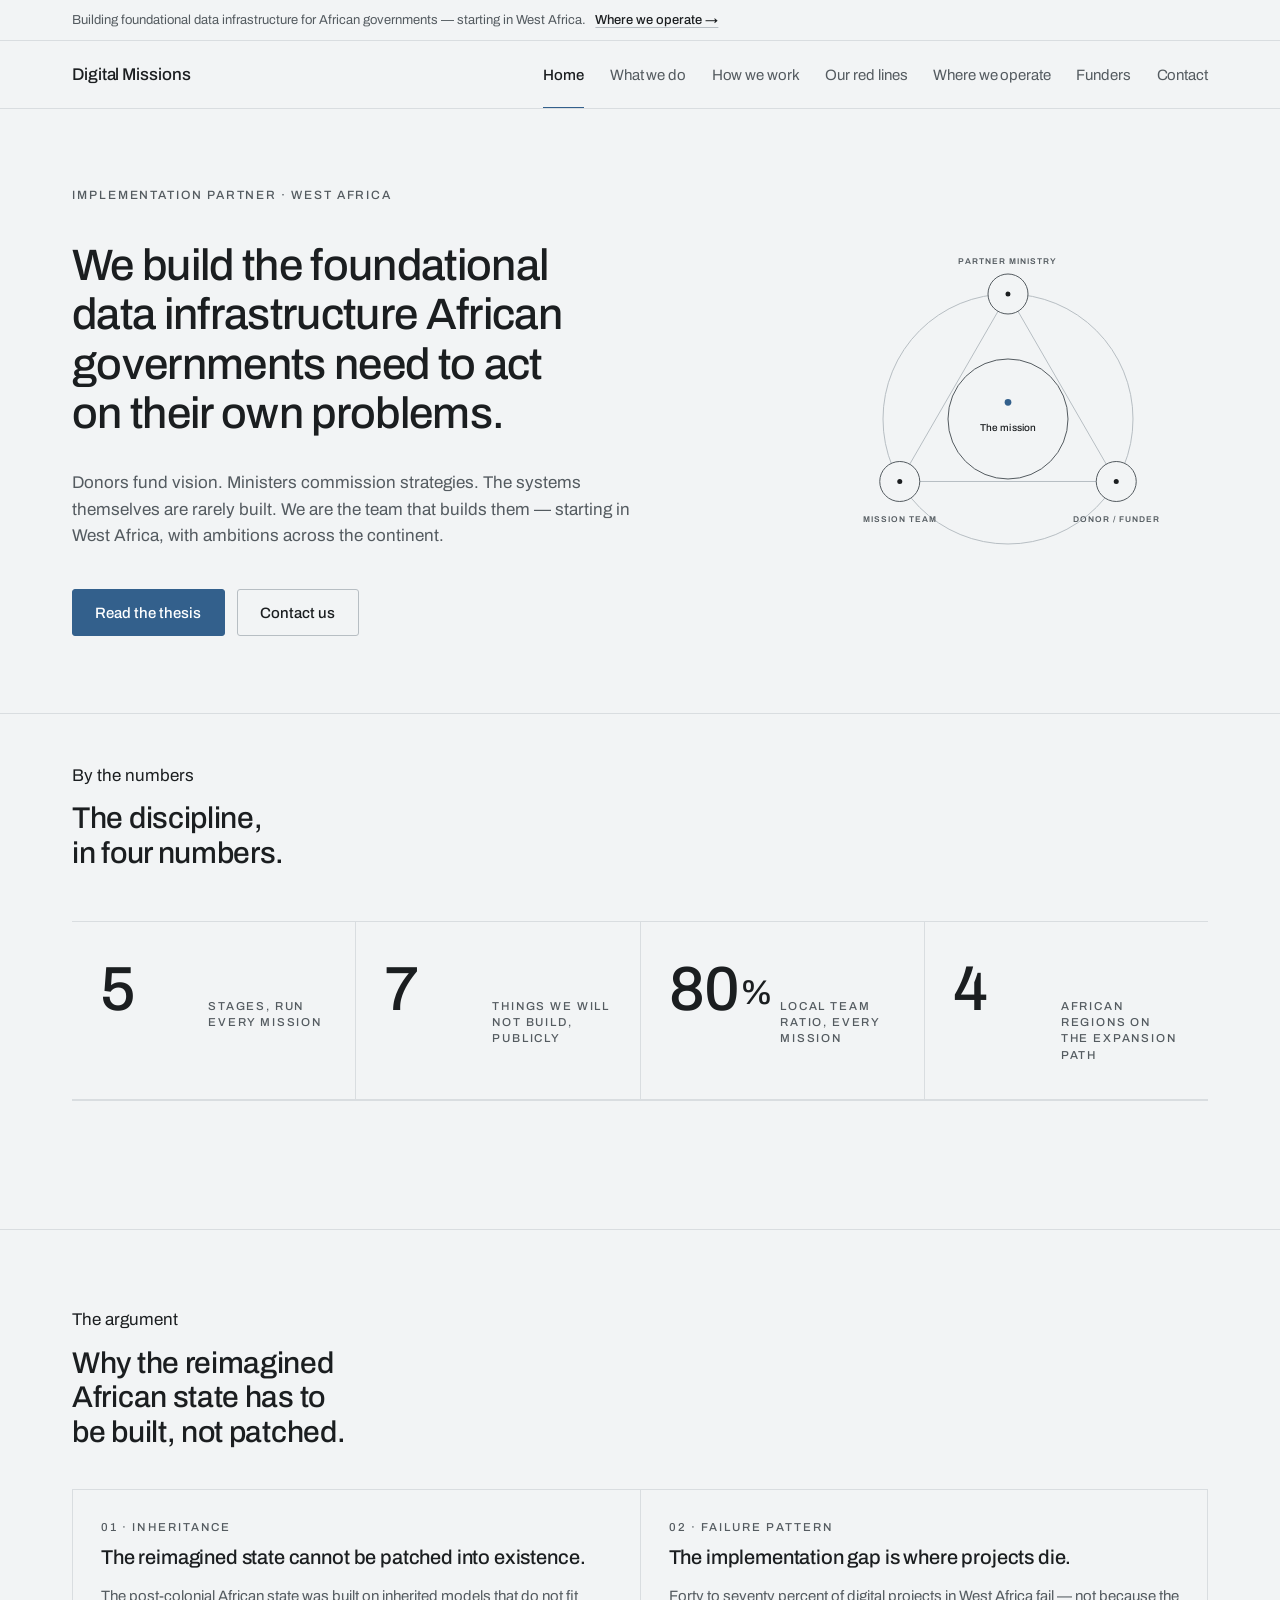
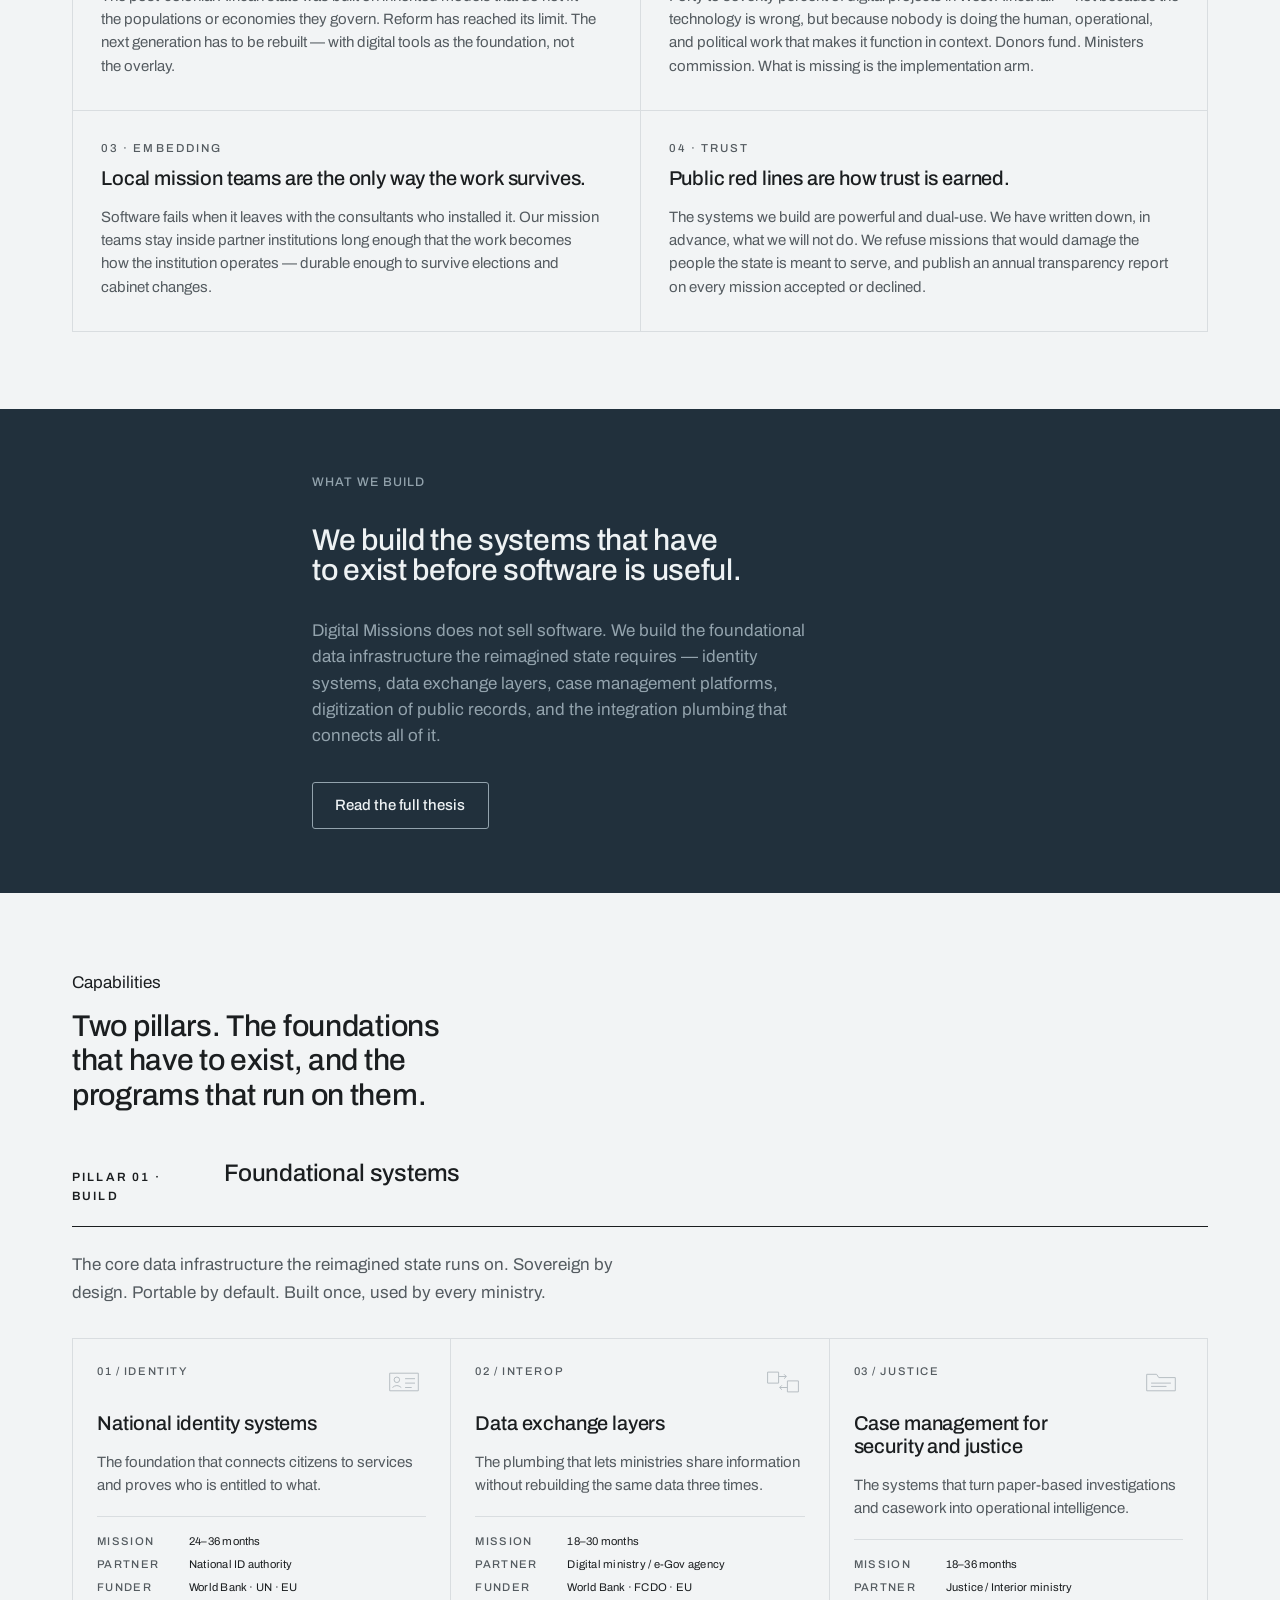
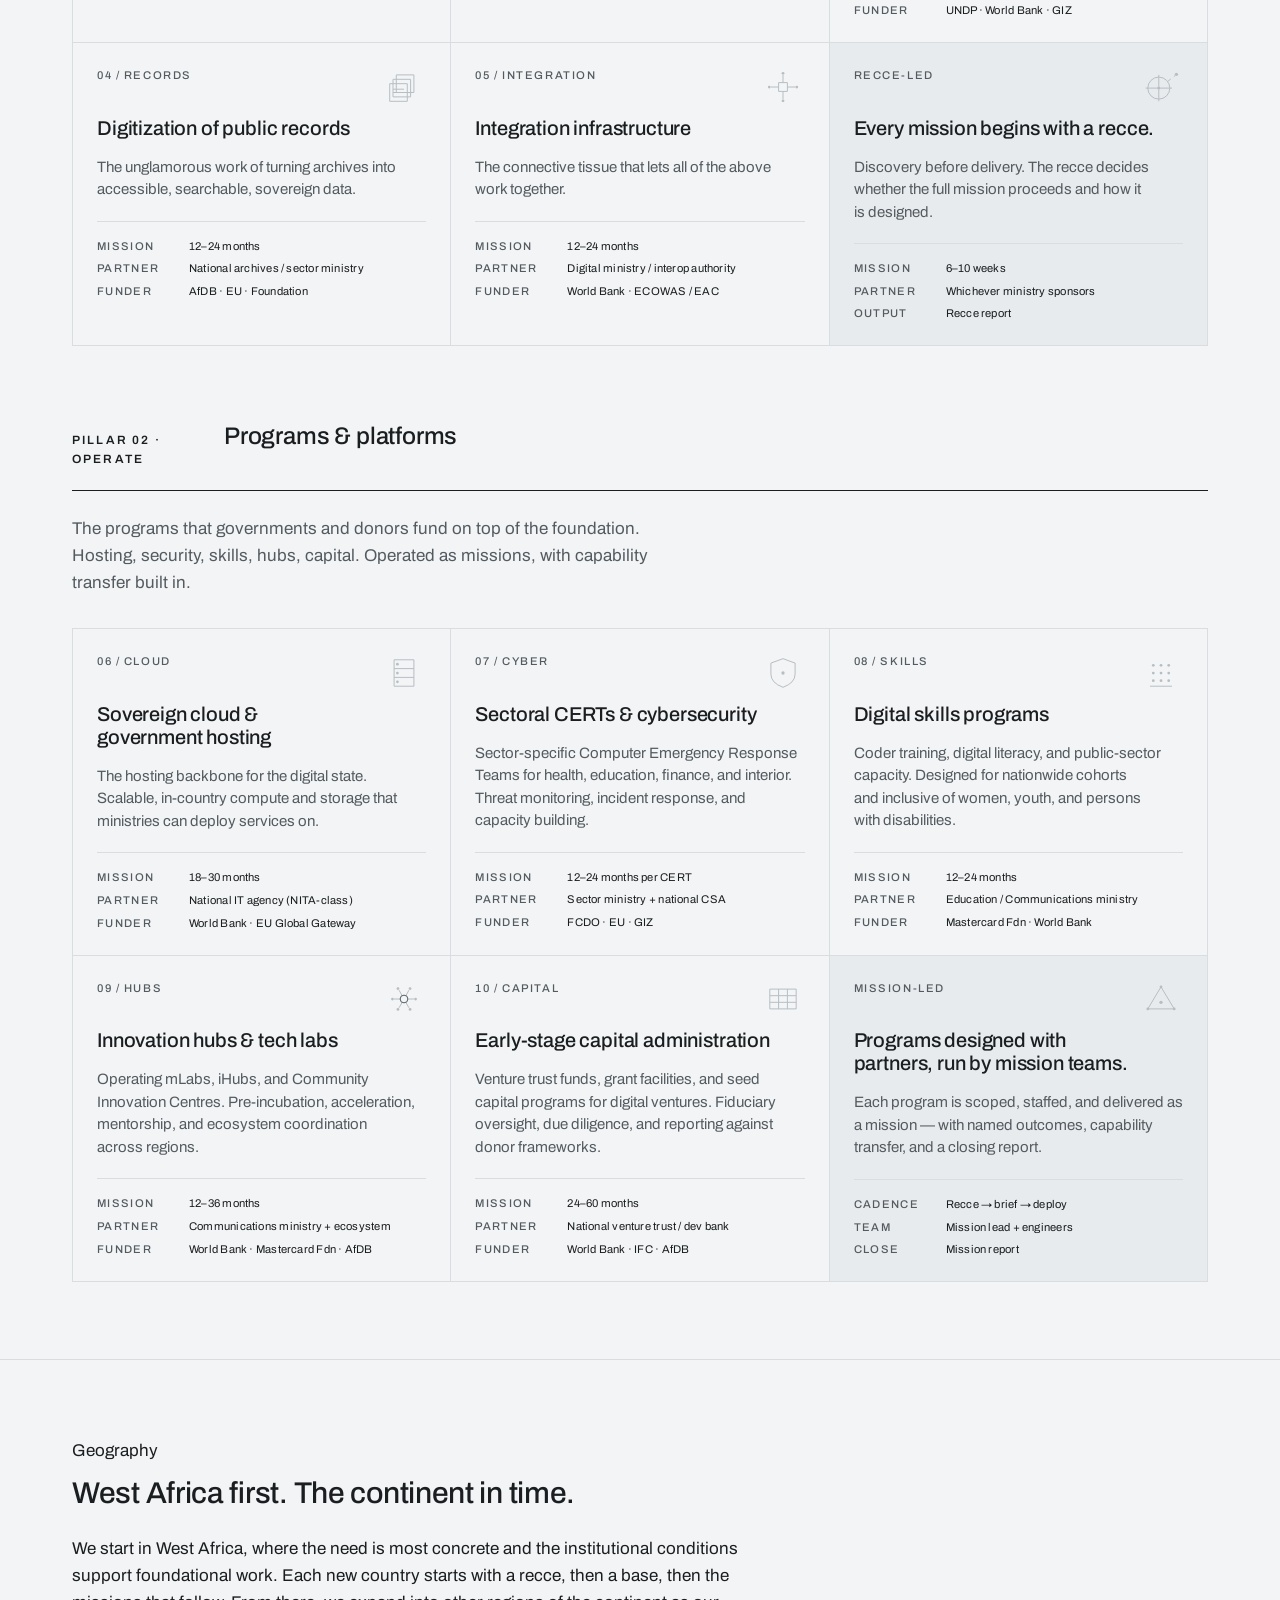
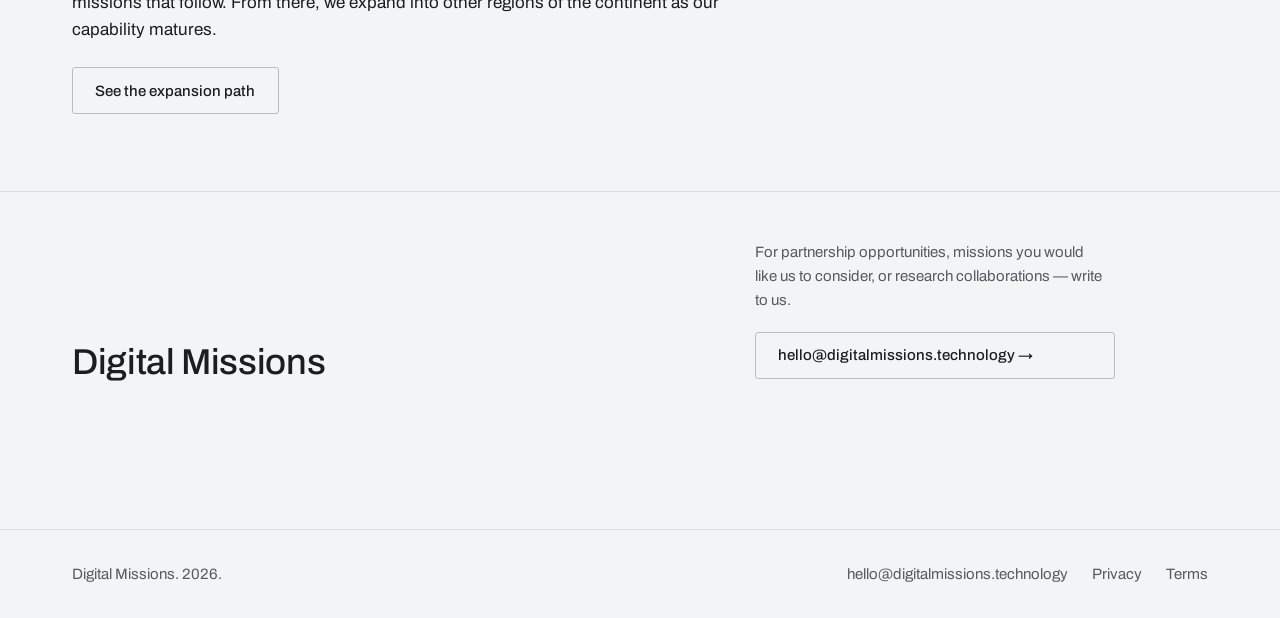
==== index.html @ 61e6947c "Calm blue system: cool field, slate-navy panels, steel-blue accent 'Introduce some calm blue' execut" ====
<!doctype html>
<html lang="en">
<head>
  <meta charset="utf-8">
  <meta name="viewport" content="width=device-width, initial-scale=1">
  <meta name="theme-color" content="#F2F4F5">
  <title>Digital Missions &mdash; Building the foundations of the reimagined African state</title>
  <meta name="description" content="Digital Missions is the implementation partner that builds the foundational data infrastructure African governments need to act on their own problems. We start in West Africa, with ambitions across the continent.">
  <link rel="canonical" href="https://digitalmissions.technology/">
  <link rel="icon" type="image/svg+xml" href="assets/favicon.svg">
  <meta property="og:title" content="Digital Missions">
  <meta property="og:description" content="The implementation partner building the foundational data infrastructure for the reimagined African state, starting in West Africa with ambitions across the continent.">
  <meta property="og:type" content="website">
  <meta property="og:url" content="https://digitalmissions.technology/">
  <meta name="twitter:card" content="summary">
  <link rel="preconnect" href="https://fonts.googleapis.com">
  <link rel="preconnect" href="https://fonts.gstatic.com" crossorigin>
  <link rel="stylesheet" href="assets/styles.css?v=20260628.4">
</head>
<body>

<a class="skip-link" href="#main">Skip to content</a>

<div class="announcement-bar">
  <div class="container">
    Building foundational data infrastructure for African governments &mdash; starting in West Africa.
    <a href="where-we-operate.html">Where we operate &rarr;</a>
  </div>
</div>

<header class="site-header">
  <div class="container header-inner">
    <a class="brand" href="index.html" aria-label="Digital Missions">Digital Missions</a>

    <nav class="primary-nav" aria-label="Primary">
      <ul>
        <li><a href="index.html" aria-current="page">Home</a></li>
        <li><a href="what-we-do.html">What we do</a></li>
        <li><a href="how-we-work.html">How we work</a></li>
        <li><a href="our-red-lines.html">Our red lines</a></li>
        <li><a href="where-we-operate.html">Where we operate</a></li>
        <li><a href="funders.html">Funders</a></li>
        <li><a href="contact.html">Contact</a></li>
      </ul>
    </nav>

    <details class="mobile-nav" aria-label="Primary navigation">
      <summary><span>Toggle navigation</span></summary>
      <div class="mobile-nav-panel">
        <ul>
          <li><a href="index.html" aria-current="page">Home</a></li>
          <li><a href="what-we-do.html">What we do</a></li>
          <li><a href="how-we-work.html">How we work</a></li>
          <li><a href="our-red-lines.html">Our red lines</a></li>
          <li><a href="where-we-operate.html">Where we operate</a></li>
        <li><a href="funders.html">Funders</a></li>
          <li><a href="contact.html">Contact</a></li>
        </ul>
      </div>
    </details>
  </div>
</header>

<main id="main">

  <!-- Hero -->
  <section class="hero-soft">
    <div class="container">
      <span class="hero-tag">Implementation partner &middot; West Africa</span>
      <h1>We build the foundational data infrastructure African governments need to act on their own problems.</h1>
      <p class="hero-summary">Donors fund vision. Ministers commission strategies. The systems themselves are rarely built. We are the team that builds them &mdash; starting in West Africa, with ambitions across the continent.</p>
      <div class="hero-actions">
        <a class="btn btn--filled" href="what-we-do.html">Read the thesis</a>
        <a class="btn" href="contact.html">Contact us</a>
      </div>

      <svg class="plate hero-plate" fill="none" stroke="currentColor" viewBox="0 0 480 400" xmlns="http://www.w3.org/2000/svg" role="img" aria-label="Schematic of the mission system: a mission connects the partner ministry, the mission team, and the donor or funder.">
        <title>The mission system</title>
        <!-- Outer system boundary -->
        <circle class="plate-line" cx="240" cy="210" r="150"/>
        <!-- Relationship triangle -->
        <path class="plate-line" d="M240,60 L110.1,285 L369.9,285 Z"/>
        <!-- The mission, at the centre -->
        <circle class="plate-node" cx="240" cy="210" r="72"/>
        <circle class="plate-dot--accent" fill="currentColor" stroke="none" cx="240" cy="190" r="4"/>
        <text class="plate-text plate-text--center" fill="currentColor" stroke="none" x="240" y="224">The mission</text>
        <!-- Three parties -->
        <circle class="plate-node" cx="240" cy="60" r="24"/>
        <circle class="plate-dot" fill="currentColor" stroke="none" cx="240" cy="60" r="3"/>
        <text class="plate-text" fill="currentColor" stroke="none" x="240" y="24">Partner ministry</text>
        <circle class="plate-node" cx="110.1" cy="285" r="24"/>
        <circle class="plate-dot" fill="currentColor" stroke="none" cx="110.1" cy="285" r="3"/>
        <text class="plate-text" fill="currentColor" stroke="none" x="110" y="334">Mission team</text>
        <circle class="plate-node" cx="369.9" cy="285" r="24"/>
        <circle class="plate-dot" fill="currentColor" stroke="none" cx="369.9" cy="285" r="3"/>
        <text class="plate-text" fill="currentColor" stroke="none" x="370" y="334">Donor / funder</text>
      </svg>
    </div>
  </section>

  <!-- By the numbers -->
  <section class="section" style="padding-top: clamp(2rem, 4vw, 3rem);">
    <div class="container">
      <header style="margin-bottom: 1.5rem; max-width: 720px;">
        <span class="hero-tag" style="display: block; margin-bottom: 0.75rem;">By the numbers</span>
        <h2 style="max-width: 24ch;">The discipline, in four numbers.</h2>
      </header>

      <div class="stats-block" aria-label="Digital Missions in four numbers">
        <article class="stat">
          <span class="stat__num">5</span>
          <span class="stat__label">Stages, run every mission</span>
        </article>
        <article class="stat">
          <span class="stat__num">7</span>
          <span class="stat__label">Things we will not build, publicly</span>
        </article>
        <article class="stat">
          <span class="stat__num">80<span style="font-size: 0.55em; vertical-align: 0.18em;">%</span></span>
          <span class="stat__label">Local team ratio, every mission</span>
        </article>
        <article class="stat">
          <span class="stat__num">4</span>
          <span class="stat__label">African regions on the expansion path</span>
        </article>
      </div>
    </div>
  </section>

  <!-- The argument -->
  <section class="section">
    <div class="container">
      <header style="margin-bottom: 2.5rem; max-width: 720px;">
        <span class="hero-tag" style="display: block; margin-bottom: 0.75rem;">The argument</span>
        <h2 style="max-width: 22ch;">Why the reimagined African state has to be built, not patched.</h2>
      </header>

      <div class="argument-cards">
        <article class="argument-card">
          <span class="argument-card__index">01 &middot; Inheritance</span>
          <a class="argument-card__title" href="what-we-do.html">The reimagined state cannot be patched into existence.</a>
          <p class="argument-card__body">The post-colonial African state was built on inherited models that do not fit the populations or economies they govern. Reform has reached its limit. The next generation has to be rebuilt &mdash; with digital tools as the foundation, not the overlay.</p>
        </article>

        <article class="argument-card">
          <span class="argument-card__index">02 &middot; Failure pattern</span>
          <a class="argument-card__title" href="what-we-do.html">The implementation gap is where projects die.</a>
          <p class="argument-card__body">Forty to seventy percent of digital projects in West Africa fail &mdash; not because the technology is wrong, but because nobody is doing the human, operational, and political work that makes it function in context. Donors fund. Ministers commission. What is missing is the implementation arm.</p>
        </article>

        <article class="argument-card">
          <span class="argument-card__index">03 &middot; Embedding</span>
          <a class="argument-card__title" href="how-we-work.html">Local mission teams are the only way the work survives.</a>
          <p class="argument-card__body">Software fails when it leaves with the consultants who installed it. Our mission teams stay inside partner institutions long enough that the work becomes how the institution operates &mdash; durable enough to survive elections and cabinet changes.</p>
        </article>

        <article class="argument-card">
          <span class="argument-card__index">04 &middot; Trust</span>
          <a class="argument-card__title" href="our-red-lines.html">Public red lines are how trust is earned.</a>
          <p class="argument-card__body">The systems we build are powerful and dual-use. We have written down, in advance, what we will not do. We refuse missions that would damage the people the state is meant to serve, and publish an annual transparency report on every mission accepted or declined.</p>
        </article>
      </div>
    </div>
  </section>

  <!-- Dark feature block — the thesis statement -->
  <section class="dark-block">
    <div class="container">
      <span class="hero-tag eyebrow">What we build</span>
      <h2>We build the systems that have to exist before software is useful.</h2>
      <p>Digital Missions does not sell software. We build the foundational data infrastructure the reimagined state requires &mdash; identity systems, data exchange layers, case management platforms, digitization of public records, and the integration plumbing that connects all of it.</p>
      <div>
        <a class="btn btn--inverse" href="what-we-do.html">Read the full thesis</a>
      </div>
    </div>
  </section>

  <!-- What we build — two pillars, card grids -->
  <section class="section">
    <div class="container">
      <header style="margin-bottom: 3rem;">
        <span class="hero-tag" style="display: block; margin-bottom: 0.75rem;">Capabilities</span>
        <h2 style="max-width: 26ch;">Two pillars. The foundations that have to exist, and the programs that run on them.</h2>
      </header>

      <div class="pillar">
        <header class="pillar-header">
          <span class="pillar-label">Pillar 01 &middot; Build</span>
          <h3 class="pillar-title">Foundational systems</h3>
        </header>
        <p class="pillar-intro">The core data infrastructure the reimagined state runs on. Sovereign by design. Portable by default. Built once, used by every ministry.</p>

        <div class="card-grid">
          <div class="card">
            <div class="glyph-head">
              <span class="card__index">01 / Identity</span>
              <svg class="plate glyph-sm" fill="none" stroke="currentColor" viewBox="0 0 80 80" xmlns="http://www.w3.org/2000/svg" aria-hidden="true">
              <path class="plate-line" vector-effect="non-scaling-stroke" d="M14,24 L66,24 L66,56 L14,56 Z"/>
              <circle class="plate-line" vector-effect="non-scaling-stroke" cx="27" cy="36" r="5"/>
              <path class="plate-line" vector-effect="non-scaling-stroke" d="M19,50 Q27,43 35,50"/>
              <line class="plate-line" vector-effect="non-scaling-stroke" x1="42" y1="34" x2="60" y2="34"/>
              <line class="plate-line" vector-effect="non-scaling-stroke" x1="42" y1="42" x2="60" y2="42"/>
              <line class="plate-line" vector-effect="non-scaling-stroke" x1="42" y1="50" x2="54" y2="50"/>
            </svg>
            </div>
            <h3 class="card__title">National identity systems</h3>
            <p class="card__body">The foundation that connects citizens to services and proves who is entitled to what.</p>
            <dl class="card__meta">
              <div class="card__meta-row"><dt class="card__meta-key">Mission</dt><dd class="card__meta-val">24&ndash;36 months</dd></div>
              <div class="card__meta-row"><dt class="card__meta-key">Partner</dt><dd class="card__meta-val">National ID authority</dd></div>
              <div class="card__meta-row"><dt class="card__meta-key">Funder</dt><dd class="card__meta-val">World Bank &middot; UN &middot; EU</dd></div>
            </dl>
          </div>
          <div class="card">
            <div class="glyph-head">
              <span class="card__index">02 / Interop</span>
              <svg class="plate glyph-sm" fill="none" stroke="currentColor" viewBox="0 0 80 80" xmlns="http://www.w3.org/2000/svg" aria-hidden="true">
              <path class="plate-line" vector-effect="non-scaling-stroke" d="M12,22 L32,22 L32,42 L12,42 Z"/>
              <path class="plate-line" vector-effect="non-scaling-stroke" d="M48,38 L68,38 L68,58 L48,58 Z"/>
              <path class="plate-line" vector-effect="non-scaling-stroke" d="M32,30 L46,30 M42,26 L46,30 L42,34"/>
              <path class="plate-line" vector-effect="non-scaling-stroke" d="M48,50 L34,50 M38,46 L34,50 L38,54"/>
            </svg>
            </div>
            <h3 class="card__title">Data exchange layers</h3>
            <p class="card__body">The plumbing that lets ministries share information without rebuilding the same data three times.</p>
            <dl class="card__meta">
              <div class="card__meta-row"><dt class="card__meta-key">Mission</dt><dd class="card__meta-val">18&ndash;30 months</dd></div>
              <div class="card__meta-row"><dt class="card__meta-key">Partner</dt><dd class="card__meta-val">Digital ministry / e-Gov agency</dd></div>
              <div class="card__meta-row"><dt class="card__meta-key">Funder</dt><dd class="card__meta-val">World Bank &middot; FCDO &middot; EU</dd></div>
            </dl>
          </div>
          <div class="card">
            <div class="glyph-head">
              <span class="card__index">03 / Justice</span>
              <svg class="plate glyph-sm" fill="none" stroke="currentColor" viewBox="0 0 80 80" xmlns="http://www.w3.org/2000/svg" aria-hidden="true">
              <path class="plate-line" vector-effect="non-scaling-stroke" d="M14,26 L32,26 L36,32 L66,32 L66,56 L14,56 Z"/>
              <line class="plate-line" vector-effect="non-scaling-stroke" x1="22" y1="42" x2="58" y2="42"/>
              <line class="plate-line" vector-effect="non-scaling-stroke" x1="22" y1="48" x2="50" y2="48"/>
            </svg>
            </div>
            <h3 class="card__title">Case management for security and justice</h3>
            <p class="card__body">The systems that turn paper-based investigations and casework into operational intelligence.</p>
            <dl class="card__meta">
              <div class="card__meta-row"><dt class="card__meta-key">Mission</dt><dd class="card__meta-val">18&ndash;36 months</dd></div>
              <div class="card__meta-row"><dt class="card__meta-key">Partner</dt><dd class="card__meta-val">Justice / Interior ministry</dd></div>
              <div class="card__meta-row"><dt class="card__meta-key">Funder</dt><dd class="card__meta-val">UNDP &middot; World Bank &middot; GIZ</dd></div>
            </dl>
          </div>
          <div class="card">
            <div class="glyph-head">
              <span class="card__index">04 / Records</span>
              <svg class="plate glyph-sm" fill="none" stroke="currentColor" viewBox="0 0 80 80" xmlns="http://www.w3.org/2000/svg" aria-hidden="true">
              <path class="plate-line" vector-effect="non-scaling-stroke" d="M26,18 L58,18 L58,50 L26,50 Z"/>
              <path class="plate-line" vector-effect="non-scaling-stroke" d="M20,26 L52,26 L52,58 L20,58 Z"/>
              <path class="plate-line" vector-effect="non-scaling-stroke" d="M14,34 L46,34 L46,66 L14,66 Z"/>
              <line class="plate-line" vector-effect="non-scaling-stroke" x1="20" y1="44" x2="40" y2="44"/>
              <line class="plate-line" vector-effect="non-scaling-stroke" x1="20" y1="50" x2="34" y2="50"/>
            </svg>
            </div>
            <h3 class="card__title">Digitization of public records</h3>
            <p class="card__body">The unglamorous work of turning archives into accessible, searchable, sovereign data.</p>
            <dl class="card__meta">
              <div class="card__meta-row"><dt class="card__meta-key">Mission</dt><dd class="card__meta-val">12&ndash;24 months</dd></div>
              <div class="card__meta-row"><dt class="card__meta-key">Partner</dt><dd class="card__meta-val">National archives / sector ministry</dd></div>
              <div class="card__meta-row"><dt class="card__meta-key">Funder</dt><dd class="card__meta-val">AfDB &middot; EU &middot; Foundation</dd></div>
            </dl>
          </div>
          <div class="card">
            <div class="glyph-head">
              <span class="card__index">05 / Integration</span>
              <svg class="plate glyph-sm" fill="none" stroke="currentColor" viewBox="0 0 80 80" xmlns="http://www.w3.org/2000/svg" aria-hidden="true">
              <path class="plate-line" vector-effect="non-scaling-stroke" d="M32,32 L48,32 L48,48 L32,48 Z"/>
              <line class="plate-line" vector-effect="non-scaling-stroke" x1="40" y1="32" x2="40" y2="18"/>
              <line class="plate-line" vector-effect="non-scaling-stroke" x1="40" y1="48" x2="40" y2="62"/>
              <line class="plate-line" vector-effect="non-scaling-stroke" x1="32" y1="40" x2="18" y2="40"/>
              <line class="plate-line" vector-effect="non-scaling-stroke" x1="48" y1="40" x2="62" y2="40"/>
              <circle cx="40" cy="15" r="2.5" fill="currentColor" stroke="none"/>
              <circle cx="40" cy="65" r="2.5" fill="currentColor" stroke="none"/>
              <circle cx="15" cy="40" r="2.5" fill="currentColor" stroke="none"/>
              <circle cx="65" cy="40" r="2.5" fill="currentColor" stroke="none"/>
            </svg>
            </div>
            <h3 class="card__title">Integration infrastructure</h3>
            <p class="card__body">The connective tissue that lets all of the above work together.</p>
            <dl class="card__meta">
              <div class="card__meta-row"><dt class="card__meta-key">Mission</dt><dd class="card__meta-val">12&ndash;24 months</dd></div>
              <div class="card__meta-row"><dt class="card__meta-key">Partner</dt><dd class="card__meta-val">Digital ministry / interop authority</dd></div>
              <div class="card__meta-row"><dt class="card__meta-key">Funder</dt><dd class="card__meta-val">World Bank &middot; ECOWAS / EAC</dd></div>
            </dl>
          </div>
          <div class="card" style="background: var(--color-hero-bg);">
            <div class="glyph-head">
              <span class="card__index">Recce-led</span>
              <svg class="plate glyph-sm" fill="none" stroke="currentColor" viewBox="0 0 80 80" xmlns="http://www.w3.org/2000/svg" aria-hidden="true">
              <circle class="plate-line" vector-effect="non-scaling-stroke" cx="36" cy="42" r="20"/>
              <line class="plate-line" vector-effect="non-scaling-stroke" x1="12" y1="42" x2="60" y2="42"/>
              <line class="plate-line" vector-effect="non-scaling-stroke" x1="36" y1="18" x2="36" y2="66"/>
              <circle cx="36" cy="42" r="2.5" fill="currentColor" stroke="none"/>
              <line class="plate-line" vector-effect="non-scaling-stroke" x1="52" y1="30" x2="66" y2="19" stroke-dasharray="4 4"/>
              <circle cx="68" cy="17" r="3" fill="currentColor" stroke="none"/>
            </svg>
            </div>
            <h3 class="card__title">Every mission begins with a recce.</h3>
            <p class="card__body">Discovery before delivery. The recce decides whether the full mission proceeds and how it is designed.</p>
            <dl class="card__meta">
              <div class="card__meta-row"><dt class="card__meta-key">Mission</dt><dd class="card__meta-val">6&ndash;10 weeks</dd></div>
              <div class="card__meta-row"><dt class="card__meta-key">Partner</dt><dd class="card__meta-val">Whichever ministry sponsors</dd></div>
              <div class="card__meta-row"><dt class="card__meta-key">Output</dt><dd class="card__meta-val">Recce report</dd></div>
            </dl>
          </div>
        </div>
      </div>

      <div class="pillar">
        <header class="pillar-header">
          <span class="pillar-label">Pillar 02 &middot; Operate</span>
          <h3 class="pillar-title">Programs &amp; platforms</h3>
        </header>
        <p class="pillar-intro">The programs that governments and donors fund on top of the foundation. Hosting, security, skills, hubs, capital. Operated as missions, with capability transfer built in.</p>

        <div class="card-grid">
          <div class="card">
            <div class="glyph-head">
              <span class="card__index">06 / Cloud</span>
              <svg class="plate glyph-sm" fill="none" stroke="currentColor" viewBox="0 0 80 80" xmlns="http://www.w3.org/2000/svg" aria-hidden="true">
              <path class="plate-line" vector-effect="non-scaling-stroke" d="M22,16 L58,16 L58,64 L22,64 Z"/>
              <line class="plate-line" vector-effect="non-scaling-stroke" x1="22" y1="32" x2="58" y2="32"/>
              <line class="plate-line" vector-effect="non-scaling-stroke" x1="22" y1="48" x2="58" y2="48"/>
              <circle cx="28" cy="24" r="2.5" fill="currentColor" stroke="none"/>
              <circle cx="28" cy="40" r="2.5" fill="currentColor" stroke="none"/>
              <circle cx="28" cy="56" r="2.5" fill="currentColor" stroke="none"/>
            </svg>
            </div>
            <h3 class="card__title">Sovereign cloud &amp; government hosting</h3>
            <p class="card__body">The hosting backbone for the digital state. Scalable, in-country compute and storage that ministries can deploy services on.</p>
            <dl class="card__meta">
              <div class="card__meta-row"><dt class="card__meta-key">Mission</dt><dd class="card__meta-val">18&ndash;30 months</dd></div>
              <div class="card__meta-row"><dt class="card__meta-key">Partner</dt><dd class="card__meta-val">National IT agency (NITA-class)</dd></div>
              <div class="card__meta-row"><dt class="card__meta-key">Funder</dt><dd class="card__meta-val">World Bank &middot; EU Global Gateway</dd></div>
            </dl>
          </div>
          <div class="card">
            <div class="glyph-head">
              <span class="card__index">07 / Cyber</span>
              <svg class="plate glyph-sm" fill="none" stroke="currentColor" viewBox="0 0 80 80" xmlns="http://www.w3.org/2000/svg" aria-hidden="true">
              <path class="plate-line" vector-effect="non-scaling-stroke" d="M40,14 L62,22 L62,42 Q62,58 40,66 Q18,58 18,42 L18,22 Z"/>
              <circle cx="40" cy="40" r="3" fill="currentColor" stroke="none"/>
            </svg>
            </div>
            <h3 class="card__title">Sectoral CERTs &amp; cybersecurity</h3>
            <p class="card__body">Sector-specific Computer Emergency Response Teams for health, education, finance, and interior. Threat monitoring, incident response, and capacity building.</p>
            <dl class="card__meta">
              <div class="card__meta-row"><dt class="card__meta-key">Mission</dt><dd class="card__meta-val">12&ndash;24 months per CERT</dd></div>
              <div class="card__meta-row"><dt class="card__meta-key">Partner</dt><dd class="card__meta-val">Sector ministry + national CSA</dd></div>
              <div class="card__meta-row"><dt class="card__meta-key">Funder</dt><dd class="card__meta-val">FCDO &middot; EU &middot; GIZ</dd></div>
            </dl>
          </div>
          <div class="card">
            <div class="glyph-head">
              <span class="card__index">08 / Skills</span>
              <svg class="plate glyph-sm" fill="none" stroke="currentColor" viewBox="0 0 80 80" xmlns="http://www.w3.org/2000/svg" aria-hidden="true">
              <circle cx="26" cy="26" r="2.5" fill="currentColor" stroke="none"/>
              <circle cx="40" cy="26" r="2.5" fill="currentColor" stroke="none"/>
              <circle cx="54" cy="26" r="2.5" fill="currentColor" stroke="none"/>
              <circle cx="26" cy="40" r="2.5" fill="currentColor" stroke="none"/>
              <circle cx="40" cy="40" r="2.5" fill="currentColor" stroke="none"/>
              <circle cx="54" cy="40" r="2.5" fill="currentColor" stroke="none"/>
              <circle cx="26" cy="54" r="2.5" fill="currentColor" stroke="none"/>
              <circle cx="40" cy="54" r="2.5" fill="currentColor" stroke="none"/>
              <circle cx="54" cy="54" r="2.5" fill="currentColor" stroke="none"/>
              <line class="plate-line" vector-effect="non-scaling-stroke" x1="20" y1="64" x2="60" y2="64"/>
            </svg>
            </div>
            <h3 class="card__title">Digital skills programs</h3>
            <p class="card__body">Coder training, digital literacy, and public-sector capacity. Designed for nationwide cohorts and inclusive of women, youth, and persons with disabilities.</p>
            <dl class="card__meta">
              <div class="card__meta-row"><dt class="card__meta-key">Mission</dt><dd class="card__meta-val">12&ndash;24 months</dd></div>
              <div class="card__meta-row"><dt class="card__meta-key">Partner</dt><dd class="card__meta-val">Education / Communications ministry</dd></div>
              <div class="card__meta-row"><dt class="card__meta-key">Funder</dt><dd class="card__meta-val">Mastercard Fdn &middot; World Bank</dd></div>
            </dl>
          </div>
          <div class="card">
            <div class="glyph-head">
              <span class="card__index">09 / Hubs</span>
              <svg class="plate glyph-sm" fill="none" stroke="currentColor" viewBox="0 0 80 80" xmlns="http://www.w3.org/2000/svg" aria-hidden="true">
              <line class="plate-line" vector-effect="non-scaling-stroke" x1="40" y1="40" x2="58" y2="40"/>
              <line class="plate-line" vector-effect="non-scaling-stroke" x1="40" y1="40" x2="49" y2="56"/>
              <line class="plate-line" vector-effect="non-scaling-stroke" x1="40" y1="40" x2="31" y2="56"/>
              <line class="plate-line" vector-effect="non-scaling-stroke" x1="40" y1="40" x2="22" y2="40"/>
              <line class="plate-line" vector-effect="non-scaling-stroke" x1="40" y1="40" x2="31" y2="24"/>
              <line class="plate-line" vector-effect="non-scaling-stroke" x1="40" y1="40" x2="49" y2="24"/>
              <circle class="plate-node" cx="40" cy="40" r="7"/>
              <circle cx="61" cy="40" r="2.5" fill="currentColor" stroke="none"/>
              <circle cx="51" cy="59" r="2.5" fill="currentColor" stroke="none"/>
              <circle cx="29" cy="59" r="2.5" fill="currentColor" stroke="none"/>
              <circle cx="19" cy="40" r="2.5" fill="currentColor" stroke="none"/>
              <circle cx="29" cy="21" r="2.5" fill="currentColor" stroke="none"/>
              <circle cx="51" cy="21" r="2.5" fill="currentColor" stroke="none"/>
            </svg>
            </div>
            <h3 class="card__title">Innovation hubs &amp; tech labs</h3>
            <p class="card__body">Operating mLabs, iHubs, and Community Innovation Centres. Pre-incubation, acceleration, mentorship, and ecosystem coordination across regions.</p>
            <dl class="card__meta">
              <div class="card__meta-row"><dt class="card__meta-key">Mission</dt><dd class="card__meta-val">12&ndash;36 months</dd></div>
              <div class="card__meta-row"><dt class="card__meta-key">Partner</dt><dd class="card__meta-val">Communications ministry + ecosystem</dd></div>
              <div class="card__meta-row"><dt class="card__meta-key">Funder</dt><dd class="card__meta-val">World Bank &middot; Mastercard Fdn &middot; AfDB</dd></div>
            </dl>
          </div>
          <div class="card">
            <div class="glyph-head">
              <span class="card__index">10 / Capital</span>
              <svg class="plate glyph-sm" fill="none" stroke="currentColor" viewBox="0 0 80 80" xmlns="http://www.w3.org/2000/svg" aria-hidden="true">
              <path class="plate-line" vector-effect="non-scaling-stroke" d="M16,22 L64,22 L64,58 L16,58 Z"/>
              <line class="plate-line" vector-effect="non-scaling-stroke" x1="32" y1="22" x2="32" y2="58"/>
              <line class="plate-line" vector-effect="non-scaling-stroke" x1="48" y1="22" x2="48" y2="58"/>
              <line class="plate-line" vector-effect="non-scaling-stroke" x1="16" y1="34" x2="64" y2="34"/>
              <line class="plate-line" vector-effect="non-scaling-stroke" x1="16" y1="46" x2="64" y2="46"/>
            </svg>
            </div>
            <h3 class="card__title">Early-stage capital administration</h3>
            <p class="card__body">Venture trust funds, grant facilities, and seed capital programs for digital ventures. Fiduciary oversight, due diligence, and reporting against donor frameworks.</p>
            <dl class="card__meta">
              <div class="card__meta-row"><dt class="card__meta-key">Mission</dt><dd class="card__meta-val">24&ndash;60 months</dd></div>
              <div class="card__meta-row"><dt class="card__meta-key">Partner</dt><dd class="card__meta-val">National venture trust / dev bank</dd></div>
              <div class="card__meta-row"><dt class="card__meta-key">Funder</dt><dd class="card__meta-val">World Bank &middot; IFC &middot; AfDB</dd></div>
            </dl>
          </div>
          <div class="card" style="background: var(--color-hero-bg);">
            <div class="glyph-head">
              <span class="card__index">Mission-led</span>
              <svg class="plate glyph-sm" fill="none" stroke="currentColor" viewBox="0 0 80 80" xmlns="http://www.w3.org/2000/svg" aria-hidden="true">
              <path class="plate-line" vector-effect="non-scaling-stroke" d="M40,18 L64,58 L16,58 Z"/>
              <circle cx="40" cy="18" r="2.5" fill="currentColor" stroke="none"/>
              <circle cx="64" cy="58" r="2.5" fill="currentColor" stroke="none"/>
              <circle cx="16" cy="58" r="2.5" fill="currentColor" stroke="none"/>
              <circle cx="40" cy="46" r="3" fill="currentColor" stroke="none"/>
            </svg>
            </div>
            <h3 class="card__title">Programs designed with partners, run by mission teams.</h3>
            <p class="card__body">Each program is scoped, staffed, and delivered as a mission &mdash; with named outcomes, capability transfer, and a closing report.</p>
            <dl class="card__meta">
              <div class="card__meta-row"><dt class="card__meta-key">Cadence</dt><dd class="card__meta-val">Recce &rarr; brief &rarr; deploy</dd></div>
              <div class="card__meta-row"><dt class="card__meta-key">Team</dt><dd class="card__meta-val">Mission lead + engineers</dd></div>
              <div class="card__meta-row"><dt class="card__meta-key">Close</dt><dd class="card__meta-val">Mission report</dd></div>
            </dl>
          </div>
        </div>
      </div>
    </div>
  </section>

  <!-- Where we start -->
  <section class="section" style="border-top: 1px solid var(--color-border);">
    <div class="container">
      <div class="column">
        <header style="margin-bottom: 1.5rem;">
          <span class="hero-tag" style="display: block; margin-bottom: 0.75rem;">Geography</span>
          <h2>West Africa first. The continent in time.</h2>
        </header>
        <p>We start in West Africa, where the need is most concrete and the institutional conditions support foundational work. Each new country starts with a recce, then a base, then the missions that follow. From there, we expand into other regions of the continent as our capability matures.</p>
        <a class="btn" href="where-we-operate.html" style="margin-top: 1.5rem;">See the expansion path</a>
      </div>
    </div>
  </section>

</main>

<aside class="big-wordmark">
  <div class="container">
    <h2 class="big-wordmark__mark">Digital Missions</h2>
    <div class="big-wordmark__signup">
      <p>For partnership opportunities, missions you would like us to consider, or research collaborations &mdash; write to us.</p>
      <a class="btn big-wordmark__cta" href="contact.html">hello@digitalmissions.technology &rarr;</a>
    </div>
  </div>
  <div class="big-wordmark__dots" aria-hidden="true"></div>
</aside>

<footer class="site-footer">
  <div class="container footer-inner">
    <div>Digital Missions. 2026.</div>
    <ul>
      <li><a href="contact.html">hello@digitalmissions.technology</a></li>
      <li><a href="privacy.html">Privacy</a></li>
      <li><a href="terms.html">Terms</a></li>
    </ul>
  </div>
</footer>

</body>
</html>
---- assets/styles.css ----
/* ==========================================================================
   Digital Missions — Stylesheet · RAMS EDITION
   One typeface. One alignment axis. One functional accent.
   Weniger, aber besser.
   ========================================================================== */

@import url('https://fonts.googleapis.com/css2?family=Archivo:wght@400;500;600&display=swap');

/* ----------------------------------------------------------------- Tokens */

:root {
  /* Cool instrument grays — the field carries a calm blue undertone */
  --color-bg:              #F2F4F5;
  --color-hero-bg:         #E8EBED;
  --color-dark-bg:         #21303C;   /* statement panels: deep calm slate-navy */
  --color-dark-text:       #EEF2F4;
  --color-dark-muted:      #93A3AD;
  --color-text:            #1B1E20;
  --color-text-muted:      #545B60;
  /* The single functional accent — calm steel blue.
     Used ONLY for: current state, primary action, live status, focus. */
  --color-accent:          #33608C;
  --color-accent-hover:    #274B6E;
  --color-border:          #D9DDE0;
  --color-border-strong:   #B7BEC3;
  --color-selection-bg:    #33608C;
  --color-selection-text:  #FFFFFF;

  /* One typeface. Grotesque, in the Akzidenz lineage. */
  --font-sans:  'Archivo', -apple-system, BlinkMacSystemFont, 'Segoe UI', Roboto, system-ui, sans-serif;
  --font-serif: 'Archivo', -apple-system, BlinkMacSystemFont, 'Segoe UI', Roboto, system-ui, sans-serif;
  --font-mono:  'Archivo', -apple-system, BlinkMacSystemFont, 'Segoe UI', Roboto, system-ui, sans-serif;

  --content-width:  720px;
  --wide-width:     960px;
  --max-width:      1200px;
  --gutter:         clamp(1.25rem, 4vw, 2rem);

  /* Quieter scale — instrument, not billboard */
  --text-xs:   0.8125rem;
  --text-sm:   0.9375rem;
  --text-base: 1.0625rem;
  --text-lg:   1.1875rem;
  --text-xl:   1.25rem;
  --text-2xl:  clamp(1.3125rem, 0.6vw + 1.125rem, 1.5rem);
  --text-3xl:  clamp(1.5rem, 1vw + 1.1875rem, 1.875rem);
  --text-4xl:  clamp(1.75rem, 1.5vw + 1.25rem, 2.25rem);
  --text-5xl:  clamp(2rem, 2vw + 1.375rem, 2.75rem);

  --leading-tight:  1.15;
  --leading-snug:   1.3;
  --leading-normal: 1.5;
  --leading-body:   1.6;
}

/* ------------------------------------------------------------------ Reset */

*, *::before, *::after { box-sizing: border-box; }

html, body, h1, h2, h3, h4, h5, h6, p, ol, ul, dl, dt, dd, figure, blockquote {
  margin: 0;
  padding: 0;
}

html {
  -webkit-text-size-adjust: 100%;
  text-size-adjust: 100%;
  scroll-behavior: smooth;
}

@media (prefers-reduced-motion: reduce) {
  html { scroll-behavior: auto; }
  *, *::before, *::after { transition: none !important; animation: none !important; }
}

body {
  font-family: var(--font-sans);
  font-size: var(--text-base);
  line-height: var(--leading-body);
  color: var(--color-text);
  background-color: var(--color-bg);
  -webkit-font-smoothing: antialiased;
  -moz-osx-font-smoothing: grayscale;
  text-rendering: optimizeLegibility;
  font-feature-settings: 'kern' 1, 'liga' 1, 'calt' 1, 'ss01' 1;
  min-height: 100vh;
  display: flex;
  flex-direction: column;
}

img, svg { display: block; max-width: 100%; }
ul, ol { list-style: none; }
button { font: inherit; cursor: pointer; }

::selection {
  background: var(--color-selection-bg);
  color: var(--color-selection-text);
}

::-moz-selection {
  background: var(--color-selection-bg);
  color: var(--color-selection-text);
}

:focus-visible {
  outline: 2px solid var(--color-accent);
  outline-offset: 3px;
  border-radius: 1px;
}

/* ------------------------------------------------------------ Typography */

h1, h2, h3, h4 {
  color: var(--color-text);
  text-wrap: balance;
}

/* One grotesque, medium weight. The hierarchy is size and space, not voice. */
h1 {
  font-family: var(--font-sans);
  font-weight: 500;
  font-size: var(--text-5xl);
  line-height: 1.1;
  letter-spacing: -0.015em;
}

h2 {
  font-family: var(--font-sans);
  font-weight: 500;
  font-size: var(--text-3xl);
  line-height: 1.15;
  letter-spacing: -0.01em;
}

h3 {
  font-family: var(--font-sans);
  font-weight: 500;
  font-size: var(--text-xl);
  line-height: var(--leading-snug);
  letter-spacing: -0.008em;
}

h4 {
  font-family: var(--font-sans);
  font-weight: 500;
  font-size: var(--text-lg);
  line-height: var(--leading-snug);
}

p {
  max-width: 68ch;
  text-wrap: pretty;
  hyphens: auto;
  -webkit-hyphens: auto;
}

p + p { margin-top: 1em; }

a {
  color: inherit;
  text-decoration: underline;
  text-decoration-color: var(--color-border-strong);
  text-decoration-thickness: 1px;
  text-underline-offset: 0.22em;
  transition: color 120ms ease, text-decoration-color 120ms ease;
}

a:hover {
  color: var(--color-accent);
  text-decoration-color: var(--color-accent);
}

strong, b { font-weight: 600; }
em, i { font-style: italic; }

/* Eyebrow / kicker — now mono */
.eyebrow {
  font-family: var(--font-mono);
  font-size: 0.78rem;
  font-weight: 500;
  letter-spacing: 0.08em;
  text-transform: uppercase;
  color: var(--color-text-muted);
  display: inline-block;
  font-feature-settings: 'kern' 1, 'liga' 0;
}

/* Generic monospace utility */
.mono {
  font-family: var(--font-mono);
  font-feature-settings: 'kern' 1, 'liga' 0;
  letter-spacing: 0;
}

/* Section index marker —  §01 / THE ARGUMENT —————— */
.section-index {
  display: flex;
  align-items: center;
  gap: 0.75rem;
  font-family: var(--font-mono);
  font-size: 0.75rem;
  font-weight: 500;
  letter-spacing: 0.14em;
  text-transform: uppercase;
  color: var(--color-text-muted);
  margin-bottom: 1.75rem;
}

.section-index__num {
  color: var(--color-accent);
  font-weight: 600;
}

.section-index__rule {
  flex: 1;
  height: 1px;
  background: var(--color-border-strong);
  display: block;
}

/* Live status dot (●) */
.status-dot {
  display: inline-block;
  width: 0.5rem;
  height: 0.5rem;
  border-radius: 50%;
  background: var(--color-accent);
  vertical-align: 0.04em;
  margin-right: 0.45rem;
  position: relative;
}

.status-dot--live::after {
  content: '';
  position: absolute;
  inset: -3px;
  border-radius: 50%;
  border: 1px solid var(--color-accent);
  opacity: 0.45;
  animation: pulse-ring 2.4s cubic-bezier(0.2, 0, 0.4, 1) infinite;
}

.status-dot--idle {
  background: transparent;
  border: 1px solid var(--color-border-strong);
}

@keyframes pulse-ring {
  0%   { transform: scale(0.85); opacity: 0.55; }
  70%  { transform: scale(1.45); opacity: 0; }
  100% { transform: scale(1.45); opacity: 0; }
}

@media (prefers-reduced-motion: reduce) {
  .status-dot--live::after { animation: none; opacity: 0; }
}

/* Mono key-value rows  (COORD / BASE / STATUS) */
.kv {
  display: grid;
  grid-template-columns: max-content 1fr;
  column-gap: 1.25rem;
  row-gap: 0.5rem;
  font-family: var(--font-mono);
  font-size: 0.8125rem;
  letter-spacing: 0.02em;
  margin-top: 1rem;
}

.kv dt {
  color: var(--color-text-muted);
  text-transform: uppercase;
  font-weight: 500;
  letter-spacing: 0.1em;
}

.kv dd {
  color: var(--color-text);
  margin: 0;
}

.kv dd .ok { color: var(--color-accent); font-weight: 500; }

/* Pull quote — serif */
.pullquote {
  font-family: var(--font-serif);
  font-style: italic;
  font-weight: 400;
  font-size: var(--text-3xl);
  line-height: 1.25;
  color: var(--color-accent);
  letter-spacing: -0.01em;
  max-width: 24ch;
  text-wrap: balance;
  border-left: 2px solid var(--color-accent);
  padding-left: clamp(1rem, 2vw, 1.5rem);
  margin: clamp(2.5rem, 5vw, 4rem) 0;
}

.pullquote::before { content: '\201C'; }
.pullquote::after  { content: '\201D'; }

/* Subhead — serif, used in hero */
.subhead {
  font-family: var(--font-serif);
  font-weight: 400;
  font-size: var(--text-3xl);
  line-height: 1.3;
  letter-spacing: -0.01em;
  color: var(--color-text);
  max-width: 22ch;
  text-wrap: balance;
}

/* Generic muted helper */
.muted { color: var(--color-text-muted); }

/* ----------------------------------------------------- Layout primitives */

.container {
  width: 100%;
  max-width: var(--max-width);
  margin-inline: auto;
  padding-inline: var(--gutter);
}

.column {
  width: 100%;
  max-width: var(--content-width);
  margin-inline: auto;
}

.column--wide {
  max-width: var(--wide-width);
}

.skip-link {
  position: absolute;
  top: -100px;
  left: var(--gutter);
  background: var(--color-text);
  color: var(--color-bg);
  padding: 0.75rem 1rem;
  z-index: 100;
  text-decoration: none;
  font-size: var(--text-sm);
  font-weight: 500;
}

.skip-link:focus { top: 1rem; }

/* ------------------------------------------------------- Site header/nav */

.site-header {
  position: relative;
  border-bottom: 1px solid var(--color-border);
  background: var(--color-bg);
  z-index: 10;
}

.header-inner {
  display: flex;
  align-items: center;
  justify-content: space-between;
  gap: 2rem;
  padding-block: 1.25rem;
}

.brand {
  display: inline-flex;
  align-items: center;
  gap: 0.7rem;
  font-family: var(--font-sans);
  font-weight: 600;
  font-size: 1.0625rem;
  letter-spacing: -0.01em;
  color: var(--color-text);
  text-decoration: none;
  white-space: nowrap;
}

.brand:hover { color: var(--color-accent); }

.brand-mark {
  display: block;
  width: 44px;
  height: auto;
  flex-shrink: 0;
  color: var(--color-text);
  transition: transform 200ms ease;
}

.brand:hover .brand-mark {
  transform: translateX(1px);
}

.brand-mark path,
.brand-mark polygon,
.brand-mark polyline,
.brand-mark line {
  stroke: currentColor;
}

.brand-mark circle {
  stroke: currentColor;
}

.brand-mark circle[fill] {
  fill: currentColor;
}

.brand-name__abbr {
  display: block;
  font-family: var(--font-mono);
  font-size: 0.66rem;
  font-weight: 500;
  letter-spacing: 0.18em;
  color: var(--color-text-muted);
  text-transform: uppercase;
  margin-top: 0.1rem;
}

.brand-stack {
  display: inline-flex;
  flex-direction: column;
  align-items: flex-start;
  line-height: 1.05;
}

.primary-nav { display: none; }

.primary-nav ul {
  display: flex;
  align-items: center;
  gap: clamp(1rem, 2vw, 1.75rem);
}

.primary-nav a {
  font-size: var(--text-sm);
  text-decoration: none;
  color: var(--color-text-muted);
  letter-spacing: -0.005em;
  padding-block: 0.25rem;
  position: relative;
  transition: color 120ms ease;
}

.primary-nav a:hover {
  color: var(--color-text);
}

.primary-nav a[aria-current="page"] {
  color: var(--color-text);
  font-weight: 500;
}

.primary-nav a[aria-current="page"]::after {
  content: '';
  position: absolute;
  left: 0;
  right: 0;
  bottom: -1.3rem;
  height: 1px;
  background: var(--color-accent);
}

@media (min-width: 880px) {
  .primary-nav { display: block; }
  .mobile-nav-toggle { display: none; }
}

/* Mobile disclosure nav (uses <details>) */
.mobile-nav {
  display: block;
}

@media (min-width: 880px) {
  .mobile-nav { display: none; }
}

.mobile-nav summary {
  list-style: none;
  font-size: var(--text-sm);
  font-weight: 500;
  letter-spacing: 0.04em;
  text-transform: uppercase;
  cursor: pointer;
  color: var(--color-text);
  padding: 0.4rem 0;
  user-select: none;
}

.mobile-nav summary::-webkit-details-marker { display: none; }
.mobile-nav summary::marker { content: ''; }

.mobile-nav summary::after {
  content: 'Menu';
}

.mobile-nav[open] summary::after {
  content: 'Close';
}

.mobile-nav summary span { display: none; }

.mobile-nav-panel {
  position: absolute;
  top: 100%;
  left: 0;
  right: 0;
  background: var(--color-bg);
  border-bottom: 1px solid var(--color-border);
  padding: 1rem var(--gutter) 2rem;
  z-index: 50;
  box-shadow: 0 8px 24px -16px rgba(26, 26, 26, 0.18);
}

.mobile-nav-panel ul { display: grid; gap: 0.25rem; }

.mobile-nav-panel a {
  display: block;
  font-size: var(--text-lg);
  text-decoration: none;
  padding: 0.75rem 0;
  border-bottom: 1px solid var(--color-border);
  color: var(--color-text);
}

.mobile-nav-panel a[aria-current="page"] {
  color: var(--color-accent);
  font-weight: 500;
}

/* -------------------------------------------------------------- Sections */

main { flex: 1; }

.section {
  padding-block: clamp(3rem, 6vw, 5.5rem);
}

.section--hero {
  padding-block: clamp(4rem, 9vw, 8rem) clamp(3rem, 6vw, 5rem);
}

.section--tight {
  padding-block: clamp(2rem, 4vw, 3.5rem);
}

.section + .section {
  border-top: 1px solid var(--color-border);
}

.section-eyebrow {
  margin-bottom: 1.25rem;
}

.section-heading {
  margin-bottom: 1.5rem;
}

/* --------------------------------------------------------------- Hero    */

.hero {
  display: grid;
  gap: clamp(1.5rem, 3vw, 2.5rem);
}

.hero h1 {
  font-size: var(--text-5xl);
  line-height: 1.05;
  letter-spacing: -0.03em;
  font-weight: 600;
  margin-top: 0.25rem;
}

.hero .subhead {
  max-width: 28ch;
}

.hero-lede {
  font-size: var(--text-lg);
  color: var(--color-text-muted);
  max-width: 60ch;
  margin-top: 0.5rem;
}

/* ------------------------------------------------------- Argument blocks */

.argument-stack {
  display: grid;
  gap: clamp(2.5rem, 5vw, 4rem);
}

.argument {
  display: grid;
  gap: 0.75rem;
  padding-top: 2rem;
  border-top: 1px solid var(--color-border);
}

.argument:first-child {
  border-top: 0;
  padding-top: 0;
}

.argument h3 {
  font-size: var(--text-2xl);
  line-height: 1.25;
  letter-spacing: -0.02em;
  font-weight: 600;
  max-width: 28ch;
  text-wrap: balance;
}

.argument p {
  color: var(--color-text);
}

.argument-number {
  display: inline-flex;
  align-items: center;
  gap: 0.5rem;
  font-family: var(--font-mono);
  font-size: 0.75rem;
  font-weight: 500;
  letter-spacing: 0.12em;
  color: var(--color-accent);
  margin-bottom: 0.6rem;
  text-transform: uppercase;
}

.argument-number::before {
  content: '';
  display: inline-block;
  width: 1.25rem;
  height: 1px;
  background: var(--color-accent);
}

/* ------------------------------------------------------- Capabilities    */

.capability-list {
  display: grid;
  gap: 0;
  border-top: 1px solid var(--color-border-strong);
}

.capability {
  display: grid;
  grid-template-columns: auto 1fr;
  gap: 1rem;
  padding-block: 1.5rem;
  border-bottom: 1px solid var(--color-border);
  align-items: baseline;
}

.capability__index {
  font-family: var(--font-mono);
  font-size: 0.75rem;
  font-weight: 500;
  letter-spacing: 0.06em;
  color: var(--color-accent);
  align-self: start;
  padding-top: 0.4rem;
  white-space: nowrap;
}

.capability__title {
  font-size: var(--text-lg);
  font-weight: 600;
  letter-spacing: -0.01em;
  color: var(--color-text);
  margin: 0;
}

.capability__body {
  color: var(--color-text-muted);
  font-size: 1.0625rem;
  margin-top: 0.35rem;
}

.capability__title-wrap {
  display: contents;
}

@media (min-width: 760px) {
  .capability {
    grid-template-columns: 4rem minmax(0, 0.95fr) minmax(0, 1.55fr);
    gap: 1.5rem;
    align-items: baseline;
  }
  .capability__title { padding-right: 1rem; }
  .capability__body { margin-top: 0; }
}

/* ----------------------------------------------------- Lifecycle diagram
   A strict five-column table in the site's hairline-grid system.
   Sequence is carried by the numbers; no arrows, no decoration.
   All rows top-aligned so labels, titles, and bodies share baselines. */

.lifecycle {
  display: grid;
  grid-template-columns: 1fr;
  gap: 1px;
  background: var(--color-border);
  border: 1px solid var(--color-border);
  margin-block: clamp(2rem, 4vw, 3rem);
}

.lifecycle-stage {
  background: var(--color-bg);
  padding: 1.5rem;
  display: grid;
  gap: 0.6rem;
  align-content: start;
}

.lifecycle-stage__num {
  font-family: var(--font-mono);
  font-size: 0.72rem;
  font-weight: 500;
  color: var(--color-text-muted);
  letter-spacing: 0.18em;
  text-transform: uppercase;
}

.lifecycle-stage__title {
  font-family: var(--font-sans);
  font-size: var(--text-lg);
  font-weight: 500;
  letter-spacing: -0.008em;
  color: var(--color-text);
  line-height: 1.2;
}

.lifecycle-stage__body {
  font-size: 0.9375rem;
  line-height: 1.55;
  color: var(--color-text-muted);
  margin-top: 0.35rem;
}

@media (min-width: 880px) {
  .lifecycle {
    grid-template-columns: repeat(5, 1fr);
  }
  .lifecycle-stage {
    padding: 1.25rem;
  }
  .lifecycle-stage__title {
    font-size: var(--text-base);
  }
  .lifecycle-stage__body {
    font-size: 0.875rem;
  }
}

@media (min-width: 1100px) {
  .lifecycle-stage { padding: 1.5rem; }
}

/* ---------------------------------------------------------- Glossary     */

.glossary {
  display: grid;
  gap: 0;
}

.glossary-term {
  display: grid;
  gap: 0.5rem;
  padding-block: 1.75rem;
  border-bottom: 1px solid var(--color-border);
}

.glossary-term:last-child { border-bottom: 0; }

.glossary-term dt {
  font-family: var(--font-serif);
  font-size: var(--text-xl);
  font-weight: 500;
  letter-spacing: -0.01em;
  color: var(--color-accent);
  font-style: italic;
}

.glossary-term dd {
  margin-left: 0;
  color: var(--color-text);
  max-width: 64ch;
}

@media (min-width: 720px) {
  .glossary-term {
    grid-template-columns: minmax(180px, 1fr) minmax(0, 2.4fr);
    gap: 2.25rem;
    align-items: baseline;
  }
  .glossary-term dt { font-size: var(--text-lg); }
}

/* ----------------------------------------------------- Geographies stack */

.geo-list {
  display: grid;
  gap: 0;
  border-top: 1px solid var(--color-border-strong);
}

.geo-item {
  padding-block: 2rem;
  border-bottom: 1px solid var(--color-border);
  display: grid;
  gap: 0.65rem;
  position: relative;
}

.geo-item:last-child { border-bottom: 0; }

.geo-item__head {
  display: flex;
  flex-wrap: wrap;
  align-items: baseline;
  gap: 0.75rem 1.25rem;
  font-family: var(--font-mono);
  font-size: 0.75rem;
  font-weight: 500;
  letter-spacing: 0.1em;
  text-transform: uppercase;
  color: var(--color-text-muted);
}

.geo-item__id {
  color: var(--color-accent);
  font-weight: 600;
}

.geo-item__status {
  display: inline-flex;
  align-items: center;
  margin-left: auto;
}

.geo-item h3 {
  font-size: var(--text-2xl);
  font-weight: 600;
  letter-spacing: -0.02em;
  font-family: var(--font-sans);
  margin-top: 0.25rem;
}

.geo-item h3 small {
  display: block;
  font-family: var(--font-mono);
  font-weight: 400;
  font-size: 0.5em;
  color: var(--color-text-muted);
  letter-spacing: 0.06em;
  text-transform: uppercase;
  margin-top: 0.55rem;
}

.geo-item p {
  color: var(--color-text);
  max-width: 60ch;
}

/* ----------------------------------------------------------- Long form   */

.longform p,
.longform li {
  font-size: var(--text-base);
  line-height: var(--leading-body);
  color: var(--color-text);
}

.longform > * + * { margin-top: 1.25em; }

.longform h2 {
  font-size: var(--text-2xl);
  font-weight: 600;
  margin-top: 3rem;
  margin-bottom: 0.75rem;
  letter-spacing: -0.02em;
  scroll-margin-top: 4rem;
}

.longform h3 {
  font-size: var(--text-xl);
  font-weight: 600;
  margin-top: 2rem;
  margin-bottom: 0.5rem;
}

.longform h2:first-child { margin-top: 0; }

.longform .lead {
  font-family: var(--font-serif);
  font-size: var(--text-xl);
  line-height: 1.45;
  font-weight: 400;
  color: var(--color-text);
  margin-bottom: 2rem;
  font-style: italic;
}

.longform ul {
  padding-left: 1.25rem;
}

.longform ul li {
  list-style: disc;
  margin-top: 0.5rem;
}

.longform hr {
  border: 0;
  height: 1px;
  background: var(--color-border);
  margin: 3rem 0;
}

/* ------------------------------------------------------- Inline footnote */

.footnote {
  font-family: var(--font-serif);
  font-style: italic;
  font-size: var(--text-sm);
  color: var(--color-text-muted);
  border-top: 1px solid var(--color-border);
  padding-top: 1.25rem;
  margin-top: 2rem;
  display: block;
}

/* ----------------------------------------------------- Inline next link  */

.next-link {
  display: inline-flex;
  align-items: baseline;
  gap: 0.45rem;
  font-size: var(--text-sm);
  letter-spacing: 0.02em;
  text-decoration: none;
  color: var(--color-accent);
  font-weight: 500;
  text-transform: uppercase;
  letter-spacing: 0.12em;
  margin-top: 1.5rem;
}

.next-link::after {
  content: '\2192';
  transition: transform 140ms ease;
  display: inline-block;
}

.next-link:hover { color: var(--color-accent-hover); }
.next-link:hover::after { transform: translateX(3px); }

/* ------------------------------------------------------- Contact email   */

.contact-email {
  font-family: var(--font-serif);
  font-style: italic;
  font-size: var(--text-3xl);
  letter-spacing: -0.01em;
  color: var(--color-accent);
  text-decoration: none;
  display: inline-block;
  border-bottom: 1px solid var(--color-border-strong);
  padding-bottom: 0.25rem;
  transition: border-color 140ms ease, color 140ms ease;
  word-break: break-word;
}

.contact-email:hover {
  color: var(--color-accent-hover);
  border-bottom-color: var(--color-accent);
}

/* --------------------------------------------------------- Site footer   */

.site-footer {
  border-top: 1px solid var(--color-border);
  padding-block: 2rem;
  font-size: var(--text-sm);
  color: var(--color-text-muted);
  margin-top: clamp(4rem, 8vw, 7rem);
}

.footer-inner {
  display: flex;
  flex-direction: column;
  gap: 1rem;
  align-items: flex-start;
  justify-content: space-between;
}

.footer-inner ul {
  display: flex;
  flex-wrap: wrap;
  gap: 1.5rem;
}

.footer-inner a {
  text-decoration: none;
  color: var(--color-text-muted);
}

.footer-inner a:hover {
  color: var(--color-accent);
}

@media (min-width: 720px) {
  .footer-inner {
    flex-direction: row;
    align-items: center;
  }
}

/* -------------------------------------------------- Page-specific bits   */

.thesis-frame {
  border-left: 2px solid var(--color-accent);
  padding-left: clamp(1rem, 2.5vw, 1.5rem);
  margin: 2.5rem 0;
}

.thesis-frame p {
  font-family: var(--font-serif);
  font-size: var(--text-xl);
  line-height: 1.5;
  font-style: italic;
  max-width: 32ch;
}

.stat-row {
  display: grid;
  gap: 0;
  margin-block: 2rem;
  border-top: 1px solid var(--color-border);
}

.stat {
  border-bottom: 1px solid var(--color-border);
  padding-block: 1.25rem;
  display: grid;
  grid-template-columns: minmax(100px, auto) 1fr;
  gap: 1.5rem;
  align-items: baseline;
}

.stat dt {
  font-family: var(--font-serif);
  font-style: italic;
  font-size: var(--text-2xl);
  color: var(--color-accent);
  letter-spacing: -0.01em;
}

.stat dd {
  margin: 0;
  color: var(--color-text-muted);
  font-size: var(--text-sm);
  max-width: 38ch;
}

/* ============================================================
   ECOWAS interactive map (pure SVG, hover-to-highlight)
   ============================================================ */

.ecowas-map-wrap {
  display: grid;
  gap: 1.5rem;
}

.ecowas-map {
  width: 100%;
  height: auto;
  max-width: 760px;
  margin: 0 auto;
  display: block;
  font-family: var(--font-mono);
}

.ecowas-map .country path {
  fill: var(--color-hero-bg);
  stroke: var(--color-border-strong);
  stroke-width: 0.8;
  stroke-linejoin: round;
  transition: fill 160ms ease, stroke 160ms ease;
}

.ecowas-map .country:hover path,
.ecowas-map .country:focus path {
  fill: var(--color-text);
  stroke: var(--color-text);
}

.ecowas-map .country text {
  font-family: var(--font-mono);
  font-size: 11px;
  font-weight: 500;
  letter-spacing: 0.06em;
  fill: var(--color-text-muted);
  text-anchor: middle;
  pointer-events: none;
  user-select: none;
  transition: fill 160ms ease;
  dominant-baseline: middle;
}

.ecowas-map .country:hover text,
.ecowas-map .country:focus text {
  fill: var(--color-bg);
}

.ecowas-map .country {
  cursor: default;
  outline: none;
}

.ecowas-map__caption {
  font-family: var(--font-mono);
  font-size: 0.7rem;
  letter-spacing: 0.12em;
  text-transform: uppercase;
  color: var(--color-text-muted);
  text-align: center;
  max-width: 60ch;
  margin: 0 auto;
}

.ecowas-map__inset rect {
  fill: var(--color-hero-bg);
  stroke: var(--color-border-strong);
  stroke-width: 0.8;
}

.ecowas-map__inset circle {
  fill: var(--color-hero-bg);
  stroke: var(--color-border-strong);
  stroke-width: 0.6;
  transition: fill 160ms ease;
}

.ecowas-map__inset:hover circle,
.ecowas-map__inset:focus circle {
  fill: var(--color-text);
}

.ecowas-map__inset text {
  font-family: var(--font-mono);
  font-size: 9px;
  letter-spacing: 0.06em;
  fill: var(--color-text-muted);
  text-anchor: middle;
  pointer-events: none;
}

/* ============================================================
   Stats block — Tresmares-style raw numbers + mono labels
   ============================================================ */

.stats-block {
  display: grid;
  grid-template-columns: 1fr;
  gap: 1px;
  background: var(--color-border);
  border-block: 1px solid var(--color-border);
  margin-block: clamp(2rem, 4vw, 3.5rem);
}

.stat {
  background: var(--color-bg);
  padding: 2rem 1.5rem;
  display: grid;
  gap: 0.5rem;
  align-content: start;
}

.stat__num {
  display: block;
  font-family: var(--font-serif);
  font-size: clamp(2.5rem, 3vw + 1.5rem, 4rem);
  font-weight: 400;
  line-height: 1;
  letter-spacing: -0.02em;
  color: var(--color-text);
  font-optical-sizing: auto;
}

.stat__label {
  display: block;
  font-family: var(--font-mono);
  font-size: 0.72rem;
  font-weight: 500;
  letter-spacing: 0.16em;
  text-transform: uppercase;
  color: var(--color-text-muted);
  margin-top: 0.5rem;
  max-width: 24ch;
  line-height: 1.4;
}

@media (min-width: 640px) {
  .stats-block {
    grid-template-columns: repeat(2, 1fr);
  }
}

@media (min-width: 900px) {
  .stats-block {
    grid-template-columns: repeat(4, 1fr);
  }
  .stat {
    padding: 2.25rem 1.75rem;
  }
}

/* ============================================================
   Capability card metadata rows (Tresmares-style consistent fields)
   ============================================================ */

.card__meta {
  margin: 0.75rem 0 0;
  padding-top: 1rem;
  border-top: 1px solid var(--color-border);
  display: grid;
  gap: 0.4rem;
}

.card__meta-row {
  display: grid;
  grid-template-columns: 5rem 1fr;
  gap: 0.75rem;
  font-family: var(--font-mono);
  font-size: 0.7rem;
  line-height: 1.45;
}

.card__meta-key {
  margin: 0;
  text-transform: uppercase;
  letter-spacing: 0.12em;
  font-weight: 500;
  color: var(--color-text-muted);
}

.card__meta-val {
  margin: 0;
  color: var(--color-text);
  letter-spacing: 0.02em;
}

/* Bump card min-height to accommodate metadata cleanly */
.card-grid > .card {
  min-height: 240px;
}

@media (min-width: 960px) {
  .card-grid > .card {
    min-height: 260px;
  }
}

/* ============================================================
   Argument cards — bordered grid, mirrors the capabilities .card-grid
   ============================================================ */

.argument-cards {
  display: grid;
  grid-template-columns: 1fr;
  gap: 1px;
  background: var(--color-border);
  border: 1px solid var(--color-border);
}

.argument-card {
  background: var(--color-bg);
  padding: 1.5rem;
  display: grid;
  gap: 0.6rem;
  align-content: start;
  min-height: 200px;
}

.argument-card__index {
  display: block;
  font-family: var(--font-mono);
  font-size: 0.72rem;
  font-weight: 500;
  letter-spacing: 0.18em;
  text-transform: uppercase;
  color: var(--color-text-muted);
}

.argument-card__title {
  display: block;
  margin: 0;
  font-family: var(--font-serif);
  font-size: var(--text-xl);
  font-weight: 400;
  line-height: 1.18;
  letter-spacing: -0.008em;
  color: var(--color-text);
  text-decoration: none;
  text-wrap: balance;
}

a.argument-card__title:hover {
  text-decoration: underline;
  text-decoration-color: var(--color-text);
  text-decoration-thickness: 1px;
  text-underline-offset: 0.22em;
}

.argument-card__body {
  display: block;
  margin: 0.35rem 0 0;
  color: var(--color-text-muted);
  font-size: 0.9375rem;
  line-height: 1.55;
}

@media (min-width: 640px) {
  .argument-cards {
    grid-template-columns: repeat(2, 1fr);
  }
  .argument-card {
    padding: 1.75rem;
    min-height: 220px;
  }
}

/* ============================================================
   Pillar — labeled section wrapping a card grid (BUILD / OPERATE / ADVISE)
   ============================================================ */

.pillar {
  margin-bottom: clamp(3rem, 6vw, 5rem);
}

.pillar:last-child { margin-bottom: 0; }

.pillar-header {
  display: grid;
  grid-template-columns: 1fr;
  gap: 0.5rem;
  margin-bottom: 1.5rem;
  padding-bottom: 1.25rem;
  border-bottom: 1px solid var(--color-text);
}

.pillar-label {
  font-family: var(--font-mono);
  font-size: 0.75rem;
  font-weight: 600;
  letter-spacing: 0.18em;
  text-transform: uppercase;
  color: var(--color-text);
}

.pillar-title {
  font-family: var(--font-serif);
  font-size: var(--text-2xl);
  font-weight: 400;
  line-height: 1.15;
  letter-spacing: -0.012em;
  margin: 0;
}

.pillar-intro {
  max-width: 60ch;
  color: var(--color-text-muted);
  margin-bottom: 2rem;
}

@media (min-width: 720px) {
  .pillar-header {
    grid-template-columns: 8rem 1fr;
    gap: 1.5rem;
    align-items: baseline;
  }
}

/* ============================================================
   Funder grid + Audience list (used on Funders + Contact pages)
   ============================================================ */

.funder-grid {
  display: grid;
  gap: 0;
  border-top: 1px solid var(--color-border);
}

.funder-row {
  display: grid;
  grid-template-columns: 1fr;
  gap: 0.4rem;
  padding-block: 1.5rem;
  border-bottom: 1px solid var(--color-border);
}

.funder-row__name {
  font-family: var(--font-serif);
  font-size: var(--text-xl);
  font-weight: 400;
  line-height: 1.18;
  letter-spacing: -0.008em;
  color: var(--color-text);
  margin: 0;
}

.funder-row__programs {
  color: var(--color-text-muted);
  font-size: 1rem;
  line-height: 1.55;
  margin: 0;
}

.funder-row__tag {
  font-family: var(--font-mono);
  font-size: 0.7rem;
  font-weight: 500;
  letter-spacing: 0.14em;
  text-transform: uppercase;
  color: var(--color-text-muted);
}

@media (min-width: 760px) {
  .funder-row {
    grid-template-columns: minmax(0, 0.85fr) minmax(0, 1.65fr);
    gap: 2rem;
    align-items: baseline;
  }
}

/* Audience block — used on Contact + Engage flow */
.audience-list {
  display: grid;
  gap: 0;
  border-top: 1px solid var(--color-border);
}

.audience {
  display: grid;
  grid-template-columns: 1fr;
  gap: 0.6rem;
  padding-block: 2.25rem;
  border-bottom: 1px solid var(--color-border);
}

.audience:last-child { border-bottom: 0; }

.audience__label {
  font-family: var(--font-mono);
  font-size: 0.72rem;
  font-weight: 500;
  letter-spacing: 0.14em;
  text-transform: uppercase;
  color: var(--color-text-muted);
}

.audience__title {
  font-family: var(--font-serif);
  font-size: var(--text-2xl);
  font-weight: 400;
  line-height: 1.15;
  letter-spacing: -0.008em;
  color: var(--color-text);
  margin: 0;
}

.audience__body {
  color: var(--color-text);
  max-width: 60ch;
  margin: 0;
}

.audience__cta {
  margin-top: 0.5rem;
}

@media (min-width: 760px) {
  .audience {
    grid-template-columns: minmax(0, 0.85fr) minmax(0, 1.65fr);
    gap: 2.5rem;
    align-items: baseline;
  }
}

/* ============================================================
   Bullet summary + Read-more (details/summary disclosure)
   ============================================================ */

.summary-block {
  display: grid;
  gap: 2rem;
  margin-bottom: 1rem;
}

.summary-list {
  display: grid;
  grid-template-columns: 1fr;
  gap: 1px;
  background: var(--color-border);
  border: 1px solid var(--color-border);
  list-style: none;
  padding: 0;
  margin: 0;
}

.summary-card {
  background: var(--color-bg);
  padding: 1.5rem;
  display: grid;
  gap: 0.6rem;
  align-content: start;
  min-height: 220px;
}

.summary-card__index {
  display: block;
  font-family: var(--font-mono);
  font-size: 0.72rem;
  font-weight: 500;
  letter-spacing: 0.18em;
  text-transform: uppercase;
  color: var(--color-text-muted);
}

.summary-card__title {
  display: block;
  margin: 0;
  font-family: var(--font-serif);
  font-size: var(--text-xl);
  font-weight: 400;
  line-height: 1.18;
  letter-spacing: -0.008em;
  color: var(--color-text);
  text-wrap: balance;
}

.summary-card__body {
  display: block;
  margin: 0.35rem 0 0;
  color: var(--color-text-muted);
  font-size: 0.9375rem;
  line-height: 1.55;
}

/* Read more / Show less disclosure */
details.read-more {
  margin-top: 2.5rem;
}

details.read-more > summary {
  list-style: none;
  cursor: pointer;
  display: inline-flex;
  align-items: center;
  gap: 0.5rem;
  font-family: var(--font-sans);
  font-size: 0.9375rem;
  font-weight: 500;
  color: var(--color-text);
  background: var(--color-bg);
  border: 1px solid var(--color-text);
  border-radius: 999px;
  padding: 0.65rem 1.4rem;
  user-select: none;
  transition: background-color 140ms ease, color 140ms ease;
  width: -moz-fit-content;
  width: fit-content;
}

details.read-more > summary:hover {
  background: var(--color-text);
  color: var(--color-bg);
}

details.read-more > summary::-webkit-details-marker { display: none; }
details.read-more > summary::marker { content: ''; }

details.read-more > summary .summary-label {
  display: inline-block;
}

details.read-more > summary .summary-label::before {
  content: 'Read full text';
}

details.read-more[open] > summary .summary-label::before {
  content: 'Show less';
}

details.read-more > summary::after {
  content: '\2193';
  display: inline-block;
  transition: transform 200ms ease;
  font-size: 0.95em;
}

details.read-more[open] > summary::after {
  transform: rotate(180deg);
}

details.read-more > .read-more__body {
  margin-top: 2rem;
  padding-top: 2.5rem;
  border-top: 1px solid var(--color-border);
  animation: fade-in 240ms ease;
}

@keyframes fade-in {
  from { opacity: 0; transform: translateY(4px); }
  to   { opacity: 1; transform: translateY(0); }
}

@media (prefers-reduced-motion: reduce) {
  details.read-more > .read-more__body { animation: none; }
}

@media (min-width: 640px) {
  .summary-list {
    grid-template-columns: repeat(2, 1fr);
  }
  .summary-card {
    padding: 1.75rem;
    min-height: 240px;
  }
  /* Last card spans full width when total is odd (5, 7, ...) */
  .summary-card:last-child:nth-child(odd) {
    grid-column: 1 / -1;
    min-height: auto;
  }
}

/* ============================================================
   Coefficient-style components (monochrome)
   ============================================================ */

/* Top announcement banner — small mono strip at very top of page */
.announcement-bar {
  background: var(--color-bg);
  border-bottom: 1px solid var(--color-border);
  text-align: center;
  font-size: 0.8125rem;
  color: var(--color-text-muted);
  padding-block: 0.6rem;
}

.announcement-bar a {
  color: var(--color-text);
  text-decoration: underline;
  text-decoration-color: var(--color-border-strong);
  text-decoration-thickness: 1px;
  text-underline-offset: 0.2em;
  font-weight: 500;
  margin-left: 0.4rem;
}

.announcement-bar a:hover {
  text-decoration-color: var(--color-text);
}

/* Sub-nav strip on inner pages */
.sub-nav {
  border-bottom: 1px solid var(--color-border);
  background: var(--color-bg);
  padding-block: 0.85rem;
}

.sub-nav-inner {
  display: flex;
  flex-wrap: wrap;
  align-items: center;
  justify-content: center;
  gap: 0.75rem 2.25rem;
  font-size: 0.875rem;
}

.sub-nav-inner a {
  color: var(--color-text-muted);
  text-decoration: none;
  padding-block: 0.25rem;
}

.sub-nav-inner a:hover { color: var(--color-text); }

.sub-nav-inner a[aria-current="page"] {
  color: var(--color-text);
  font-weight: 500;
  border-bottom: 1px solid var(--color-text);
  padding-bottom: 0.2rem;
}

/* Soft tinted hero panel — Coefficient's signature mint, in monochrome */
.hero-soft {
  background: var(--color-hero-bg);
  padding-block: clamp(4.5rem, 9vw, 8rem);
  text-align: center;
}

.hero-soft .container {
  display: grid;
  justify-items: center;
  gap: clamp(1.5rem, 3vw, 2rem);
}

.hero-soft h1 {
  max-width: 22ch;
  text-wrap: balance;
  font-size: clamp(2.5rem, 4vw + 1rem, 4.5rem);
  line-height: 1.02;
  letter-spacing: -0.018em;
  font-style: italic;
  font-weight: 300;
  margin: 0 auto;
}

.hero-soft .hero-tag {
  font-family: var(--font-mono);
  font-size: 0.75rem;
  font-weight: 500;
  letter-spacing: 0.16em;
  text-transform: uppercase;
  color: var(--color-text-muted);
  margin-bottom: 0.25rem;
}

.hero-soft .hero-summary {
  max-width: 56ch;
  font-size: var(--text-lg);
  line-height: 1.55;
  color: var(--color-text);
  margin-inline: auto;
}

.hero-soft .hero-actions {
  display: flex;
  flex-wrap: wrap;
  gap: 0.75rem;
  justify-content: center;
  margin-top: 0.5rem;
}

/* Pill-style buttons — outlined for primary contexts */
.btn {
  display: inline-flex;
  align-items: center;
  gap: 0.5rem;
  font-family: var(--font-sans);
  font-size: 0.9375rem;
  font-weight: 500;
  letter-spacing: 0;
  color: var(--color-text);
  background: var(--color-bg);
  border: 1px solid var(--color-text);
  border-radius: 999px;
  padding: 0.65rem 1.4rem;
  text-decoration: none;
  transition: background-color 140ms ease, color 140ms ease;
  cursor: pointer;
}

.btn:hover {
  background: var(--color-text);
  color: var(--color-bg);
}

.btn--filled {
  background: var(--color-text);
  color: var(--color-bg);
}

.btn--filled:hover {
  background: var(--color-bg);
  color: var(--color-text);
}

.btn--inverse {
  border-color: var(--color-dark-text);
  color: var(--color-dark-text);
  background: transparent;
}

.btn--inverse:hover {
  background: var(--color-dark-text);
  color: var(--color-dark-bg);
}

/* Dark full-bleed feature block — Coefficient's "Strategic Cause Selection" */
.dark-block {
  background: var(--color-dark-bg);
  color: var(--color-dark-text);
  padding-block: clamp(4rem, 8vw, 7rem);
  position: relative;
  overflow: hidden;
}

.dark-block .container {
  display: grid;
  gap: clamp(1.5rem, 3vw, 2rem);
  max-width: 720px;
}

.dark-block h2 {
  font-size: clamp(2.25rem, 3vw + 1rem, 3.25rem);
  font-weight: 300;
  font-style: italic;
  font-family: var(--font-serif);
  color: var(--color-dark-text);
  line-height: 1.02;
  letter-spacing: -0.018em;
  max-width: 14ch;
}

.dark-block p {
  color: var(--color-dark-muted);
  max-width: 50ch;
  font-size: var(--text-base);
  line-height: 1.55;
}

.dark-block .eyebrow {
  color: var(--color-dark-muted);
  margin-bottom: 0;
}

/* Dark block: subtle dot grid in the corner */
.dark-block::after {
  content: '';
  position: absolute;
  right: 2rem;
  bottom: 2rem;
  width: 200px;
  height: 200px;
  background-image:
    radial-gradient(circle at 1px 1px, rgba(242, 239, 231, 0.12) 0.8px, transparent 0.8px);
  background-size: 14px 14px;
  -webkit-mask-image: radial-gradient(ellipse at bottom right, rgba(0,0,0,0.85) 0%, transparent 70%);
          mask-image: radial-gradient(ellipse at bottom right, rgba(0,0,0,0.85) 0%, transparent 70%);
  pointer-events: none;
}

/* Two-column post / news grid */
.post-grid {
  display: grid;
  gap: 0;
  border-top: 1px solid var(--color-border);
}

.post-row {
  display: grid;
  grid-template-columns: 1fr;
  gap: 0.75rem;
  padding-block: 2rem;
  border-bottom: 1px solid var(--color-border);
}

.post-row__title {
  font-family: var(--font-serif);
  font-size: var(--text-2xl);
  font-weight: 400;
  line-height: 1.18;
  letter-spacing: -0.008em;
  color: var(--color-text);
  text-decoration: none;
  display: block;
  max-width: 28ch;
}

a.post-row__title:hover {
  text-decoration: underline;
  text-decoration-color: var(--color-text);
  text-decoration-thickness: 1px;
  text-underline-offset: 0.2em;
}

.post-row__body {
  color: var(--color-text-muted);
  font-size: 1.0625rem;
  line-height: 1.55;
  max-width: 60ch;
}

.post-row__meta {
  font-family: var(--font-mono);
  font-size: 0.75rem;
  font-weight: 500;
  letter-spacing: 0.1em;
  text-transform: uppercase;
  color: var(--color-text-muted);
}

@media (min-width: 760px) {
  .post-row {
    grid-template-columns: minmax(0, 0.95fr) minmax(0, 1.55fr);
    gap: 2.5rem;
    align-items: baseline;
  }
}

/* Card grid for cause / capability cards (replaces the multicolor grid) */
.card-grid {
  display: grid;
  grid-template-columns: 1fr;
  gap: 1px;
  background: var(--color-border);
  border: 1px solid var(--color-border);
}

.card-grid > .card {
  background: var(--color-bg);
  padding: 1.5rem;
  display: grid;
  gap: 0.5rem;
  align-content: start;
  min-height: 180px;
}

.card__index {
  font-family: var(--font-mono);
  font-size: 0.7rem;
  font-weight: 500;
  letter-spacing: 0.14em;
  text-transform: uppercase;
  color: var(--color-text-muted);
}

.card__title {
  font-family: var(--font-serif);
  font-size: var(--text-xl);
  font-weight: 400;
  line-height: 1.15;
  color: var(--color-text);
  margin: 0;
  letter-spacing: -0.008em;
}

.card__body {
  color: var(--color-text-muted);
  font-size: 0.9375rem;
  line-height: 1.5;
  margin-top: 0.5rem;
}

@media (min-width: 640px) { .card-grid { grid-template-columns: repeat(2, 1fr); } }
@media (min-width: 960px) { .card-grid { grid-template-columns: repeat(3, 1fr); } }

/* Big serif wordmark — Coefficient's massive footer treatment */
.big-wordmark {
  border-top: 1px solid var(--color-border);
  padding-block: clamp(3rem, 6vw, 5rem);
  position: relative;
  overflow: hidden;
}

.big-wordmark .container {
  display: grid;
  gap: clamp(2rem, 4vw, 3rem);
  grid-template-columns: 1fr;
}

.big-wordmark__mark {
  font-family: var(--font-serif);
  font-weight: 300;
  font-style: italic;
  font-size: clamp(3.5rem, 9vw, 8rem);
  line-height: 0.95;
  letter-spacing: -0.022em;
  color: var(--color-text);
  margin: 0;
}

.big-wordmark__signup {
  display: grid;
  gap: 0.75rem;
  align-self: end;
  max-width: 360px;
}

.big-wordmark__signup p {
  font-size: 0.9375rem;
  color: var(--color-text-muted);
  margin: 0;
}

.big-wordmark__cta {
  display: inline-flex;
  align-items: center;
  gap: 0.4rem;
  margin-top: 0.5rem;
}

.big-wordmark__dots {
  position: absolute;
  bottom: 0;
  right: 0;
  width: 220px;
  height: 220px;
  background-image:
    radial-gradient(circle at 1px 1px, var(--color-border-strong) 0.7px, transparent 0.7px);
  background-size: 14px 14px;
  -webkit-mask-image: radial-gradient(ellipse at bottom right, rgba(0,0,0,0.85) 0%, transparent 70%);
          mask-image: radial-gradient(ellipse at bottom right, rgba(0,0,0,0.85) 0%, transparent 70%);
  pointer-events: none;
  z-index: 0;
}

.big-wordmark > * { position: relative; z-index: 1; }

@media (min-width: 880px) {
  .big-wordmark .container {
    grid-template-columns: minmax(0, 1.4fr) minmax(0, 1fr);
    align-items: end;
  }
}

/* ----------------------------------------------- Schematic hero frame   */

.hero-frame {
  position: relative;
  padding: clamp(1.75rem, 4vw, 3rem) clamp(1.25rem, 3vw, 2.5rem);
  isolation: isolate;
}

/* Dot grid background, isolated to a pseudo-element so masking
   only affects the grid, not the foreground content. */
.hero-frame > .grid-bg {
  position: absolute;
  inset: 0;
  z-index: -1;
  background-image:
    radial-gradient(circle at 1px 1px, rgba(31, 68, 56, 0.16) 0.7px, transparent 0.7px);
  background-size: 22px 22px;
  -webkit-mask-image: linear-gradient(to bottom, rgba(0,0,0,1) 0%, rgba(0,0,0,0.55) 60%, transparent 100%);
          mask-image: linear-gradient(to bottom, rgba(0,0,0,1) 0%, rgba(0,0,0,0.55) 60%, transparent 100%);
  pointer-events: none;
}

.hero-frame::before,
.hero-frame::after,
.hero-frame > .corner-bl,
.hero-frame > .corner-br {
  content: '';
  position: absolute;
  width: 0.85rem;
  height: 0.85rem;
  pointer-events: none;
}

.hero-frame::before {
  top: 0; left: 0;
  border-top: 1px solid var(--color-accent);
  border-left: 1px solid var(--color-accent);
}

.hero-frame::after {
  top: 0; right: 0;
  border-top: 1px solid var(--color-accent);
  border-right: 1px solid var(--color-accent);
}

.hero-frame > .corner-bl {
  bottom: 0; left: 0;
  border-bottom: 1px solid var(--color-accent);
  border-left: 1px solid var(--color-accent);
}

.hero-frame > .corner-br {
  bottom: 0; right: 0;
  border-bottom: 1px solid var(--color-accent);
  border-right: 1px solid var(--color-accent);
}

/* Mono metadata strip — used above hero H1 */
.meta-strip {
  display: flex;
  flex-wrap: wrap;
  align-items: center;
  gap: 0.5rem 1.25rem;
  font-family: var(--font-mono);
  font-size: 0.7rem;
  font-weight: 500;
  letter-spacing: 0.12em;
  text-transform: uppercase;
  color: var(--color-text-muted);
  margin-bottom: 1.25rem;
}

.meta-strip__sep {
  width: 1px;
  height: 0.65rem;
  background: var(--color-border-strong);
  display: inline-block;
}

.meta-strip__live {
  color: var(--color-accent);
  display: inline-flex;
  align-items: center;
}

/* Section ruler — full-bleed thin rule with a centered mono label */
.ruler {
  display: grid;
  grid-template-columns: 1fr auto 1fr;
  align-items: center;
  gap: 1rem;
  margin-block: clamp(2.5rem, 5vw, 4rem);
}

.ruler::before, .ruler::after {
  content: '';
  height: 1px;
  background: var(--color-border-strong);
}

.ruler__label {
  font-family: var(--font-mono);
  font-size: 0.7rem;
  font-weight: 500;
  letter-spacing: 0.18em;
  text-transform: uppercase;
  color: var(--color-text-muted);
}

/* System status bar — sits above the regular footer */
.system-bar {
  border-top: 1px solid var(--color-border);
  border-bottom: 1px solid var(--color-border);
  background: var(--color-bg);
  padding-block: 0.85rem;
}

.system-bar__inner {
  display: flex;
  flex-wrap: wrap;
  align-items: center;
  gap: 0.5rem 1.5rem;
  font-family: var(--font-mono);
  font-size: 0.7rem;
  font-weight: 500;
  letter-spacing: 0.1em;
  text-transform: uppercase;
  color: var(--color-text-muted);
}

.system-bar__item { white-space: nowrap; }
.system-bar__item--accent { color: var(--color-accent); }
.system-bar__sep {
  width: 0.25rem; height: 0.25rem;
  border-radius: 50%;
  background: var(--color-border-strong);
  display: inline-block;
}

/* Coordinate readout */
.coord {
  font-family: var(--font-mono);
  font-size: 0.78rem;
  letter-spacing: 0.04em;
  color: var(--color-text-muted);
  font-feature-settings: 'tnum' 1, 'kern' 1;
}

/* Brand: optional mono caption */
.brand-stack {
  display: inline-flex;
  flex-direction: column;
  align-items: flex-start;
  line-height: 1.1;
}

.brand-tag {
  font-family: var(--font-mono);
  font-size: 0.6rem;
  font-weight: 500;
  letter-spacing: 0.18em;
  text-transform: uppercase;
  color: var(--color-text-muted);
  margin-top: 0.25rem;
}

/* Schematic ASCII flow (used inline as a textual lifecycle hint) */
.flow {
  font-family: var(--font-mono);
  font-size: 0.78rem;
  letter-spacing: 0.04em;
  color: var(--color-text-muted);
  white-space: nowrap;
  overflow-x: auto;
  -webkit-overflow-scrolling: touch;
  padding-block: 0.5rem;
}

.flow b {
  color: var(--color-accent);
  font-weight: 600;
}

/* ------------------------------------------------- Print (basic safety)  */

@media print {
  .site-header, .site-footer, .next-link, .skip-link, .mobile-nav { display: none; }
  body { background: white; color: black; font-size: 11pt; }
  a { color: black; text-decoration: underline; }
  .pullquote, .lifecycle-stage__title, .glossary-term dt, .stat dt, .contact-email {
    color: black;
  }
  .section + .section, .argument, .capability, .geo-item, .glossary-term {
    border-color: #999 !important;
  }
}

/* ==========================================================================
   RAMS OVERRIDES
   Systematic corrections applied over the editorial base:
   1. One alignment axis — flush left, ragged right, everywhere
   2. One voice — no italics, medium-weight titles
   3. Panels, not drama — dark blocks flattened, decoration removed
   4. Green only as function — action, state, position
   5. As little motion as possible
   ========================================================================== */

/* --- 1. One alignment axis ------------------------------------------- */

/* Reading columns sit on the container's left rail, not centered */
.column,
.column--wide {
  margin-inline: 0;
}

/* Heroes: flush left, same rail as everything else */
.hero-soft {
  background: var(--color-bg);
  border-bottom: 1px solid var(--color-border);
  text-align: left;
  padding-block: clamp(3rem, 6vw, 5rem);
}

.hero-soft .container {
  justify-items: start;
}

.hero-soft h1 {
  margin: 0;
  max-width: 26ch;
  font-size: var(--text-5xl);
  line-height: 1.12;
}

.hero-soft .hero-summary {
  margin-inline: 0;
  font-size: var(--text-base);
  color: var(--color-text-muted);
}

.hero-soft .hero-actions {
  justify-content: flex-start;
}

.announcement-bar {
  text-align: left;
}

.ecowas-map {
  margin-inline: 0;
}

.ecowas-map__caption {
  text-align: left;
  margin-inline: 0;
}

/* --- 2. One voice ------------------------------------------------------ */

.card__title,
.argument-card__title,
.summary-card__title,
.funder-row__name,
.audience__title,
.post-row__title,
.pillar-title,
.glossary-term dt,
.lifecycle-stage__title,
.lead,
.pullquote,
.big-wordmark__mark,
.stat__num {
  font-style: normal;
  font-weight: 500;
  letter-spacing: -0.008em;
}

.glossary-term dt {
  color: var(--color-text);
}

.pullquote {
  color: var(--color-text);
  border-left: 2px solid var(--color-accent);
  font-size: var(--text-2xl);
  line-height: 1.3;
}

.pullquote::before,
.pullquote::after {
  content: '';
}

/* --- 3. Statement panels — deep calm slate-navy ------------------------- */

.dark-block {
  border-block: 0;
  padding-block: clamp(3rem, 5vw, 4.5rem);
}

.dark-block::after {
  display: none;
}

.big-wordmark {
  padding-block: clamp(2rem, 4vw, 3rem);
}

.big-wordmark__mark {
  font-size: clamp(1.5rem, 2vw + 0.75rem, 2.25rem);
  letter-spacing: -0.01em;
}

.big-wordmark__dots {
  display: none;
}

/* --- 4. Green only as function ------------------------------------------ */

.btn {
  border-radius: 3px;
  border-color: var(--color-border-strong);
  color: var(--color-text);
  background: transparent;
}

.btn:hover {
  background: transparent;
  color: var(--color-accent);
  border-color: var(--color-accent);
}

.btn--filled {
  background: var(--color-accent);
  border-color: var(--color-accent);
  color: #FFFFFF;
}

.btn--filled:hover {
  background: var(--color-accent-hover);
  border-color: var(--color-accent-hover);
  color: #FFFFFF;
}

.btn--inverse {
  border-color: var(--color-dark-muted);
  color: var(--color-dark-text);
}

.btn--inverse:hover {
  background: transparent;
  border-color: var(--color-dark-text);
  color: var(--color-dark-text);
}

details.read-more > summary {
  border-radius: 3px;
  border-color: var(--color-border-strong);
}

details.read-more > summary:hover {
  background: transparent;
  color: var(--color-accent);
  border-color: var(--color-accent);
}

.ecowas-map .country:hover path,
.ecowas-map .country:focus path {
  fill: var(--color-accent);
  stroke: var(--color-accent);
}

.brand {
  font-weight: 500;
  letter-spacing: -0.005em;
  font-size: 1.0625rem;
}

/* --- 5. As little motion as possible ------------------------------------ */

.status-dot--live::after {
  display: none;
}

/* --- 6. No italics, no light weights — Archivo carries no italic and the
       system carries no voice tricks. Headlines are medium, upright. ------ */

h1, h2, h3, h4,
.hero-soft h1,
.dark-block h2,
.footnote,
.thesis-frame p,
.stat dt,
.contact-email {
  font-style: normal;
  font-weight: 500;
}

.hero-soft h1 {
  letter-spacing: -0.015em;
  line-height: 1.12;
  font-size: var(--text-5xl);
}

.dark-block h2 {
  font-size: var(--text-3xl);
  letter-spacing: -0.01em;
  max-width: 28ch;
}

/* Sub-nav joins the single left rail */
.sub-nav-inner {
  justify-content: flex-start;
}

/* ==========================================================================
   TECHNICAL PLATES
   Concepts drawn as engineering documentation — wireframe, schematic,
   thin uniform strokes, one functional green element per plate at most.
   The visual language of people who build infrastructure.
   ========================================================================== */

.plate {
  display: block;
  width: 100%;
  height: auto;
  color: var(--color-border-strong);
}

.plate-line {
  fill: none;
  stroke: currentColor;
  stroke-width: 1;
  vector-effect: non-scaling-stroke;
}

.plate-line--strong {
  stroke: var(--color-text-muted);
}

.plate-node {
  fill: var(--color-bg);
  stroke: var(--color-text-muted);
  stroke-width: 1;
  vector-effect: non-scaling-stroke;
}

.plate-dot {
  fill: var(--color-text);
  stroke: none;
}

.plate-dot--accent {
  fill: var(--color-accent);
  stroke: none;
}

.plate-text {
  fill: var(--color-text-muted);
  font-family: var(--font-sans);
  font-size: 10px;
  font-weight: 600;
  letter-spacing: 0.12em;
  text-transform: uppercase;
  text-anchor: middle;
}

.plate-text--center {
  fill: var(--color-text);
  font-size: 12px;
  font-weight: 500;
  letter-spacing: 0.01em;
  text-transform: none;
}

/* Hero plate — two-column hero at desktop, Renaissance-style */
.hero-plate {
  width: min(320px, 100%);
  margin-top: 2rem;
}

@media (min-width: 1100px) {
  .hero-soft .container {
    grid-template-columns: minmax(0, 1fr) 400px;
    column-gap: 5rem;
    align-items: center;
  }
  .hero-soft .hero-tag,
  .hero-soft h1,
  .hero-soft .hero-summary,
  .hero-soft .hero-actions {
    grid-column: 1;
  }
  .hero-plate {
    grid-column: 2;
    grid-row: 1 / span 4;
    width: 100%;
    margin: 0;
    justify-self: end;
  }
}

/* Pillar plates — what-we-do verbs, text left / drawing right */
.pillar--plated {
  display: grid;
  grid-template-columns: 1fr;
}

.pillar--plated .pillar-plate {
  width: min(200px, 60%);
  margin-top: 1.5rem;
}

@media (min-width: 880px) {
  .pillar--plated {
    grid-template-columns: minmax(0, 1fr) 220px;
    column-gap: 4rem;
  }
  .pillar--plated .pillar-header,
  .pillar--plated .pillar-intro {
    grid-column: 1;
  }
  .pillar--plated .pillar-plate {
    grid-column: 2;
    grid-row: 1 / span 2;
    align-self: center;
    width: 100%;
    margin: 0;
  }
}

/* Plates: text and dots never inherit the root stroke */
.plate text {
  stroke: none;
}

/* Red-line glyphs — the thing refused, struck through on the drawing board */
.summary-card__head {
  display: flex;
  align-items: flex-start;
  justify-content: space-between;
  gap: 1rem;
}

.redline-glyph {
  width: 52px;
  height: auto;
  flex-shrink: 0;
  color: var(--color-border-strong);
  margin-top: -0.25rem;
}

.redline-glyph .glyph-strike {
  stroke: var(--color-text-muted);
}

/* Small glyphs — generic head-row placement (index left, drawing right) */
.glyph-head {
  display: flex;
  align-items: flex-start;
  justify-content: space-between;
  gap: 1rem;
}

.glyph-sm {
  width: 44px;
  height: auto;
  flex-shrink: 0;
  color: var(--color-border-strong);
  margin-top: -0.15rem;
}
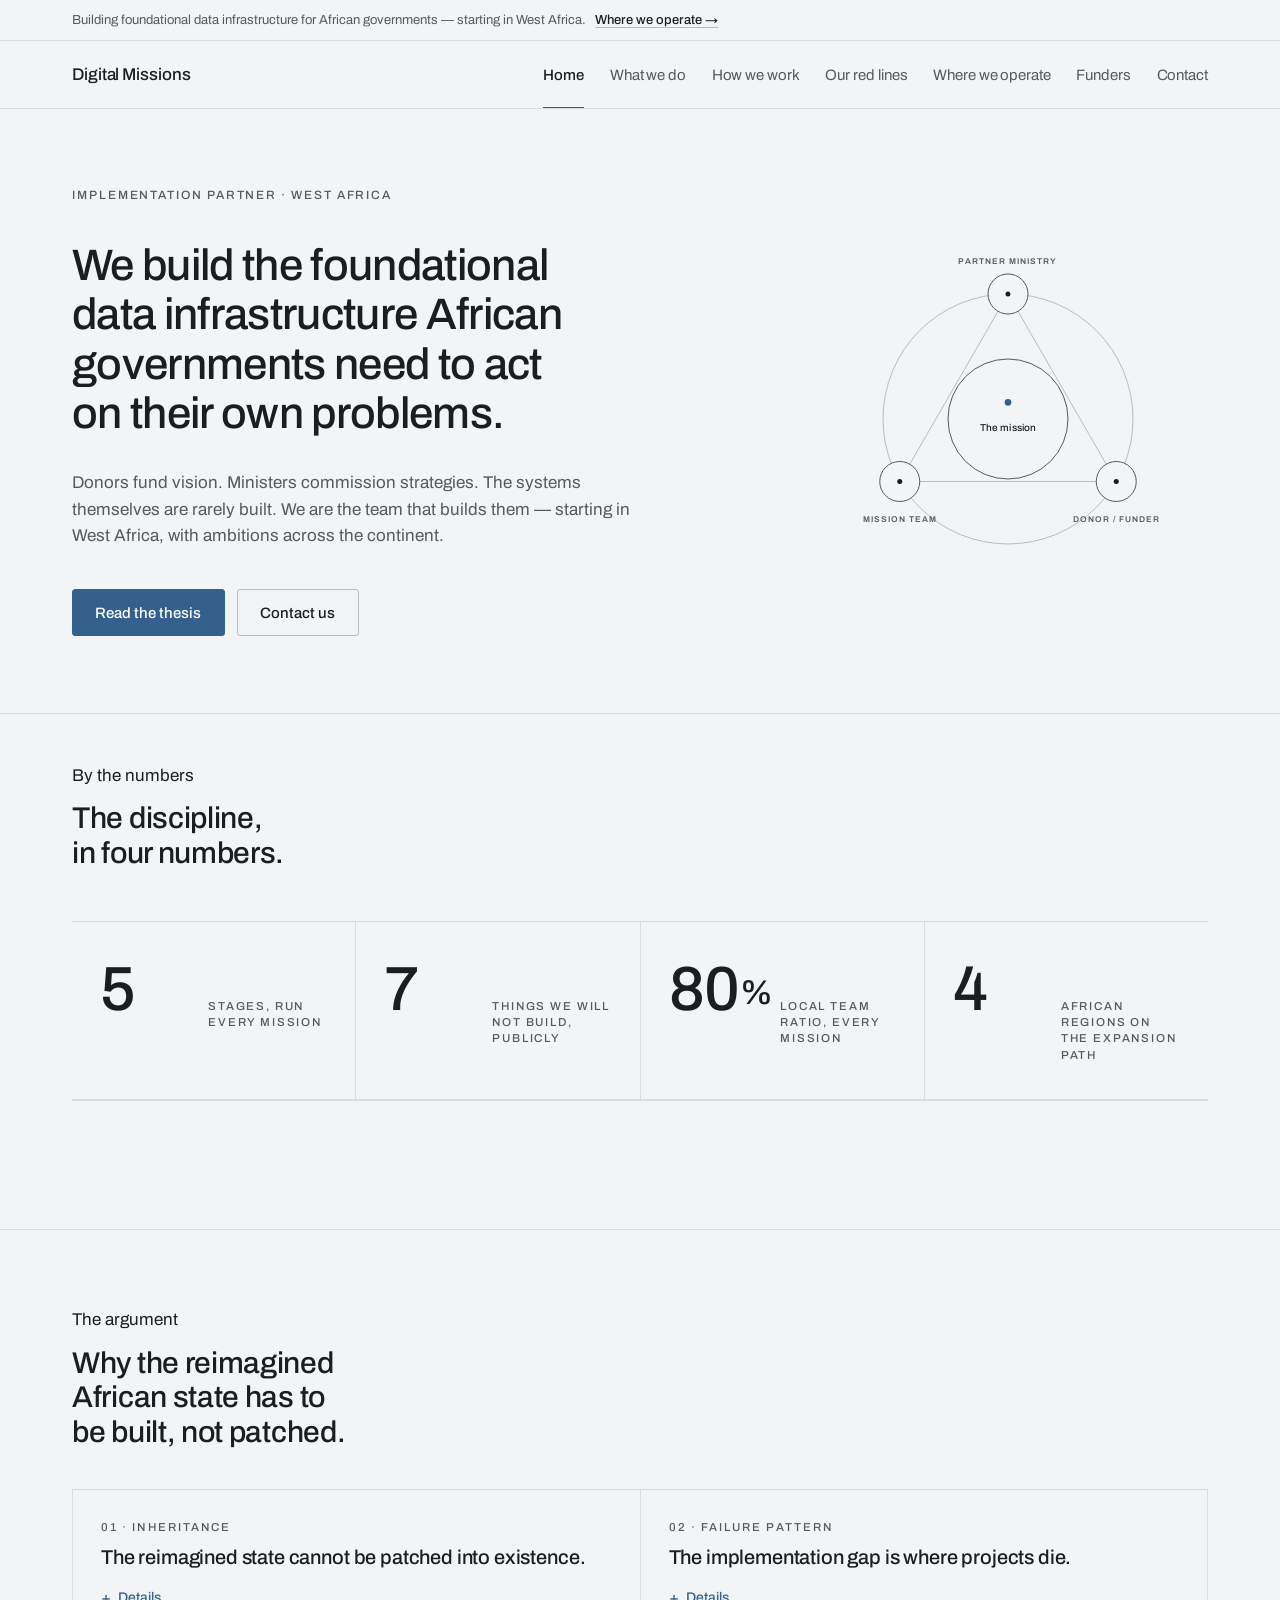
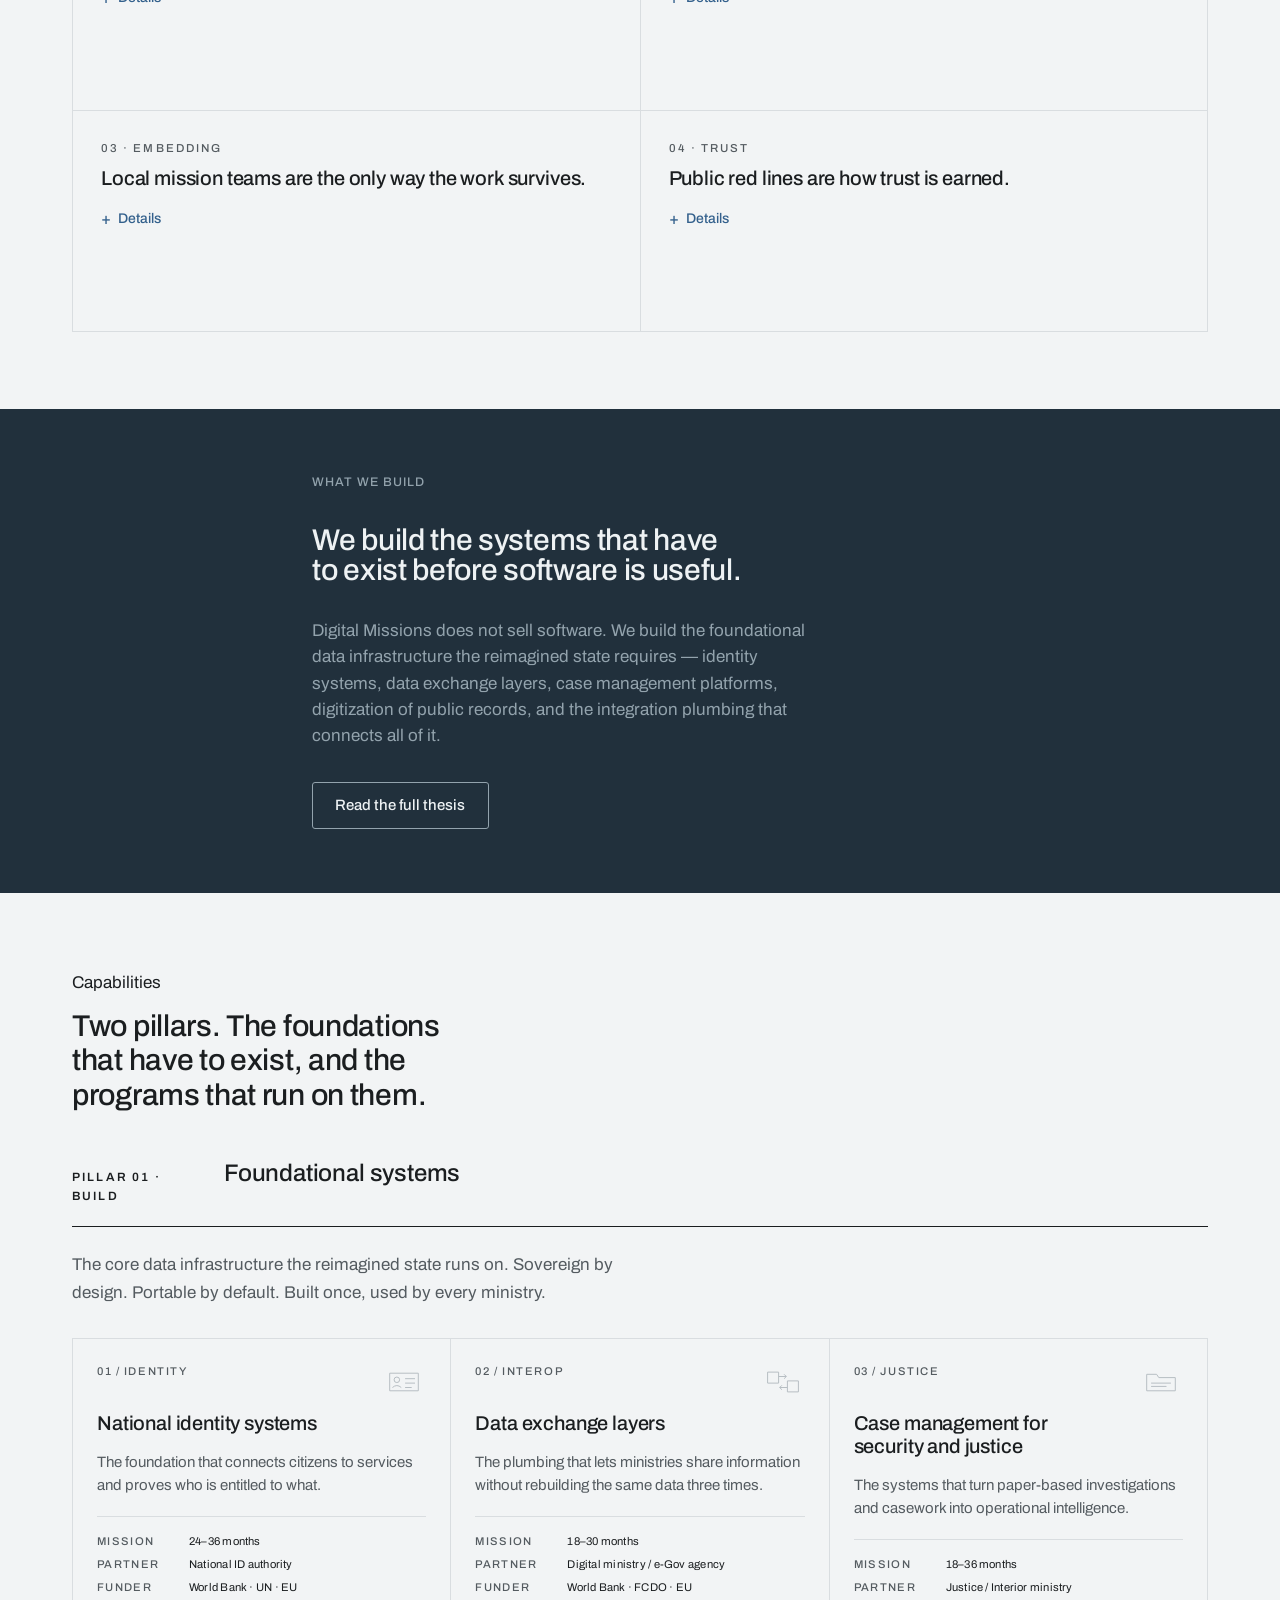
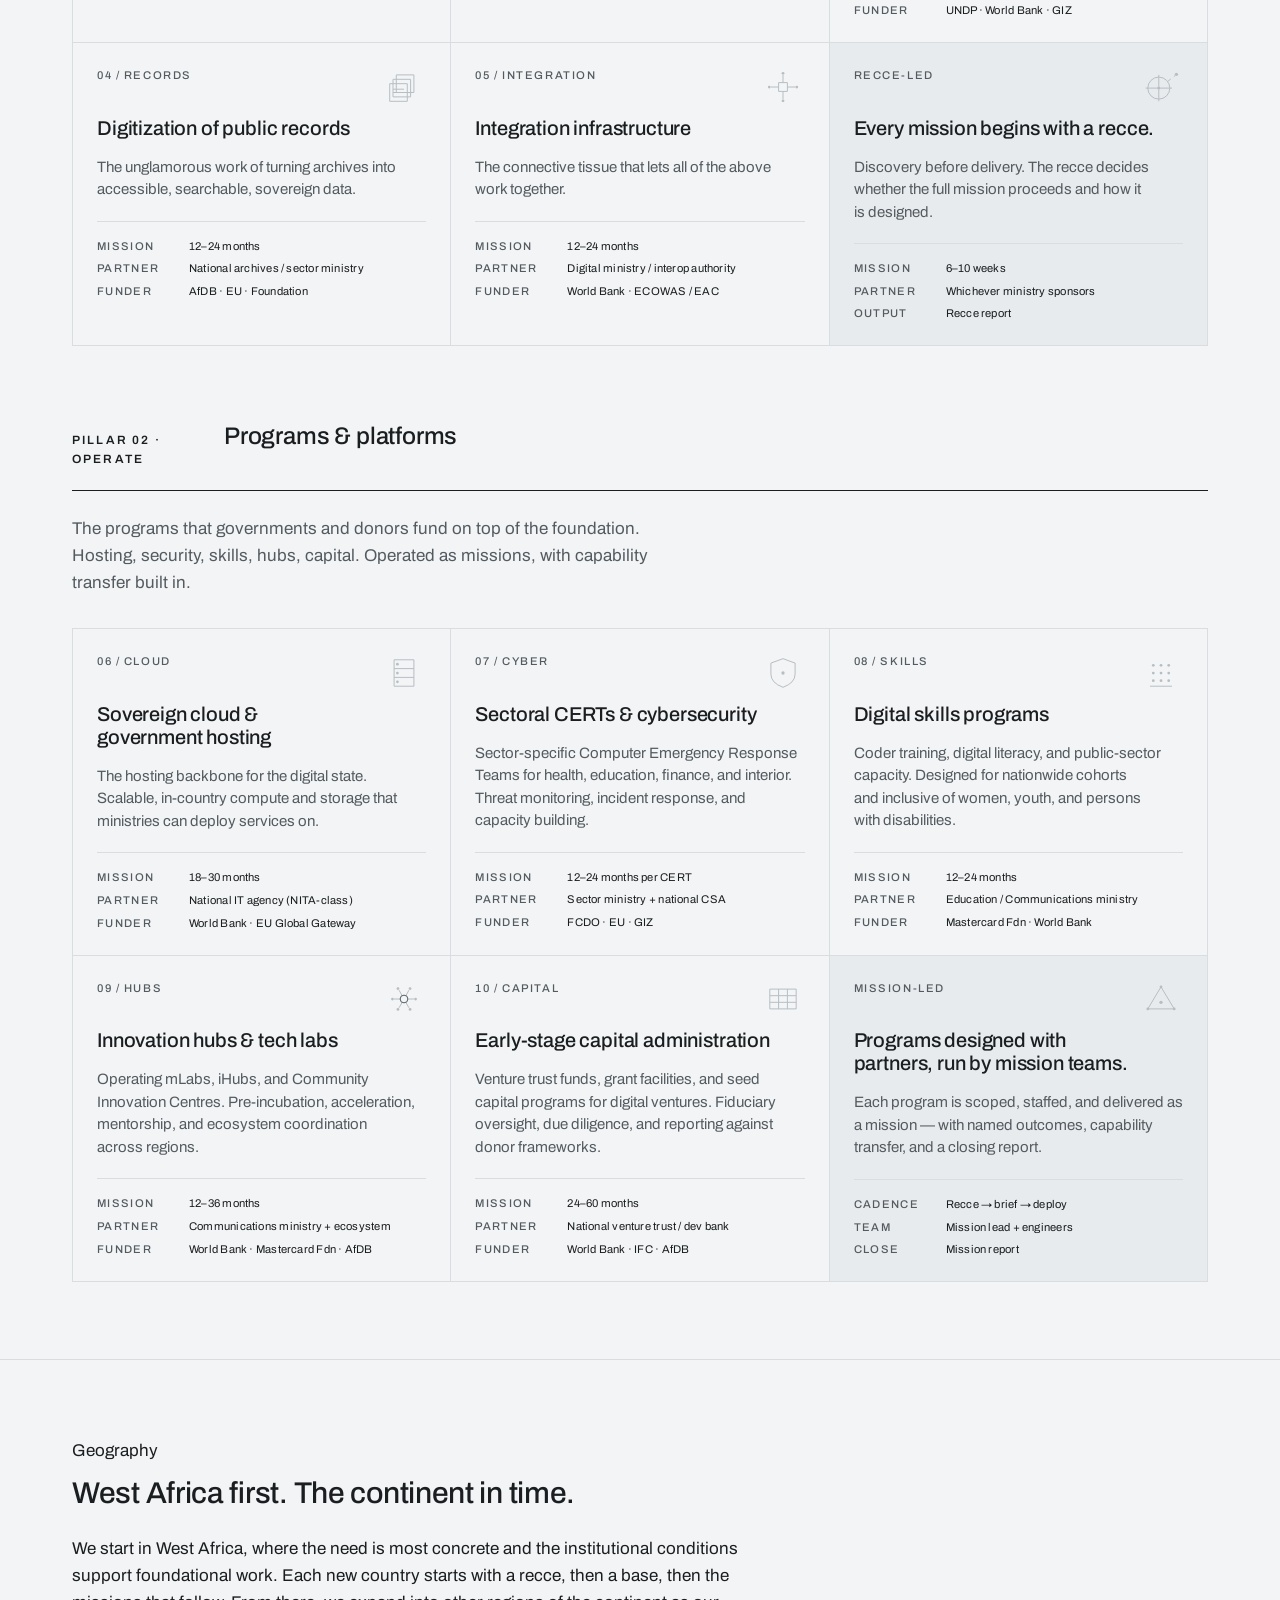
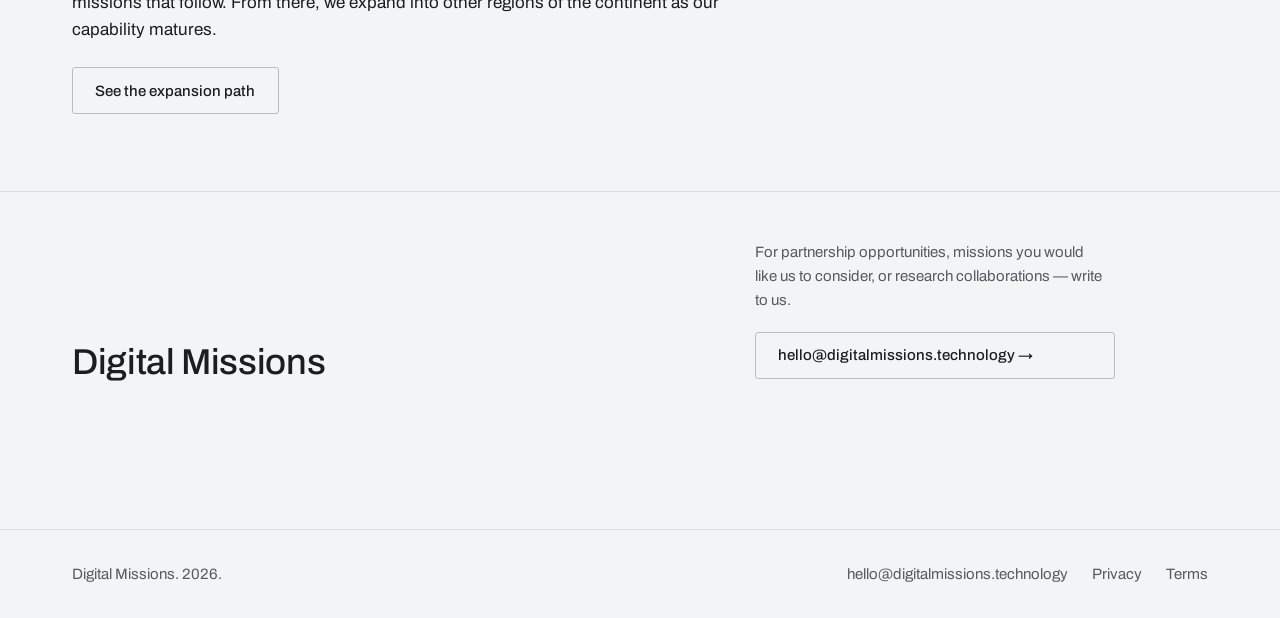
==== commit 9ddefc31: "Tuck secondary copy behind quiet disclosures Response to reader feedback: too much visible text. Tit" ====
--- a/index.html
+++ b/index.html
@@ -139,25 +139,37 @@
         <article class="argument-card">
           <span class="argument-card__index">01 &middot; Inheritance</span>
           <a class="argument-card__title" href="what-we-do.html">The reimagined state cannot be patched into existence.</a>
-          <p class="argument-card__body">The post-colonial African state was built on inherited models that do not fit the populations or economies they govern. Reform has reached its limit. The next generation has to be rebuilt &mdash; with digital tools as the foundation, not the overlay.</p>
+          <details class="more">
+            <summary><span class="more-label"></span></summary>
+            <p class="argument-card__body">The post-colonial African state was built on inherited models that do not fit the populations or economies they govern. Reform has reached its limit. The next generation has to be rebuilt &mdash; with digital tools as the foundation, not the overlay.</p>
+          </details>
         </article>
 
         <article class="argument-card">
           <span class="argument-card__index">02 &middot; Failure pattern</span>
           <a class="argument-card__title" href="what-we-do.html">The implementation gap is where projects die.</a>
-          <p class="argument-card__body">Forty to seventy percent of digital projects in West Africa fail &mdash; not because the technology is wrong, but because nobody is doing the human, operational, and political work that makes it function in context. Donors fund. Ministers commission. What is missing is the implementation arm.</p>
+          <details class="more">
+            <summary><span class="more-label"></span></summary>
+            <p class="argument-card__body">Forty to seventy percent of digital projects in West Africa fail &mdash; not because the technology is wrong, but because nobody is doing the human, operational, and political work that makes it function in context. Donors fund. Ministers commission. What is missing is the implementation arm.</p>
+          </details>
         </article>
 
         <article class="argument-card">
           <span class="argument-card__index">03 &middot; Embedding</span>
           <a class="argument-card__title" href="how-we-work.html">Local mission teams are the only way the work survives.</a>
-          <p class="argument-card__body">Software fails when it leaves with the consultants who installed it. Our mission teams stay inside partner institutions long enough that the work becomes how the institution operates &mdash; durable enough to survive elections and cabinet changes.</p>
+          <details class="more">
+            <summary><span class="more-label"></span></summary>
+            <p class="argument-card__body">Software fails when it leaves with the consultants who installed it. Our mission teams stay inside partner institutions long enough that the work becomes how the institution operates &mdash; durable enough to survive elections and cabinet changes.</p>
+          </details>
         </article>
 
         <article class="argument-card">
           <span class="argument-card__index">04 &middot; Trust</span>
           <a class="argument-card__title" href="our-red-lines.html">Public red lines are how trust is earned.</a>
-          <p class="argument-card__body">The systems we build are powerful and dual-use. We have written down, in advance, what we will not do. We refuse missions that would damage the people the state is meant to serve, and publish an annual transparency report on every mission accepted or declined.</p>
+          <details class="more">
+            <summary><span class="more-label"></span></summary>
+            <p class="argument-card__body">The systems we build are powerful and dual-use. We have written down, in advance, what we will not do. We refuse missions that would damage the people the state is meant to serve, and publish an annual transparency report on every mission accepted or declined.</p>
+          </details>
         </article>
       </div>
     </div>
--- a/assets/styles.css
+++ b/assets/styles.css
@@ -2592,3 +2592,80 @@
   color: var(--color-border-strong);
   margin-top: -0.15rem;
 }
+
+/* ==========================================================================
+   TUCKED TEXT
+   Secondary copy folds behind quiet native disclosures. Titles carry the
+   scan; detail is one click away. No JavaScript.
+   ========================================================================== */
+
+details.more {
+  margin-top: 0.25rem;
+}
+
+details.more > summary {
+  list-style: none;
+  cursor: pointer;
+  display: inline-flex;
+  align-items: center;
+  gap: 0.45rem;
+  font-family: var(--font-sans);
+  font-size: 0.875rem;
+  font-weight: 500;
+  color: var(--color-accent);
+  padding: 0.2rem 0;
+  user-select: none;
+}
+
+details.more > summary::-webkit-details-marker { display: none; }
+details.more > summary::marker { content: ''; }
+
+details.more > summary::before {
+  content: '+';
+  font-size: 1rem;
+  line-height: 1;
+}
+
+details.more[open] > summary::before { content: '\2212'; }
+
+details.more > summary .more-label::after { content: 'Details'; }
+details.more[open] > summary .more-label::after { content: 'Less'; }
+
+details.more > :not(summary) { margin-top: 0.6rem; }
+
+/* Funders: the whole row is a disclosure — name visible, programs tucked */
+.funder-grid details.funder-row {
+  display: block;
+}
+
+details.funder-row > summary {
+  list-style: none;
+  cursor: pointer;
+  display: flex;
+  align-items: baseline;
+  justify-content: space-between;
+  gap: 1.5rem;
+  user-select: none;
+}
+
+details.funder-row > summary::-webkit-details-marker { display: none; }
+details.funder-row > summary::marker { content: ''; }
+
+details.funder-row .funder-row__toggle {
+  font-size: 1.125rem;
+  line-height: 1;
+  color: var(--color-accent);
+  flex-shrink: 0;
+}
+
+details.funder-row .funder-row__toggle::before { content: '+'; }
+details.funder-row[open] .funder-row__toggle::before { content: '\2212'; }
+
+details.funder-row > summary:hover .funder-row__name {
+  color: var(--color-accent);
+}
+
+details.funder-row > .funder-row__programs {
+  margin-top: 0.85rem;
+  max-width: 60ch;
+}
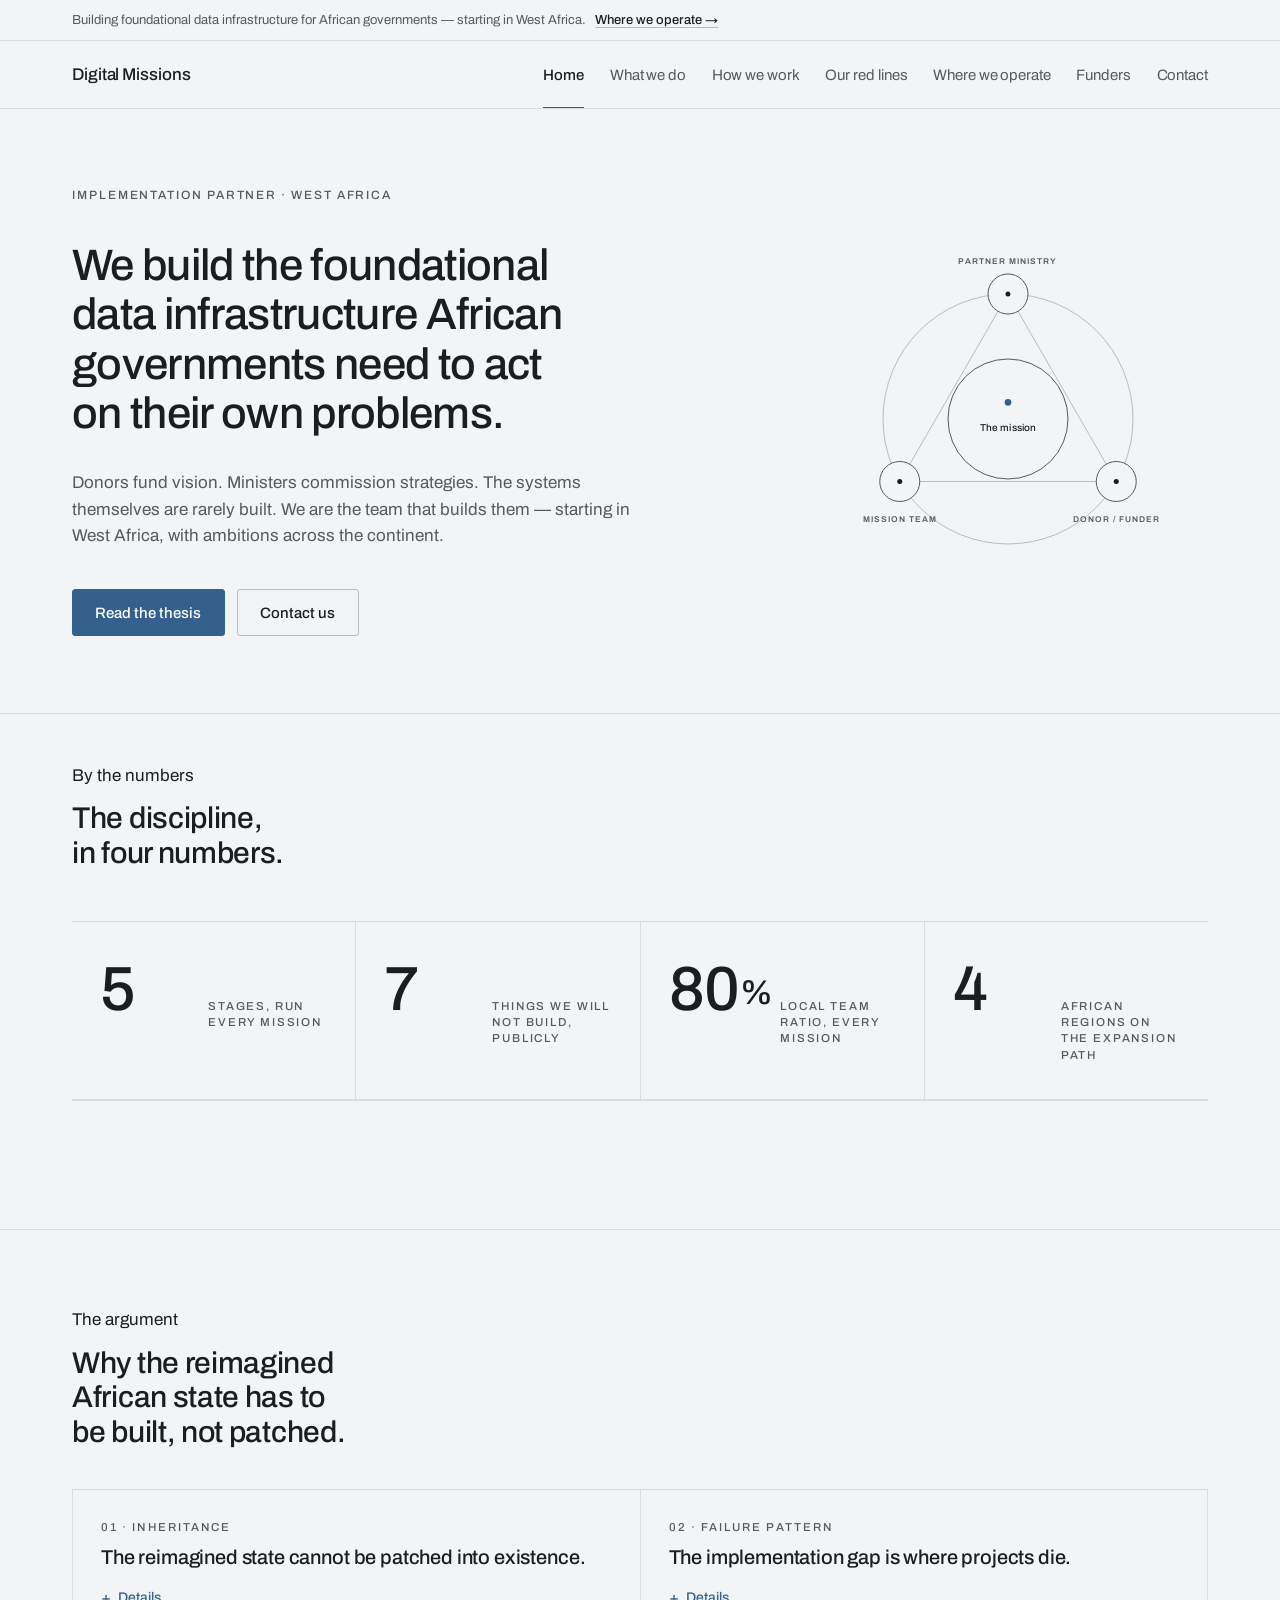
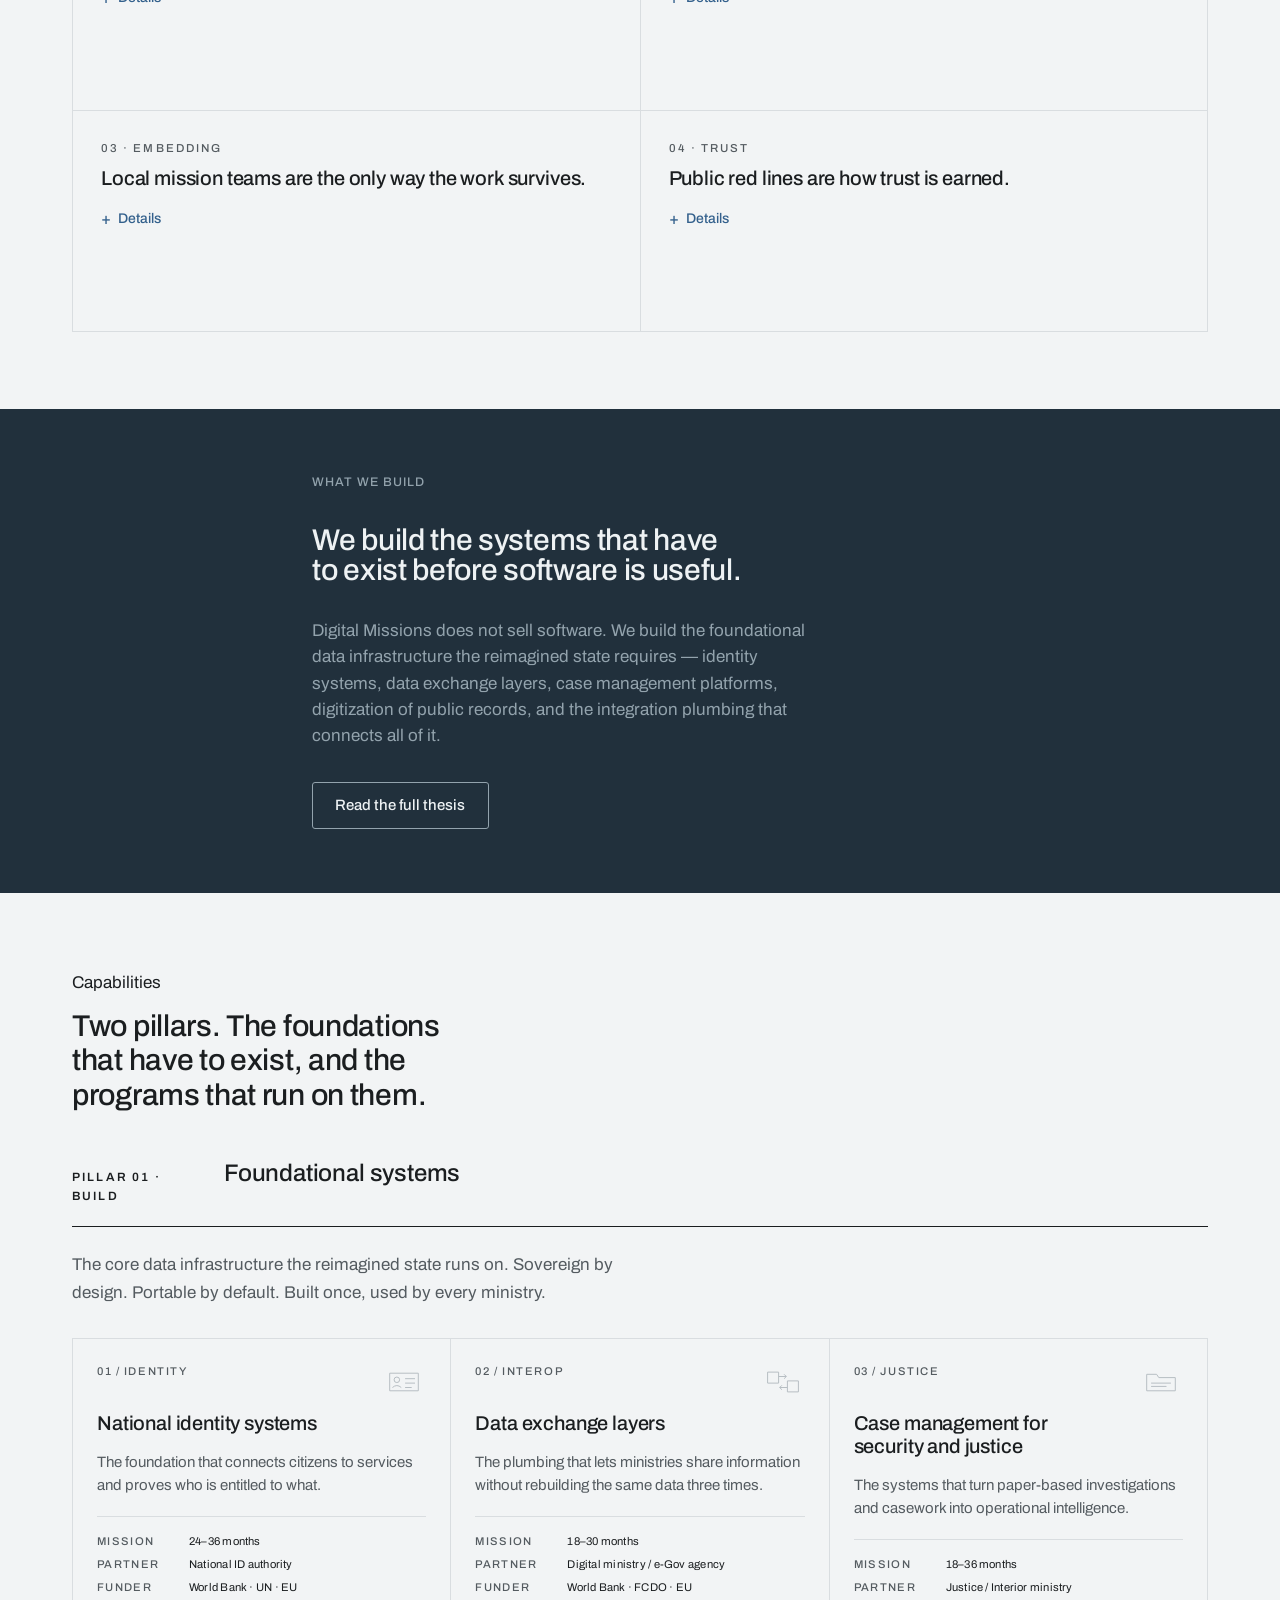
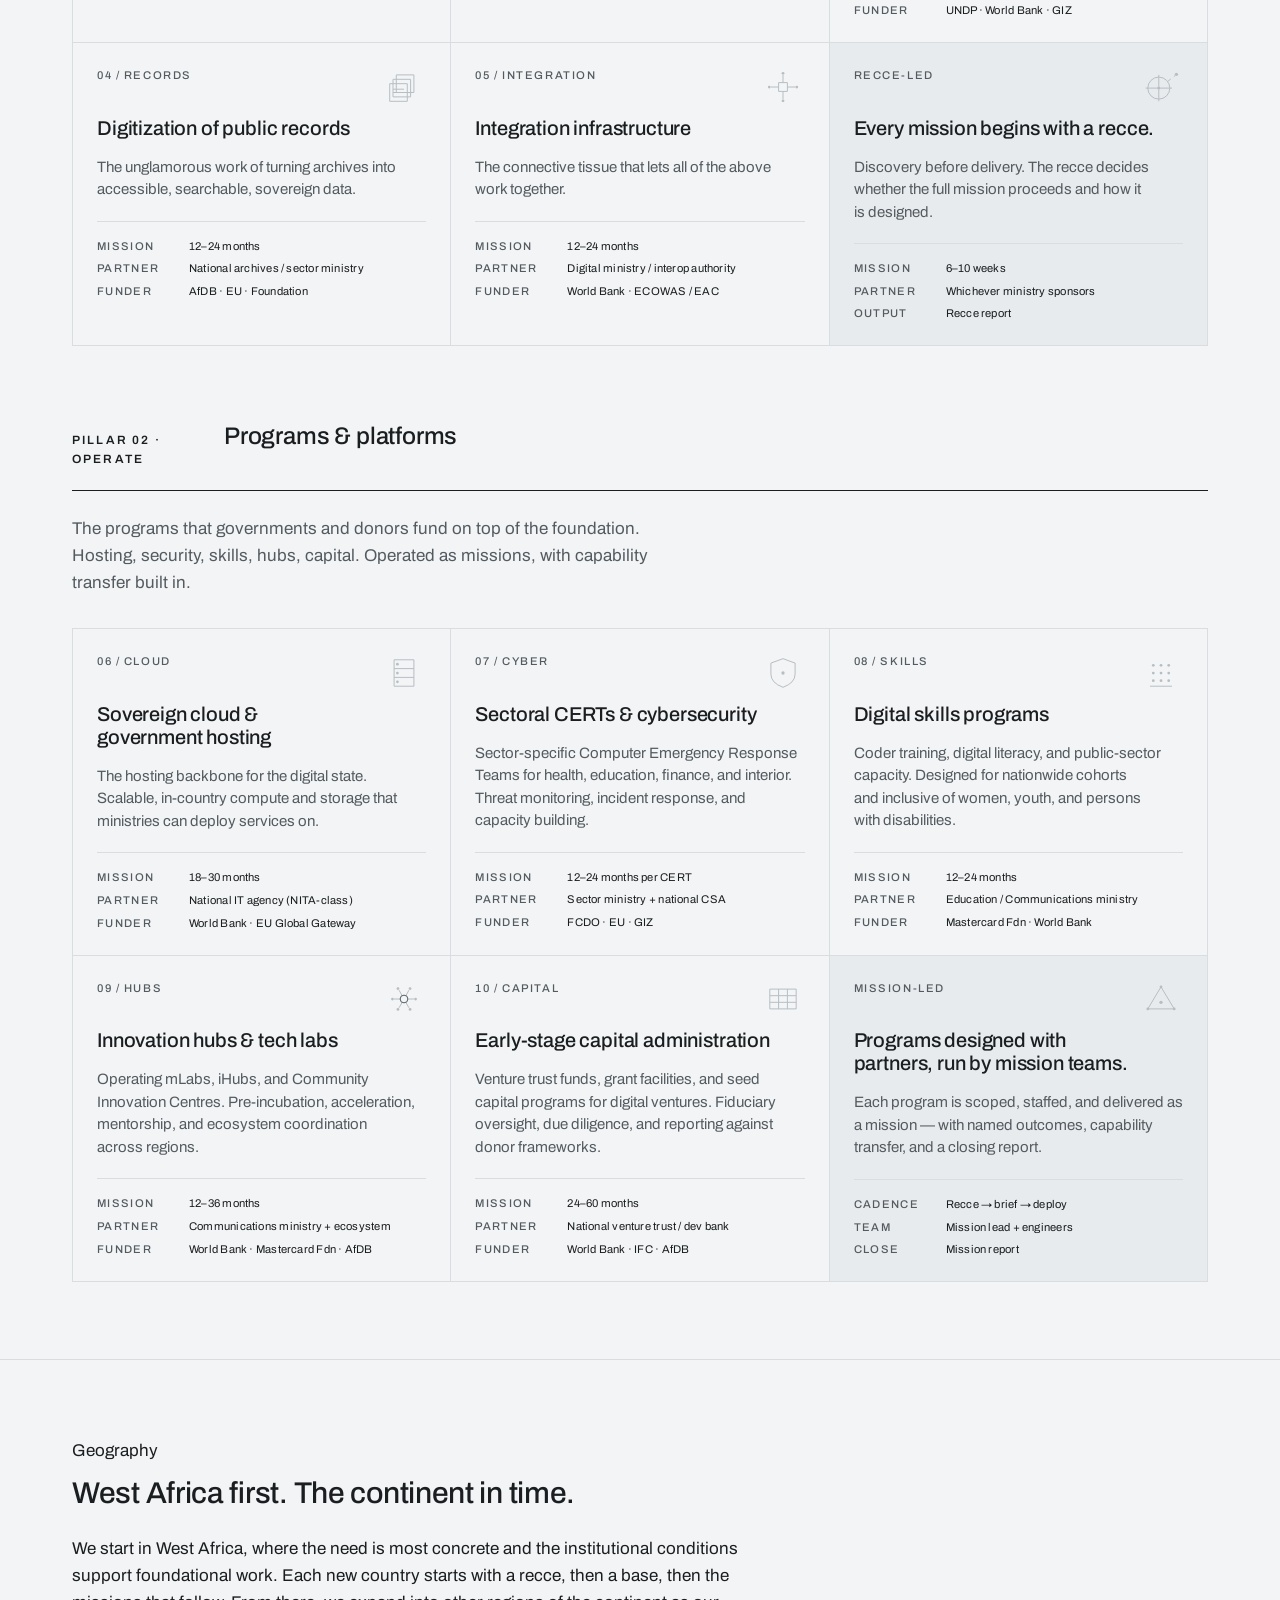
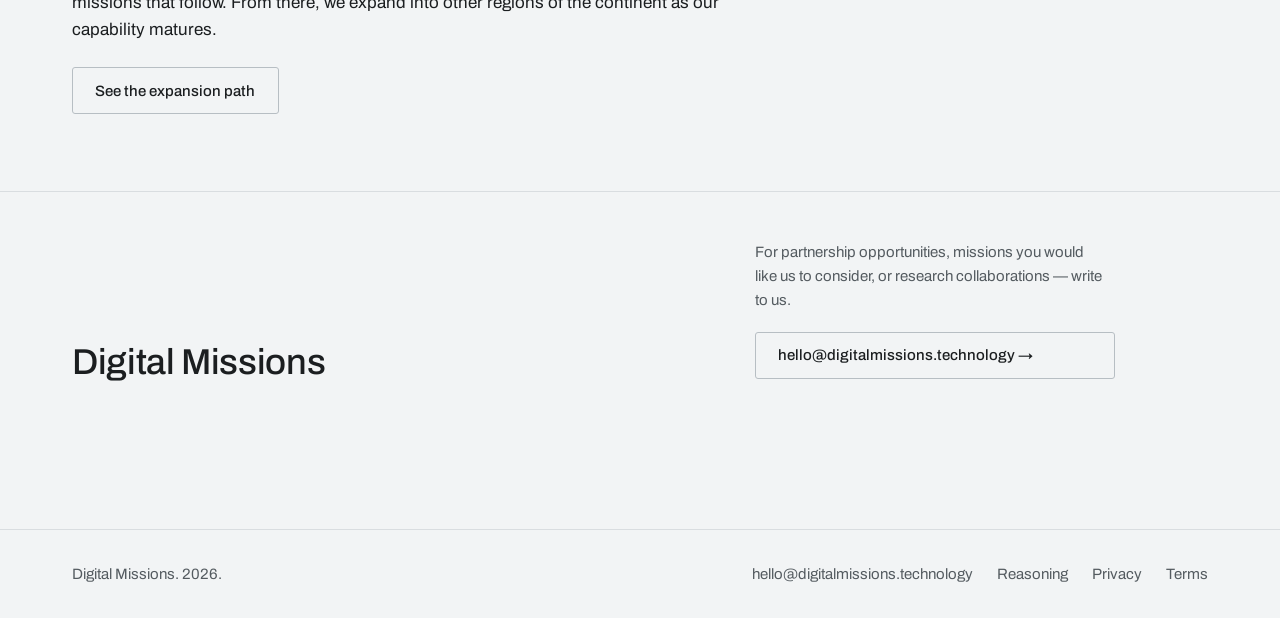
==== commit 2cb8ef7d: "Add 'Our reasoning' page; rewrite the thesis gap section with evidence New page: reasoning.html - th" ====
--- a/index.html
+++ b/index.html
@@ -150,7 +150,7 @@
           <a class="argument-card__title" href="what-we-do.html">The implementation gap is where projects die.</a>
           <details class="more">
             <summary><span class="more-label"></span></summary>
-            <p class="argument-card__body">Forty to seventy percent of digital projects in West Africa fail &mdash; not because the technology is wrong, but because nobody is doing the human, operational, and political work that makes it function in context. Donors fund. Ministers commission. What is missing is the implementation arm.</p>
+            <p class="argument-card__body">Most e-government projects in developing countries fail in whole or in part; by Richard Heeks&rsquo;s widely cited estimate, only around one in seven fully succeeds. They fail not because the technology is wrong but because nobody is doing the human, operational, and political work that makes it function in context. Donors fund. Ministers commission. What is missing is an implementation arm built to stay.</p>
           </details>
         </article>
 
@@ -493,6 +493,7 @@
     <div>Digital Missions. 2026.</div>
     <ul>
       <li><a href="contact.html">hello@digitalmissions.technology</a></li>
+      <li><a href="reasoning.html">Reasoning</a></li>
       <li><a href="privacy.html">Privacy</a></li>
       <li><a href="terms.html">Terms</a></li>
     </ul>
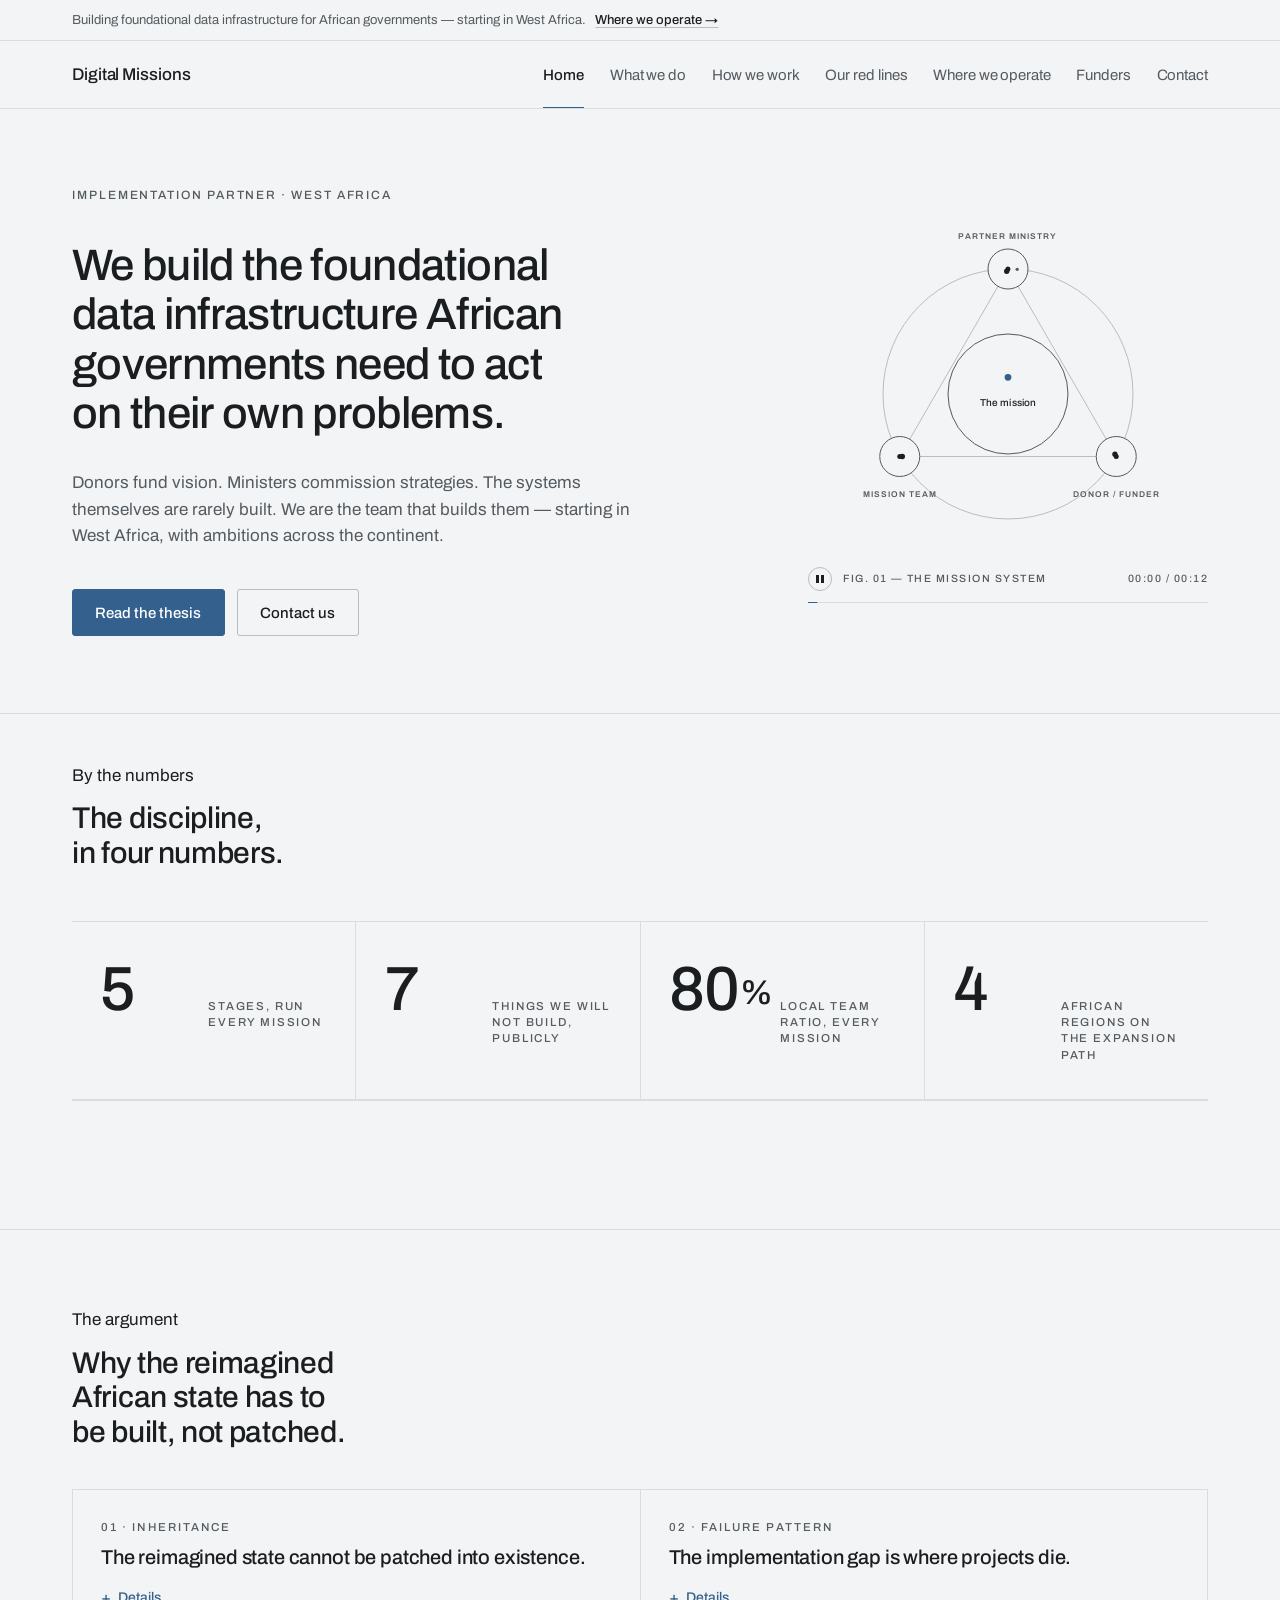
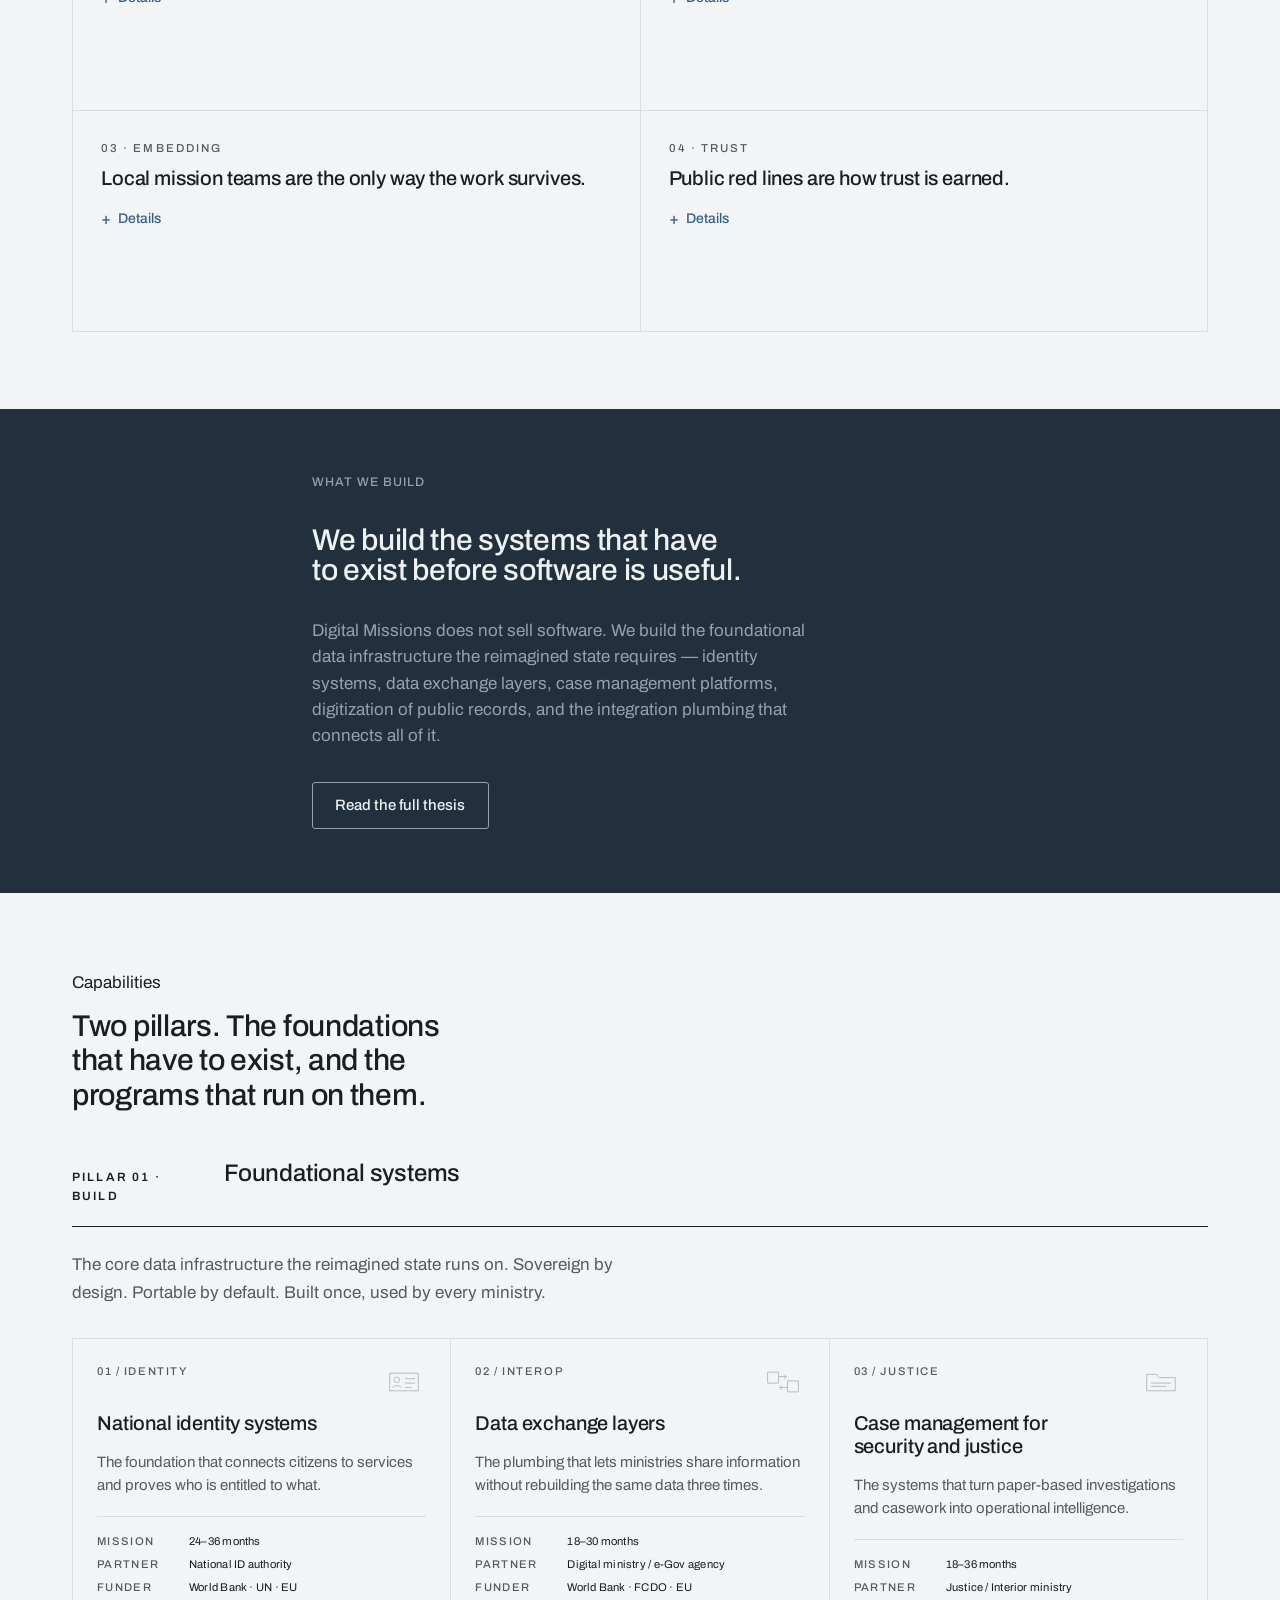
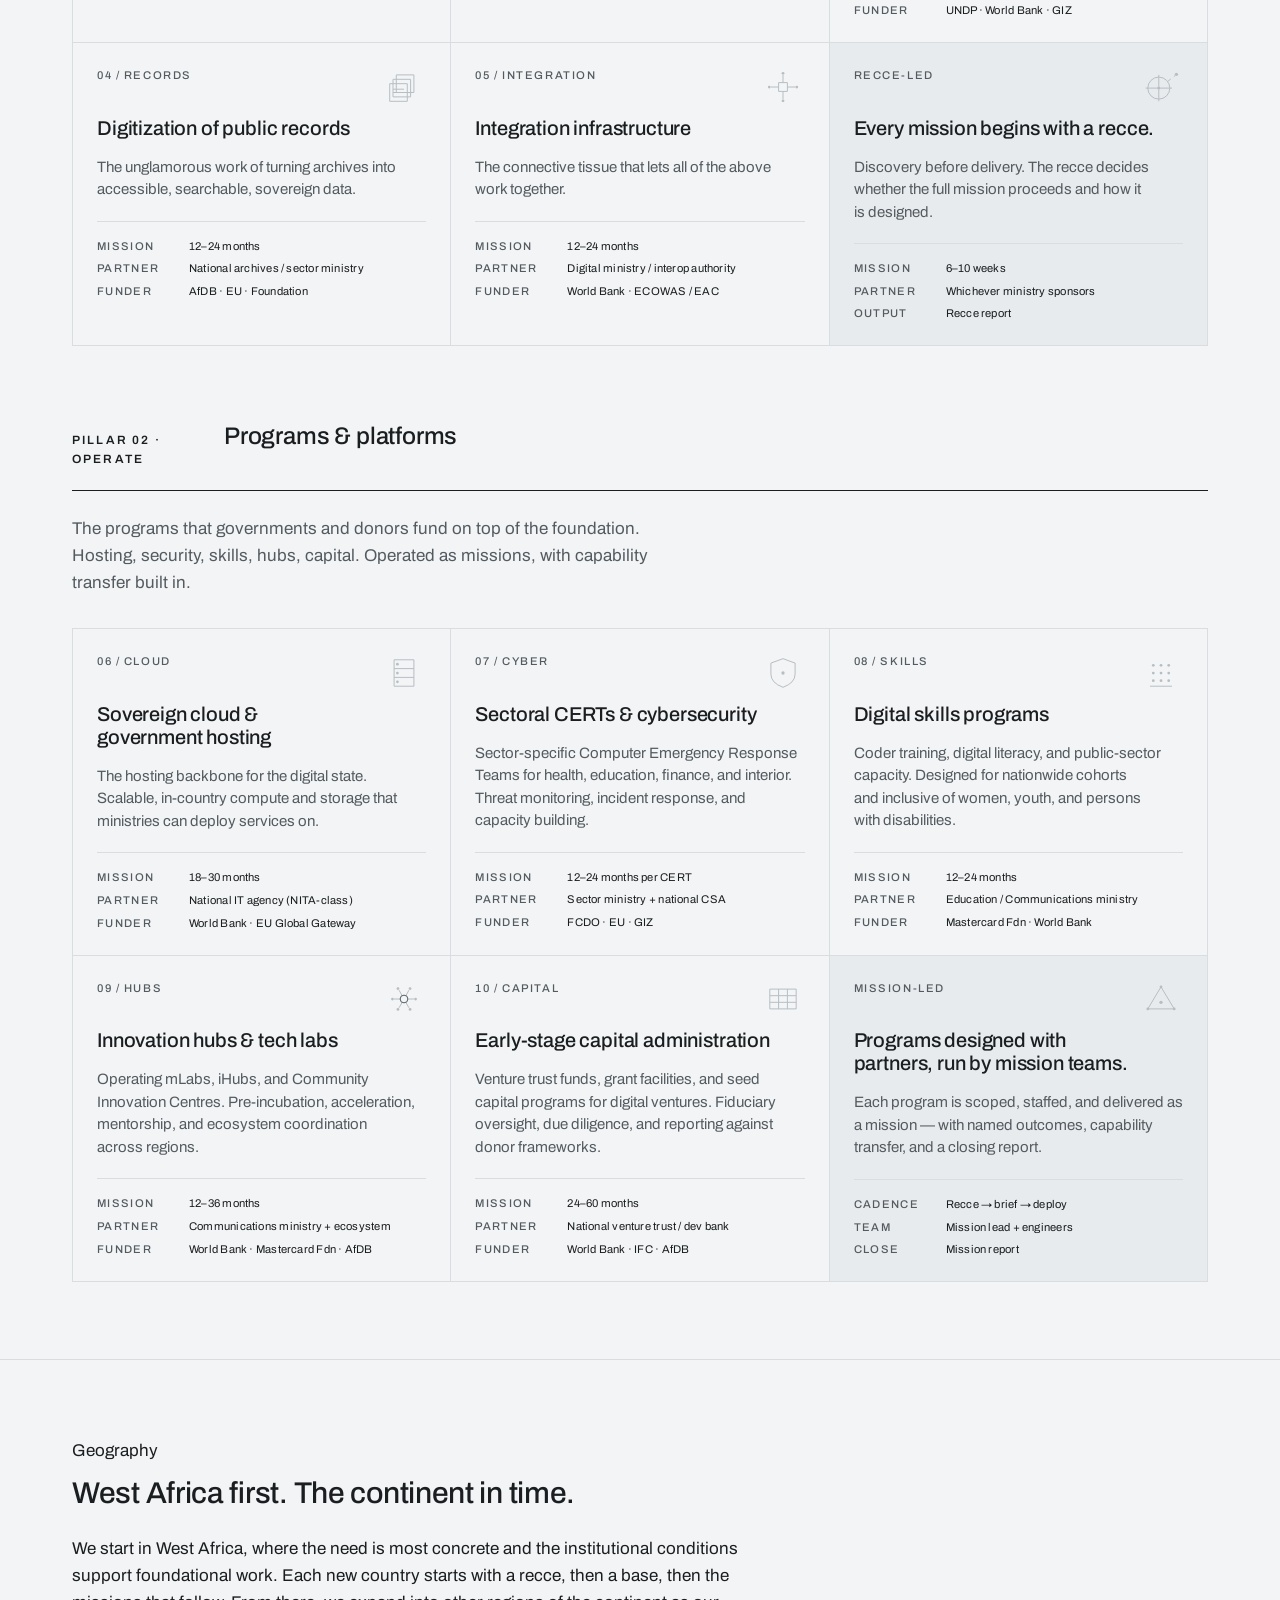
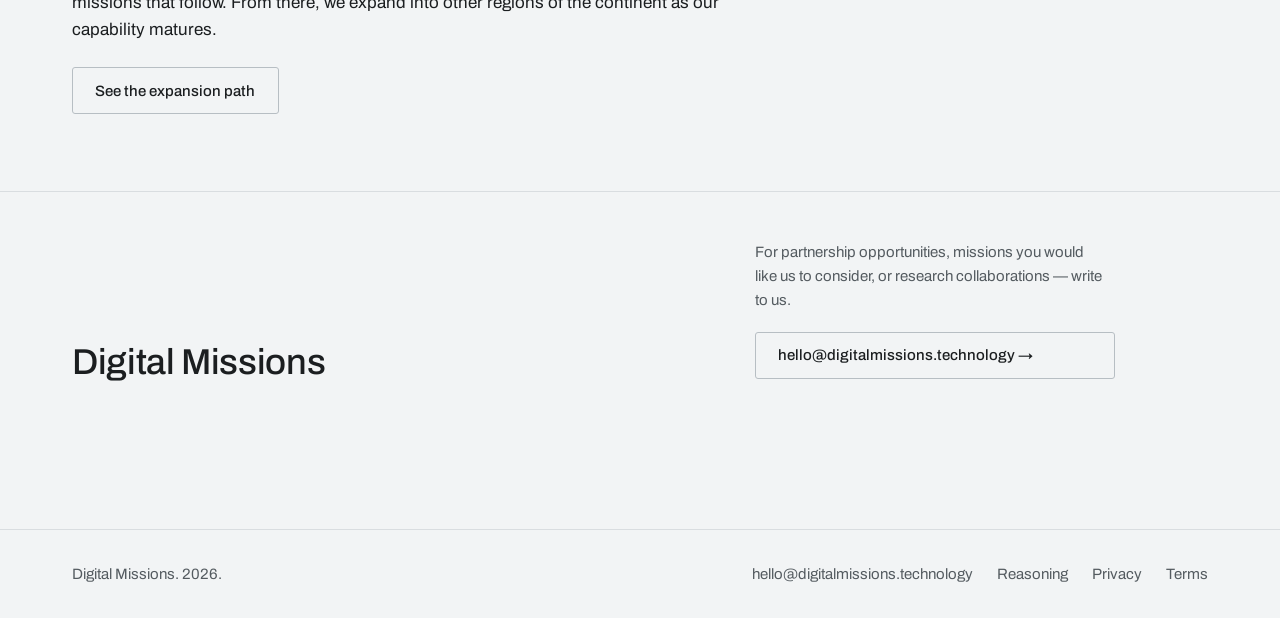
==== commit 01a7a90c: "Motion edition: plates play as looping films; the page enters like a cut Technical plates become sho" ====
--- a/index.html
+++ b/index.html
@@ -15,7 +15,9 @@
   <meta name="twitter:card" content="summary">
   <link rel="preconnect" href="https://fonts.googleapis.com">
   <link rel="preconnect" href="https://fonts.gstatic.com" crossorigin>
-  <link rel="stylesheet" href="assets/styles.css?v=20260628.4">
+  <link rel="stylesheet" href="assets/styles.css?v=20260925.1">
+  <script>(function(d){try{if(!matchMedia('(prefers-reduced-motion: reduce)').matches){d.classList.add('motion');setTimeout(function(){if(!window.DMMotion){d.classList.remove('motion')}},2500)}}catch(e){}})(document.documentElement);</script>
+  <script src="assets/motion.js?v=20260925.1" defer></script>
 </head>
 <body>
 
@@ -74,7 +76,7 @@
         <a class="btn" href="contact.html">Contact us</a>
       </div>
 
-      <svg class="plate hero-plate" fill="none" stroke="currentColor" viewBox="0 0 480 400" xmlns="http://www.w3.org/2000/svg" role="img" aria-label="Schematic of the mission system: a mission connects the partner ministry, the mission team, and the donor or funder.">
+      <svg class="plate hero-plate" data-loop="12" fill="none" stroke="currentColor" viewBox="0 0 480 400" xmlns="http://www.w3.org/2000/svg" role="img" aria-label="Schematic of the mission system: a mission connects the partner ministry, the mission team, and the donor or funder.">
         <title>The mission system</title>
         <!-- Outer system boundary -->
         <circle class="plate-line" cx="240" cy="210" r="150"/>
@@ -94,6 +96,36 @@
         <circle class="plate-node" cx="369.9" cy="285" r="24"/>
         <circle class="plate-dot" fill="currentColor" stroke="none" cx="369.9" cy="285" r="3"/>
         <text class="plate-text" fill="currentColor" stroke="none" x="370" y="334">Donor / funder</text>
+        <g class="fx" aria-hidden="true">
+          <circle class="fx-ring" cx="240" cy="60" r="24" opacity="0">
+            <animate attributeName="r" values="24;42;42" keyTimes="0;0.4;1" dur="4s" begin="3.4s" repeatCount="indefinite"/>
+            <animate attributeName="opacity" values="0.8;0;0" keyTimes="0;0.4;1" dur="4s" begin="3.4s" repeatCount="indefinite"/>
+          </circle>
+          <circle class="fx-ring" cx="110.1" cy="285" r="24" opacity="0">
+            <animate attributeName="r" values="24;42;42" keyTimes="0;0.4;1" dur="4s" begin="3.4s" repeatCount="indefinite"/>
+            <animate attributeName="opacity" values="0.8;0;0" keyTimes="0;0.4;1" dur="4s" begin="3.4s" repeatCount="indefinite"/>
+          </circle>
+          <circle class="fx-ring" cx="369.9" cy="285" r="24" opacity="0">
+            <animate attributeName="r" values="24;42;42" keyTimes="0;0.4;1" dur="4s" begin="3.4s" repeatCount="indefinite"/>
+            <animate attributeName="opacity" values="0.8;0;0" keyTimes="0;0.4;1" dur="4s" begin="3.4s" repeatCount="indefinite"/>
+          </circle>
+          <circle class="fx-packet" r="3.2">
+            <animateMotion dur="12s" begin="0s" repeatCount="indefinite" path="M240,60 L110.1,285 L369.9,285 Z" calcMode="spline" keyPoints="0;0.3333;0.3333;0.6667;0.6667;1;1" keyTimes="0;0.2833;0.3333;0.6167;0.6667;0.95;1" keySplines=".45 0 .55 1;0 0 1 1;.45 0 .55 1;0 0 1 1;.45 0 .55 1;0 0 1 1"/>
+          </circle>
+          <circle class="fx-packet" r="3.2">
+            <animateMotion dur="12s" begin="-4s" repeatCount="indefinite" path="M240,60 L110.1,285 L369.9,285 Z" calcMode="spline" keyPoints="0;0.3333;0.3333;0.6667;0.6667;1;1" keyTimes="0;0.2833;0.3333;0.6167;0.6667;0.95;1" keySplines=".45 0 .55 1;0 0 1 1;.45 0 .55 1;0 0 1 1;.45 0 .55 1;0 0 1 1"/>
+          </circle>
+          <circle class="fx-packet" r="3.2">
+            <animateMotion dur="12s" begin="-8s" repeatCount="indefinite" path="M240,60 L110.1,285 L369.9,285 Z" calcMode="spline" keyPoints="0;0.3333;0.3333;0.6667;0.6667;1;1" keyTimes="0;0.2833;0.3333;0.6167;0.6667;0.95;1" keySplines=".45 0 .55 1;0 0 1 1;.45 0 .55 1;0 0 1 1;.45 0 .55 1;0 0 1 1"/>
+          </circle>
+          <circle class="fx-ring fx-ring--accent" cx="240" cy="190" r="4" opacity="0">
+            <animate attributeName="r" values="4;26;26" keyTimes="0;0.45;1" dur="4s" begin="3.7s" repeatCount="indefinite"/>
+            <animate attributeName="opacity" values="0.9;0;0" keyTimes="0;0.45;1" dur="4s" begin="3.7s" repeatCount="indefinite"/>
+          </circle>
+          <circle class="fx-packet fx-packet--soft" r="2">
+            <animateMotion dur="24s" repeatCount="indefinite" path="M240,60 A150,150 0 1 1 239.99,60"/>
+          </circle>
+        </g>
       </svg>
     </div>
   </section>
--- a/assets/styles.css
+++ b/assets/styles.css
@@ -2669,3 +2669,281 @@
   margin-top: 0.85rem;
   max-width: 60ch;
 }
+
+/* ==========================================================================
+   MOTION
+   Plates play as short looping films with a transport bar; everything else
+   enters once and then holds still. All of it lives under html.motion, which
+   the inline <head> script sets only for readers who have not asked for
+   reduced motion. Without it the site is the static document it always was.
+   ========================================================================== */
+
+:root {
+  --ease-out: cubic-bezier(.16, 1, .3, 1);
+}
+
+.dm-sr {
+  position: absolute;
+  width: 1px;
+  height: 1px;
+  padding: 0;
+  margin: -1px;
+  overflow: hidden;
+  clip: rect(0 0 0 0);
+  white-space: nowrap;
+  border: 0;
+}
+
+/* --- Plates: nothing shows until the drawing starts ---------------------- */
+
+.motion .plate:not(.is-drawn) > :not(title):not(.fx) { opacity: 0; }
+.motion .plate .fx-hide { visibility: hidden; }
+
+/* Loop layers exist only while motion runs */
+.plate .fx { display: none; }
+.motion .plate .fx { display: inline; opacity: 0; transition: opacity .6s ease; }
+.motion .plate.is-live .fx { opacity: 1; }
+
+.fx-packet { fill: var(--color-text); stroke: none; }
+.fx-packet--soft { fill: var(--color-text-muted); }
+.fx-ring {
+  fill: none;
+  stroke: var(--color-text-muted);
+  stroke-width: 1;
+  vector-effect: non-scaling-stroke;
+}
+.fx-ring--accent { stroke: var(--color-accent); }
+.fx-hi {
+  fill: none;
+  stroke: var(--color-text);
+  stroke-width: 1;
+  vector-effect: non-scaling-stroke;
+}
+.fx-hi--fill { fill: var(--color-text); fill-opacity: .05; }
+.fx-bar {
+  stroke: var(--color-text);
+  stroke-width: 2;
+  vector-effect: non-scaling-stroke;
+}
+.fx-soft {
+  fill: none;
+  stroke: var(--color-border-strong);
+  stroke-width: 1;
+  stroke-dasharray: 2 9;
+  vector-effect: non-scaling-stroke;
+}
+.fx-sweep {
+  stroke: var(--color-text-muted);
+  stroke-width: 1;
+  vector-effect: non-scaling-stroke;
+}
+.fx-wedge { fill: var(--color-text); fill-opacity: .06; stroke: none; }
+
+/* --- Transport bar: every looping plate is a film you can stop ---------- */
+
+:where(figure.scene) { margin: 0; }
+
+.scene-bar {
+  display: grid;
+  grid-template-columns: auto minmax(0, 1fr) auto;
+  align-items: center;
+  column-gap: .7rem;
+  margin-top: .9rem;
+  font-family: var(--font-mono);
+  font-size: .66rem;
+  font-weight: 500;
+  letter-spacing: .14em;
+  text-transform: uppercase;
+  color: var(--color-text-muted);
+  font-variant-numeric: tabular-nums;
+}
+
+.scene-bar__label {
+  min-width: 0;
+  overflow: hidden;
+  white-space: nowrap;
+  text-overflow: ellipsis;
+}
+
+.pillar-plate .scene-bar__name { display: none; }
+
+.scene-bar__btn {
+  width: 24px;
+  height: 24px;
+  display: inline-grid;
+  place-items: center;
+  padding: 0;
+  border: 1px solid var(--color-border-strong);
+  border-radius: 50%;
+  background: transparent;
+  color: var(--color-text);
+  cursor: pointer;
+  transition: border-color 140ms ease, color 140ms ease;
+}
+.scene-bar__btn:hover { border-color: var(--color-accent); color: var(--color-accent); }
+.scene-bar__btn:focus-visible { outline: 2px solid var(--color-accent); outline-offset: 2px; }
+
+.scene-bar__icon {
+  width: 8px;
+  height: 8px;
+  background: linear-gradient(90deg, currentColor 0 3px, transparent 3px 5px, currentColor 5px 8px);
+}
+.motion-paused .scene-bar__icon {
+  width: 8px;
+  background: currentColor;
+  clip-path: polygon(12% 0, 100% 50%, 12% 100%);
+  transform: translateX(1px);
+}
+
+.scene-bar__track {
+  grid-column: 1 / -1;
+  height: 1px;
+  margin-top: .65rem;
+  background: var(--color-border);
+  overflow: hidden;
+}
+.scene-bar__fill {
+  display: block;
+  height: 100%;
+  background: var(--color-accent);
+  transform-origin: left;
+  transform: scaleX(0);
+}
+
+.scene-bar--wide,
+.lifecycle + .scene-bar,
+.ecowas-map + .scene-bar { max-width: 760px; }
+.lifecycle + .scene-bar { margin-top: -1.25rem; margin-bottom: clamp(2rem, 4vw, 3rem); }
+
+/* --- Scroll playhead: the page as a timeline ---------------------------- */
+
+.dm-playhead {
+  position: fixed;
+  inset: 0 0 auto 0;
+  height: 2px;
+  z-index: 100;
+  pointer-events: none;
+}
+.dm-playhead > span {
+  display: block;
+  height: 100%;
+  background: var(--color-accent);
+  transform-origin: left;
+  transform: scaleX(0);
+}
+
+/* --- Kinetic type ------------------------------------------------------- */
+
+.motion .hero-soft h1:not(.is-split),
+.motion .dark-block h2:not(.is-split) { visibility: hidden; }
+
+.motion .w {
+  display: inline-block;
+  overflow: hidden;
+  vertical-align: top;
+  padding-bottom: .14em;
+  margin-bottom: -.14em;
+}
+.motion .w__i {
+  display: inline-block;
+  transform: translateY(105%);
+  transition: transform 1s var(--ease-out);
+  transition-delay: calc(150ms + var(--wi, 0) * 45ms);
+}
+.motion .w-in .w__i { transform: none; }
+
+.motion .hero-tag:not(.is-in) { opacity: 0; }
+
+.motion .hero-soft .hero-summary,
+.motion .hero-soft .hero-actions {
+  opacity: 0;
+  transform: translateY(12px);
+  transition: opacity .9s var(--ease-out), transform .9s var(--ease-out);
+}
+.motion .hero-soft.is-in .hero-summary {
+  opacity: 1;
+  transform: none;
+  transition-delay: var(--d-after, 400ms);
+}
+.motion .hero-soft.is-in .hero-actions {
+  opacity: 1;
+  transform: none;
+  transition-delay: calc(var(--d-after, 400ms) + 120ms);
+}
+
+/* --- Enter once, then hold still ---------------------------------------
+   Grid items keep their own background (the hairline grids depend on it);
+   only their contents move. */
+
+.motion [data-reveal] > *,
+.motion [data-reveal-self] {
+  opacity: 0;
+  transform: translateY(14px);
+}
+.motion [data-reveal].is-in > *,
+.motion [data-reveal-self].is-in {
+  opacity: 1;
+  transform: none;
+  transition: opacity .9s var(--ease-out), transform .9s var(--ease-out);
+  transition-delay: calc(var(--i, 0) * 70ms + var(--j, 0) * 50ms);
+}
+
+/* --- Numbers roll like an odometer -------------------------------------- */
+
+.roll { display: inline-flex; font-variant-numeric: tabular-nums; }
+.roll__col { display: inline-block; height: 1em; overflow: hidden; line-height: 1; }
+.roll__strip {
+  display: flex;
+  flex-direction: column;
+  transition: transform 1.8s var(--ease-out);
+  transition-delay: calc(250ms + var(--i, 0) * 120ms + var(--c, 0) * 90ms);
+}
+.roll__strip > span { display: block; height: 1em; line-height: 1; }
+.is-in .roll__strip { transform: translateY(calc(var(--to) * -1em)); }
+
+/* --- Lifecycle: chapters playing in sequence ---------------------------- */
+
+.motion .lifecycle-stage { position: relative; transition: background-color .6s ease; }
+.motion .lifecycle-stage.is-active { background: var(--color-hero-bg); }
+.lc-seg {
+  position: absolute;
+  inset: 0 0 auto 0;
+  height: 2px;
+  overflow: hidden;
+}
+.lc-seg > span {
+  display: block;
+  height: 100%;
+  background: var(--color-accent);
+  transform-origin: left;
+  transform: scaleX(0);
+}
+.motion .lifecycle-stage__num { transition: color .6s ease; }
+.motion .lifecycle-stage.is-active .lifecycle-stage__num { color: var(--color-accent); }
+
+/* --- Map: a scan crosses the region; countries come online -------------- */
+
+.motion .ecowas-map .country path { transition: fill .8s ease, stroke .8s ease; }
+.motion .ecowas-map .country:hover path,
+.motion .ecowas-map .country:focus path { transition-duration: .16s; }
+.ecowas-map .country.is-lit:not(:hover):not(:focus) path {
+  fill: color-mix(in srgb, var(--color-accent) 18%, var(--color-hero-bg));
+  stroke: color-mix(in srgb, var(--color-accent) 42%, var(--color-hero-bg));
+}
+.map-scan {
+  color: var(--color-accent);
+  pointer-events: none;
+  transition: opacity .5s ease;
+}
+.map-scan line {
+  stroke: currentColor;
+  stroke-width: 1;
+  vector-effect: non-scaling-stroke;
+}
+
+@media print {
+  .dm-playhead,
+  .scene-bar,
+  .plate .fx { display: none !important; }
+  .motion * { opacity: 1 !important; transform: none !important; visibility: visible !important; }
+}
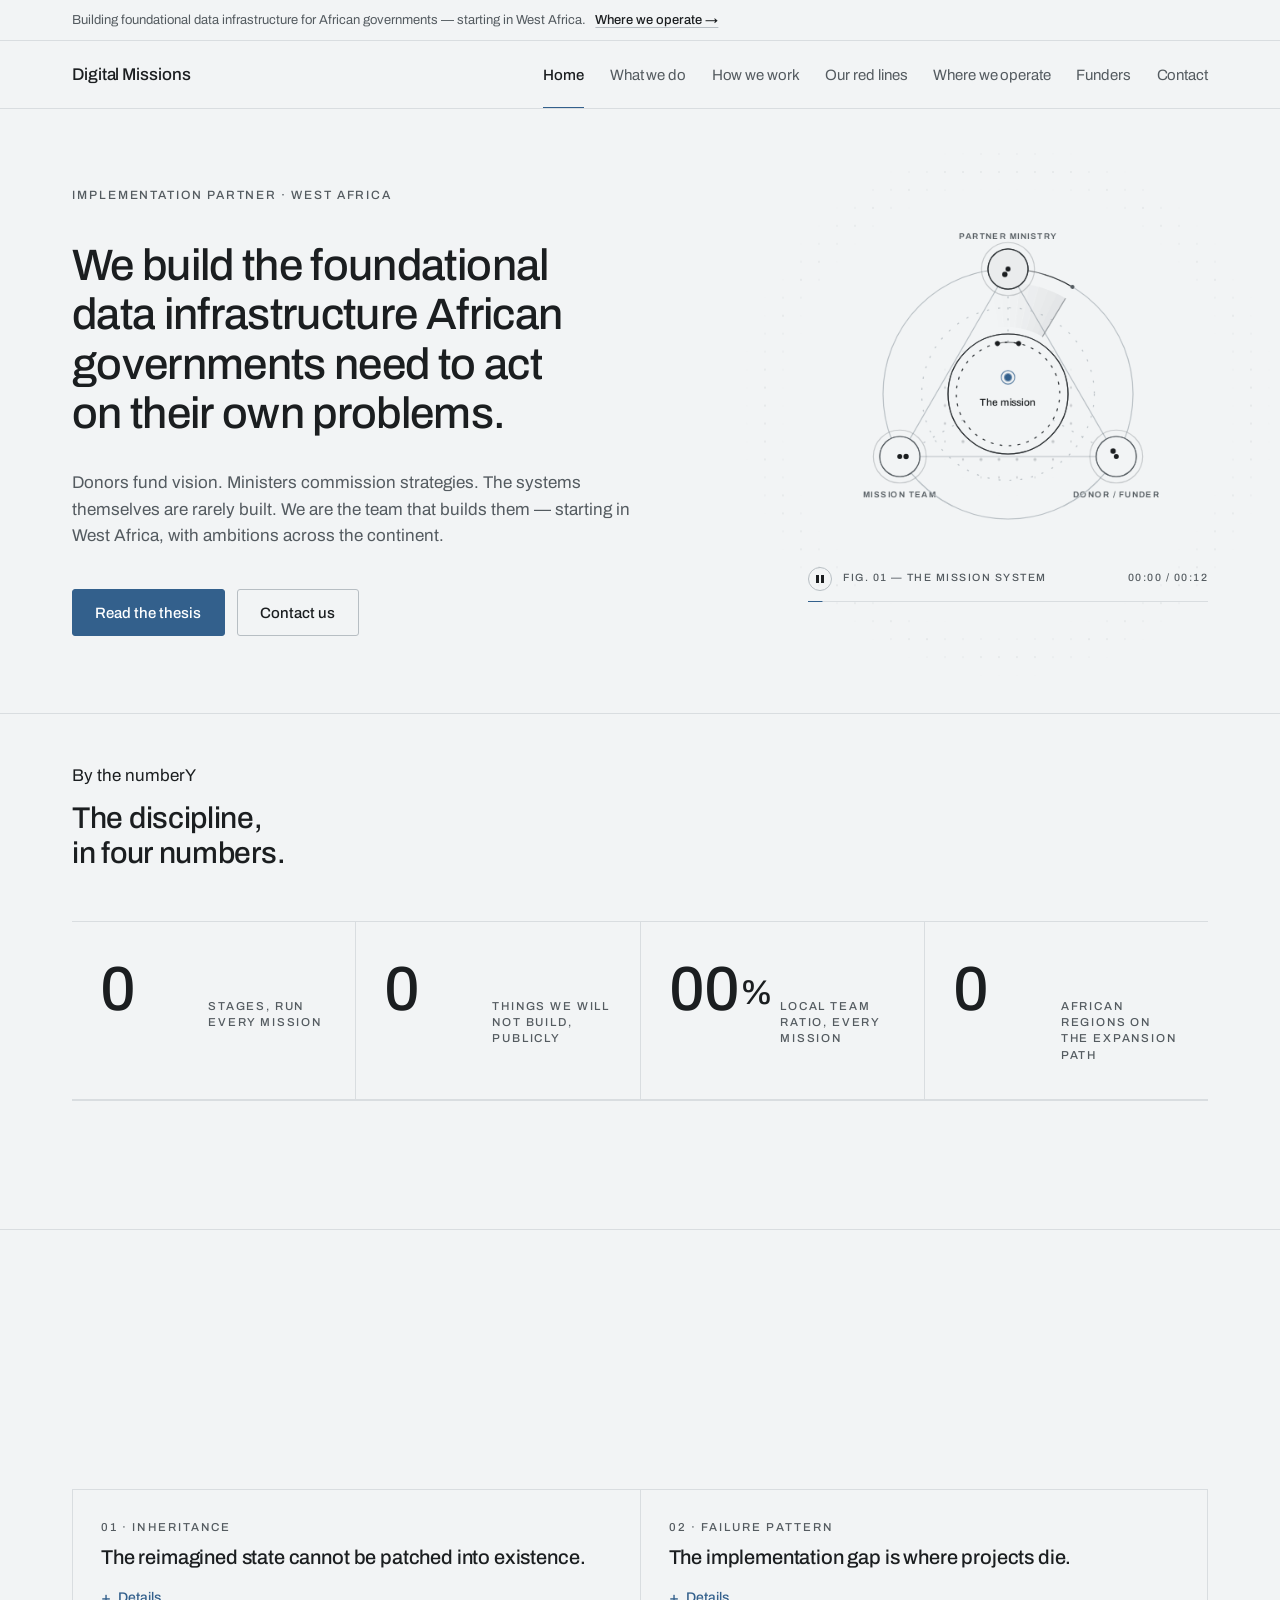
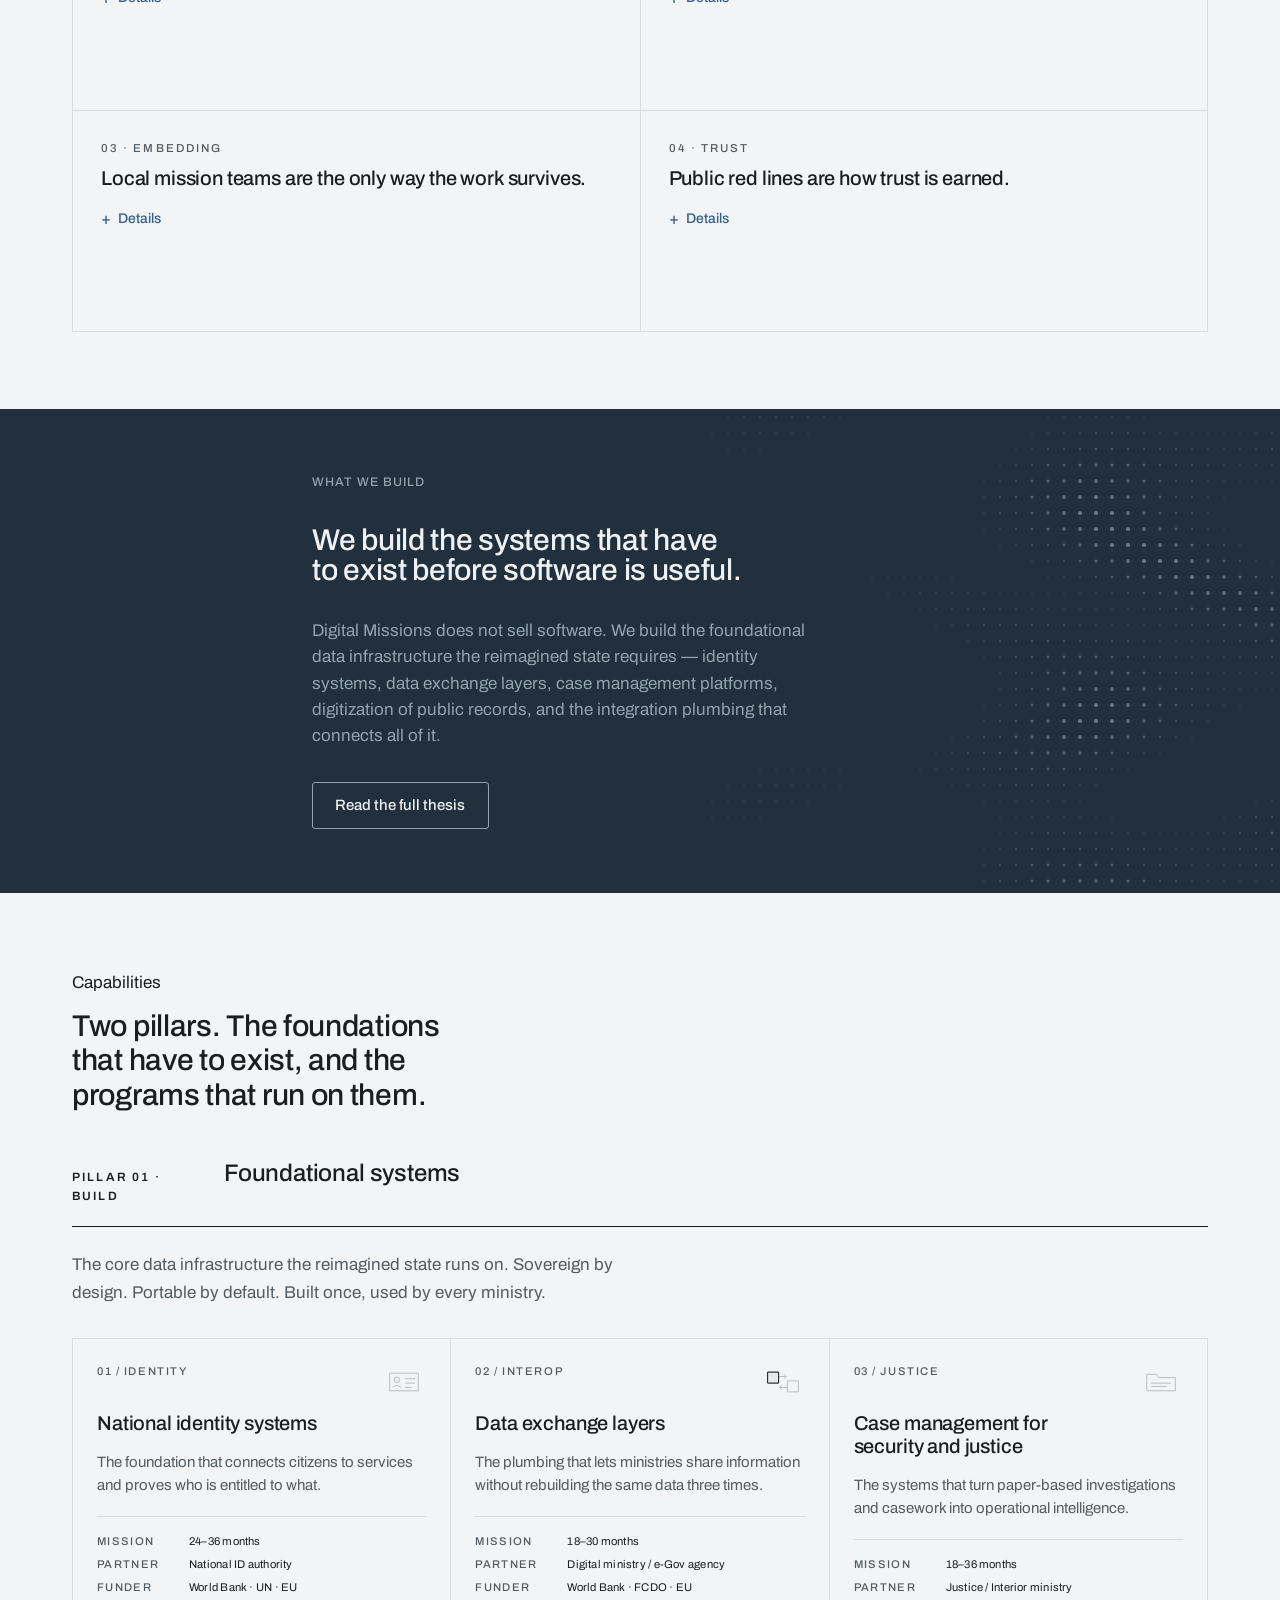
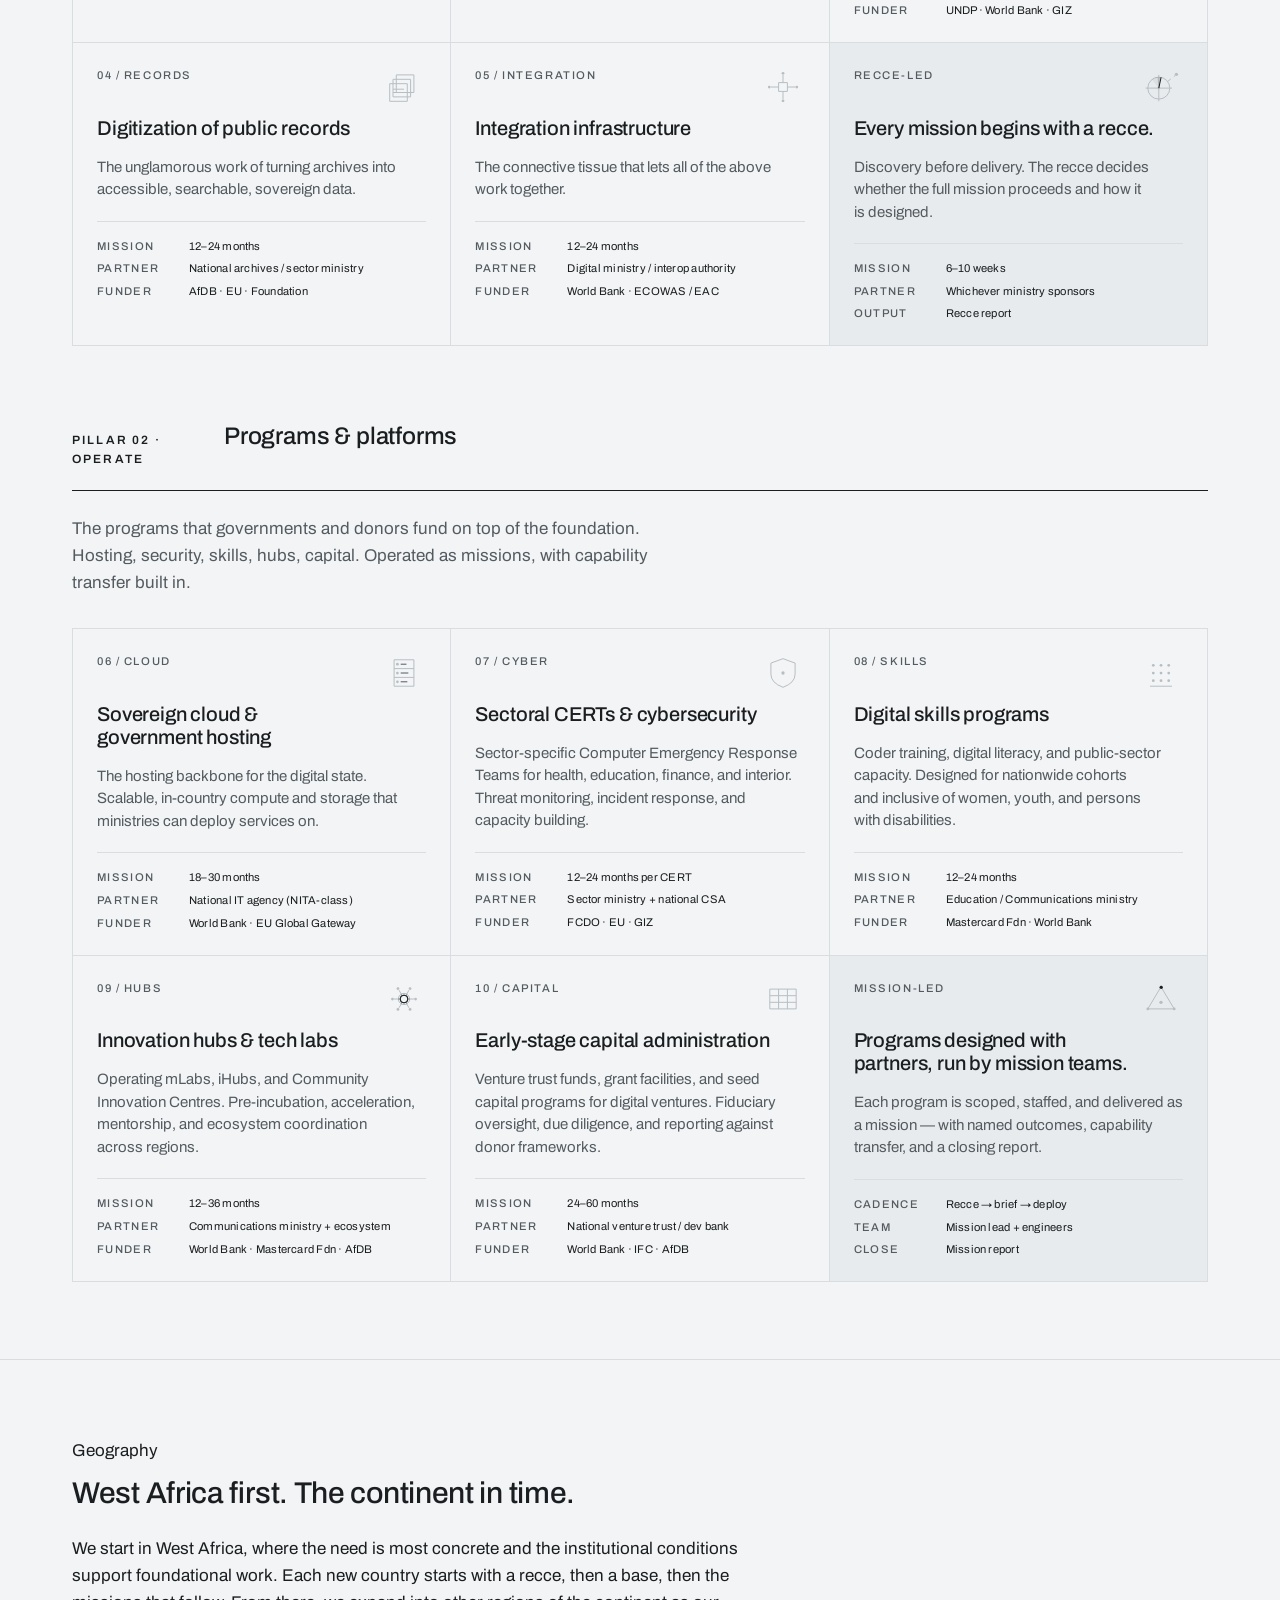
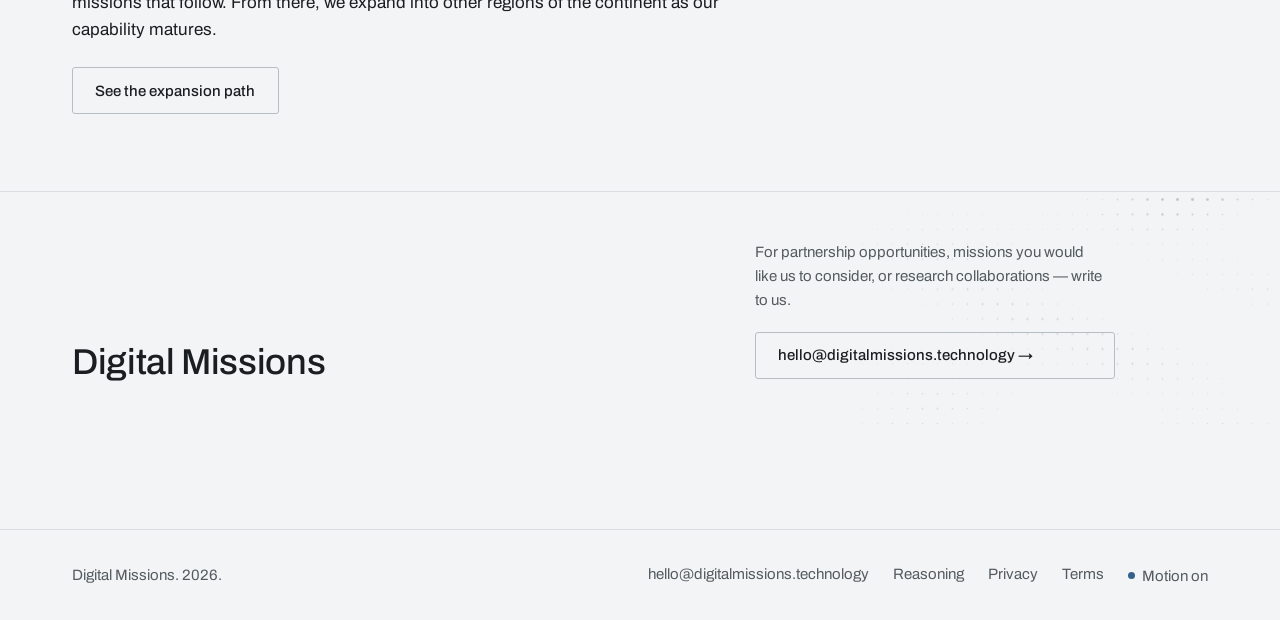
==== commit b0d6d213: "Motion, full throttle; ECOWAS map corrected to 12 member states Map: Burkina Faso, Mali, and Niger r" ====
--- a/index.html
+++ b/index.html
@@ -15,9 +15,9 @@
   <meta name="twitter:card" content="summary">
   <link rel="preconnect" href="https://fonts.googleapis.com">
   <link rel="preconnect" href="https://fonts.gstatic.com" crossorigin>
-  <link rel="stylesheet" href="assets/styles.css?v=20260925.1">
-  <script>(function(d){try{if(!matchMedia('(prefers-reduced-motion: reduce)').matches){d.classList.add('motion');setTimeout(function(){if(!window.DMMotion){d.classList.remove('motion')}},2500)}}catch(e){}})(document.documentElement);</script>
-  <script src="assets/motion.js?v=20260925.1" defer></script>
+  <link rel="stylesheet" href="assets/styles.css?v=20260926.3">
+  <script>(function(d){try{if(!matchMedia('(prefers-reduced-motion: reduce)').matches){d.classList.add('motion');var p=null,s=null;try{p=localStorage.getItem('dm-motion');s=sessionStorage.getItem('dm-intro')}catch(e){}if(p==='paused'){d.classList.add('motion-paused')}else if(!s&&!location.hash){d.classList.add('intro')}setTimeout(function(){if(!window.DMMotion){d.classList.remove('motion','intro')}},2500)}}catch(e){}})(document.documentElement);</script>
+  <script src="assets/motion.js?v=20260926.3" defer></script>
 </head>
 <body>
 
@@ -76,7 +76,7 @@
         <a class="btn" href="contact.html">Contact us</a>
       </div>
 
-      <svg class="plate hero-plate" data-loop="12" fill="none" stroke="currentColor" viewBox="0 0 480 400" xmlns="http://www.w3.org/2000/svg" role="img" aria-label="Schematic of the mission system: a mission connects the partner ministry, the mission team, and the donor or funder.">
+      <svg data-scene="amp-home" class="plate hero-plate" data-loop="12" data-still="5.3" fill="none" stroke="currentColor" viewBox="0 0 480 400" xmlns="http://www.w3.org/2000/svg" role="img" aria-label="Schematic of the mission system: a mission connects the partner ministry, the mission team, and the donor or funder.">
         <title>The mission system</title>
         <!-- Outer system boundary -->
         <circle class="plate-line" cx="240" cy="210" r="150"/>
@@ -97,18 +97,133 @@
         <circle class="plate-dot" fill="currentColor" stroke="none" cx="369.9" cy="285" r="3"/>
         <text class="plate-text" fill="currentColor" stroke="none" x="370" y="334">Donor / funder</text>
         <g class="fx" aria-hidden="true">
+          <!-- Radar: a sweep on the system boundary, clockwise, one turn per loop -->
+          <g>
+            <animateTransform attributeName="transform" type="rotate" values="-72 240 210;288 240 210" dur="12s" repeatCount="indefinite"/>
+            <path class="fx-wedge" d="M373.49,198.32 A134,134 0 0 1 374,210 L320,210 A80,80 0 0 0 319.7,203.03 Z"/>
+            <path class="fx-wedge" d="M371.96,186.73 A134,134 0 0 1 373.49,198.32 L319.7,203.03 A80,80 0 0 0 318.78,196.11 Z" opacity="0.81"/>
+            <path class="fx-wedge" d="M369.43,175.32 A134,134 0 0 1 371.96,186.73 L318.78,196.11 A80,80 0 0 0 317.27,189.29 Z" opacity="0.63"/>
+            <path class="fx-wedge" d="M365.92,164.17 A134,134 0 0 1 369.43,175.32 L317.27,189.29 A80,80 0 0 0 315.18,182.64 Z" opacity="0.47"/>
+            <path class="fx-wedge" d="M361.45,153.37 A134,134 0 0 1 365.92,164.17 L315.18,182.64 A80,80 0 0 0 312.5,176.19 Z" opacity="0.33"/>
+            <path class="fx-wedge" d="M356.05,143 A134,134 0 0 1 361.45,153.37 L312.5,176.19 A80,80 0 0 0 309.28,170 Z" opacity="0.21"/>
+            <path class="fx-wedge" d="M349.77,133.14 A134,134 0 0 1 356.05,143 L309.28,170 A80,80 0 0 0 305.53,164.11 Z" opacity="0.11"/>
+            <path class="fx-wedge" d="M342.65,123.87 A134,134 0 0 1 349.77,133.14 L305.53,164.11 A80,80 0 0 0 301.28,158.58 Z" opacity="0.04"/>
+            <path class="fx-hi" d="M388.88,191.72 A150,150 0 0 1 390,210"/>
+            <path class="fx-hi" d="M385.54,173.71 A150,150 0 0 1 388.88,191.72" opacity="0.79"/>
+            <path class="fx-hi" d="M380.04,156.24 A150,150 0 0 1 385.54,173.71" opacity="0.6"/>
+            <path class="fx-hi" d="M372.44,139.58 A150,150 0 0 1 380.04,156.24" opacity="0.43"/>
+            <path class="fx-hi" d="M362.87,123.96 A150,150 0 0 1 372.44,139.58" opacity="0.29"/>
+            <path class="fx-hi" d="M351.47,109.63 A150,150 0 0 1 362.87,123.96" opacity="0.17"/>
+            <path class="fx-hi" d="M338.41,96.79 A150,150 0 0 1 351.47,109.63" opacity="0.08"/>
+            <path class="fx-hi" d="M323.88,85.64 A150,150 0 0 1 338.41,96.79" opacity="0.02"/>
+            <line class="fx-sweep" x1="320" y1="210" x2="374" y2="210" opacity="0.55"/>
+            <circle class="fx-packet fx-packet--soft" cx="390" cy="210" r="2.4" opacity="1">
+              <animate attributeName="opacity" values="1;1;0;0;1;1;0;0;1;1" keyTimes="0;0.325;0.335;0.3717;0.3817;0.525;0.535;0.5717;0.5817;1" dur="12s" repeatCount="indefinite" calcMode="spline" keySplines="0 0 1 1;0 0 1 1;0 0 1 1;0 0 1 1;0 0 1 1;0 0 1 1;0 0 1 1;0 0 1 1;0 0 1 1"/>
+            </circle>
+          </g>
+          <!-- The boundary redrawn where it runs by the lower labels, so the sweep passes beneath them -->
+          <path class="plate-line" d="M347.9,314.2 A150,150 0 0 1 305.76,344.82 M174.24,344.82 A150,150 0 0 1 132.1,314.2"/>
+          <!-- Trails behind the relay packets on the triangle, one per edge per beat -->
+          <line class="fx-sweep" x1="240" y1="60" x2="240" y2="60">
+            <animate attributeName="x1" values="240;240;110.1;110.1" keyTimes="0;0.1375;0.93;1" dur="4s" repeatCount="indefinite" calcMode="spline" keySplines="0 0 1 1;.45 0 .55 1;0 0 1 1"/>
+            <animate attributeName="x2" values="240;110.1;110.1" keyTimes="0;0.85;1" dur="4s" repeatCount="indefinite" calcMode="spline" keySplines=".45 0 .55 1;0 0 1 1"/>
+            <animate attributeName="y1" values="60;60;285;285" keyTimes="0;0.1375;0.93;1" dur="4s" repeatCount="indefinite" calcMode="spline" keySplines="0 0 1 1;.45 0 .55 1;0 0 1 1"/>
+            <animate attributeName="y2" values="60;285;285" keyTimes="0;0.85;1" dur="4s" repeatCount="indefinite" calcMode="spline" keySplines=".45 0 .55 1;0 0 1 1"/>
+          </line>
+          <line class="fx-sweep" x1="110.1" y1="285" x2="110.1" y2="285">
+            <animate attributeName="x1" values="110.1;110.1;369.9;369.9" keyTimes="0;0.1375;0.93;1" dur="4s" repeatCount="indefinite" calcMode="spline" keySplines="0 0 1 1;.45 0 .55 1;0 0 1 1"/>
+            <animate attributeName="x2" values="110.1;369.9;369.9" keyTimes="0;0.85;1" dur="4s" repeatCount="indefinite" calcMode="spline" keySplines=".45 0 .55 1;0 0 1 1"/>
+          </line>
+          <line class="fx-sweep" x1="369.9" y1="285" x2="369.9" y2="285">
+            <animate attributeName="x1" values="369.9;369.9;240;240" keyTimes="0;0.1375;0.93;1" dur="4s" repeatCount="indefinite" calcMode="spline" keySplines="0 0 1 1;.45 0 .55 1;0 0 1 1"/>
+            <animate attributeName="x2" values="369.9;240;240" keyTimes="0;0.85;1" dur="4s" repeatCount="indefinite" calcMode="spline" keySplines=".45 0 .55 1;0 0 1 1"/>
+            <animate attributeName="y1" values="285;285;60;60" keyTimes="0;0.1375;0.93;1" dur="4s" repeatCount="indefinite" calcMode="spline" keySplines="0 0 1 1;.45 0 .55 1;0 0 1 1"/>
+            <animate attributeName="y2" values="285;60;60" keyTimes="0;0.85;1" dur="4s" repeatCount="indefinite" calcMode="spline" keySplines=".45 0 .55 1;0 0 1 1"/>
+          </line>
+          <!-- Spokes: each party to the mission hub -->
+          <line class="fx-soft" x1="240" y1="148" x2="240" y2="60"/>
+          <line class="fx-soft" x1="293.69" y1="241" x2="369.9" y2="285"/>
+          <line class="fx-soft" x1="186.31" y1="241" x2="110.1" y2="285"/>
+          <g>
+            <animateTransform attributeName="transform" type="rotate" calcMode="discrete" values="0 240 210;120 240 210;240 240 210" dur="12s" begin="-9.5s" repeatCount="indefinite"/>
+            <line class="fx-hi" x1="369.9" y1="285" x2="369.9" y2="285">
+              <animate attributeName="x1" values="369.9;369.9;293.69;293.69" keyTimes="0;0.32;0.455;1" dur="4s" begin="-1.5s" repeatCount="indefinite" calcMode="spline" keySplines="0 0 1 1;.45 0 .55 1;0 0 1 1"/>
+              <animate attributeName="x2" values="369.9;369.9;293.69;293.69" keyTimes="0;0.25;0.4;1" dur="4s" begin="-1.5s" repeatCount="indefinite" calcMode="spline" keySplines="0 0 1 1;.45 0 .55 1;0 0 1 1"/>
+              <animate attributeName="y1" values="285;285;241;241" keyTimes="0;0.32;0.455;1" dur="4s" begin="-1.5s" repeatCount="indefinite" calcMode="spline" keySplines="0 0 1 1;.45 0 .55 1;0 0 1 1"/>
+              <animate attributeName="y2" values="285;285;241;241" keyTimes="0;0.25;0.4;1" dur="4s" begin="-1.5s" repeatCount="indefinite" calcMode="spline" keySplines="0 0 1 1;.45 0 .55 1;0 0 1 1"/>
+            </line>
+            <line class="fx-hi" x1="186.31" y1="241" x2="186.31" y2="241">
+              <animate attributeName="x1" values="186.31;186.31;110.1;110.1" keyTimes="0;0.7075;0.8425;1" dur="4s" begin="-1.5s" repeatCount="indefinite" calcMode="spline" keySplines="0 0 1 1;.45 0 .55 1;0 0 1 1"/>
+              <animate attributeName="x2" values="186.31;186.31;110.1;110.1" keyTimes="0;0.6375;0.7875;1" dur="4s" begin="-1.5s" repeatCount="indefinite" calcMode="spline" keySplines="0 0 1 1;.45 0 .55 1;0 0 1 1"/>
+              <animate attributeName="y1" values="241;241;285;285" keyTimes="0;0.7075;0.8425;1" dur="4s" begin="-1.5s" repeatCount="indefinite" calcMode="spline" keySplines="0 0 1 1;.45 0 .55 1;0 0 1 1"/>
+              <animate attributeName="y2" values="241;241;285;285" keyTimes="0;0.6375;0.7875;1" dur="4s" begin="-1.5s" repeatCount="indefinite" calcMode="spline" keySplines="0 0 1 1;.45 0 .55 1;0 0 1 1"/>
+            </line>
+            <line class="fx-hi" x1="240" y1="148" x2="240" y2="148">
+              <animate attributeName="y1" values="148;148;60;60" keyTimes="0;0.7075;0.8425;1" dur="4s" begin="-1.5s" repeatCount="indefinite" calcMode="spline" keySplines="0 0 1 1;.45 0 .55 1;0 0 1 1"/>
+              <animate attributeName="y2" values="148;148;60;60" keyTimes="0;0.6375;0.7875;1" dur="4s" begin="-1.5s" repeatCount="indefinite" calcMode="spline" keySplines="0 0 1 1;.45 0 .55 1;0 0 1 1"/>
+            </line>
+          </g>
+          <!-- Party nodes redrawn so the sweep and trails pass beneath them -->
+          <circle class="plate-node" cx="240" cy="60" r="24"/>
+          <circle class="plate-dot" fill="currentColor" stroke="none" cx="240" cy="60" r="3"/>
+          <circle class="plate-node" cx="110.1" cy="285" r="24"/>
+          <circle class="plate-dot" fill="currentColor" stroke="none" cx="110.1" cy="285" r="3"/>
+          <circle class="plate-node" cx="369.9" cy="285" r="24"/>
+          <circle class="plate-dot" fill="currentColor" stroke="none" cx="369.9" cy="285" r="3"/>
+          <!-- The mission hub: a dashed ring turning slowly against the sweep -->
+          <g>
+            <animateTransform attributeName="transform" type="rotate" values="0 240 210;-60 240 210" dur="12s" repeatCount="indefinite"/>
+            <path class="plate-line" d="M301.98,208.38 A62,62 0 0 1 301.98,211.62 M301.32,219.16 A62,62 0 0 1 300.76,222.36 M298.8,229.67 A62,62 0 0 1 297.69,232.72 M294.49,239.58 A62,62 0 0 1 292.86,242.39 M288.52,248.6 A62,62 0 0 1 286.44,251.08 M281.08,256.44 A62,62 0 0 1 278.6,258.52 M272.39,262.86 A62,62 0 0 1 269.58,264.49 M262.72,267.69 A62,62 0 0 1 259.67,268.8 M252.36,270.76 A62,62 0 0 1 249.16,271.32 M241.62,271.98 A62,62 0 0 1 238.38,271.98 M230.84,271.32 A62,62 0 0 1 227.64,270.76 M220.33,268.8 A62,62 0 0 1 217.28,267.69 M210.42,264.49 A62,62 0 0 1 207.61,262.86 M201.4,258.52 A62,62 0 0 1 198.92,256.44 M193.56,251.08 A62,62 0 0 1 191.48,248.6 M187.14,242.39 A62,62 0 0 1 185.51,239.58 M182.31,232.72 A62,62 0 0 1 181.2,229.67 M179.24,222.36 A62,62 0 0 1 178.68,219.16 M178.02,211.62 A62,62 0 0 1 178.02,208.38 M178.68,200.84 A62,62 0 0 1 179.24,197.64 M181.2,190.33 A62,62 0 0 1 182.31,187.28 M185.51,180.42 A62,62 0 0 1 187.14,177.61 M191.48,171.4 A62,62 0 0 1 193.56,168.92 M198.92,163.56 A62,62 0 0 1 201.4,161.48 M207.61,157.14 A62,62 0 0 1 210.42,155.51 M217.28,152.31 A62,62 0 0 1 220.33,151.2 M227.64,149.24 A62,62 0 0 1 230.84,148.68 M238.38,148.02 A62,62 0 0 1 241.62,148.02 M249.16,148.68 A62,62 0 0 1 252.36,149.24 M259.67,151.2 A62,62 0 0 1 262.72,152.31 M269.58,155.51 A62,62 0 0 1 272.39,157.14 M278.6,161.48 A62,62 0 0 1 281.08,163.56 M286.44,168.92 A62,62 0 0 1 288.52,171.4 M292.86,177.61 A62,62 0 0 1 294.49,180.42 M297.69,187.28 A62,62 0 0 1 298.8,190.33 M300.76,197.64 A62,62 0 0 1 301.32,200.84"/>
+            <path class="fx-hi" d="M301.98,208.38 A62,62 0 0 1 301.98,211.62 M301.32,219.16 A62,62 0 0 1 300.76,222.36 M298.8,229.67 A62,62 0 0 1 297.69,232.72 M294.49,239.58 A62,62 0 0 1 292.86,242.39 M288.52,248.6 A62,62 0 0 1 286.44,251.08 M281.08,256.44 A62,62 0 0 1 278.6,258.52 M272.39,262.86 A62,62 0 0 1 269.58,264.49 M262.72,267.69 A62,62 0 0 1 259.67,268.8 M252.36,270.76 A62,62 0 0 1 249.16,271.32 M241.62,271.98 A62,62 0 0 1 238.38,271.98 M230.84,271.32 A62,62 0 0 1 227.64,270.76 M220.33,268.8 A62,62 0 0 1 217.28,267.69 M210.42,264.49 A62,62 0 0 1 207.61,262.86 M201.4,258.52 A62,62 0 0 1 198.92,256.44 M193.56,251.08 A62,62 0 0 1 191.48,248.6 M187.14,242.39 A62,62 0 0 1 185.51,239.58 M182.31,232.72 A62,62 0 0 1 181.2,229.67 M179.24,222.36 A62,62 0 0 1 178.68,219.16 M178.02,211.62 A62,62 0 0 1 178.02,208.38 M178.68,200.84 A62,62 0 0 1 179.24,197.64 M181.2,190.33 A62,62 0 0 1 182.31,187.28 M185.51,180.42 A62,62 0 0 1 187.14,177.61 M191.48,171.4 A62,62 0 0 1 193.56,168.92 M198.92,163.56 A62,62 0 0 1 201.4,161.48 M207.61,157.14 A62,62 0 0 1 210.42,155.51 M217.28,152.31 A62,62 0 0 1 220.33,151.2 M227.64,149.24 A62,62 0 0 1 230.84,148.68 M238.38,148.02 A62,62 0 0 1 241.62,148.02 M249.16,148.68 A62,62 0 0 1 252.36,149.24 M259.67,151.2 A62,62 0 0 1 262.72,152.31 M269.58,155.51 A62,62 0 0 1 272.39,157.14 M278.6,161.48 A62,62 0 0 1 281.08,163.56 M286.44,168.92 A62,62 0 0 1 288.52,171.4 M292.86,177.61 A62,62 0 0 1 294.49,180.42 M297.69,187.28 A62,62 0 0 1 298.8,190.33 M300.76,197.64 A62,62 0 0 1 301.32,200.84" opacity="0">
+              <animate attributeName="opacity" values="0;0;1;0;0" keyTimes="0;0.395;0.415;0.7;1" dur="4s" begin="-1.5s" repeatCount="indefinite" calcMode="spline" keySplines="0 0 1 1;.16 1 .3 1;.45 0 .55 1;0 0 1 1"/>
+            </path>
+          </g>
+          <g>
+            <animateTransform attributeName="transform" type="rotate" calcMode="discrete" values="0 240 210;120 240 210;240 240 210" dur="12s" begin="-9.5s" repeatCount="indefinite"/>
+            <g>
+              <animateTransform attributeName="transform" type="rotate" values="30 240 210;30 240 210;150 240 210;150 240 210" keyTimes="0;0.4375;0.6375;1" dur="4s" begin="-1.5s" repeatCount="indefinite" calcMode="spline" keySplines="0 0 1 1;.45 0 .55 1;0 0 1 1"/>
+              <path class="fx-hi" d="M297.49,186.77 A62,62 0 0 1 302,210" opacity="0">
+                <animate attributeName="opacity" values="0;0;1;1;0;0" keyTimes="0;0.4675;0.5125;0.5675;0.6175;1" dur="4s" begin="-1.5s" repeatCount="indefinite" calcMode="spline" keySplines="0 0 1 1;0 0 1 1;0 0 1 1;0 0 1 1;0 0 1 1"/>
+              </path>
+            </g>
+            <g>
+              <animateTransform attributeName="transform" type="rotate" values="30 240 210;30 240 210;-90 240 210;-90 240 210" keyTimes="0;0.4375;0.6375;1" dur="4s" begin="-1.5s" repeatCount="indefinite" calcMode="spline" keySplines="0 0 1 1;.45 0 .55 1;0 0 1 1"/>
+              <path class="fx-hi" d="M302,210 A62,62 0 0 1 297.49,233.23" opacity="0">
+                <animate attributeName="opacity" values="0;0;1;1;0;0" keyTimes="0;0.4675;0.5125;0.5675;0.6175;1" dur="4s" begin="-1.5s" repeatCount="indefinite" calcMode="spline" keySplines="0 0 1 1;0 0 1 1;0 0 1 1;0 0 1 1;0 0 1 1"/>
+              </path>
+            </g>
+            <circle class="fx-hi fx-hi--fill" cx="369.9" cy="285" r="24" opacity="0">
+              <animate attributeName="opacity" values="0;0;1;1;0;0" keyTimes="0;0.215;0.24;0.4;0.625;1" dur="4s" begin="-1.5s" repeatCount="indefinite" calcMode="spline" keySplines="0 0 1 1;.16 1 .3 1;0 0 1 1;.45 0 .55 1;0 0 1 1"/>
+            </circle>
+            <circle class="fx-hi fx-hi--fill" cx="110.1" cy="285" r="24" opacity="0">
+              <animate attributeName="opacity" values="0;0;1;1;0;0" keyTimes="0;0.7725;0.7975;0.8625;0.975;1" dur="4s" begin="-1.5s" repeatCount="indefinite" calcMode="spline" keySplines="0 0 1 1;.16 1 .3 1;0 0 1 1;.45 0 .55 1;0 0 1 1"/>
+            </circle>
+            <circle class="fx-hi fx-hi--fill" cx="240" cy="60" r="24" opacity="0">
+              <animate attributeName="opacity" values="0;0;1;1;0;0" keyTimes="0;0.7725;0.7975;0.8625;0.975;1" dur="4s" begin="-1.5s" repeatCount="indefinite" calcMode="spline" keySplines="0 0 1 1;.16 1 .3 1;0 0 1 1;.45 0 .55 1;0 0 1 1"/>
+            </circle>
+          </g>
+          <circle class="fx-hi" cx="240" cy="210" r="72" opacity="0">
+            <animate attributeName="opacity" values="0;0;1;0;0" keyTimes="0;0.395;0.415;0.65;1" dur="4s" begin="-1.5s" repeatCount="indefinite" calcMode="spline" keySplines="0 0 1 1;.16 1 .3 1;.45 0 .55 1;0 0 1 1"/>
+          </circle>
+          <!-- Ripple: the heartbeat carried outward from the mission rim -->
+          <circle class="fx-soft" cx="240" cy="210" r="72" opacity="0">
+            <animate attributeName="r" values="72;72;112;112" keyTimes="0;0.4;0.775;1" dur="4s" begin="-1.5s" repeatCount="indefinite" calcMode="spline" keySplines="0 0 1 1;.16 1 .3 1;0 0 1 1"/>
+            <animate attributeName="opacity" values="0;0;1;0;0" keyTimes="0;0.3975;0.4125;0.775;1" dur="4s" begin="-1.5s" repeatCount="indefinite" calcMode="spline" keySplines="0 0 1 1;0 0 1 1;.45 0 .55 1;0 0 1 1"/>
+          </circle>
+          <!-- Arrival pulses at the three parties (every 4s, on arrival) -->
           <circle class="fx-ring" cx="240" cy="60" r="24" opacity="0">
-            <animate attributeName="r" values="24;42;42" keyTimes="0;0.4;1" dur="4s" begin="3.4s" repeatCount="indefinite"/>
-            <animate attributeName="opacity" values="0.8;0;0" keyTimes="0;0.4;1" dur="4s" begin="3.4s" repeatCount="indefinite"/>
+            <animate attributeName="r" values="24;36;36" keyTimes="0;0.4;1" dur="4s" begin="-0.6s" repeatCount="indefinite"/>
+            <animate attributeName="opacity" values="0.8;0;0" keyTimes="0;0.4;1" dur="4s" begin="-0.6s" repeatCount="indefinite"/>
           </circle>
           <circle class="fx-ring" cx="110.1" cy="285" r="24" opacity="0">
-            <animate attributeName="r" values="24;42;42" keyTimes="0;0.4;1" dur="4s" begin="3.4s" repeatCount="indefinite"/>
-            <animate attributeName="opacity" values="0.8;0;0" keyTimes="0;0.4;1" dur="4s" begin="3.4s" repeatCount="indefinite"/>
+            <animate attributeName="r" values="24;36;36" keyTimes="0;0.4;1" dur="4s" begin="-0.6s" repeatCount="indefinite"/>
+            <animate attributeName="opacity" values="0.8;0;0" keyTimes="0;0.4;1" dur="4s" begin="-0.6s" repeatCount="indefinite"/>
           </circle>
           <circle class="fx-ring" cx="369.9" cy="285" r="24" opacity="0">
-            <animate attributeName="r" values="24;42;42" keyTimes="0;0.4;1" dur="4s" begin="3.4s" repeatCount="indefinite"/>
-            <animate attributeName="opacity" values="0.8;0;0" keyTimes="0;0.4;1" dur="4s" begin="3.4s" repeatCount="indefinite"/>
+            <animate attributeName="r" values="24;36;36" keyTimes="0;0.4;1" dur="4s" begin="-0.6s" repeatCount="indefinite"/>
+            <animate attributeName="opacity" values="0.8;0;0" keyTimes="0;0.4;1" dur="4s" begin="-0.6s" repeatCount="indefinite"/>
           </circle>
+          <!-- Relay packets around the triangle (unchanged) -->
           <circle class="fx-packet" r="3.2">
             <animateMotion dur="12s" begin="0s" repeatCount="indefinite" path="M240,60 L110.1,285 L369.9,285 Z" calcMode="spline" keyPoints="0;0.3333;0.3333;0.6667;0.6667;1;1" keyTimes="0;0.2833;0.3333;0.6167;0.6667;0.95;1" keySplines=".45 0 .55 1;0 0 1 1;.45 0 .55 1;0 0 1 1;.45 0 .55 1;0 0 1 1"/>
           </circle>
@@ -118,12 +233,26 @@
           <circle class="fx-packet" r="3.2">
             <animateMotion dur="12s" begin="-8s" repeatCount="indefinite" path="M240,60 L110.1,285 L369.9,285 Z" calcMode="spline" keyPoints="0;0.3333;0.3333;0.6667;0.6667;1;1" keyTimes="0;0.2833;0.3333;0.6167;0.6667;0.95;1" keySplines=".45 0 .55 1;0 0 1 1;.45 0 .55 1;0 0 1 1;.45 0 .55 1;0 0 1 1"/>
           </circle>
+          <!-- Exchange: the swept party sends in; the mission routes it round the hub and out to the other two -->
+          <g>
+            <animateTransform attributeName="transform" type="rotate" calcMode="discrete" values="0 240 210;120 240 210;240 240 210" dur="12s" begin="-9.5s" repeatCount="indefinite"/>
+            <circle class="fx-packet" r="3" opacity="0">
+              <animateMotion dur="4s" begin="-1.5s" repeatCount="indefinite" path="M369.9,285 L293.69,241 A62,62 0 0 1 186.31,241 L110.1,285" calcMode="spline" keyPoints="0;0;0.2877;0.2877;0.7123;1;1" keyTimes="0;0.25;0.4;0.4375;0.6375;0.7875;1" keySplines="0 0 1 1;.45 0 .55 1;0 0 1 1;.45 0 .55 1;.45 0 .55 1;0 0 1 1"/>
+              <animate attributeName="opacity" values="0;0;1;1;0;0" keyTimes="0;0.245;0.275;0.7875;0.8225;1" dur="4s" begin="-1.5s" repeatCount="indefinite" calcMode="spline" keySplines="0 0 1 1;0 0 1 1;0 0 1 1;0 0 1 1;0 0 1 1"/>
+            </circle>
+            <circle class="fx-packet" r="3" opacity="0">
+              <animateMotion dur="4s" begin="-1.5s" repeatCount="indefinite" path="M369.9,285 L293.69,241 A62,62 0 0 0 240,148 L240,60" calcMode="spline" keyPoints="0;0;0.2877;0.2877;0.7123;1;1" keyTimes="0;0.25;0.4;0.4375;0.6375;0.7875;1" keySplines="0 0 1 1;.45 0 .55 1;0 0 1 1;.45 0 .55 1;.45 0 .55 1;0 0 1 1"/>
+              <animate attributeName="opacity" values="0;0;1;1;0;0" keyTimes="0;0.245;0.275;0.7875;0.8225;1" dur="4s" begin="-1.5s" repeatCount="indefinite" calcMode="spline" keySplines="0 0 1 1;0 0 1 1;0 0 1 1;0 0 1 1;0 0 1 1"/>
+            </circle>
+          </g>
+          <!-- Mission heartbeat: a double beat as the sent packet reaches the hub -->
           <circle class="fx-ring fx-ring--accent" cx="240" cy="190" r="4" opacity="0">
-            <animate attributeName="r" values="4;26;26" keyTimes="0;0.45;1" dur="4s" begin="3.7s" repeatCount="indefinite"/>
-            <animate attributeName="opacity" values="0.9;0;0" keyTimes="0;0.45;1" dur="4s" begin="3.7s" repeatCount="indefinite"/>
+            <animate attributeName="r" values="4;26;26" keyTimes="0;0.45;1" dur="4s" begin="0.1s" repeatCount="indefinite"/>
+            <animate attributeName="opacity" values="0.9;0;0" keyTimes="0;0.45;1" dur="4s" begin="0.1s" repeatCount="indefinite"/>
           </circle>
-          <circle class="fx-packet fx-packet--soft" r="2">
-            <animateMotion dur="24s" repeatCount="indefinite" path="M240,60 A150,150 0 1 1 239.99,60"/>
+          <circle class="fx-ring fx-ring--accent" cx="240" cy="190" r="4" opacity="0">
+            <animate attributeName="r" values="4;22;22" keyTimes="0;0.45;1" dur="4s" begin="0.38s" repeatCount="indefinite"/>
+            <animate attributeName="opacity" values="0.6;0;0" keyTimes="0;0.45;1" dur="4s" begin="0.38s" repeatCount="indefinite"/>
           </circle>
         </g>
       </svg>
@@ -238,13 +367,45 @@
           <div class="card">
             <div class="glyph-head">
               <span class="card__index">01 / Identity</span>
-              <svg class="plate glyph-sm" fill="none" stroke="currentColor" viewBox="0 0 80 80" xmlns="http://www.w3.org/2000/svg" aria-hidden="true">
+              <svg data-scene="glyphs-home-a" class="plate glyph-sm" data-fx-loop="6" fill="none" stroke="currentColor" viewBox="0 0 80 80" xmlns="http://www.w3.org/2000/svg" aria-hidden="true">
               <path class="plate-line" vector-effect="non-scaling-stroke" d="M14,24 L66,24 L66,56 L14,56 Z"/>
               <circle class="plate-line" vector-effect="non-scaling-stroke" cx="27" cy="36" r="5"/>
               <path class="plate-line" vector-effect="non-scaling-stroke" d="M19,50 Q27,43 35,50"/>
               <line class="plate-line" vector-effect="non-scaling-stroke" x1="42" y1="34" x2="60" y2="34"/>
               <line class="plate-line" vector-effect="non-scaling-stroke" x1="42" y1="42" x2="60" y2="42"/>
               <line class="plate-line" vector-effect="non-scaling-stroke" x1="42" y1="50" x2="54" y2="50"/>
+              <g class="fx" aria-hidden="true">
+                <rect class="fx-wedge" x="14" y="24" width="52" height="1" opacity="0">
+                  <animate attributeName="height" values="1;1;31;31;1;1" keyTimes="0;0.0667;0.4333;0.8667;0.8833;1" dur="6s" repeatCount="indefinite" calcMode="spline" keySplines="0 0 1 1;0 0 1 1;0 0 1 1;.45 0 .55 1;0 0 1 1"/>
+                  <animate attributeName="opacity" values="0;0;1;1;0;0" keyTimes="0;0.0583;0.0917;0.7;0.8;1" dur="6s" repeatCount="indefinite" calcMode="spline" keySplines="0 0 1 1;.45 0 .55 1;0 0 1 1;.45 0 .55 1;0 0 1 1"/>
+                </rect>
+                <circle class="fx-hi" cx="27" cy="36" r="5" opacity="0" vector-effect="non-scaling-stroke">
+                  <animate attributeName="opacity" values="0;0;1;1;0;0" keyTimes="0;0.14;0.2622;0.7;0.8;1" dur="6s" repeatCount="indefinite" calcMode="spline" keySplines="0 0 1 1;.45 0 .55 1;0 0 1 1;.45 0 .55 1;0 0 1 1"/>
+                </circle>
+                <path class="fx-hi" d="M19,50 Q27,43 35,50" opacity="0" vector-effect="non-scaling-stroke">
+                  <animate attributeName="opacity" values="0;0;1;1;0;0" keyTimes="0;0.3233;0.3722;0.7;0.8;1" dur="6s" repeatCount="indefinite" calcMode="spline" keySplines="0 0 1 1;.45 0 .55 1;0 0 1 1;.45 0 .55 1;0 0 1 1"/>
+                </path>
+                <line class="fx-hi" x1="42" y1="34" x2="42" y2="34" opacity="0" vector-effect="non-scaling-stroke">
+                  <animate attributeName="x2" values="42;42;60;60;42;42" keyTimes="0;0.1767;0.2517;0.8667;0.8833;1" dur="6s" repeatCount="indefinite" calcMode="spline" keySplines="0 0 1 1;.16 1 .3 1;0 0 1 1;.45 0 .55 1;0 0 1 1"/>
+                  <animate attributeName="opacity" values="0;0;1;1;0;0" keyTimes="0;0.1733;0.1933;0.7;0.8;1" dur="6s" repeatCount="indefinite" calcMode="spline" keySplines="0 0 1 1;.45 0 .55 1;0 0 1 1;.45 0 .55 1;0 0 1 1"/>
+                </line>
+                <line class="fx-hi" x1="42" y1="42" x2="42" y2="42" opacity="0" vector-effect="non-scaling-stroke">
+                  <animate attributeName="x2" values="42;42;60;60;42;42" keyTimes="0;0.2744;0.3494;0.8667;0.8833;1" dur="6s" repeatCount="indefinite" calcMode="spline" keySplines="0 0 1 1;.16 1 .3 1;0 0 1 1;.45 0 .55 1;0 0 1 1"/>
+                  <animate attributeName="opacity" values="0;0;1;1;0;0" keyTimes="0;0.2711;0.2911;0.7;0.8;1" dur="6s" repeatCount="indefinite" calcMode="spline" keySplines="0 0 1 1;.45 0 .55 1;0 0 1 1;.45 0 .55 1;0 0 1 1"/>
+                </line>
+                <line class="fx-hi" x1="42" y1="50" x2="42" y2="50" opacity="0" vector-effect="non-scaling-stroke">
+                  <animate attributeName="x2" values="42;42;54;54;42;42" keyTimes="0;0.3722;0.4472;0.8667;0.8833;1" dur="6s" repeatCount="indefinite" calcMode="spline" keySplines="0 0 1 1;.16 1 .3 1;0 0 1 1;.45 0 .55 1;0 0 1 1"/>
+                  <animate attributeName="opacity" values="0;0;1;1;0;0" keyTimes="0;0.3689;0.3889;0.7;0.8;1" dur="6s" repeatCount="indefinite" calcMode="spline" keySplines="0 0 1 1;.45 0 .55 1;0 0 1 1;.45 0 .55 1;0 0 1 1"/>
+                </line>
+                <line class="fx-bar" x1="15" y1="25" x2="65" y2="25" opacity="0" vector-effect="non-scaling-stroke">
+                  <animate attributeName="y1" values="25;25;55;55;25;25" keyTimes="0;0.0667;0.4333;0.8333;0.85;1" dur="6s" repeatCount="indefinite" calcMode="spline" keySplines="0 0 1 1;0 0 1 1;0 0 1 1;.45 0 .55 1;0 0 1 1"/>
+                  <animate attributeName="y2" values="25;25;55;55;25;25" keyTimes="0;0.0667;0.4333;0.8333;0.85;1" dur="6s" repeatCount="indefinite" calcMode="spline" keySplines="0 0 1 1;0 0 1 1;0 0 1 1;.45 0 .55 1;0 0 1 1"/>
+                  <animate attributeName="opacity" values="0;0;1;1;0;0" keyTimes="0;0.0417;0.075;0.425;0.475;1" dur="6s" repeatCount="indefinite" calcMode="spline" keySplines="0 0 1 1;.45 0 .55 1;0 0 1 1;.45 0 .55 1;0 0 1 1"/>
+                </line>
+                <path class="fx-hi" d="M14,24 L66,24 L66,56 L14,56 Z" opacity="0" vector-effect="non-scaling-stroke">
+                  <animate attributeName="opacity" values="0;0;1;1;0;0" keyTimes="0;0.45;0.5083;0.7;0.8;1" dur="6s" repeatCount="indefinite" calcMode="spline" keySplines="0 0 1 1;.16 1 .3 1;0 0 1 1;.45 0 .55 1;0 0 1 1"/>
+                </path>
+              </g>
             </svg>
             </div>
             <h3 class="card__title">National identity systems</h3>
@@ -258,11 +419,41 @@
           <div class="card">
             <div class="glyph-head">
               <span class="card__index">02 / Interop</span>
-              <svg class="plate glyph-sm" fill="none" stroke="currentColor" viewBox="0 0 80 80" xmlns="http://www.w3.org/2000/svg" aria-hidden="true">
+              <svg data-scene="glyphs-home-a" class="plate glyph-sm" data-fx-loop="5" fill="none" stroke="currentColor" viewBox="0 0 80 80" xmlns="http://www.w3.org/2000/svg" aria-hidden="true">
               <path class="plate-line" vector-effect="non-scaling-stroke" d="M12,22 L32,22 L32,42 L12,42 Z"/>
               <path class="plate-line" vector-effect="non-scaling-stroke" d="M48,38 L68,38 L68,58 L48,58 Z"/>
               <path class="plate-line" vector-effect="non-scaling-stroke" d="M32,30 L46,30 M42,26 L46,30 L42,34"/>
               <path class="plate-line" vector-effect="non-scaling-stroke" d="M48,50 L34,50 M38,46 L34,50 L38,54"/>
+              <g class="fx" aria-hidden="true">
+                <rect class="fx-hi fx-hi--fill" x="12" y="22" width="20" height="20" opacity="1" vector-effect="non-scaling-stroke">
+                  <animate attributeName="opacity" values="1;1;0;0;1;1" keyTimes="0;0.29;0.37;0.77;0.83;1" dur="5s" repeatCount="indefinite" calcMode="spline" keySplines="0 0 1 1;.45 0 .55 1;0 0 1 1;.45 0 .55 1;0 0 1 1"/>
+                </rect>
+                <rect class="fx-hi fx-hi--fill" x="48" y="38" width="20" height="20" opacity="0" vector-effect="non-scaling-stroke">
+                  <animate attributeName="opacity" values="0;0;1;1;0;0" keyTimes="0;0.27;0.33;0.79;0.87;1" dur="5s" repeatCount="indefinite" calcMode="spline" keySplines="0 0 1 1;.45 0 .55 1;0 0 1 1;.45 0 .55 1;0 0 1 1"/>
+                </rect>
+                <path class="fx-hi" d="M32,30 L46,30 M42,26 L46,30 L42,34" opacity="0" vector-effect="non-scaling-stroke">
+                  <animate attributeName="opacity" values="0;0;1;1;0;0" keyTimes="0;0.14;0.24;0.36;0.48;1" dur="5s" repeatCount="indefinite" calcMode="spline" keySplines="0 0 1 1;.45 0 .55 1;0 0 1 1;.45 0 .55 1;0 0 1 1"/>
+                </path>
+                <path class="fx-hi" d="M48,50 L34,50 M38,46 L34,50 L38,54" opacity="0" vector-effect="non-scaling-stroke">
+                  <animate attributeName="opacity" values="0;0;1;1;0;0" keyTimes="0;0.64;0.74;0.86;0.98;1" dur="5s" repeatCount="indefinite" calcMode="spline" keySplines="0 0 1 1;.45 0 .55 1;0 0 1 1;.45 0 .55 1;0 0 1 1"/>
+                </path>
+                <circle class="fx-packet fx-packet--soft" r="1.7" opacity="0">
+                  <animateMotion dur="5s" repeatCount="indefinite" path="M24,30 L44,30" keyPoints="0;0;1;1" keyTimes="0;0.11;0.32;1" calcMode="spline" keySplines="0 0 1 1;.45 0 .55 1;0 0 1 1"/>
+                  <animate attributeName="opacity" values="0;0;1;1;0;0" keyTimes="0;0.086;0.12;0.296;0.336;1" dur="5s" repeatCount="indefinite" calcMode="spline" keySplines="0 0 1 1;.45 0 .55 1;0 0 1 1;.45 0 .55 1;0 0 1 1"/>
+                </circle>
+                <circle class="fx-packet" r="2.4" opacity="0">
+                  <animateMotion dur="5s" repeatCount="indefinite" path="M24,30 L44,30" keyPoints="0;0;1;1" keyTimes="0;0.07;0.28;1" calcMode="spline" keySplines="0 0 1 1;.45 0 .55 1;0 0 1 1"/>
+                  <animate attributeName="opacity" values="0;0;1;1;0;0" keyTimes="0;0.046;0.08;0.256;0.296;1" dur="5s" repeatCount="indefinite" calcMode="spline" keySplines="0 0 1 1;.45 0 .55 1;0 0 1 1;.45 0 .55 1;0 0 1 1"/>
+                </circle>
+                <circle class="fx-packet fx-packet--soft" r="1.7" opacity="0">
+                  <animateMotion dur="5s" repeatCount="indefinite" path="M56,50 L36,50" keyPoints="0;0;1;1" keyTimes="0;0.61;0.82;1" calcMode="spline" keySplines="0 0 1 1;.45 0 .55 1;0 0 1 1"/>
+                  <animate attributeName="opacity" values="0;0;1;1;0;0" keyTimes="0;0.586;0.62;0.796;0.836;1" dur="5s" repeatCount="indefinite" calcMode="spline" keySplines="0 0 1 1;.45 0 .55 1;0 0 1 1;.45 0 .55 1;0 0 1 1"/>
+                </circle>
+                <circle class="fx-packet" r="2.4" opacity="0">
+                  <animateMotion dur="5s" repeatCount="indefinite" path="M56,50 L36,50" keyPoints="0;0;1;1" keyTimes="0;0.57;0.78;1" calcMode="spline" keySplines="0 0 1 1;.45 0 .55 1;0 0 1 1"/>
+                  <animate attributeName="opacity" values="0;0;1;1;0;0" keyTimes="0;0.546;0.58;0.756;0.796;1" dur="5s" repeatCount="indefinite" calcMode="spline" keySplines="0 0 1 1;.45 0 .55 1;0 0 1 1;.45 0 .55 1;0 0 1 1"/>
+                </circle>
+              </g>
             </svg>
             </div>
             <h3 class="card__title">Data exchange layers</h3>
@@ -276,10 +467,31 @@
           <div class="card">
             <div class="glyph-head">
               <span class="card__index">03 / Justice</span>
-              <svg class="plate glyph-sm" fill="none" stroke="currentColor" viewBox="0 0 80 80" xmlns="http://www.w3.org/2000/svg" aria-hidden="true">
+              <svg data-scene="glyphs-home-a" class="plate glyph-sm" data-fx-loop="6" fill="none" stroke="currentColor" viewBox="0 0 80 80" xmlns="http://www.w3.org/2000/svg" aria-hidden="true">
               <path class="plate-line" vector-effect="non-scaling-stroke" d="M14,26 L32,26 L36,32 L66,32 L66,56 L14,56 Z"/>
               <line class="plate-line" vector-effect="non-scaling-stroke" x1="22" y1="42" x2="58" y2="42"/>
               <line class="plate-line" vector-effect="non-scaling-stroke" x1="22" y1="48" x2="50" y2="48"/>
+              <g class="fx" aria-hidden="true">
+                <line class="fx-hi" x1="22" y1="42" x2="22" y2="42" opacity="0" vector-effect="non-scaling-stroke">
+                  <animate attributeName="x2" values="22;22;31;31;44;44;58;58;22;22" keyTimes="0;0.075;0.1333;0.1583;0.225;0.25;0.3167;0.8833;0.9;1" dur="6s" repeatCount="indefinite" calcMode="spline" keySplines="0 0 1 1;.45 0 .55 1;0 0 1 1;.45 0 .55 1;0 0 1 1;.45 0 .55 1;0 0 1 1;.45 0 .55 1;0 0 1 1"/>
+                  <animate attributeName="opacity" values="0;0;1;1;0;0" keyTimes="0;0.0717;0.085;0.75;0.85;1" dur="6s" repeatCount="indefinite" calcMode="spline" keySplines="0 0 1 1;.45 0 .55 1;0 0 1 1;.45 0 .55 1;0 0 1 1"/>
+                </line>
+                <line class="fx-hi" x1="22" y1="48" x2="22" y2="48" opacity="0" vector-effect="non-scaling-stroke">
+                  <animate attributeName="x2" values="22;22;35;35;50;50;22;22" keyTimes="0;0.35;0.4083;0.4333;0.5;0.8833;0.9;1" dur="6s" repeatCount="indefinite" calcMode="spline" keySplines="0 0 1 1;.45 0 .55 1;0 0 1 1;.45 0 .55 1;0 0 1 1;.45 0 .55 1;0 0 1 1"/>
+                  <animate attributeName="opacity" values="0;0;1;1;0;0" keyTimes="0;0.3467;0.36;0.75;0.85;1" dur="6s" repeatCount="indefinite" calcMode="spline" keySplines="0 0 1 1;.45 0 .55 1;0 0 1 1;.45 0 .55 1;0 0 1 1"/>
+                </line>
+                <circle class="fx-packet" cx="22" cy="42" r="2.2" opacity="0">
+                  <animate attributeName="cx" values="22;22;31;31;44;44;58;58;22;22" keyTimes="0;0.075;0.1333;0.1583;0.225;0.25;0.3167;0.8833;0.9;1" dur="6s" repeatCount="indefinite" calcMode="spline" keySplines="0 0 1 1;.45 0 .55 1;0 0 1 1;.45 0 .55 1;0 0 1 1;.45 0 .55 1;0 0 1 1;.45 0 .55 1;0 0 1 1"/>
+                  <animate attributeName="opacity" values="0;0;1;1;0;0" keyTimes="0;0.0417;0.075;0.3167;0.3583;1" dur="6s" repeatCount="indefinite" calcMode="spline" keySplines="0 0 1 1;.45 0 .55 1;0 0 1 1;.45 0 .55 1;0 0 1 1"/>
+                </circle>
+                <circle class="fx-packet" cx="22" cy="48" r="2.2" opacity="0">
+                  <animate attributeName="cx" values="22;22;35;35;50;50;22;22" keyTimes="0;0.35;0.4083;0.4333;0.5;0.8833;0.9;1" dur="6s" repeatCount="indefinite" calcMode="spline" keySplines="0 0 1 1;.45 0 .55 1;0 0 1 1;.45 0 .55 1;0 0 1 1;.45 0 .55 1;0 0 1 1"/>
+                  <animate attributeName="opacity" values="0;0;1;1;0;0" keyTimes="0;0.3167;0.35;0.5;0.5417;1" dur="6s" repeatCount="indefinite" calcMode="spline" keySplines="0 0 1 1;.45 0 .55 1;0 0 1 1;.45 0 .55 1;0 0 1 1"/>
+                </circle>
+                <path class="fx-hi fx-hi--fill" d="M14,26 L32,26 L36,32 L66,32 L66,56 L14,56 Z" opacity="0" vector-effect="non-scaling-stroke">
+                  <animate attributeName="opacity" values="0;0;1;1;0;0" keyTimes="0;0.5167;0.5833;0.75;0.85;1" dur="6s" repeatCount="indefinite" calcMode="spline" keySplines="0 0 1 1;.45 0 .55 1;0 0 1 1;.45 0 .55 1;0 0 1 1"/>
+                </path>
+              </g>
             </svg>
             </div>
             <h3 class="card__title">Case management for security and justice</h3>
@@ -293,12 +505,25 @@
           <div class="card">
             <div class="glyph-head">
               <span class="card__index">04 / Records</span>
-              <svg class="plate glyph-sm" fill="none" stroke="currentColor" viewBox="0 0 80 80" xmlns="http://www.w3.org/2000/svg" aria-hidden="true">
+              <svg data-scene="glyphs-home-a" class="plate glyph-sm" data-fx-loop="6" fill="none" stroke="currentColor" viewBox="0 0 80 80" xmlns="http://www.w3.org/2000/svg" aria-hidden="true">
               <path class="plate-line" vector-effect="non-scaling-stroke" d="M26,18 L58,18 L58,50 L26,50 Z"/>
               <path class="plate-line" vector-effect="non-scaling-stroke" d="M20,26 L52,26 L52,58 L20,58 Z"/>
               <path class="plate-line" vector-effect="non-scaling-stroke" d="M14,34 L46,34 L46,66 L14,66 Z"/>
               <line class="plate-line" vector-effect="non-scaling-stroke" x1="20" y1="44" x2="40" y2="44"/>
               <line class="plate-line" vector-effect="non-scaling-stroke" x1="20" y1="50" x2="34" y2="50"/>
+              <g class="fx" aria-hidden="true">
+                <g opacity="0">
+                  <animateTransform attributeName="transform" type="translate" values="12 -16;12 -16;6 -8;6 -8;0 0;0 0;-7 9;-7 9" keyTimes="0;0.1667;0.25;0.325;0.4083;0.6833;0.825;1" dur="6s" repeatCount="indefinite" calcMode="spline" keySplines="0 0 1 1;.45 0 .55 1;0 0 1 1;.45 0 .55 1;0 0 1 1;.16 1 .3 1;0 0 1 1"/>
+                  <animate attributeName="opacity" values="0;0;1;1;0;0" keyTimes="0;0.0333;0.1;0.7083;0.825;1" dur="6s" repeatCount="indefinite" calcMode="spline" keySplines="0 0 1 1;.45 0 .55 1;0 0 1 1;.45 0 .55 1;0 0 1 1"/>
+                  <path class="fx-hi fx-hi--fill" vector-effect="non-scaling-stroke" d="M14,34 L46,34 L46,66 L14,66 Z"/>
+                  <line class="fx-hi" x1="20" y1="44" x2="20" y2="44" vector-effect="non-scaling-stroke">
+                    <animate attributeName="x2" values="20;20;40;40;20;20" keyTimes="0;0.4333;0.5;0.8833;0.9;1" dur="6s" repeatCount="indefinite" calcMode="spline" keySplines="0 0 1 1;.16 1 .3 1;0 0 1 1;.45 0 .55 1;0 0 1 1"/>
+                  </line>
+                  <line class="fx-hi" x1="20" y1="50" x2="20" y2="50" vector-effect="non-scaling-stroke">
+                    <animate attributeName="x2" values="20;20;34;34;20;20" keyTimes="0;0.4833;0.5417;0.8833;0.9;1" dur="6s" repeatCount="indefinite" calcMode="spline" keySplines="0 0 1 1;.16 1 .3 1;0 0 1 1;.45 0 .55 1;0 0 1 1"/>
+                  </line>
+                </g>
+              </g>
             </svg>
             </div>
             <h3 class="card__title">Digitization of public records</h3>
@@ -312,7 +537,7 @@
           <div class="card">
             <div class="glyph-head">
               <span class="card__index">05 / Integration</span>
-              <svg class="plate glyph-sm" fill="none" stroke="currentColor" viewBox="0 0 80 80" xmlns="http://www.w3.org/2000/svg" aria-hidden="true">
+              <svg data-scene="glyphs-home-a" class="plate glyph-sm" data-fx-loop="6" fill="none" stroke="currentColor" viewBox="0 0 80 80" xmlns="http://www.w3.org/2000/svg" aria-hidden="true">
               <path class="plate-line" vector-effect="non-scaling-stroke" d="M32,32 L48,32 L48,48 L32,48 Z"/>
               <line class="plate-line" vector-effect="non-scaling-stroke" x1="40" y1="32" x2="40" y2="18"/>
               <line class="plate-line" vector-effect="non-scaling-stroke" x1="40" y1="48" x2="40" y2="62"/>
@@ -322,6 +547,87 @@
               <circle cx="40" cy="65" r="2.5" fill="currentColor" stroke="none"/>
               <circle cx="15" cy="40" r="2.5" fill="currentColor" stroke="none"/>
               <circle cx="65" cy="40" r="2.5" fill="currentColor" stroke="none"/>
+              <g class="fx" aria-hidden="true">
+                <rect class="fx-hi fx-hi--fill" x="32" y="32" width="16" height="16" opacity="0" vector-effect="non-scaling-stroke">
+                  <animate attributeName="opacity" values="0;0;1;1;0;0;1;1;0;0" keyTimes="0;0.0167;0.0583;0.15;0.2333;0.525;0.5667;0.7917;0.8917;1" dur="6s" repeatCount="indefinite" calcMode="spline" keySplines="0 0 1 1;.45 0 .55 1;0 0 1 1;.45 0 .55 1;0 0 1 1;.45 0 .55 1;0 0 1 1;.45 0 .55 1;0 0 1 1"/>
+                </rect>
+                <line class="fx-hi" x1="40" y1="32" x2="40" y2="32" opacity="0" vector-effect="non-scaling-stroke">
+                  <animate attributeName="y2" values="32;32;18;18;32;32" keyTimes="0;0.075;0.2083;0.4333;0.45;1" dur="6s" repeatCount="indefinite" calcMode="spline" keySplines="0 0 1 1;.45 0 .55 1;0 0 1 1;.45 0 .55 1;0 0 1 1"/>
+                  <animate attributeName="opacity" values="0;0;1;1;0;0" keyTimes="0;0.075;0.0917;0.2667;0.3667;1" dur="6s" repeatCount="indefinite" calcMode="spline" keySplines="0 0 1 1;.45 0 .55 1;0 0 1 1;.45 0 .55 1;0 0 1 1"/>
+                </line>
+                <circle class="fx-packet" r="2.2" opacity="0">
+                  <animateMotion dur="6s" repeatCount="indefinite" path="M40,32 L40,15" keyPoints="0;0;1;1" keyTimes="0;0.075;0.2083;1" calcMode="spline" keySplines="0 0 1 1;.45 0 .55 1;0 0 1 1"/>
+                  <animate attributeName="opacity" values="0;0;1;1;0;0" keyTimes="0;0.0583;0.0833;0.2083;0.21;1" dur="6s" repeatCount="indefinite" calcMode="spline" keySplines="0 0 1 1;.45 0 .55 1;0 0 1 1;.45 0 .55 1;0 0 1 1"/>
+                </circle>
+                <circle class="fx-packet" cx="40" cy="15" r="2.5" opacity="0">
+                  <animate attributeName="opacity" values="0;0;1;1;0;0" keyTimes="0;0.2067;0.2083;0.4167;0.4183;1" dur="6s" repeatCount="indefinite" calcMode="spline" keySplines="0 0 1 1;.45 0 .55 1;0 0 1 1;.45 0 .55 1;0 0 1 1"/>
+                </circle>
+                <circle class="fx-ring" cx="40" cy="15" r="2.5" opacity="0">
+                  <animate attributeName="r" values="2.5;2.5;7;2.5;2.5" keyTimes="0;0.2083;0.3417;0.35;1" dur="6s" repeatCount="indefinite" calcMode="spline" keySplines="0 0 1 1;.16 1 .3 1;.45 0 .55 1;0 0 1 1"/>
+                  <animate attributeName="opacity" values="0;0;0.9;0;0" keyTimes="0;0.2067;0.2083;0.3417;1" dur="6s" repeatCount="indefinite" calcMode="spline" keySplines="0 0 1 1;.45 0 .55 1;.16 1 .3 1;0 0 1 1"/>
+                </circle>
+                <circle class="fx-packet" r="2.2" opacity="0">
+                  <animateMotion dur="6s" repeatCount="indefinite" path="M40,15 L40,32" keyPoints="0;0;1;1" keyTimes="0;0.4167;0.5333;1" calcMode="spline" keySplines="0 0 1 1;.45 0 .55 1;0 0 1 1"/>
+                  <animate attributeName="opacity" values="0;0;1;1;0;0" keyTimes="0;0.415;0.4167;0.5167;0.5417;1" dur="6s" repeatCount="indefinite" calcMode="spline" keySplines="0 0 1 1;.45 0 .55 1;0 0 1 1;.45 0 .55 1;0 0 1 1"/>
+                </circle>
+                <line class="fx-hi" x1="48" y1="40" x2="48" y2="40" opacity="0" vector-effect="non-scaling-stroke">
+                  <animate attributeName="x2" values="48;48;62;62;48;48" keyTimes="0;0.075;0.2083;0.4333;0.45;1" dur="6s" repeatCount="indefinite" calcMode="spline" keySplines="0 0 1 1;.45 0 .55 1;0 0 1 1;.45 0 .55 1;0 0 1 1"/>
+                  <animate attributeName="opacity" values="0;0;1;1;0;0" keyTimes="0;0.075;0.0917;0.2667;0.3667;1" dur="6s" repeatCount="indefinite" calcMode="spline" keySplines="0 0 1 1;.45 0 .55 1;0 0 1 1;.45 0 .55 1;0 0 1 1"/>
+                </line>
+                <circle class="fx-packet" r="2.2" opacity="0">
+                  <animateMotion dur="6s" repeatCount="indefinite" path="M48,40 L65,40" keyPoints="0;0;1;1" keyTimes="0;0.075;0.2083;1" calcMode="spline" keySplines="0 0 1 1;.45 0 .55 1;0 0 1 1"/>
+                  <animate attributeName="opacity" values="0;0;1;1;0;0" keyTimes="0;0.0583;0.0833;0.2083;0.21;1" dur="6s" repeatCount="indefinite" calcMode="spline" keySplines="0 0 1 1;.45 0 .55 1;0 0 1 1;.45 0 .55 1;0 0 1 1"/>
+                </circle>
+                <circle class="fx-packet" cx="65" cy="40" r="2.5" opacity="0">
+                  <animate attributeName="opacity" values="0;0;1;1;0;0" keyTimes="0;0.2067;0.2083;0.4917;0.4933;1" dur="6s" repeatCount="indefinite" calcMode="spline" keySplines="0 0 1 1;.45 0 .55 1;0 0 1 1;.45 0 .55 1;0 0 1 1"/>
+                </circle>
+                <circle class="fx-ring" cx="65" cy="40" r="2.5" opacity="0">
+                  <animate attributeName="r" values="2.5;2.5;7;2.5;2.5" keyTimes="0;0.2083;0.3417;0.35;1" dur="6s" repeatCount="indefinite" calcMode="spline" keySplines="0 0 1 1;.16 1 .3 1;.45 0 .55 1;0 0 1 1"/>
+                  <animate attributeName="opacity" values="0;0;0.9;0;0" keyTimes="0;0.2067;0.2083;0.3417;1" dur="6s" repeatCount="indefinite" calcMode="spline" keySplines="0 0 1 1;.45 0 .55 1;.16 1 .3 1;0 0 1 1"/>
+                </circle>
+                <circle class="fx-packet" r="2.2" opacity="0">
+                  <animateMotion dur="6s" repeatCount="indefinite" path="M65,40 L48,40" keyPoints="0;0;1;1" keyTimes="0;0.4917;0.6083;1" calcMode="spline" keySplines="0 0 1 1;.45 0 .55 1;0 0 1 1"/>
+                  <animate attributeName="opacity" values="0;0;1;1;0;0" keyTimes="0;0.49;0.4917;0.5917;0.6167;1" dur="6s" repeatCount="indefinite" calcMode="spline" keySplines="0 0 1 1;.45 0 .55 1;0 0 1 1;.45 0 .55 1;0 0 1 1"/>
+                </circle>
+                <line class="fx-hi" x1="40" y1="48" x2="40" y2="48" opacity="0" vector-effect="non-scaling-stroke">
+                  <animate attributeName="y2" values="48;48;62;62;48;48" keyTimes="0;0.075;0.2083;0.4333;0.45;1" dur="6s" repeatCount="indefinite" calcMode="spline" keySplines="0 0 1 1;.45 0 .55 1;0 0 1 1;.45 0 .55 1;0 0 1 1"/>
+                  <animate attributeName="opacity" values="0;0;1;1;0;0" keyTimes="0;0.075;0.0917;0.2667;0.3667;1" dur="6s" repeatCount="indefinite" calcMode="spline" keySplines="0 0 1 1;.45 0 .55 1;0 0 1 1;.45 0 .55 1;0 0 1 1"/>
+                </line>
+                <circle class="fx-packet" r="2.2" opacity="0">
+                  <animateMotion dur="6s" repeatCount="indefinite" path="M40,48 L40,65" keyPoints="0;0;1;1" keyTimes="0;0.075;0.2083;1" calcMode="spline" keySplines="0 0 1 1;.45 0 .55 1;0 0 1 1"/>
+                  <animate attributeName="opacity" values="0;0;1;1;0;0" keyTimes="0;0.0583;0.0833;0.2083;0.21;1" dur="6s" repeatCount="indefinite" calcMode="spline" keySplines="0 0 1 1;.45 0 .55 1;0 0 1 1;.45 0 .55 1;0 0 1 1"/>
+                </circle>
+                <circle class="fx-packet" cx="40" cy="65" r="2.5" opacity="0">
+                  <animate attributeName="opacity" values="0;0;1;1;0;0" keyTimes="0;0.2067;0.2083;0.5667;0.5683;1" dur="6s" repeatCount="indefinite" calcMode="spline" keySplines="0 0 1 1;.45 0 .55 1;0 0 1 1;.45 0 .55 1;0 0 1 1"/>
+                </circle>
+                <circle class="fx-ring" cx="40" cy="65" r="2.5" opacity="0">
+                  <animate attributeName="r" values="2.5;2.5;7;2.5;2.5" keyTimes="0;0.2083;0.3417;0.35;1" dur="6s" repeatCount="indefinite" calcMode="spline" keySplines="0 0 1 1;.16 1 .3 1;.45 0 .55 1;0 0 1 1"/>
+                  <animate attributeName="opacity" values="0;0;0.9;0;0" keyTimes="0;0.2067;0.2083;0.3417;1" dur="6s" repeatCount="indefinite" calcMode="spline" keySplines="0 0 1 1;.45 0 .55 1;.16 1 .3 1;0 0 1 1"/>
+                </circle>
+                <circle class="fx-packet" r="2.2" opacity="0">
+                  <animateMotion dur="6s" repeatCount="indefinite" path="M40,65 L40,48" keyPoints="0;0;1;1" keyTimes="0;0.5667;0.6833;1" calcMode="spline" keySplines="0 0 1 1;.45 0 .55 1;0 0 1 1"/>
+                  <animate attributeName="opacity" values="0;0;1;1;0;0" keyTimes="0;0.565;0.5667;0.6667;0.6917;1" dur="6s" repeatCount="indefinite" calcMode="spline" keySplines="0 0 1 1;.45 0 .55 1;0 0 1 1;.45 0 .55 1;0 0 1 1"/>
+                </circle>
+                <line class="fx-hi" x1="32" y1="40" x2="32" y2="40" opacity="0" vector-effect="non-scaling-stroke">
+                  <animate attributeName="x2" values="32;32;18;18;32;32" keyTimes="0;0.075;0.2083;0.4333;0.45;1" dur="6s" repeatCount="indefinite" calcMode="spline" keySplines="0 0 1 1;.45 0 .55 1;0 0 1 1;.45 0 .55 1;0 0 1 1"/>
+                  <animate attributeName="opacity" values="0;0;1;1;0;0" keyTimes="0;0.075;0.0917;0.2667;0.3667;1" dur="6s" repeatCount="indefinite" calcMode="spline" keySplines="0 0 1 1;.45 0 .55 1;0 0 1 1;.45 0 .55 1;0 0 1 1"/>
+                </line>
+                <circle class="fx-packet" r="2.2" opacity="0">
+                  <animateMotion dur="6s" repeatCount="indefinite" path="M32,40 L15,40" keyPoints="0;0;1;1" keyTimes="0;0.075;0.2083;1" calcMode="spline" keySplines="0 0 1 1;.45 0 .55 1;0 0 1 1"/>
+                  <animate attributeName="opacity" values="0;0;1;1;0;0" keyTimes="0;0.0583;0.0833;0.2083;0.21;1" dur="6s" repeatCount="indefinite" calcMode="spline" keySplines="0 0 1 1;.45 0 .55 1;0 0 1 1;.45 0 .55 1;0 0 1 1"/>
+                </circle>
+                <circle class="fx-packet" cx="15" cy="40" r="2.5" opacity="0">
+                  <animate attributeName="opacity" values="0;0;1;1;0;0" keyTimes="0;0.2067;0.2083;0.6417;0.6433;1" dur="6s" repeatCount="indefinite" calcMode="spline" keySplines="0 0 1 1;.45 0 .55 1;0 0 1 1;.45 0 .55 1;0 0 1 1"/>
+                </circle>
+                <circle class="fx-ring" cx="15" cy="40" r="2.5" opacity="0">
+                  <animate attributeName="r" values="2.5;2.5;7;2.5;2.5" keyTimes="0;0.2083;0.3417;0.35;1" dur="6s" repeatCount="indefinite" calcMode="spline" keySplines="0 0 1 1;.16 1 .3 1;.45 0 .55 1;0 0 1 1"/>
+                  <animate attributeName="opacity" values="0;0;0.9;0;0" keyTimes="0;0.2067;0.2083;0.3417;1" dur="6s" repeatCount="indefinite" calcMode="spline" keySplines="0 0 1 1;.45 0 .55 1;.16 1 .3 1;0 0 1 1"/>
+                </circle>
+                <circle class="fx-packet" r="2.2" opacity="0">
+                  <animateMotion dur="6s" repeatCount="indefinite" path="M15,40 L32,40" keyPoints="0;0;1;1" keyTimes="0;0.6417;0.7583;1" calcMode="spline" keySplines="0 0 1 1;.45 0 .55 1;0 0 1 1"/>
+                  <animate attributeName="opacity" values="0;0;1;1;0;0" keyTimes="0;0.64;0.6417;0.7417;0.7667;1" dur="6s" repeatCount="indefinite" calcMode="spline" keySplines="0 0 1 1;.45 0 .55 1;0 0 1 1;.45 0 .55 1;0 0 1 1"/>
+                </circle>
+              </g>
             </svg>
             </div>
             <h3 class="card__title">Integration infrastructure</h3>
@@ -335,13 +641,34 @@
           <div class="card" style="background: var(--color-hero-bg);">
             <div class="glyph-head">
               <span class="card__index">Recce-led</span>
-              <svg class="plate glyph-sm" fill="none" stroke="currentColor" viewBox="0 0 80 80" xmlns="http://www.w3.org/2000/svg" aria-hidden="true">
+              <svg data-scene="glyphs-home-a" class="plate glyph-sm" data-fx-loop="6" fill="none" stroke="currentColor" viewBox="0 0 80 80" xmlns="http://www.w3.org/2000/svg" aria-hidden="true">
               <circle class="plate-line" vector-effect="non-scaling-stroke" cx="36" cy="42" r="20"/>
               <line class="plate-line" vector-effect="non-scaling-stroke" x1="12" y1="42" x2="60" y2="42"/>
               <line class="plate-line" vector-effect="non-scaling-stroke" x1="36" y1="18" x2="36" y2="66"/>
               <circle cx="36" cy="42" r="2.5" fill="currentColor" stroke="none"/>
               <line class="plate-line" vector-effect="non-scaling-stroke" x1="52" y1="30" x2="66" y2="19" stroke-dasharray="4 4"/>
               <circle cx="68" cy="17" r="3" fill="currentColor" stroke="none"/>
+              <g class="fx" aria-hidden="true">
+                <g>
+                  <animateTransform attributeName="transform" type="rotate" values="0 36 42;360 36 42" dur="3s" repeatCount="indefinite"/>
+                  <path class="fx-wedge" d="M36,42 L20.679,29.144 A20,20 0 0,1 36,22 Z"/>
+                  <path class="fx-wedge" d="M36,42 L28.508,23.456 A20,20 0 0,1 36,22 Z"/>
+                  <path class="fx-wedge" d="M36,42 L33.217,22.195 A20,20 0 0,1 36,22 Z"/>
+                  <line class="fx-hi" vector-effect="non-scaling-stroke" x1="36" y1="42" x2="36" y2="22"/>
+                </g>
+                <line class="fx-hi" x1="52" y1="30" x2="52" y2="30" stroke-dasharray="4 4" opacity="0" vector-effect="non-scaling-stroke">
+                  <animate attributeName="x2" values="52;52;66;66;52;52" keyTimes="0;0.1444;0.2444;0.9;0.9333;1" dur="3s" repeatCount="indefinite" calcMode="spline" keySplines="0 0 1 1;.16 1 .3 1;0 0 1 1;.45 0 .55 1;0 0 1 1"/>
+                  <animate attributeName="y2" values="30;30;19;19;30;30" keyTimes="0;0.1444;0.2444;0.9;0.9333;1" dur="3s" repeatCount="indefinite" calcMode="spline" keySplines="0 0 1 1;.16 1 .3 1;0 0 1 1;.45 0 .55 1;0 0 1 1"/>
+                  <animate attributeName="opacity" values="0;0;1;1;0;0" keyTimes="0;0.1378;0.1611;0.5444;0.7778;1" dur="3s" repeatCount="indefinite" calcMode="spline" keySplines="0 0 1 1;.45 0 .55 1;0 0 1 1;.45 0 .55 1;0 0 1 1"/>
+                </line>
+                <circle class="fx-packet" cx="68" cy="17" r="3" opacity="0">
+                  <animate attributeName="opacity" values="0;0;1;1;0;0" keyTimes="0;0.2278;0.2611;0.5778;0.8111;1" dur="3s" repeatCount="indefinite" calcMode="spline" keySplines="0 0 1 1;.45 0 .55 1;0 0 1 1;.45 0 .55 1;0 0 1 1"/>
+                </circle>
+                <circle class="fx-ring" cx="68" cy="17" r="3" opacity="0">
+                  <animate attributeName="r" values="3;3;9;3;3" keyTimes="0;0.2444;0.5778;0.5944;1" dur="3s" repeatCount="indefinite" calcMode="spline" keySplines="0 0 1 1;.16 1 .3 1;.45 0 .55 1;0 0 1 1"/>
+                  <animate attributeName="opacity" values="0;0;0.9;0;0" keyTimes="0;0.2411;0.2444;0.5778;1" dur="3s" repeatCount="indefinite" calcMode="spline" keySplines="0 0 1 1;.45 0 .55 1;.16 1 .3 1;0 0 1 1"/>
+                </circle>
+              </g>
             </svg>
             </div>
             <h3 class="card__title">Every mission begins with a recce.</h3>
@@ -366,13 +693,42 @@
           <div class="card">
             <div class="glyph-head">
               <span class="card__index">06 / Cloud</span>
-              <svg class="plate glyph-sm" fill="none" stroke="currentColor" viewBox="0 0 80 80" xmlns="http://www.w3.org/2000/svg" aria-hidden="true">
+              <svg data-scene="glyphs-home-b" class="plate glyph-sm" data-fx-loop="6" fill="none" stroke="currentColor" viewBox="0 0 80 80" xmlns="http://www.w3.org/2000/svg" aria-hidden="true">
               <path class="plate-line" vector-effect="non-scaling-stroke" d="M22,16 L58,16 L58,64 L22,64 Z"/>
               <line class="plate-line" vector-effect="non-scaling-stroke" x1="22" y1="32" x2="58" y2="32"/>
               <line class="plate-line" vector-effect="non-scaling-stroke" x1="22" y1="48" x2="58" y2="48"/>
               <circle cx="28" cy="24" r="2.5" fill="currentColor" stroke="none"/>
               <circle cx="28" cy="40" r="2.5" fill="currentColor" stroke="none"/>
               <circle cx="28" cy="56" r="2.5" fill="currentColor" stroke="none"/>
+              <g class="fx" aria-hidden="true">
+                <line class="fx-sweep" x1="34" y1="24" x2="44" y2="24">
+                  <animate attributeName="x2" values="44;45;55;48.7;46;50;49;55;45.3;48;44" keyTimes="0;0.0333;0.075;0.1833;0.3333;0.5;0.5333;0.575;0.6833;0.8333;1" dur="6s" repeatCount="indefinite" calcMode="spline" keySplines=".45 0 .55 1;.16 1 .3 1;.45 0 .55 1;.45 0 .55 1;.45 0 .55 1;.45 0 .55 1;.16 1 .3 1;.45 0 .55 1;.45 0 .55 1;.45 0 .55 1"/>
+                </line>
+                <line class="fx-sweep" x1="34" y1="40" x2="48" y2="40">
+                  <animate attributeName="x2" values="48;46.56;55;46.9;50;46;47.44;55;47.48;45;48" keyTimes="0;0.08;0.1217;0.23;0.3333;0.5;0.58;0.6217;0.73;0.8333;1" dur="6s" repeatCount="indefinite" calcMode="spline" keySplines=".45 0 .55 1;.16 1 .3 1;.45 0 .55 1;.45 0 .55 1;.45 0 .55 1;.45 0 .55 1;.16 1 .3 1;.45 0 .55 1;.45 0 .55 1;.45 0 .55 1"/>
+                </line>
+                <line class="fx-sweep" x1="34" y1="56" x2="46" y2="56">
+                  <animate attributeName="x2" values="46;49.04;55;48.02;47;44;47.8;55;47.68;47;46" keyTimes="0;0.1267;0.1683;0.2767;0.3333;0.5;0.6267;0.6683;0.7767;0.8333;1" dur="6s" repeatCount="indefinite" calcMode="spline" keySplines=".45 0 .55 1;.16 1 .3 1;.45 0 .55 1;.45 0 .55 1;.45 0 .55 1;.45 0 .55 1;.16 1 .3 1;.45 0 .55 1;.45 0 .55 1;.45 0 .55 1"/>
+                </line>
+                <circle class="fx-packet" cx="28" cy="24" r="2.5" opacity="0">
+                  <animate attributeName="opacity" values="0;0;1;1;0;0;1;1;0;0" keyTimes="0;0.0333;0.0533;0.1833;0.2833;0.5333;0.5533;0.6833;0.7833;1" dur="6s" repeatCount="indefinite" calcMode="spline" keySplines="0 0 1 1;.16 1 .3 1;0 0 1 1;.45 0 .55 1;0 0 1 1;.16 1 .3 1;0 0 1 1;.45 0 .55 1;0 0 1 1"/>
+                </circle>
+                <circle class="fx-packet" cx="28" cy="40" r="2.5" opacity="0">
+                  <animate attributeName="opacity" values="0;0;1;1;0;0;1;1;0;0" keyTimes="0;0.08;0.1;0.23;0.33;0.58;0.6;0.73;0.83;1" dur="6s" repeatCount="indefinite" calcMode="spline" keySplines="0 0 1 1;.16 1 .3 1;0 0 1 1;.45 0 .55 1;0 0 1 1;.16 1 .3 1;0 0 1 1;.45 0 .55 1;0 0 1 1"/>
+                </circle>
+                <circle class="fx-packet" cx="28" cy="56" r="2.5" opacity="0">
+                  <animate attributeName="opacity" values="0;0;1;1;0;0;1;1;0;0" keyTimes="0;0.1267;0.1467;0.2767;0.3767;0.6267;0.6467;0.7767;0.8767;1" dur="6s" repeatCount="indefinite" calcMode="spline" keySplines="0 0 1 1;.16 1 .3 1;0 0 1 1;.45 0 .55 1;0 0 1 1;.16 1 .3 1;0 0 1 1;.45 0 .55 1;0 0 1 1"/>
+                </circle>
+                <path class="fx-hi" d="M22,16 L58,16 L58,32 L22,32 Z" opacity="0">
+                  <animate attributeName="opacity" values="0;0;0.4;0.4;0;0;0.4;0.4;0;0" keyTimes="0;0.0333;0.0583;0.1;0.2167;0.5333;0.5583;0.6;0.7167;1" dur="6s" repeatCount="indefinite" calcMode="spline" keySplines="0 0 1 1;.16 1 .3 1;0 0 1 1;.45 0 .55 1;0 0 1 1;.16 1 .3 1;0 0 1 1;.45 0 .55 1;0 0 1 1"/>
+                </path>
+                <path class="fx-hi" d="M22,32 L58,32 L58,48 L22,48 Z" opacity="0">
+                  <animate attributeName="opacity" values="0;0;0.4;0.4;0;0;0.4;0.4;0;0" keyTimes="0;0.08;0.105;0.1467;0.2633;0.58;0.605;0.6467;0.7633;1" dur="6s" repeatCount="indefinite" calcMode="spline" keySplines="0 0 1 1;.16 1 .3 1;0 0 1 1;.45 0 .55 1;0 0 1 1;.16 1 .3 1;0 0 1 1;.45 0 .55 1;0 0 1 1"/>
+                </path>
+                <path class="fx-hi" d="M22,48 L58,48 L58,64 L22,64 Z" opacity="0">
+                  <animate attributeName="opacity" values="0;0;0.4;0.4;0;0;0.4;0.4;0;0" keyTimes="0;0.1267;0.1517;0.1933;0.31;0.6267;0.6517;0.6933;0.81;1" dur="6s" repeatCount="indefinite" calcMode="spline" keySplines="0 0 1 1;.16 1 .3 1;0 0 1 1;.45 0 .55 1;0 0 1 1;.16 1 .3 1;0 0 1 1;.45 0 .55 1;0 0 1 1"/>
+                </path>
+              </g>
             </svg>
             </div>
             <h3 class="card__title">Sovereign cloud &amp; government hosting</h3>
@@ -386,9 +742,37 @@
           <div class="card">
             <div class="glyph-head">
               <span class="card__index">07 / Cyber</span>
-              <svg class="plate glyph-sm" fill="none" stroke="currentColor" viewBox="0 0 80 80" xmlns="http://www.w3.org/2000/svg" aria-hidden="true">
+              <svg data-scene="glyphs-home-b" class="plate glyph-sm" data-fx-loop="6" fill="none" stroke="currentColor" viewBox="0 0 80 80" xmlns="http://www.w3.org/2000/svg" aria-hidden="true">
               <path class="plate-line" vector-effect="non-scaling-stroke" d="M40,14 L62,22 L62,42 Q62,58 40,66 Q18,58 18,42 L18,22 Z"/>
               <circle cx="40" cy="40" r="3" fill="currentColor" stroke="none"/>
+              <g class="fx" aria-hidden="true">
+                <path class="fx-wedge" d="M50.75,19 L41.125,15.5 L40,14.5 L40,14.5 L38.875,15.5 L29.25,19 Z" opacity="0">
+                  <animate attributeName="d" values="M50.75,19 L41.125,15.5 L40,14.5 L40,14.5 L38.875,15.5 L29.25,19 Z;M50.75,19 L41.125,15.5 L40,14.5 L40,14.5 L38.875,15.5 L29.25,19 Z;M51.3557,19.2203 L41.7307,15.7203 L40,14.5 L40,14.5 L38.2693,15.7203 L28.6443,19.2203 Z;M53.1037,19.8559 L43.4787,16.3559 L40,14.5 L40,14.5 L36.5213,16.3559 L26.8963,19.8559 Z;M55.8901,20.8691 L46.2651,17.3691 L40,14.5 L40,14.5 L33.7349,17.3691 L24.1099,20.8691 Z;M59,22.2222 L49.9861,18.7222 L40.3611,15.2222 L39.6389,15.2222 L30.0139,18.7222 L21,22.2222 Z;M59,23.8774 L54.5378,20.3774 L44.9128,16.8774 L35.0872,16.8774 L25.4622,20.3774 L21,23.8774 Z;M59,25.7969 L59,22.2969 L50.1914,18.7969 L29.8086,18.7969 L21,22.2969 L21,25.7969 Z;M59,27.9429 L59,24.4429 L56.093,20.9429 L23.907,20.9429 L21,24.4429 L21,27.9429 Z;M59,30.2778 L59,26.7778 L59,23.2778 L21,23.2778 L21,26.7778 L21,30.2778 Z;M59,32.7637 L59,29.2637 L59,25.7637 L21,25.7637 L21,29.2637 L21,32.7637 Z;M59,35.3628 L59,31.8628 L59,28.3628 L21,28.3628 L21,31.8628 L21,35.3628 Z;M59,38.0375 L59,34.5375 L59,31.0375 L21,31.0375 L21,34.5375 L21,38.0375 Z;M59,40.75 L59,37.25 L59,33.75 L21,33.75 L21,37.25 L21,40.75 Z;M58.953,43.4625 L59,39.9625 L59,36.4625 L21,36.4625 L21,39.9625 L21.047,43.4625 Z;M58.6064,46.1372 L58.9912,42.6372 L59,39.1372 L21,39.1372 L21.0088,42.6372 L21.3936,46.1372 Z;M57.9066,48.7363 L58.7628,45.2363 L59,41.7363 L21,41.7363 L21.2372,45.2363 L22.0934,48.7363 Z;M56.8498,51.2222 L58.2256,47.7222 L58.8901,44.2222 L21.1099,44.2222 L21.7744,47.7222 L23.1502,51.2222 Z;M55.4545,53.5571 L57.3961,50.0571 L58.5189,46.5571 L21.4811,46.5571 L22.6039,50.0571 L24.5455,53.5571 Z;M53.7677,55.7031 L56.3148,52.2031 L57.918,48.7031 L22.082,48.7031 L23.6852,52.2031 L26.2323,55.7031 Z;M51.8721,57.6226 L55.0502,54.1226 L57.1426,50.6226 L22.8574,50.6226 L24.9498,54.1226 L28.1279,57.6226 Z;M49.8919,59.2778 L53.7012,55.7778 L56.2712,52.2778 L23.7288,52.2778 L26.2988,55.7778 L30.1081,59.2778 Z;M47.9948,60.6309 L52.3961,57.1309 L55.4033,53.6309 L24.5967,53.6309 L27.6039,57.1309 L32.0052,60.6309 Z;M46.3854,61.6441 L51.2854,58.1441 L54.6527,54.6441 L25.3473,54.6441 L28.7146,58.1441 L33.6146,61.6441 Z;M45.2832,62.2797 L50.5247,58.7797 L54.1343,55.2797 L25.8657,55.2797 L29.4753,58.7797 L34.7168,62.2797 Z;M44.8833,62.5 L50.249,59 L53.9458,55.5 L26.0542,55.5 L29.751,59 L35.1167,62.5 Z;M44.8833,62.5 L50.249,59 L53.9458,55.5 L26.0542,55.5 L29.751,59 L35.1167,62.5 Z" keyTimes="0;0.05;0.0667;0.0833;0.1;0.1167;0.1333;0.15;0.1667;0.1833;0.2;0.2167;0.2333;0.25;0.2667;0.2833;0.3;0.3167;0.3333;0.35;0.3667;0.3833;0.4;0.4167;0.4333;0.45;1" dur="6s" repeatCount="indefinite" calcMode="spline" keySplines="0 0 1 1;0 0 1 1;0 0 1 1;0 0 1 1;0 0 1 1;0 0 1 1;0 0 1 1;0 0 1 1;0 0 1 1;0 0 1 1;0 0 1 1;0 0 1 1;0 0 1 1;0 0 1 1;0 0 1 1;0 0 1 1;0 0 1 1;0 0 1 1;0 0 1 1;0 0 1 1;0 0 1 1;0 0 1 1;0 0 1 1;0 0 1 1;0 0 1 1;0 0 1 1"/>
+                  <animate attributeName="opacity" values="0;0;1;1;0;0" keyTimes="0;0.05;0.1167;0.3917;0.45;1" dur="6s" repeatCount="indefinite" calcMode="spline" keySplines="0 0 1 1;.16 1 .3 1;0 0 1 1;.45 0 .55 1;0 0 1 1"/>
+                </path>
+                <line class="fx-sweep" x1="29.25" y1="19" x2="50.75" y2="19" opacity="0">
+                  <animate attributeName="y1" values="19;19;19.2203;19.8559;20.8691;22.2222;23.8774;25.7969;27.9429;30.2778;32.7637;35.3628;38.0375;40.75;43.4625;46.1372;48.7363;51.2222;53.5571;55.7031;57.6226;59.2778;60.6309;61.6441;62.2797;62.5;62.5" keyTimes="0;0.05;0.0667;0.0833;0.1;0.1167;0.1333;0.15;0.1667;0.1833;0.2;0.2167;0.2333;0.25;0.2667;0.2833;0.3;0.3167;0.3333;0.35;0.3667;0.3833;0.4;0.4167;0.4333;0.45;1" dur="6s" repeatCount="indefinite" calcMode="spline" keySplines="0 0 1 1;0 0 1 1;0 0 1 1;0 0 1 1;0 0 1 1;0 0 1 1;0 0 1 1;0 0 1 1;0 0 1 1;0 0 1 1;0 0 1 1;0 0 1 1;0 0 1 1;0 0 1 1;0 0 1 1;0 0 1 1;0 0 1 1;0 0 1 1;0 0 1 1;0 0 1 1;0 0 1 1;0 0 1 1;0 0 1 1;0 0 1 1;0 0 1 1;0 0 1 1"/>
+                  <animate attributeName="y2" values="19;19;19.2203;19.8559;20.8691;22.2222;23.8774;25.7969;27.9429;30.2778;32.7637;35.3628;38.0375;40.75;43.4625;46.1372;48.7363;51.2222;53.5571;55.7031;57.6226;59.2778;60.6309;61.6441;62.2797;62.5;62.5" keyTimes="0;0.05;0.0667;0.0833;0.1;0.1167;0.1333;0.15;0.1667;0.1833;0.2;0.2167;0.2333;0.25;0.2667;0.2833;0.3;0.3167;0.3333;0.35;0.3667;0.3833;0.4;0.4167;0.4333;0.45;1" dur="6s" repeatCount="indefinite" calcMode="spline" keySplines="0 0 1 1;0 0 1 1;0 0 1 1;0 0 1 1;0 0 1 1;0 0 1 1;0 0 1 1;0 0 1 1;0 0 1 1;0 0 1 1;0 0 1 1;0 0 1 1;0 0 1 1;0 0 1 1;0 0 1 1;0 0 1 1;0 0 1 1;0 0 1 1;0 0 1 1;0 0 1 1;0 0 1 1;0 0 1 1;0 0 1 1;0 0 1 1;0 0 1 1;0 0 1 1"/>
+                  <animate attributeName="x1" values="29.25;29.25;28.6443;26.8963;24.1099;21;21;21;21;21;21;21;21;21;21.047;21.3936;22.0934;23.1502;24.5455;26.2323;28.1279;30.1081;32.0052;33.6146;34.7168;35.1167;35.1167" keyTimes="0;0.05;0.0667;0.0833;0.1;0.1167;0.1333;0.15;0.1667;0.1833;0.2;0.2167;0.2333;0.25;0.2667;0.2833;0.3;0.3167;0.3333;0.35;0.3667;0.3833;0.4;0.4167;0.4333;0.45;1" dur="6s" repeatCount="indefinite" calcMode="spline" keySplines="0 0 1 1;0 0 1 1;0 0 1 1;0 0 1 1;0 0 1 1;0 0 1 1;0 0 1 1;0 0 1 1;0 0 1 1;0 0 1 1;0 0 1 1;0 0 1 1;0 0 1 1;0 0 1 1;0 0 1 1;0 0 1 1;0 0 1 1;0 0 1 1;0 0 1 1;0 0 1 1;0 0 1 1;0 0 1 1;0 0 1 1;0 0 1 1;0 0 1 1;0 0 1 1"/>
+                  <animate attributeName="x2" values="50.75;50.75;51.3557;53.1037;55.8901;59;59;59;59;59;59;59;59;59;58.953;58.6064;57.9066;56.8498;55.4545;53.7677;51.8721;49.8919;47.9948;46.3854;45.2832;44.8833;44.8833" keyTimes="0;0.05;0.0667;0.0833;0.1;0.1167;0.1333;0.15;0.1667;0.1833;0.2;0.2167;0.2333;0.25;0.2667;0.2833;0.3;0.3167;0.3333;0.35;0.3667;0.3833;0.4;0.4167;0.4333;0.45;1" dur="6s" repeatCount="indefinite" calcMode="spline" keySplines="0 0 1 1;0 0 1 1;0 0 1 1;0 0 1 1;0 0 1 1;0 0 1 1;0 0 1 1;0 0 1 1;0 0 1 1;0 0 1 1;0 0 1 1;0 0 1 1;0 0 1 1;0 0 1 1;0 0 1 1;0 0 1 1;0 0 1 1;0 0 1 1;0 0 1 1;0 0 1 1;0 0 1 1;0 0 1 1;0 0 1 1;0 0 1 1;0 0 1 1;0 0 1 1"/>
+                  <animate attributeName="opacity" values="0;0;1;1;0;0" keyTimes="0;0.05;0.0917;0.4;0.45;1" dur="6s" repeatCount="indefinite" calcMode="spline" keySplines="0 0 1 1;.16 1 .3 1;0 0 1 1;.45 0 .55 1;0 0 1 1"/>
+                </line>
+                <circle class="fx-ring" cx="40" cy="40" r="3" opacity="0">
+                  <animate attributeName="r" values="3;3;11;11" keyTimes="0;0.25;0.4;1" dur="6s" repeatCount="indefinite" calcMode="spline" keySplines="0 0 1 1;.16 1 .3 1;0 0 1 1"/>
+                  <animate attributeName="opacity" values="0;0;0.9;0;0" keyTimes="0;0.2483;0.25;0.4;1" dur="6s" repeatCount="indefinite" calcMode="spline" keySplines="0 0 1 1;0 0 1 1;.16 1 .3 1;0 0 1 1"/>
+                </circle>
+                <circle class="fx-ring" cx="40" cy="40" r="3" opacity="0">
+                  <animate attributeName="r" values="3;3;8;8" keyTimes="0;0.7167;0.8667;1" dur="6s" repeatCount="indefinite" calcMode="spline" keySplines="0 0 1 1;.16 1 .3 1;0 0 1 1"/>
+                  <animate attributeName="opacity" values="0;0;0.6;0;0" keyTimes="0;0.715;0.7167;0.8667;1" dur="6s" repeatCount="indefinite" calcMode="spline" keySplines="0 0 1 1;0 0 1 1;.16 1 .3 1;0 0 1 1"/>
+                </circle>
+                <circle class="fx-packet" cx="40" cy="40" r="3" opacity="0">
+                  <animate attributeName="opacity" values="0;0;1;1;0;0" keyTimes="0;0.2417;0.2667;0.8167;0.9333;1" dur="6s" repeatCount="indefinite" calcMode="spline" keySplines="0 0 1 1;.16 1 .3 1;0 0 1 1;.45 0 .55 1;0 0 1 1"/>
+                  <animate attributeName="r" values="3;3;3.8;3;3;3.6;3;3" keyTimes="0;0.2417;0.275;0.35;0.7083;0.7333;0.8;1" dur="6s" repeatCount="indefinite" calcMode="spline" keySplines="0 0 1 1;.16 1 .3 1;.45 0 .55 1;0 0 1 1;.16 1 .3 1;.45 0 .55 1;0 0 1 1"/>
+                </circle>
+                <path class="fx-hi" d="M40,14 L62,22 L62,42 Q62,58 40,66 Q18,58 18,42 L18,22 Z" opacity="0">
+                  <animate attributeName="opacity" values="0;0;0.75;0.75;0;0" keyTimes="0;0.4333;0.4917;0.55;0.7;1" dur="6s" repeatCount="indefinite" calcMode="spline" keySplines="0 0 1 1;.16 1 .3 1;0 0 1 1;.45 0 .55 1;0 0 1 1"/>
+                </path>
+              </g>
             </svg>
             </div>
             <h3 class="card__title">Sectoral CERTs &amp; cybersecurity</h3>
@@ -402,7 +786,7 @@
           <div class="card">
             <div class="glyph-head">
               <span class="card__index">08 / Skills</span>
-              <svg class="plate glyph-sm" fill="none" stroke="currentColor" viewBox="0 0 80 80" xmlns="http://www.w3.org/2000/svg" aria-hidden="true">
+              <svg data-scene="glyphs-home-b" class="plate glyph-sm" data-fx-loop="6" fill="none" stroke="currentColor" viewBox="0 0 80 80" xmlns="http://www.w3.org/2000/svg" aria-hidden="true">
               <circle cx="26" cy="26" r="2.5" fill="currentColor" stroke="none"/>
               <circle cx="40" cy="26" r="2.5" fill="currentColor" stroke="none"/>
               <circle cx="54" cy="26" r="2.5" fill="currentColor" stroke="none"/>
@@ -413,6 +797,48 @@
               <circle cx="40" cy="54" r="2.5" fill="currentColor" stroke="none"/>
               <circle cx="54" cy="54" r="2.5" fill="currentColor" stroke="none"/>
               <line class="plate-line" vector-effect="non-scaling-stroke" x1="20" y1="64" x2="60" y2="64"/>
+              <g class="fx" aria-hidden="true">
+                <circle class="fx-packet" cx="26" cy="26" r="2.5" opacity="0">
+                  <animate attributeName="opacity" values="0;0;1;0.7;0.7;1;0.7;0.7;0;0" keyTimes="0;0.05;0.07;0.15;0.4583;0.4817;0.5583;0.7167;0.8;1" dur="6s" repeatCount="indefinite" calcMode="spline" keySplines="0 0 1 1;.16 1 .3 1;.45 0 .55 1;0 0 1 1;.16 1 .3 1;.45 0 .55 1;0 0 1 1;.45 0 .55 1;0 0 1 1"/>
+                  <animate attributeName="r" values="2.5;2.5;3.5;2.5;2.5;3.2;2.5;2.5" keyTimes="0;0.05;0.0733;0.1333;0.4583;0.4817;0.5333;1" dur="6s" repeatCount="indefinite" calcMode="spline" keySplines="0 0 1 1;.16 1 .3 1;.45 0 .55 1;0 0 1 1;.16 1 .3 1;.45 0 .55 1;0 0 1 1"/>
+                </circle>
+                <circle class="fx-packet" cx="40" cy="26" r="2.5" opacity="0">
+                  <animate attributeName="opacity" values="0;0;1;0.7;0.7;1;0.7;0.7;0;0" keyTimes="0;0.1;0.12;0.2;0.4883;0.5117;0.5883;0.7367;0.82;1" dur="6s" repeatCount="indefinite" calcMode="spline" keySplines="0 0 1 1;.16 1 .3 1;.45 0 .55 1;0 0 1 1;.16 1 .3 1;.45 0 .55 1;0 0 1 1;.45 0 .55 1;0 0 1 1"/>
+                  <animate attributeName="r" values="2.5;2.5;3.5;2.5;2.5;3.2;2.5;2.5" keyTimes="0;0.1;0.1233;0.1833;0.4883;0.5117;0.5633;1" dur="6s" repeatCount="indefinite" calcMode="spline" keySplines="0 0 1 1;.16 1 .3 1;.45 0 .55 1;0 0 1 1;.16 1 .3 1;.45 0 .55 1;0 0 1 1"/>
+                </circle>
+                <circle class="fx-packet" cx="54" cy="26" r="2.5" opacity="0">
+                  <animate attributeName="opacity" values="0;0;1;0.7;0.7;1;0.7;0.7;0;0" keyTimes="0;0.15;0.17;0.25;0.5183;0.5417;0.6183;0.7567;0.84;1" dur="6s" repeatCount="indefinite" calcMode="spline" keySplines="0 0 1 1;.16 1 .3 1;.45 0 .55 1;0 0 1 1;.16 1 .3 1;.45 0 .55 1;0 0 1 1;.45 0 .55 1;0 0 1 1"/>
+                  <animate attributeName="r" values="2.5;2.5;3.5;2.5;2.5;3.2;2.5;2.5" keyTimes="0;0.15;0.1733;0.2333;0.5183;0.5417;0.5933;1" dur="6s" repeatCount="indefinite" calcMode="spline" keySplines="0 0 1 1;.16 1 .3 1;.45 0 .55 1;0 0 1 1;.16 1 .3 1;.45 0 .55 1;0 0 1 1"/>
+                </circle>
+                <circle class="fx-packet" cx="26" cy="40" r="2.5" opacity="0">
+                  <animate attributeName="opacity" values="0;0;1;0.7;0.7;1;0.7;0.7;0;0" keyTimes="0;0.1;0.12;0.2;0.4883;0.5117;0.5883;0.7367;0.82;1" dur="6s" repeatCount="indefinite" calcMode="spline" keySplines="0 0 1 1;.16 1 .3 1;.45 0 .55 1;0 0 1 1;.16 1 .3 1;.45 0 .55 1;0 0 1 1;.45 0 .55 1;0 0 1 1"/>
+                  <animate attributeName="r" values="2.5;2.5;3.5;2.5;2.5;3.2;2.5;2.5" keyTimes="0;0.1;0.1233;0.1833;0.4883;0.5117;0.5633;1" dur="6s" repeatCount="indefinite" calcMode="spline" keySplines="0 0 1 1;.16 1 .3 1;.45 0 .55 1;0 0 1 1;.16 1 .3 1;.45 0 .55 1;0 0 1 1"/>
+                </circle>
+                <circle class="fx-packet" cx="40" cy="40" r="2.5" opacity="0">
+                  <animate attributeName="opacity" values="0;0;1;0.7;0.7;1;0.7;0.7;0;0" keyTimes="0;0.15;0.17;0.25;0.5183;0.5417;0.6183;0.7567;0.84;1" dur="6s" repeatCount="indefinite" calcMode="spline" keySplines="0 0 1 1;.16 1 .3 1;.45 0 .55 1;0 0 1 1;.16 1 .3 1;.45 0 .55 1;0 0 1 1;.45 0 .55 1;0 0 1 1"/>
+                  <animate attributeName="r" values="2.5;2.5;3.5;2.5;2.5;3.2;2.5;2.5" keyTimes="0;0.15;0.1733;0.2333;0.5183;0.5417;0.5933;1" dur="6s" repeatCount="indefinite" calcMode="spline" keySplines="0 0 1 1;.16 1 .3 1;.45 0 .55 1;0 0 1 1;.16 1 .3 1;.45 0 .55 1;0 0 1 1"/>
+                </circle>
+                <circle class="fx-packet" cx="54" cy="40" r="2.5" opacity="0">
+                  <animate attributeName="opacity" values="0;0;1;0.7;0.7;1;0.7;0.7;0;0" keyTimes="0;0.2;0.22;0.3;0.5483;0.5717;0.6483;0.7767;0.86;1" dur="6s" repeatCount="indefinite" calcMode="spline" keySplines="0 0 1 1;.16 1 .3 1;.45 0 .55 1;0 0 1 1;.16 1 .3 1;.45 0 .55 1;0 0 1 1;.45 0 .55 1;0 0 1 1"/>
+                  <animate attributeName="r" values="2.5;2.5;3.5;2.5;2.5;3.2;2.5;2.5" keyTimes="0;0.2;0.2233;0.2833;0.5483;0.5717;0.6233;1" dur="6s" repeatCount="indefinite" calcMode="spline" keySplines="0 0 1 1;.16 1 .3 1;.45 0 .55 1;0 0 1 1;.16 1 .3 1;.45 0 .55 1;0 0 1 1"/>
+                </circle>
+                <circle class="fx-packet" cx="26" cy="54" r="2.5" opacity="0">
+                  <animate attributeName="opacity" values="0;0;1;0.7;0.7;1;0.7;0.7;0;0" keyTimes="0;0.15;0.17;0.25;0.5183;0.5417;0.6183;0.7567;0.84;1" dur="6s" repeatCount="indefinite" calcMode="spline" keySplines="0 0 1 1;.16 1 .3 1;.45 0 .55 1;0 0 1 1;.16 1 .3 1;.45 0 .55 1;0 0 1 1;.45 0 .55 1;0 0 1 1"/>
+                  <animate attributeName="r" values="2.5;2.5;3.5;2.5;2.5;3.2;2.5;2.5" keyTimes="0;0.15;0.1733;0.2333;0.5183;0.5417;0.5933;1" dur="6s" repeatCount="indefinite" calcMode="spline" keySplines="0 0 1 1;.16 1 .3 1;.45 0 .55 1;0 0 1 1;.16 1 .3 1;.45 0 .55 1;0 0 1 1"/>
+                </circle>
+                <circle class="fx-packet" cx="40" cy="54" r="2.5" opacity="0">
+                  <animate attributeName="opacity" values="0;0;1;0.7;0.7;1;0.7;0.7;0;0" keyTimes="0;0.2;0.22;0.3;0.5483;0.5717;0.6483;0.7767;0.86;1" dur="6s" repeatCount="indefinite" calcMode="spline" keySplines="0 0 1 1;.16 1 .3 1;.45 0 .55 1;0 0 1 1;.16 1 .3 1;.45 0 .55 1;0 0 1 1;.45 0 .55 1;0 0 1 1"/>
+                  <animate attributeName="r" values="2.5;2.5;3.5;2.5;2.5;3.2;2.5;2.5" keyTimes="0;0.2;0.2233;0.2833;0.5483;0.5717;0.6233;1" dur="6s" repeatCount="indefinite" calcMode="spline" keySplines="0 0 1 1;.16 1 .3 1;.45 0 .55 1;0 0 1 1;.16 1 .3 1;.45 0 .55 1;0 0 1 1"/>
+                </circle>
+                <circle class="fx-packet" cx="54" cy="54" r="2.5" opacity="0">
+                  <animate attributeName="opacity" values="0;0;1;0.7;0.7;1;0.7;0.7;0;0" keyTimes="0;0.25;0.27;0.35;0.5783;0.6017;0.6783;0.7967;0.88;1" dur="6s" repeatCount="indefinite" calcMode="spline" keySplines="0 0 1 1;.16 1 .3 1;.45 0 .55 1;0 0 1 1;.16 1 .3 1;.45 0 .55 1;0 0 1 1;.45 0 .55 1;0 0 1 1"/>
+                  <animate attributeName="r" values="2.5;2.5;3.5;2.5;2.5;3.2;2.5;2.5" keyTimes="0;0.25;0.2733;0.3333;0.5783;0.6017;0.6533;1" dur="6s" repeatCount="indefinite" calcMode="spline" keySplines="0 0 1 1;.16 1 .3 1;.45 0 .55 1;0 0 1 1;.16 1 .3 1;.45 0 .55 1;0 0 1 1"/>
+                </circle>
+                <line class="fx-bar" x1="20" y1="64" x2="20" y2="64" opacity="0">
+                  <animate attributeName="x2" values="20;20;60;60;20;20" keyTimes="0;0.05;0.3167;0.8667;0.8683;1" dur="6s" repeatCount="indefinite" calcMode="spline" keySplines="0 0 1 1;.16 1 .3 1;0 0 1 1;0 0 1 1;0 0 1 1"/>
+                  <animate attributeName="opacity" values="0;0;1;1;0;0" keyTimes="0;0.05;0.0667;0.7167;0.8167;1" dur="6s" repeatCount="indefinite" calcMode="spline" keySplines="0 0 1 1;.16 1 .3 1;0 0 1 1;.45 0 .55 1;0 0 1 1"/>
+                </line>
+              </g>
             </svg>
             </div>
             <h3 class="card__title">Digital skills programs</h3>
@@ -426,7 +852,7 @@
           <div class="card">
             <div class="glyph-head">
               <span class="card__index">09 / Hubs</span>
-              <svg class="plate glyph-sm" fill="none" stroke="currentColor" viewBox="0 0 80 80" xmlns="http://www.w3.org/2000/svg" aria-hidden="true">
+              <svg data-scene="glyphs-home-b" class="plate glyph-sm" data-fx-loop="6" fill="none" stroke="currentColor" viewBox="0 0 80 80" xmlns="http://www.w3.org/2000/svg" aria-hidden="true">
               <line class="plate-line" vector-effect="non-scaling-stroke" x1="40" y1="40" x2="58" y2="40"/>
               <line class="plate-line" vector-effect="non-scaling-stroke" x1="40" y1="40" x2="49" y2="56"/>
               <line class="plate-line" vector-effect="non-scaling-stroke" x1="40" y1="40" x2="31" y2="56"/>
@@ -440,6 +866,99 @@
               <circle cx="19" cy="40" r="2.5" fill="currentColor" stroke="none"/>
               <circle cx="29" cy="21" r="2.5" fill="currentColor" stroke="none"/>
               <circle cx="51" cy="21" r="2.5" fill="currentColor" stroke="none"/>
+              <g class="fx" aria-hidden="true">
+                <circle class="fx-ring" cx="40" cy="40" r="7" opacity="0">
+                  <animate attributeName="r" values="7;13;13" keyTimes="0;0.15;1" dur="6s" repeatCount="indefinite" calcMode="spline" keySplines=".16 1 .3 1;0 0 1 1"/>
+                  <animate attributeName="opacity" values="0.8;0;0" keyTimes="0;0.15;1" dur="6s" repeatCount="indefinite" calcMode="spline" keySplines=".16 1 .3 1;0 0 1 1"/>
+                </circle>
+                <circle class="fx-hi" cx="40" cy="40" r="7" opacity="0">
+                  <animate attributeName="opacity" values="0;1;1;0;0;0.8;0.8;0;0" keyTimes="0;0.0167;0.0833;0.2167;0.5167;0.75;0.8167;0.95;1" dur="6s" repeatCount="indefinite" calcMode="spline" keySplines=".16 1 .3 1;0 0 1 1;.45 0 .55 1;0 0 1 1;.45 0 .55 1;0 0 1 1;.45 0 .55 1;0 0 1 1"/>
+                </circle>
+                <circle class="fx-packet" r="2" opacity="0">
+                  <animateMotion dur="6s" repeatCount="indefinite" path="M47.5,40 L58,40" calcMode="spline" keyPoints="0;0;1;1" keyTimes="0;0.025;0.1417;1" keySplines="0 0 1 1;.16 1 .3 1;0 0 1 1"/>
+                  <animate attributeName="opacity" values="0;0;1;1;0;0" keyTimes="0;0.025;0.0367;0.1333;0.15;1" dur="6s" repeatCount="indefinite" calcMode="spline" keySplines="0 0 1 1;0 0 1 1;0 0 1 1;0 0 1 1;0 0 1 1"/>
+                </circle>
+                <circle class="fx-packet" cx="61" cy="40" r="2.5" opacity="0">
+                  <animate attributeName="opacity" values="0;0;1;1;0;0" keyTimes="0;0.1367;0.1583;0.2667;0.4;1" dur="6s" repeatCount="indefinite" calcMode="spline" keySplines="0 0 1 1;.16 1 .3 1;0 0 1 1;.45 0 .55 1;0 0 1 1"/>
+                </circle>
+                <circle class="fx-packet" r="2" opacity="0">
+                  <animateMotion dur="6s" repeatCount="indefinite" path="M43.677,46.5368 L49,56" calcMode="spline" keyPoints="0;0;1;1" keyTimes="0;0.025;0.1417;1" keySplines="0 0 1 1;.16 1 .3 1;0 0 1 1"/>
+                  <animate attributeName="opacity" values="0;0;1;1;0;0" keyTimes="0;0.025;0.0367;0.1333;0.15;1" dur="6s" repeatCount="indefinite" calcMode="spline" keySplines="0 0 1 1;0 0 1 1;0 0 1 1;0 0 1 1;0 0 1 1"/>
+                </circle>
+                <circle class="fx-packet" cx="51" cy="59" r="2.5" opacity="0">
+                  <animate attributeName="opacity" values="0;0;1;1;0;0" keyTimes="0;0.1367;0.1583;0.2667;0.4;1" dur="6s" repeatCount="indefinite" calcMode="spline" keySplines="0 0 1 1;.16 1 .3 1;0 0 1 1;.45 0 .55 1;0 0 1 1"/>
+                </circle>
+                <circle class="fx-packet" r="2" opacity="0">
+                  <animateMotion dur="6s" repeatCount="indefinite" path="M36.323,46.5368 L31,56" calcMode="spline" keyPoints="0;0;1;1" keyTimes="0;0.025;0.1417;1" keySplines="0 0 1 1;.16 1 .3 1;0 0 1 1"/>
+                  <animate attributeName="opacity" values="0;0;1;1;0;0" keyTimes="0;0.025;0.0367;0.1333;0.15;1" dur="6s" repeatCount="indefinite" calcMode="spline" keySplines="0 0 1 1;0 0 1 1;0 0 1 1;0 0 1 1;0 0 1 1"/>
+                </circle>
+                <circle class="fx-packet" cx="29" cy="59" r="2.5" opacity="0">
+                  <animate attributeName="opacity" values="0;0;1;1;0;0" keyTimes="0;0.1367;0.1583;0.2667;0.4;1" dur="6s" repeatCount="indefinite" calcMode="spline" keySplines="0 0 1 1;.16 1 .3 1;0 0 1 1;.45 0 .55 1;0 0 1 1"/>
+                </circle>
+                <circle class="fx-packet" r="2" opacity="0">
+                  <animateMotion dur="6s" repeatCount="indefinite" path="M32.5,40 L22,40" calcMode="spline" keyPoints="0;0;1;1" keyTimes="0;0.025;0.1417;1" keySplines="0 0 1 1;.16 1 .3 1;0 0 1 1"/>
+                  <animate attributeName="opacity" values="0;0;1;1;0;0" keyTimes="0;0.025;0.0367;0.1333;0.15;1" dur="6s" repeatCount="indefinite" calcMode="spline" keySplines="0 0 1 1;0 0 1 1;0 0 1 1;0 0 1 1;0 0 1 1"/>
+                </circle>
+                <circle class="fx-packet" cx="19" cy="40" r="2.5" opacity="0">
+                  <animate attributeName="opacity" values="0;0;1;1;0;0" keyTimes="0;0.1367;0.1583;0.2667;0.4;1" dur="6s" repeatCount="indefinite" calcMode="spline" keySplines="0 0 1 1;.16 1 .3 1;0 0 1 1;.45 0 .55 1;0 0 1 1"/>
+                </circle>
+                <circle class="fx-packet" r="2" opacity="0">
+                  <animateMotion dur="6s" repeatCount="indefinite" path="M36.323,33.4632 L31,24" calcMode="spline" keyPoints="0;0;1;1" keyTimes="0;0.025;0.1417;1" keySplines="0 0 1 1;.16 1 .3 1;0 0 1 1"/>
+                  <animate attributeName="opacity" values="0;0;1;1;0;0" keyTimes="0;0.025;0.0367;0.1333;0.15;1" dur="6s" repeatCount="indefinite" calcMode="spline" keySplines="0 0 1 1;0 0 1 1;0 0 1 1;0 0 1 1;0 0 1 1"/>
+                </circle>
+                <circle class="fx-packet" cx="29" cy="21" r="2.5" opacity="0">
+                  <animate attributeName="opacity" values="0;0;1;1;0;0" keyTimes="0;0.1367;0.1583;0.2667;0.4;1" dur="6s" repeatCount="indefinite" calcMode="spline" keySplines="0 0 1 1;.16 1 .3 1;0 0 1 1;.45 0 .55 1;0 0 1 1"/>
+                </circle>
+                <circle class="fx-packet" r="2" opacity="0">
+                  <animateMotion dur="6s" repeatCount="indefinite" path="M43.677,33.4632 L49,24" calcMode="spline" keyPoints="0;0;1;1" keyTimes="0;0.025;0.1417;1" keySplines="0 0 1 1;.16 1 .3 1;0 0 1 1"/>
+                  <animate attributeName="opacity" values="0;0;1;1;0;0" keyTimes="0;0.025;0.0367;0.1333;0.15;1" dur="6s" repeatCount="indefinite" calcMode="spline" keySplines="0 0 1 1;0 0 1 1;0 0 1 1;0 0 1 1;0 0 1 1"/>
+                </circle>
+                <circle class="fx-packet" cx="51" cy="21" r="2.5" opacity="0">
+                  <animate attributeName="opacity" values="0;0;1;1;0;0" keyTimes="0;0.1367;0.1583;0.2667;0.4;1" dur="6s" repeatCount="indefinite" calcMode="spline" keySplines="0 0 1 1;.16 1 .3 1;0 0 1 1;.45 0 .55 1;0 0 1 1"/>
+                </circle>
+                <circle class="fx-packet fx-packet--soft" r="2" opacity="0">
+                  <animateMotion dur="6s" repeatCount="indefinite" path="M58,40 L47.5,40" calcMode="spline" keyPoints="0;0;1;1" keyTimes="0;0.475;0.5833;1" keySplines="0 0 1 1;.45 0 .55 1;0 0 1 1"/>
+                  <animate attributeName="opacity" values="0;0;1;1;0;0" keyTimes="0;0.475;0.4867;0.575;0.5867;1" dur="6s" repeatCount="indefinite" calcMode="spline" keySplines="0 0 1 1;0 0 1 1;0 0 1 1;0 0 1 1;0 0 1 1"/>
+                </circle>
+                <circle class="fx-packet" cx="61" cy="40" r="2.5" opacity="0">
+                  <animate attributeName="opacity" values="0;0;0.8;0.8;0;0" keyTimes="0;0.45;0.47;0.5;0.6;1" dur="6s" repeatCount="indefinite" calcMode="spline" keySplines="0 0 1 1;.16 1 .3 1;0 0 1 1;.45 0 .55 1;0 0 1 1"/>
+                </circle>
+                <circle class="fx-packet fx-packet--soft" r="2" opacity="0">
+                  <animateMotion dur="6s" repeatCount="indefinite" path="M49,56 L43.677,46.5368" calcMode="spline" keyPoints="0;0;1;1" keyTimes="0;0.5083;0.6167;1" keySplines="0 0 1 1;.45 0 .55 1;0 0 1 1"/>
+                  <animate attributeName="opacity" values="0;0;1;1;0;0" keyTimes="0;0.5083;0.52;0.6083;0.62;1" dur="6s" repeatCount="indefinite" calcMode="spline" keySplines="0 0 1 1;0 0 1 1;0 0 1 1;0 0 1 1;0 0 1 1"/>
+                </circle>
+                <circle class="fx-packet" cx="51" cy="59" r="2.5" opacity="0">
+                  <animate attributeName="opacity" values="0;0;0.8;0.8;0;0" keyTimes="0;0.4833;0.5033;0.5333;0.6333;1" dur="6s" repeatCount="indefinite" calcMode="spline" keySplines="0 0 1 1;.16 1 .3 1;0 0 1 1;.45 0 .55 1;0 0 1 1"/>
+                </circle>
+                <circle class="fx-packet fx-packet--soft" r="2" opacity="0">
+                  <animateMotion dur="6s" repeatCount="indefinite" path="M31,56 L36.323,46.5368" calcMode="spline" keyPoints="0;0;1;1" keyTimes="0;0.5417;0.65;1" keySplines="0 0 1 1;.45 0 .55 1;0 0 1 1"/>
+                  <animate attributeName="opacity" values="0;0;1;1;0;0" keyTimes="0;0.5417;0.5533;0.6417;0.6533;1" dur="6s" repeatCount="indefinite" calcMode="spline" keySplines="0 0 1 1;0 0 1 1;0 0 1 1;0 0 1 1;0 0 1 1"/>
+                </circle>
+                <circle class="fx-packet" cx="29" cy="59" r="2.5" opacity="0">
+                  <animate attributeName="opacity" values="0;0;0.8;0.8;0;0" keyTimes="0;0.5167;0.5367;0.5667;0.6667;1" dur="6s" repeatCount="indefinite" calcMode="spline" keySplines="0 0 1 1;.16 1 .3 1;0 0 1 1;.45 0 .55 1;0 0 1 1"/>
+                </circle>
+                <circle class="fx-packet fx-packet--soft" r="2" opacity="0">
+                  <animateMotion dur="6s" repeatCount="indefinite" path="M22,40 L32.5,40" calcMode="spline" keyPoints="0;0;1;1" keyTimes="0;0.575;0.6833;1" keySplines="0 0 1 1;.45 0 .55 1;0 0 1 1"/>
+                  <animate attributeName="opacity" values="0;0;1;1;0;0" keyTimes="0;0.575;0.5867;0.675;0.6867;1" dur="6s" repeatCount="indefinite" calcMode="spline" keySplines="0 0 1 1;0 0 1 1;0 0 1 1;0 0 1 1;0 0 1 1"/>
+                </circle>
+                <circle class="fx-packet" cx="19" cy="40" r="2.5" opacity="0">
+                  <animate attributeName="opacity" values="0;0;0.8;0.8;0;0" keyTimes="0;0.55;0.57;0.6;0.7;1" dur="6s" repeatCount="indefinite" calcMode="spline" keySplines="0 0 1 1;.16 1 .3 1;0 0 1 1;.45 0 .55 1;0 0 1 1"/>
+                </circle>
+                <circle class="fx-packet fx-packet--soft" r="2" opacity="0">
+                  <animateMotion dur="6s" repeatCount="indefinite" path="M31,24 L36.323,33.4632" calcMode="spline" keyPoints="0;0;1;1" keyTimes="0;0.6083;0.7167;1" keySplines="0 0 1 1;.45 0 .55 1;0 0 1 1"/>
+                  <animate attributeName="opacity" values="0;0;1;1;0;0" keyTimes="0;0.6083;0.62;0.7083;0.72;1" dur="6s" repeatCount="indefinite" calcMode="spline" keySplines="0 0 1 1;0 0 1 1;0 0 1 1;0 0 1 1;0 0 1 1"/>
+                </circle>
+                <circle class="fx-packet" cx="29" cy="21" r="2.5" opacity="0">
+                  <animate attributeName="opacity" values="0;0;0.8;0.8;0;0" keyTimes="0;0.5833;0.6033;0.6333;0.7333;1" dur="6s" repeatCount="indefinite" calcMode="spline" keySplines="0 0 1 1;.16 1 .3 1;0 0 1 1;.45 0 .55 1;0 0 1 1"/>
+                </circle>
+                <circle class="fx-packet fx-packet--soft" r="2" opacity="0">
+                  <animateMotion dur="6s" repeatCount="indefinite" path="M49,24 L43.677,33.4632" calcMode="spline" keyPoints="0;0;1;1" keyTimes="0;0.6417;0.75;1" keySplines="0 0 1 1;.45 0 .55 1;0 0 1 1"/>
+                  <animate attributeName="opacity" values="0;0;1;1;0;0" keyTimes="0;0.6417;0.6533;0.7417;0.7533;1" dur="6s" repeatCount="indefinite" calcMode="spline" keySplines="0 0 1 1;0 0 1 1;0 0 1 1;0 0 1 1;0 0 1 1"/>
+                </circle>
+                <circle class="fx-packet" cx="51" cy="21" r="2.5" opacity="0">
+                  <animate attributeName="opacity" values="0;0;0.8;0.8;0;0" keyTimes="0;0.6167;0.6367;0.6667;0.7667;1" dur="6s" repeatCount="indefinite" calcMode="spline" keySplines="0 0 1 1;.16 1 .3 1;0 0 1 1;.45 0 .55 1;0 0 1 1"/>
+                </circle>
+              </g>
             </svg>
             </div>
             <h3 class="card__title">Innovation hubs &amp; tech labs</h3>
@@ -453,12 +972,50 @@
           <div class="card">
             <div class="glyph-head">
               <span class="card__index">10 / Capital</span>
-              <svg class="plate glyph-sm" fill="none" stroke="currentColor" viewBox="0 0 80 80" xmlns="http://www.w3.org/2000/svg" aria-hidden="true">
+              <svg data-scene="glyphs-home-b" class="plate glyph-sm" data-fx-loop="8" fill="none" stroke="currentColor" viewBox="0 0 80 80" xmlns="http://www.w3.org/2000/svg" aria-hidden="true">
               <path class="plate-line" vector-effect="non-scaling-stroke" d="M16,22 L64,22 L64,58 L16,58 Z"/>
               <line class="plate-line" vector-effect="non-scaling-stroke" x1="32" y1="22" x2="32" y2="58"/>
               <line class="plate-line" vector-effect="non-scaling-stroke" x1="48" y1="22" x2="48" y2="58"/>
               <line class="plate-line" vector-effect="non-scaling-stroke" x1="16" y1="34" x2="64" y2="34"/>
               <line class="plate-line" vector-effect="non-scaling-stroke" x1="16" y1="46" x2="64" y2="46"/>
+              <g class="fx" aria-hidden="true">
+                <line class="fx-bar" x1="16" y1="15" x2="16" y2="15" opacity="0">
+                  <animate attributeName="x2" values="16;16;64;64;58.6667;58.6667;53.3333;53.3333;48;48;42.6667;42.6667;37.3333;37.3333;32;32;26.6667;26.6667;21.3333;21.3333;16;16" keyTimes="0;0.0187;0.0938;0.1125;0.1475;0.16;0.195;0.2075;0.2425;0.255;0.29;0.3025;0.3375;0.35;0.385;0.3975;0.4325;0.445;0.48;0.4925;0.5275;1" dur="8s" repeatCount="indefinite" calcMode="spline" keySplines="0 0 1 1;.16 1 .3 1;0 0 1 1;.16 1 .3 1;0 0 1 1;.16 1 .3 1;0 0 1 1;.16 1 .3 1;0 0 1 1;.16 1 .3 1;0 0 1 1;.16 1 .3 1;0 0 1 1;.16 1 .3 1;0 0 1 1;.16 1 .3 1;0 0 1 1;.16 1 .3 1;0 0 1 1;.16 1 .3 1;0 0 1 1"/>
+                  <animate attributeName="opacity" values="0;0;1;1;0;0" keyTimes="0;0.0187;0.025;0.4925;0.5275;1" dur="8s" repeatCount="indefinite" calcMode="spline" keySplines="0 0 1 1;0 0 1 1;0 0 1 1;.16 1 .3 1;0 0 1 1"/>
+                </line>
+                <path class="fx-hi fx-hi--fill" d="M16,22 L32,22 L32,34 L16,34 Z" opacity="0">
+                  <animate attributeName="opacity" values="0;0;1;0.45;0.45;0;0" keyTimes="0;0.1125;0.1375;0.2;0.725;0.7812;1" dur="8s" repeatCount="indefinite" calcMode="spline" keySplines="0 0 1 1;.16 1 .3 1;.45 0 .55 1;0 0 1 1;.45 0 .55 1;0 0 1 1"/>
+                </path>
+                <path class="fx-hi fx-hi--fill" d="M32,22 L48,22 L48,34 L32,34 Z" opacity="0">
+                  <animate attributeName="opacity" values="0;0;1;0.45;0.45;0;0" keyTimes="0;0.16;0.185;0.2475;0.7325;0.7887;1" dur="8s" repeatCount="indefinite" calcMode="spline" keySplines="0 0 1 1;.16 1 .3 1;.45 0 .55 1;0 0 1 1;.45 0 .55 1;0 0 1 1"/>
+                </path>
+                <path class="fx-hi fx-hi--fill" d="M48,22 L64,22 L64,34 L48,34 Z" opacity="0">
+                  <animate attributeName="opacity" values="0;0;1;0.45;0.45;0;0" keyTimes="0;0.2075;0.2325;0.295;0.74;0.7963;1" dur="8s" repeatCount="indefinite" calcMode="spline" keySplines="0 0 1 1;.16 1 .3 1;.45 0 .55 1;0 0 1 1;.45 0 .55 1;0 0 1 1"/>
+                </path>
+                <path class="fx-hi fx-hi--fill" d="M16,34 L32,34 L32,46 L16,46 Z" opacity="0">
+                  <animate attributeName="opacity" values="0;0;1;0.45;0.45;0;0" keyTimes="0;0.255;0.28;0.3425;0.7475;0.8037;1" dur="8s" repeatCount="indefinite" calcMode="spline" keySplines="0 0 1 1;.16 1 .3 1;.45 0 .55 1;0 0 1 1;.45 0 .55 1;0 0 1 1"/>
+                </path>
+                <path class="fx-hi fx-hi--fill" d="M32,34 L48,34 L48,46 L32,46 Z" opacity="0">
+                  <animate attributeName="opacity" values="0;0;1;0.45;0.45;0;0" keyTimes="0;0.3025;0.3275;0.39;0.755;0.8113;1" dur="8s" repeatCount="indefinite" calcMode="spline" keySplines="0 0 1 1;.16 1 .3 1;.45 0 .55 1;0 0 1 1;.45 0 .55 1;0 0 1 1"/>
+                </path>
+                <path class="fx-hi fx-hi--fill" d="M48,34 L64,34 L64,46 L48,46 Z" opacity="0">
+                  <animate attributeName="opacity" values="0;0;1;0.45;0.45;0;0" keyTimes="0;0.35;0.375;0.4375;0.7625;0.8187;1" dur="8s" repeatCount="indefinite" calcMode="spline" keySplines="0 0 1 1;.16 1 .3 1;.45 0 .55 1;0 0 1 1;.45 0 .55 1;0 0 1 1"/>
+                </path>
+                <path class="fx-hi fx-hi--fill" d="M16,46 L32,46 L32,58 L16,58 Z" opacity="0">
+                  <animate attributeName="opacity" values="0;0;1;0.45;0.45;0;0" keyTimes="0;0.3975;0.4225;0.485;0.77;0.8263;1" dur="8s" repeatCount="indefinite" calcMode="spline" keySplines="0 0 1 1;.16 1 .3 1;.45 0 .55 1;0 0 1 1;.45 0 .55 1;0 0 1 1"/>
+                </path>
+                <path class="fx-hi fx-hi--fill" d="M32,46 L48,46 L48,58 L32,58 Z" opacity="0">
+                  <animate attributeName="opacity" values="0;0;1;0.45;0.45;0;0" keyTimes="0;0.445;0.47;0.5325;0.7775;0.8337;1" dur="8s" repeatCount="indefinite" calcMode="spline" keySplines="0 0 1 1;.16 1 .3 1;.45 0 .55 1;0 0 1 1;.45 0 .55 1;0 0 1 1"/>
+                </path>
+                <path class="fx-hi fx-hi--fill" d="M48,46 L64,46 L64,58 L48,58 Z" opacity="0">
+                  <animate attributeName="opacity" values="0;0;1;0.45;0.45;0;0" keyTimes="0;0.4925;0.5175;0.58;0.785;0.8412;1" dur="8s" repeatCount="indefinite" calcMode="spline" keySplines="0 0 1 1;.16 1 .3 1;.45 0 .55 1;0 0 1 1;.45 0 .55 1;0 0 1 1"/>
+                </path>
+                <line class="fx-sweep" x1="16" y1="19" x2="16" y2="61" opacity="0">
+                  <animate attributeName="x1" values="16;16;64;64" keyTimes="0;0.5625;0.7125;1" dur="8s" repeatCount="indefinite" calcMode="spline" keySplines="0 0 1 1;.45 0 .55 1;0 0 1 1"/>
+                  <animate attributeName="x2" values="16;16;64;64" keyTimes="0;0.5625;0.7125;1" dur="8s" repeatCount="indefinite" calcMode="spline" keySplines="0 0 1 1;.45 0 .55 1;0 0 1 1"/>
+                  <animate attributeName="opacity" values="0;0;1;1;0;0" keyTimes="0;0.5625;0.5813;0.6937;0.7125;1" dur="8s" repeatCount="indefinite" calcMode="spline" keySplines="0 0 1 1;.16 1 .3 1;0 0 1 1;.45 0 .55 1;0 0 1 1"/>
+                </line>
+              </g>
             </svg>
             </div>
             <h3 class="card__title">Early-stage capital administration</h3>
@@ -472,12 +1029,54 @@
           <div class="card" style="background: var(--color-hero-bg);">
             <div class="glyph-head">
               <span class="card__index">Mission-led</span>
-              <svg class="plate glyph-sm" fill="none" stroke="currentColor" viewBox="0 0 80 80" xmlns="http://www.w3.org/2000/svg" aria-hidden="true">
+              <svg data-scene="glyphs-home-b" class="plate glyph-sm" data-fx-loop="6" fill="none" stroke="currentColor" viewBox="0 0 80 80" xmlns="http://www.w3.org/2000/svg" aria-hidden="true">
               <path class="plate-line" vector-effect="non-scaling-stroke" d="M40,18 L64,58 L16,58 Z"/>
               <circle cx="40" cy="18" r="2.5" fill="currentColor" stroke="none"/>
               <circle cx="64" cy="58" r="2.5" fill="currentColor" stroke="none"/>
               <circle cx="16" cy="58" r="2.5" fill="currentColor" stroke="none"/>
               <circle cx="40" cy="46" r="3" fill="currentColor" stroke="none"/>
+              <g class="fx" aria-hidden="true">
+                <line class="fx-hi" x1="40" y1="18" x2="40" y2="18" opacity="0">
+                  <animate attributeName="x2" values="40;40;64;64;40;40" keyTimes="0;0;0.1667;0.8833;0.885;1" dur="6s" repeatCount="indefinite" calcMode="spline" keySplines="0 0 1 1;.45 0 .55 1;0 0 1 1;0 0 1 1;0 0 1 1"/>
+                  <animate attributeName="y2" values="18;18;58;58;18;18" keyTimes="0;0;0.1667;0.8833;0.885;1" dur="6s" repeatCount="indefinite" calcMode="spline" keySplines="0 0 1 1;.45 0 .55 1;0 0 1 1;0 0 1 1;0 0 1 1"/>
+                  <animate attributeName="opacity" values="0;0;0.9;0.9;0;0" keyTimes="0;0;0.0083;0.75;0.8667;1" dur="6s" repeatCount="indefinite" calcMode="spline" keySplines="0 0 1 1;0 0 1 1;0 0 1 1;.45 0 .55 1;0 0 1 1"/>
+                </line>
+                <line class="fx-hi" x1="64" y1="58" x2="64" y2="58" opacity="0">
+                  <animate attributeName="x2" values="64;64;16;16;64;64" keyTimes="0;0.25;0.4167;0.8833;0.885;1" dur="6s" repeatCount="indefinite" calcMode="spline" keySplines="0 0 1 1;.45 0 .55 1;0 0 1 1;0 0 1 1;0 0 1 1"/>
+                  <animate attributeName="y2" values="58;58;58;58;58;58" keyTimes="0;0.25;0.4167;0.8833;0.885;1" dur="6s" repeatCount="indefinite" calcMode="spline" keySplines="0 0 1 1;0 0 1 1;0 0 1 1;0 0 1 1;0 0 1 1"/>
+                  <animate attributeName="opacity" values="0;0;0.9;0.9;0;0" keyTimes="0;0.25;0.2583;0.75;0.8667;1" dur="6s" repeatCount="indefinite" calcMode="spline" keySplines="0 0 1 1;0 0 1 1;0 0 1 1;.45 0 .55 1;0 0 1 1"/>
+                </line>
+                <line class="fx-hi" x1="16" y1="58" x2="16" y2="58" opacity="0">
+                  <animate attributeName="x2" values="16;16;40;40;16;16" keyTimes="0;0.5;0.6667;0.8833;0.885;1" dur="6s" repeatCount="indefinite" calcMode="spline" keySplines="0 0 1 1;.45 0 .55 1;0 0 1 1;0 0 1 1;0 0 1 1"/>
+                  <animate attributeName="y2" values="58;58;18;18;58;58" keyTimes="0;0.5;0.6667;0.8833;0.885;1" dur="6s" repeatCount="indefinite" calcMode="spline" keySplines="0 0 1 1;.45 0 .55 1;0 0 1 1;0 0 1 1;0 0 1 1"/>
+                  <animate attributeName="opacity" values="0;0;0.9;0.9;0;0" keyTimes="0;0.5;0.5083;0.75;0.8667;1" dur="6s" repeatCount="indefinite" calcMode="spline" keySplines="0 0 1 1;0 0 1 1;0 0 1 1;.45 0 .55 1;0 0 1 1"/>
+                </line>
+                <circle class="fx-packet" cx="64" cy="58" r="2.5" opacity="0">
+                  <animate attributeName="opacity" values="0;0;1;1;0;0" keyTimes="0;0.1583;0.175;0.75;0.8667;1" dur="6s" repeatCount="indefinite" calcMode="spline" keySplines="0 0 1 1;.16 1 .3 1;0 0 1 1;.45 0 .55 1;0 0 1 1"/>
+                </circle>
+                <circle class="fx-packet" cx="16" cy="58" r="2.5" opacity="0">
+                  <animate attributeName="opacity" values="0;0;1;1;0;0" keyTimes="0;0.4083;0.425;0.75;0.8667;1" dur="6s" repeatCount="indefinite" calcMode="spline" keySplines="0 0 1 1;.16 1 .3 1;0 0 1 1;.45 0 .55 1;0 0 1 1"/>
+                </circle>
+                <circle class="fx-ring" cx="40" cy="46" r="4.5" opacity="0">
+                  <animate attributeName="r" values="4.5;4.5;7;7" keyTimes="0;0.1667;0.3333;1" dur="6s" repeatCount="indefinite" calcMode="spline" keySplines="0 0 1 1;.16 1 .3 1;0 0 1 1"/>
+                  <animate attributeName="opacity" values="0;0;0.45;0;0" keyTimes="0;0.165;0.1667;0.3333;1" dur="6s" repeatCount="indefinite" calcMode="spline" keySplines="0 0 1 1;0 0 1 1;.16 1 .3 1;0 0 1 1"/>
+                </circle>
+                <circle class="fx-ring" cx="40" cy="46" r="4.5" opacity="0">
+                  <animate attributeName="r" values="4.5;4.5;7;7" keyTimes="0;0.4167;0.5833;1" dur="6s" repeatCount="indefinite" calcMode="spline" keySplines="0 0 1 1;.16 1 .3 1;0 0 1 1"/>
+                  <animate attributeName="opacity" values="0;0;0.45;0;0" keyTimes="0;0.415;0.4167;0.5833;1" dur="6s" repeatCount="indefinite" calcMode="spline" keySplines="0 0 1 1;0 0 1 1;.16 1 .3 1;0 0 1 1"/>
+                </circle>
+                <circle class="fx-ring" cx="40" cy="46" r="4.5" opacity="0">
+                  <animate attributeName="r" values="4.5;4.5;12;12" keyTimes="0;0.6667;0.8333;1" dur="6s" repeatCount="indefinite" calcMode="spline" keySplines="0 0 1 1;.16 1 .3 1;0 0 1 1"/>
+                  <animate attributeName="opacity" values="0;0;0.9;0;0" keyTimes="0;0.665;0.6667;0.8333;1" dur="6s" repeatCount="indefinite" calcMode="spline" keySplines="0 0 1 1;0 0 1 1;.16 1 .3 1;0 0 1 1"/>
+                </circle>
+                <circle class="fx-packet" cx="40" cy="46" r="3" opacity="0">
+                  <animate attributeName="opacity" values="0;0;0.6;0.35;0.35;0.8;0.6;0.6;1;1;0;0" keyTimes="0;0.1667;0.1833;0.2667;0.4167;0.4333;0.5167;0.6667;0.6833;0.8333;0.95;1" dur="6s" repeatCount="indefinite" calcMode="spline" keySplines="0 0 1 1;.16 1 .3 1;.45 0 .55 1;0 0 1 1;.16 1 .3 1;.45 0 .55 1;0 0 1 1;.16 1 .3 1;0 0 1 1;.45 0 .55 1;0 0 1 1"/>
+                  <animate attributeName="r" values="3;3;3.8;3;3" keyTimes="0;0.6667;0.6917;0.7667;1" dur="6s" repeatCount="indefinite" calcMode="spline" keySplines="0 0 1 1;.16 1 .3 1;.45 0 .55 1;0 0 1 1"/>
+                </circle>
+                <circle class="fx-packet" r="3" opacity="1">
+                  <animateMotion dur="6s" repeatCount="indefinite" path="M40,18 L64,58 L16,58 L40,18" calcMode="spline" keyPoints="0;0.3301;0.3301;0.6699;0.6699;1;1" keyTimes="0;0.1667;0.25;0.4167;0.5;0.6667;1" keySplines=".45 0 .55 1;0 0 1 1;.45 0 .55 1;0 0 1 1;.45 0 .55 1;0 0 1 1"/>
+                </circle>
+              </g>
             </svg>
             </div>
             <h3 class="card__title">Programs designed with partners, run by mission teams.</h3>
--- a/assets/styles.css
+++ b/assets/styles.css
@@ -2947,3 +2947,329 @@
   .plate .fx { display: none !important; }
   .motion * { opacity: 1 !important; transform: none !important; visibility: visible !important; }
 }
+
+/* ==========================================================================
+   MOTION, FULL THROTTLE
+   Title card, page cuts, breathing dot fields, glyph loops, cursor-aware
+   plates and cards. Same contract as above: nothing here applies without
+   html.motion, and html.motion-paused holds everything still.
+   ========================================================================== */
+
+/* --- Title card: the first page of a visit opens like a film leader ----- */
+
+html.intro body { overflow: hidden; }
+html.intro body::after {
+  content: '';
+  position: fixed;
+  inset: 0;
+  z-index: 1000;
+  background: var(--color-bg);
+}
+
+.dm-intro {
+  position: fixed;
+  inset: 0;
+  z-index: 1001;
+  display: grid;
+  place-content: center;
+  justify-items: start;
+  gap: 1rem;
+  padding: 1.5rem;
+  background: var(--color-bg);
+  clip-path: inset(0 0 0 0);
+  transition: clip-path .7s cubic-bezier(.7, 0, .2, 1);
+}
+.dm-intro.is-out { clip-path: inset(0 0 100% 0); }
+.dm-intro__mark {
+  font-size: clamp(1.75rem, 3vw + 1rem, 3rem);
+  font-weight: 500;
+  letter-spacing: -0.015em;
+  color: var(--color-text);
+  min-width: 12ch;
+}
+.dm-intro__line {
+  width: min(360px, 70vw);
+  height: 1px;
+  background: var(--color-accent);
+  transform: scaleX(0);
+  transform-origin: left;
+  transition: transform .9s var(--ease-out) .15s;
+}
+.dm-intro.is-in .dm-intro__line { transform: scaleX(1); }
+.dm-intro__meta,
+.dm-intro__tag {
+  font-family: var(--font-mono);
+  font-size: .68rem;
+  font-weight: 500;
+  letter-spacing: .16em;
+  text-transform: uppercase;
+  color: var(--color-text-muted);
+  font-variant-numeric: tabular-nums;
+}
+.dm-intro__tag { opacity: 0; transition: opacity .6s ease .45s; }
+.dm-intro.is-in .dm-intro__tag { opacity: 1; }
+
+/* --- Page cuts: one page wipes into the next ---------------------------- */
+
+@view-transition { navigation: auto; }
+.site-header { view-transition-name: dm-header; }
+::view-transition-old(root) { animation: dm-cut-out .42s cubic-bezier(.7, 0, .84, 0) both; }
+::view-transition-new(root) { animation: dm-cut-in .62s cubic-bezier(.16, 1, .3, 1) both; }
+@keyframes dm-cut-out { to { opacity: 0; transform: translateY(-14px); } }
+@keyframes dm-cut-in { from { clip-path: inset(0 0 100% 0); } to { clip-path: inset(0 0 0 0); } }
+html.motion-paused::view-transition-old(root),
+html.motion-paused::view-transition-new(root) { animation: none; }
+@media (prefers-reduced-motion: reduce) {
+  @view-transition { navigation: none; }
+  ::view-transition-group(*),
+  ::view-transition-old(*),
+  ::view-transition-new(*) { animation: none !important; }
+}
+
+/* --- Dot fields behind the dark panels, the hero, and the footer -------- */
+
+.dm-field {
+  position: absolute;
+  inset: 0;
+  width: 100%;
+  height: 100%;
+  pointer-events: none;
+  z-index: 0;
+  opacity: 0;
+  transition: opacity 1.2s ease;
+}
+.dm-field.is-on { opacity: 1; }
+.dark-block > .container,
+.big-wordmark > .container { position: relative; z-index: 1; }
+.motion .hero-soft { position: relative; }
+.motion .hero-soft > .container { position: relative; z-index: 1; }
+.big-wordmark { position: relative; overflow: hidden; }
+
+/* --- Glyph loops --------------------------------------------------------- */
+
+.motion-paused .plate:not([data-loop]) .fx { opacity: 0; }
+
+/* --- Cards: a soft light follows the cursor ----------------------------- */
+
+@media (pointer: fine) {
+  .motion [data-reveal] {
+    background-image: radial-gradient(280px circle at var(--mx, -400px) var(--my, -400px),
+      color-mix(in srgb, var(--color-accent) 9%, transparent), transparent 70%);
+  }
+  .motion [data-reveal]:hover {
+    box-shadow: inset 0 0 0 1px color-mix(in srgb, var(--color-accent) 30%, transparent);
+  }
+  .motion-paused [data-reveal] { background-image: none; }
+}
+
+/* --- Plates lean toward the pointer; a crosshair reads out coordinates --- */
+
+.motion figure.scene[data-tilt] {
+  transition: transform .5s var(--ease-out), translate .2s linear;
+  transform-style: preserve-3d;
+  will-change: transform;
+}
+.dm-cross { pointer-events: none; opacity: 0; transition: opacity .2s ease; }
+.dm-cross.is-on { opacity: 1; }
+.dm-cross line {
+  stroke: var(--color-accent);
+  stroke-width: 1;
+  stroke-dasharray: 2 4;
+  vector-effect: non-scaling-stroke;
+  opacity: .55;
+}
+.dm-cross text {
+  fill: var(--color-accent);
+  stroke: none;
+  font-family: var(--font-mono);
+  font-size: 9px;
+  font-weight: 500;
+  letter-spacing: .08em;
+  font-variant-numeric: tabular-nums;
+}
+.motion-paused .dm-cross { display: none; }
+
+/* --- Buttons lean toward the pointer ------------------------------------ */
+
+.motion .btn {
+  transition: transform .45s var(--ease-out), background-color 140ms ease, color 140ms ease, border-color 140ms ease;
+}
+
+/* --- Live indicator on the active phase --------------------------------- */
+
+.dm-live {
+  position: relative;
+  display: inline-block;
+  width: 6px;
+  height: 6px;
+  margin-right: .5rem;
+  border-radius: 50%;
+  background: var(--color-accent);
+  vertical-align: .1em;
+}
+.dm-live::after {
+  content: '';
+  position: absolute;
+  inset: -4px;
+  border-radius: 50%;
+  border: 1px solid var(--color-accent);
+  animation: pulse-ring 2s ease-out infinite;
+}
+.motion-paused .dm-live::after { animation-play-state: paused; opacity: 0; }
+
+/* --- Numbers: an underline draws once the odometer lands ----------------- */
+
+.motion .stat .stat__num {
+  padding-bottom: .35rem;
+  background: linear-gradient(var(--color-accent), var(--color-accent)) no-repeat left bottom / 0 1px;
+}
+.motion .stat.is-in .stat__num {
+  background-size: 2.25rem 1px;
+  transition: opacity .9s var(--ease-out), transform .9s var(--ease-out), background-size 1.1s var(--ease-out);
+  transition-delay: calc(var(--i, 0) * 70ms), calc(var(--i, 0) * 70ms), calc(1.4s + var(--i, 0) * 120ms);
+}
+
+/* --- Map: countries draw their borders, then the network wakes ---------- */
+
+.motion .ecowas-map:not(.is-drawn) .country { opacity: 0; }
+.ecowas-map .fx { display: none; }
+.motion .ecowas-map .fx { display: inline; opacity: 0; transition: opacity .8s ease; pointer-events: none; }
+.motion .ecowas-map.is-live .fx { opacity: 1; }
+
+/* --- Footer switch: motion on or off, remembered ------------------------ */
+
+.motion-switch {
+  display: inline-flex;
+  align-items: center;
+  gap: .45rem;
+  padding: 0;
+  border: 0;
+  background: none;
+  font: inherit;
+  color: inherit;
+  cursor: pointer;
+}
+.motion-switch:hover { color: var(--color-accent); }
+.motion-switch:focus-visible { outline: 2px solid var(--color-accent); outline-offset: 3px; }
+.motion-switch__dot {
+  width: 7px;
+  height: 7px;
+  border-radius: 50%;
+  background: var(--color-accent);
+}
+.motion-paused .motion-switch__dot { background: transparent; box-shadow: inset 0 0 0 1px currentColor; }
+.motion-switch { display: none; }
+.motion .motion-switch { display: inline-flex; }
+
+@media print {
+  .dm-intro, .dm-field, .dm-cross { display: none !important; }
+}
+
+
+/* ==========================================================================
+   MOTION SCENES
+   Classes introduced by individual films, scoped to their own drawing
+   ([data-scene]) so no rule can reach another plate.
+   ========================================================================== */
+
+/* hero-how-we-work */
+[data-scene="hero-how-we-work"] .fx-link { fill: none;
+  stroke: var(--color-text-muted);
+  stroke-width: 1;
+  stroke-dasharray: 2 4;
+  vector-effect: non-scaling-stroke; }
+[data-scene="hero-how-we-work"] .fx-label { fill: var(--color-text); stroke: none; }
+
+/* hero-our-red-lines */
+[data-scene="hero-our-red-lines"] .fx-tread { fill: none;
+  stroke: var(--color-border-strong);
+  stroke-width: 4;
+  stroke-dasharray: 1.5 10.5; }
+[data-scene="hero-our-red-lines"] .fx-hi--accent { stroke: var(--color-accent); }
+
+/* hero-where-we-operate */
+[data-scene="hero-where-we-operate"] .plate-dot--soft { fill: var(--color-border-strong); stroke: none; }
+[data-scene="hero-where-we-operate"] .plate-text--start { text-anchor: start; }
+[data-scene="hero-where-we-operate"] .fx-text { fill: var(--color-text); stroke: none; }
+[data-scene="hero-where-we-operate"] .fx-dots { fill: none; stroke: var(--color-text); stroke-width: 5.2; stroke-linecap: round; }
+[data-scene="hero-where-we-operate"] .fx-dots--accent { stroke: var(--color-accent); stroke-width: 7.4; }
+[data-scene="hero-where-we-operate"] .fx-route { fill: none;
+  stroke: var(--color-text-muted);
+  stroke-width: 1;
+  stroke-dasharray: 2 6;
+  vector-effect: non-scaling-stroke; }
+
+/* hero-contact */
+[data-scene="hero-contact"] .fx-label { fill: var(--color-text); stroke: none; }
+
+/* hero-reasoning */
+[data-scene="hero-reasoning"] .fx-trace { fill: none;
+  stroke: var(--color-text);
+  stroke-width: 1.25;
+  stroke-linecap: butt;
+  stroke-linejoin: round; }
+[data-scene="hero-reasoning"] .fx-trace--soft { stroke: var(--color-text-muted); }
+[data-scene="hero-reasoning"] .fx-label { fill: var(--color-text); }
+
+/* amp-funders */
+[data-scene="amp-funders"] .fx-flow { fill: none;
+  stroke: var(--color-text-muted);
+  stroke-width: 1;
+  stroke-dasharray: 2 6;
+  vector-effect: non-scaling-stroke; }
+[data-scene="amp-funders"] .fx-flow--soft { stroke: var(--color-border-strong); stroke-dasharray: 4 4; }
+[data-scene="amp-funders"] .fx-cell { fill: none;
+  stroke: var(--color-border-strong);
+  stroke-width: 1;
+  vector-effect: non-scaling-stroke; }
+[data-scene="amp-funders"] .fx-cell--on { fill: var(--color-text); fill-opacity: .12; stroke: var(--color-text-muted); }
+[data-scene="amp-funders"] .fx-cell--active { fill: var(--color-text-muted); fill-opacity: 1; stroke: none; }
+[data-scene="amp-funders"] .fx-spark { stroke: var(--color-text-muted);
+  stroke-width: 2;
+  vector-effect: non-scaling-stroke; }
+[data-scene="amp-funders"] .fx-doc { fill: var(--color-bg);
+  stroke: var(--color-text);
+  stroke-width: 1;
+  vector-effect: non-scaling-stroke; }
+
+/* amp-build */
+[data-scene="amp-build"] .fx-mask { fill: var(--color-bg); stroke: none; }
+[data-scene="amp-build"] .fx-tag { font-size: 16px; text-anchor: end; }
+
+/* glyphs-redlines */
+[data-scene="glyphs-redlines"] .fx-mask { fill: var(--color-bg); stroke: none; }
+[data-scene="glyphs-redlines"] .fx-slash { fill: none; stroke: var(--color-text); stroke-width: 1.5; stroke-linecap: round; }
+
+/* map-network */
+/* Map: the data-exchange network over the 12 ECOWAS capitals (fx layer, motion only) */
+.ecowas-map .fx { display: none; pointer-events: none; }
+.motion .ecowas-map .fx { display: inline; }
+.ecowas-map .fx * { pointer-events: none; }
+.ecowas-map .fx-link {
+  fill: none;
+  stroke: var(--color-text-muted);
+  stroke-width: 1;
+  stroke-dasharray: 2 4;
+  stroke-opacity: .7;
+  vector-effect: non-scaling-stroke;
+}
+.ecowas-map .fx-trace {
+  fill: none;
+  stroke: var(--color-text-muted);
+  stroke-width: 1;
+  vector-effect: non-scaling-stroke;
+}
+.ecowas-map .fx-node {
+  fill: var(--color-bg);
+  stroke: var(--color-text-muted);
+  stroke-width: 1;
+  vector-effect: non-scaling-stroke;
+}
+.ecowas-map .fx-dot { fill: var(--color-text); stroke: none; }
+.ecowas-map .fx-route {
+  fill: none;
+  stroke: var(--color-text);
+  stroke-width: 1;
+  stroke-dasharray: 2 4;
+  vector-effect: non-scaling-stroke;
+}
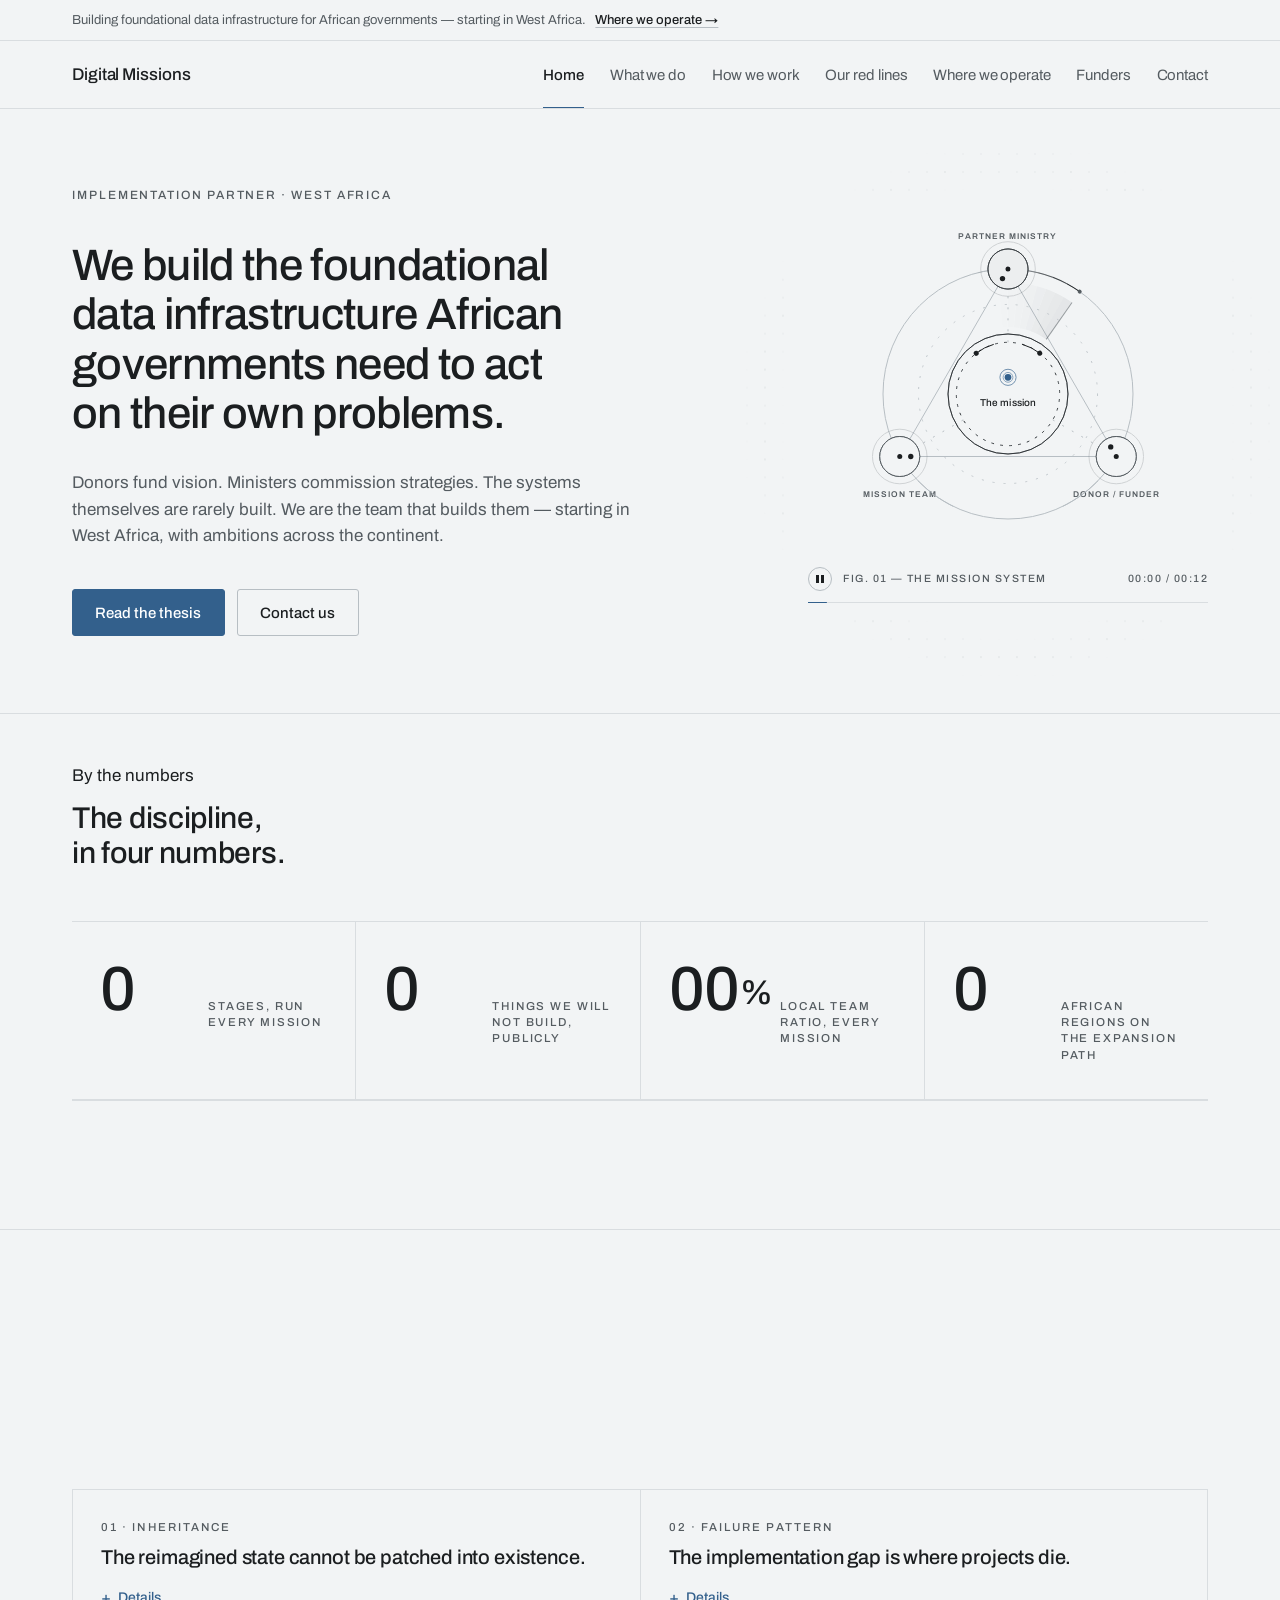
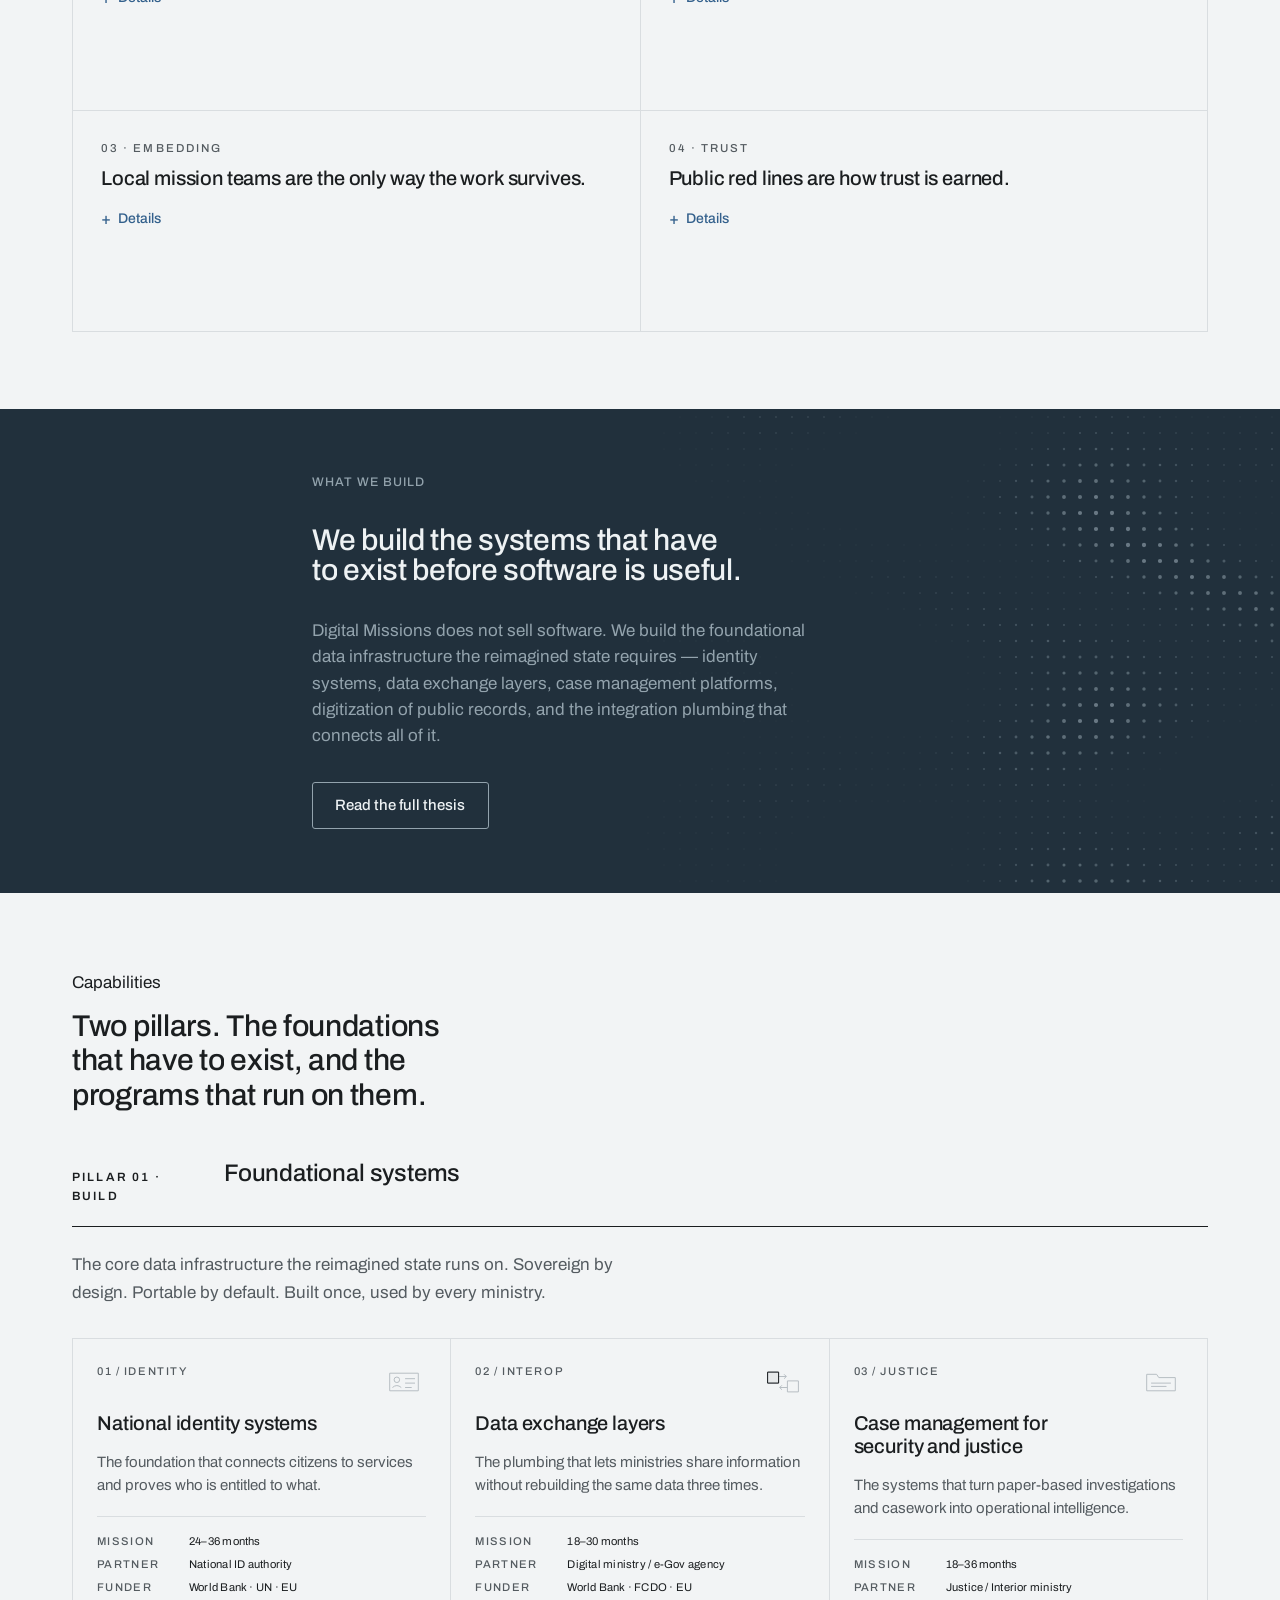
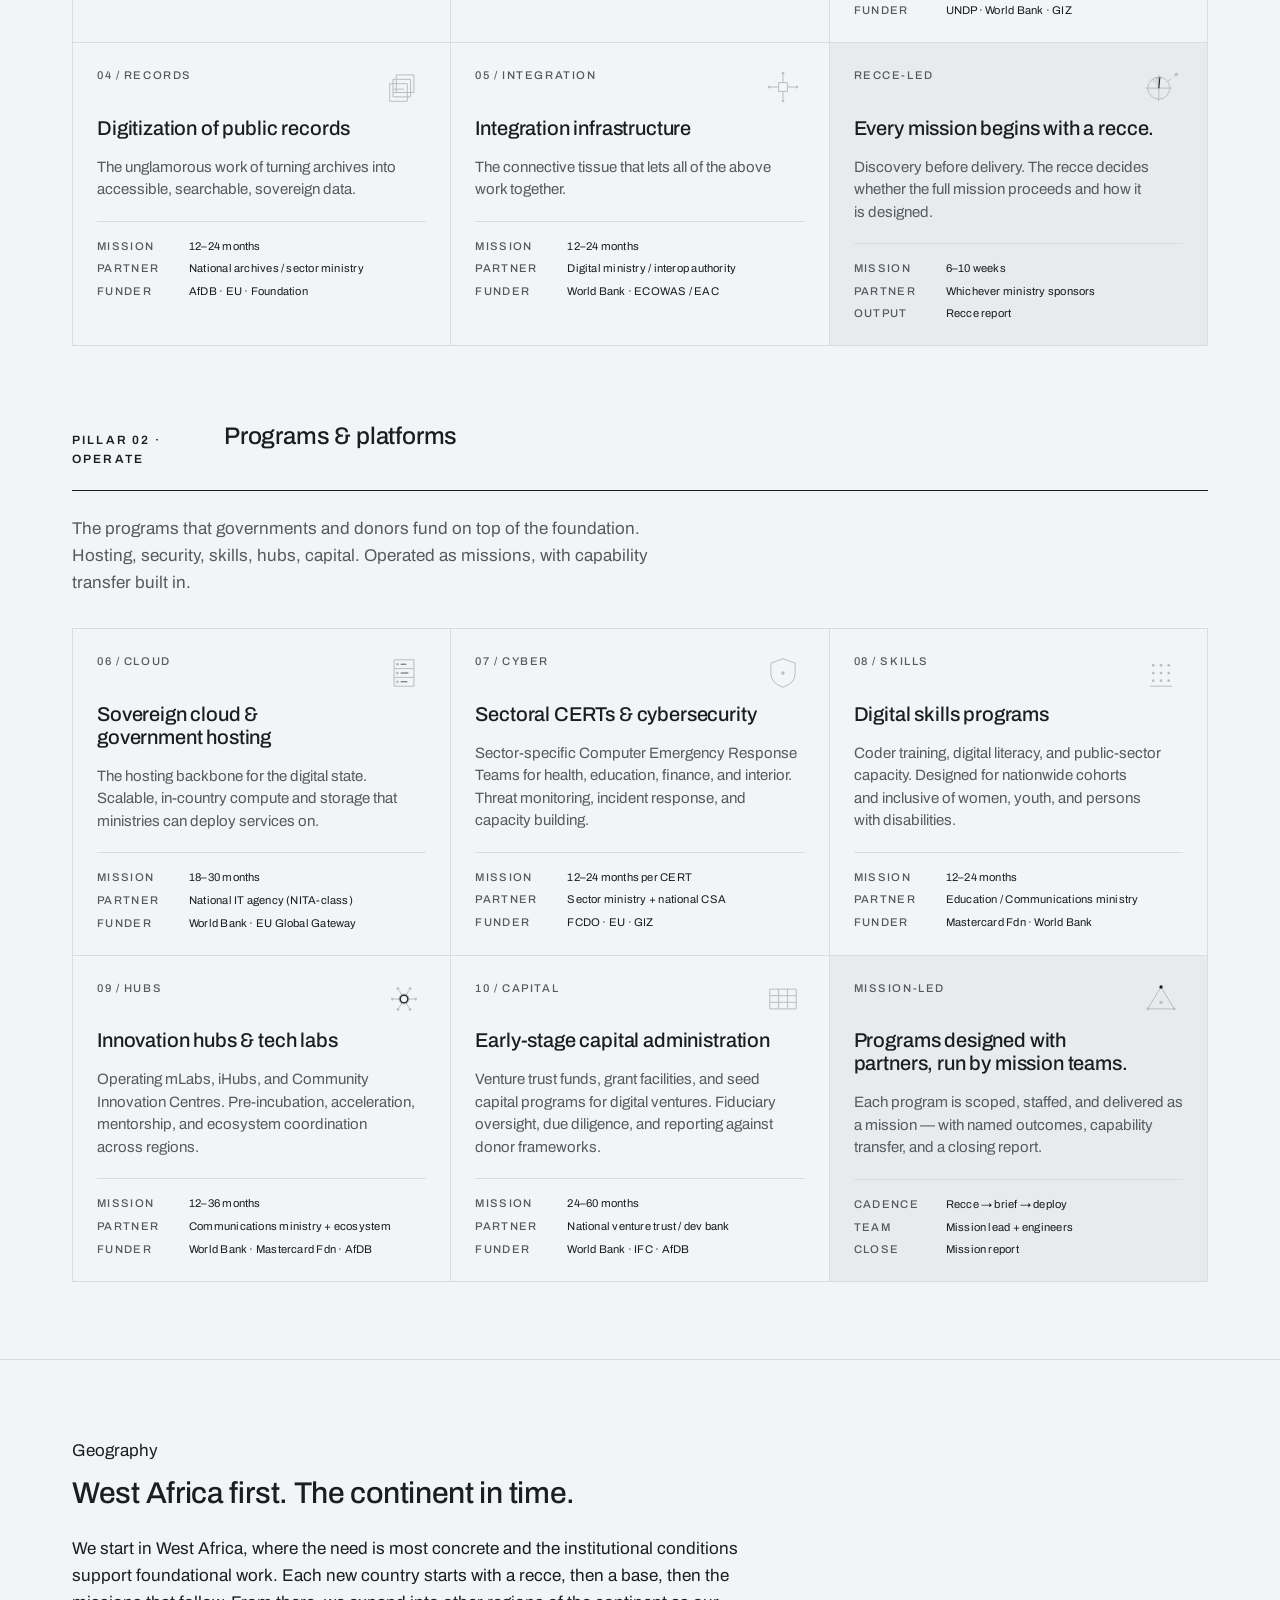
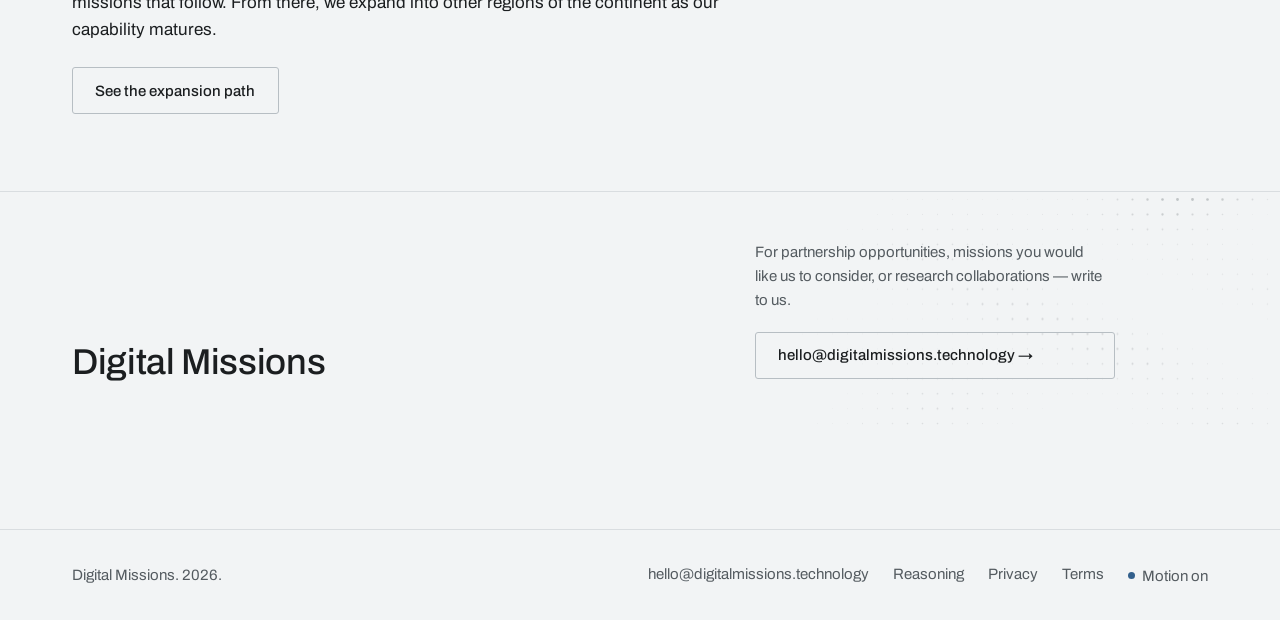
==== commit b347b46a: "Motion QA fixes: decode, pause, crosshair, draw-in budget, a11y, perf From the adversarial QA pass (" ====
--- a/index.html
+++ b/index.html
@@ -15,9 +15,9 @@
   <meta name="twitter:card" content="summary">
   <link rel="preconnect" href="https://fonts.googleapis.com">
   <link rel="preconnect" href="https://fonts.gstatic.com" crossorigin>
-  <link rel="stylesheet" href="assets/styles.css?v=20260926.3">
+  <link rel="stylesheet" href="assets/styles.css?v=20260926.6">
   <script>(function(d){try{if(!matchMedia('(prefers-reduced-motion: reduce)').matches){d.classList.add('motion');var p=null,s=null;try{p=localStorage.getItem('dm-motion');s=sessionStorage.getItem('dm-intro')}catch(e){}if(p==='paused'){d.classList.add('motion-paused')}else if(!s&&!location.hash){d.classList.add('intro')}setTimeout(function(){if(!window.DMMotion){d.classList.remove('motion','intro')}},2500)}}catch(e){}})(document.documentElement);</script>
-  <script src="assets/motion.js?v=20260926.3" defer></script>
+  <script src="assets/motion.js?v=20260926.6" defer></script>
 </head>
 <body>
 
@@ -638,7 +638,7 @@
               <div class="card__meta-row"><dt class="card__meta-key">Funder</dt><dd class="card__meta-val">World Bank &middot; ECOWAS / EAC</dd></div>
             </dl>
           </div>
-          <div class="card" style="background: var(--color-hero-bg);">
+          <div class="card" style="background-color: var(--color-hero-bg);">
             <div class="glyph-head">
               <span class="card__index">Recce-led</span>
               <svg data-scene="glyphs-home-a" class="plate glyph-sm" data-fx-loop="6" fill="none" stroke="currentColor" viewBox="0 0 80 80" xmlns="http://www.w3.org/2000/svg" aria-hidden="true">
@@ -1026,7 +1026,7 @@
               <div class="card__meta-row"><dt class="card__meta-key">Funder</dt><dd class="card__meta-val">World Bank &middot; IFC &middot; AfDB</dd></div>
             </dl>
           </div>
-          <div class="card" style="background: var(--color-hero-bg);">
+          <div class="card" style="background-color: var(--color-hero-bg);">
             <div class="glyph-head">
               <span class="card__index">Mission-led</span>
               <svg data-scene="glyphs-home-b" class="plate glyph-sm" data-fx-loop="6" fill="none" stroke="currentColor" viewBox="0 0 80 80" xmlns="http://www.w3.org/2000/svg" aria-hidden="true">
--- a/assets/styles.css
+++ b/assets/styles.css
@@ -2899,12 +2899,13 @@
   transition-delay: calc(250ms + var(--i, 0) * 120ms + var(--c, 0) * 90ms);
 }
 .roll__strip > span { display: block; height: 1em; line-height: 1; }
-.is-in .roll__strip { transform: translateY(calc(var(--to) * -1em)); }
+.roll__strip { transform: translateY(calc(var(--to) * -1em)); }
+.motion:not(.motion-paused) .stat:not(.is-in) .roll__strip { transform: none; }
 
 /* --- Lifecycle: chapters playing in sequence ---------------------------- */
 
 .motion .lifecycle-stage { position: relative; transition: background-color .6s ease; }
-.motion .lifecycle-stage.is-active { background: var(--color-hero-bg); }
+.motion .lifecycle-stage.is-active { background-color: var(--color-hero-bg); }
 .lc-seg {
   position: absolute;
   inset: 0 0 auto 0;
@@ -2981,6 +2982,7 @@
 }
 .dm-intro.is-out { clip-path: inset(0 0 100% 0); }
 .dm-intro__mark {
+  white-space: nowrap;
   font-size: clamp(1.75rem, 3vw + 1rem, 3rem);
   font-weight: 500;
   letter-spacing: -0.015em;
@@ -3064,11 +3066,11 @@
 
 /* --- Plates lean toward the pointer; a crosshair reads out coordinates --- */
 
-.motion figure.scene[data-tilt] {
-  transition: transform .5s var(--ease-out), translate .2s linear;
-  transform-style: preserve-3d;
+.motion svg.plate[data-tilt] {
+  transition: transform .5s var(--ease-out);
   will-change: transform;
 }
+.motion .hero-soft figure.hero-plate { transition: translate .2s linear; }
 .dm-cross { pointer-events: none; opacity: 0; transition: opacity .2s ease; }
 .dm-cross.is-on { opacity: 1; }
 .dm-cross line {
@@ -3077,15 +3079,6 @@
   stroke-dasharray: 2 4;
   vector-effect: non-scaling-stroke;
   opacity: .55;
-}
-.dm-cross text {
-  fill: var(--color-accent);
-  stroke: none;
-  font-family: var(--font-mono);
-  font-size: 9px;
-  font-weight: 500;
-  letter-spacing: .08em;
-  font-variant-numeric: tabular-nums;
 }
 .motion-paused .dm-cross { display: none; }
 
@@ -3273,3 +3266,35 @@
   stroke-dasharray: 2 4;
   vector-effect: non-scaling-stroke;
 }
+
+/* --- Motion off: everything is simply there -------------------------------- */
+
+html.motion.motion-paused .hero-tag,
+html.motion.motion-paused .hero-soft .hero-summary,
+html.motion.motion-paused .hero-soft .hero-actions,
+html.motion.motion-paused [data-reveal] > *,
+html.motion.motion-paused [data-reveal-self] { opacity: 1; transform: none; transition: none; }
+html.motion.motion-paused .w__i { transform: none; transition: none; }
+html.motion.motion-paused .roll__strip,
+html.motion.motion-paused .stat .stat__num { transition: none; }
+html.motion.motion-paused .plate:not(.is-drawn) > :not(title):not(.fx) { opacity: 1; }
+
+/* --- Rows without inline padding keep the light but lose the outline ----- */
+
+@media (pointer: fine) {
+  .motion .audience:hover,
+  .motion .post-row:hover { box-shadow: none; }
+}
+
+/* --- The transport bar's room is held before the engine builds it -------- */
+
+.motion svg.plate.hero-plate[data-loop],
+.motion svg.plate.pillar-plate[data-loop] { margin-bottom: 3.6rem; }
+
+@media (max-width: 480px) {
+  .scene-bar { letter-spacing: .08em; column-gap: .5rem; }
+}
+
+@media print {
+  .roll__strip { transform: translateY(calc(var(--to) * -1em)) !important; transition: none !important; }
+}
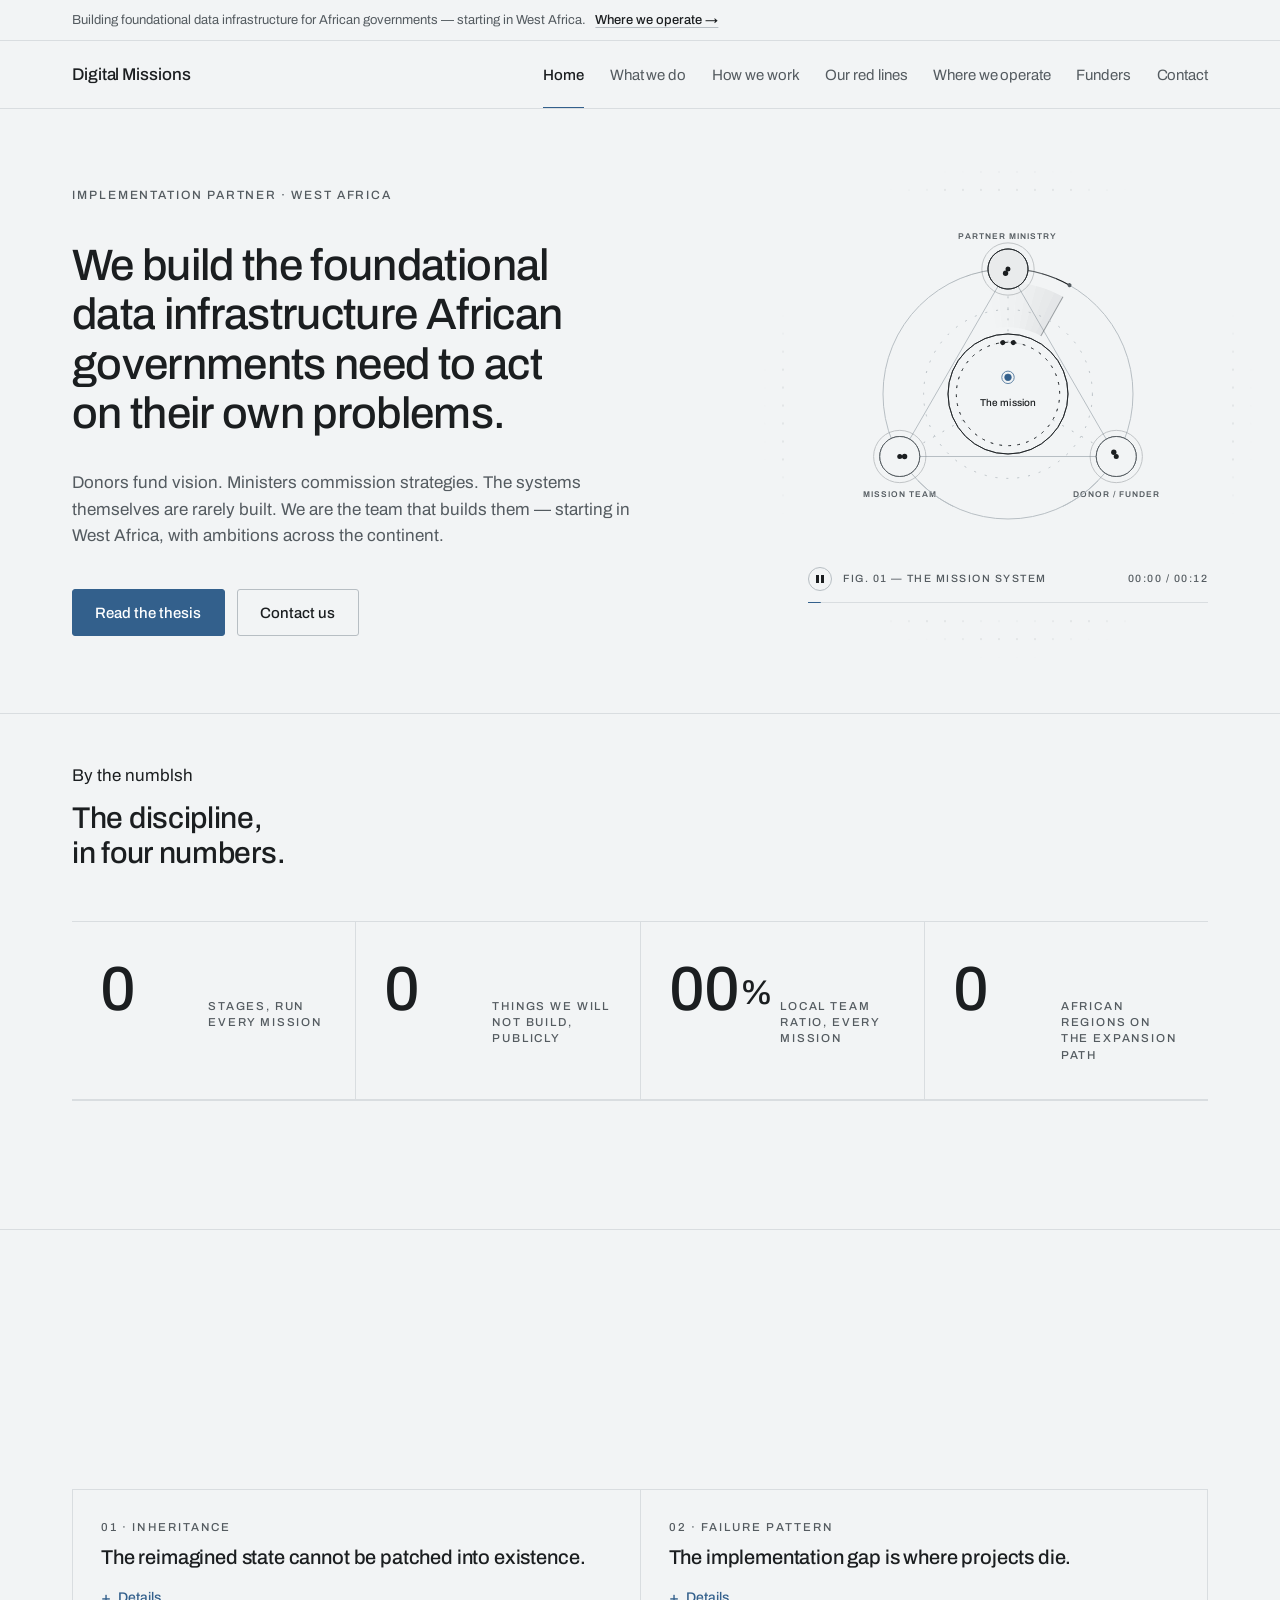
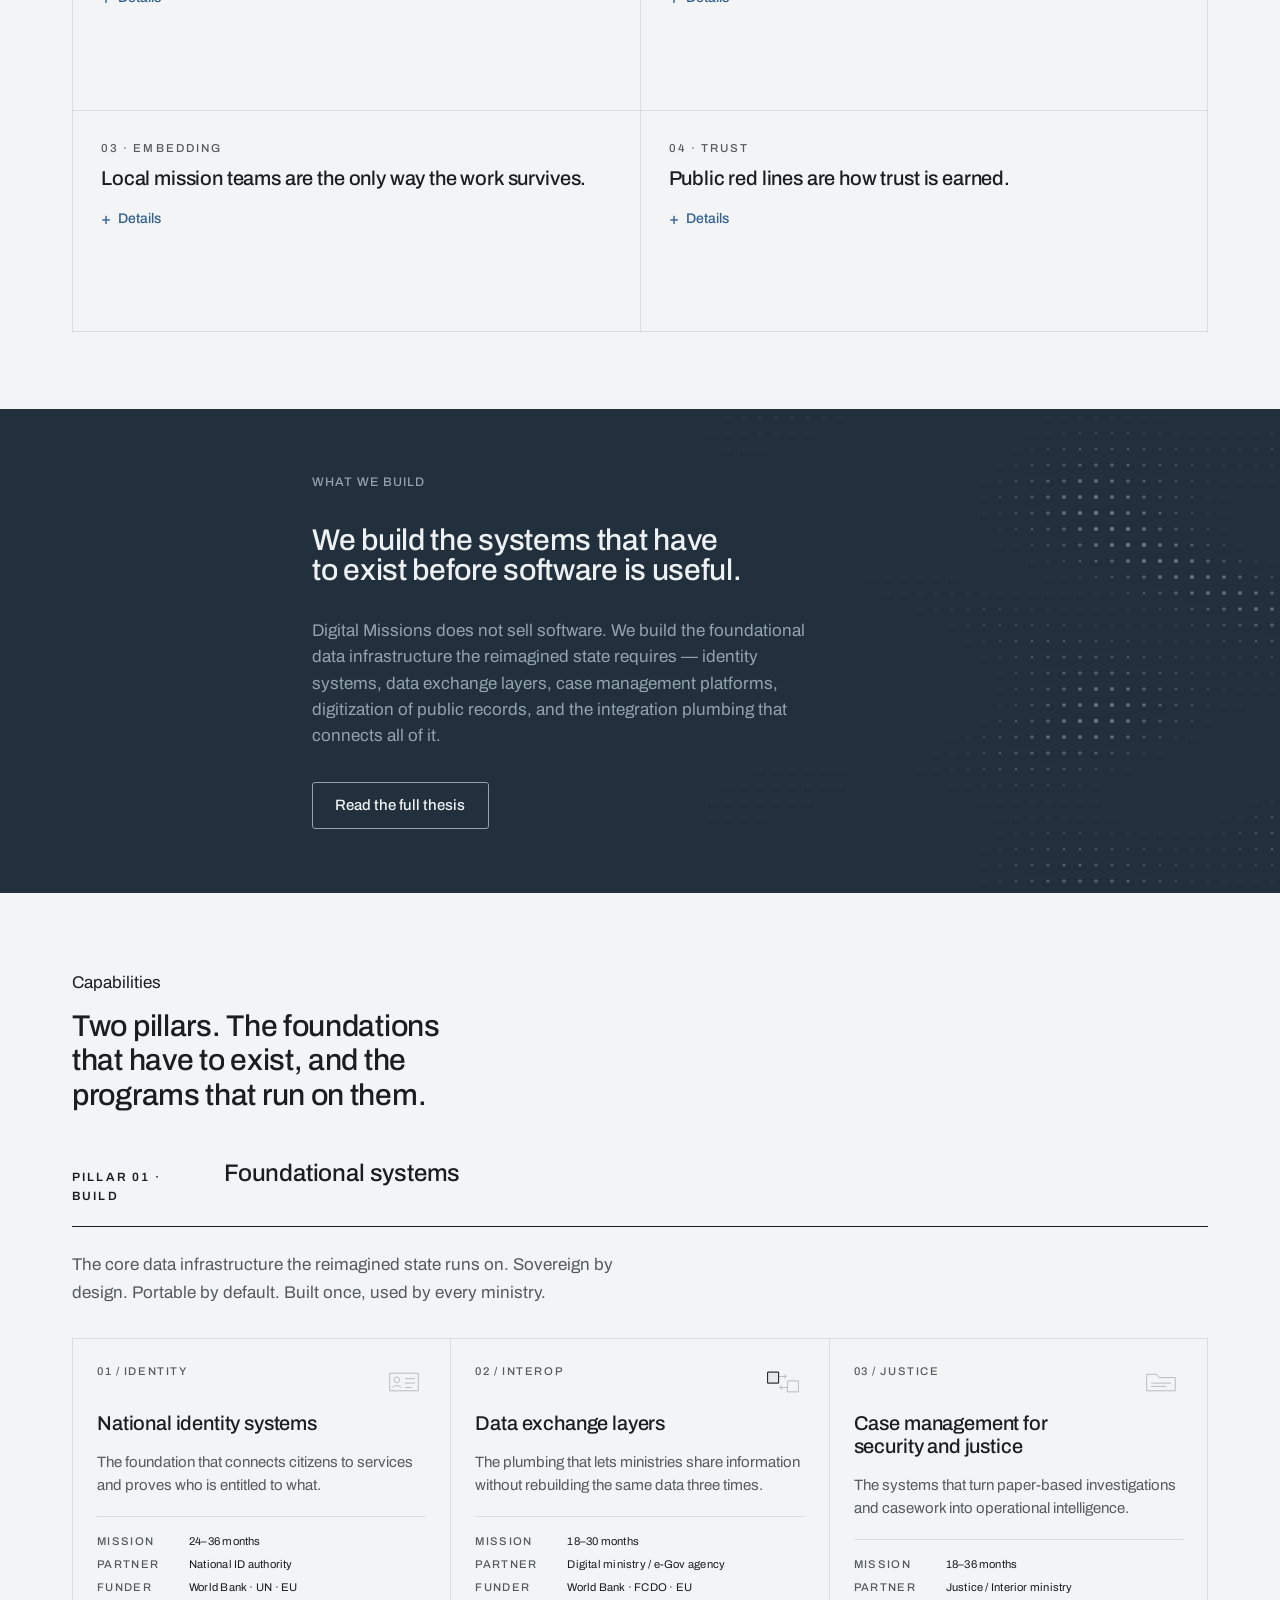
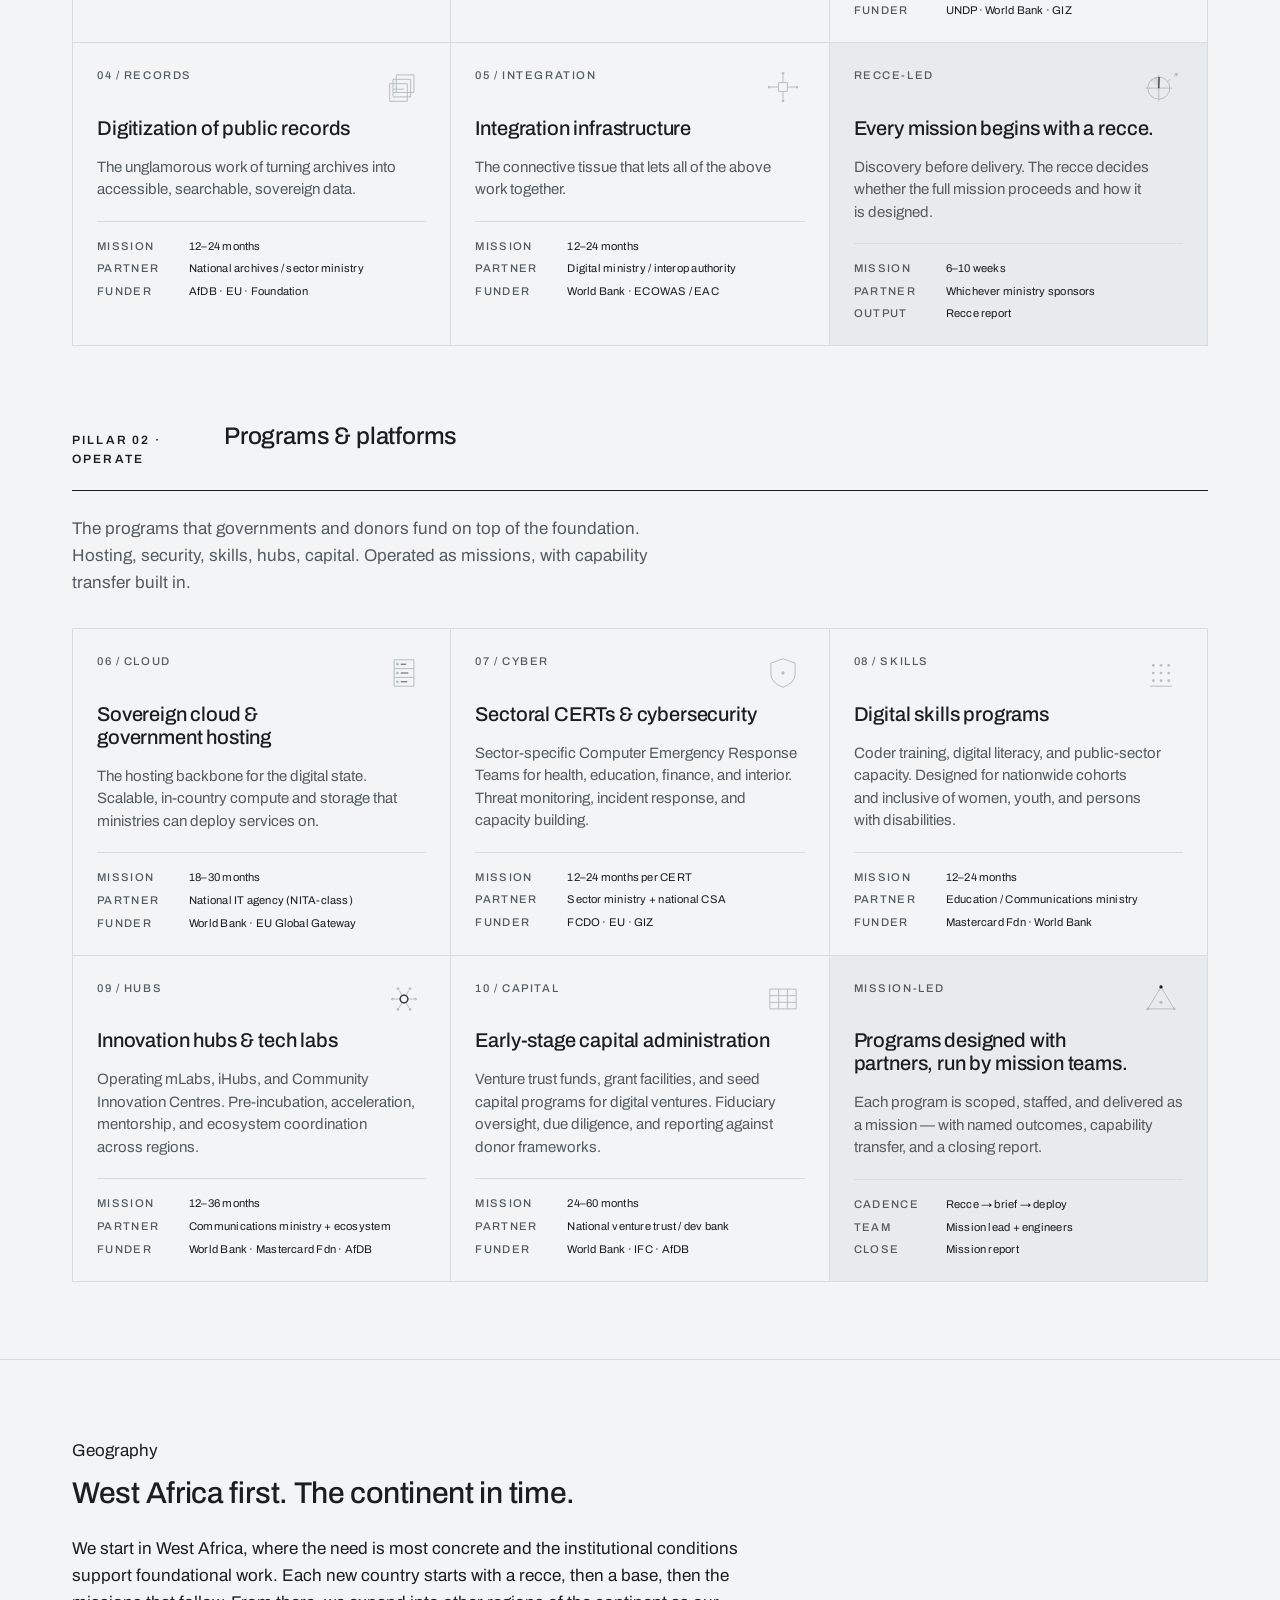
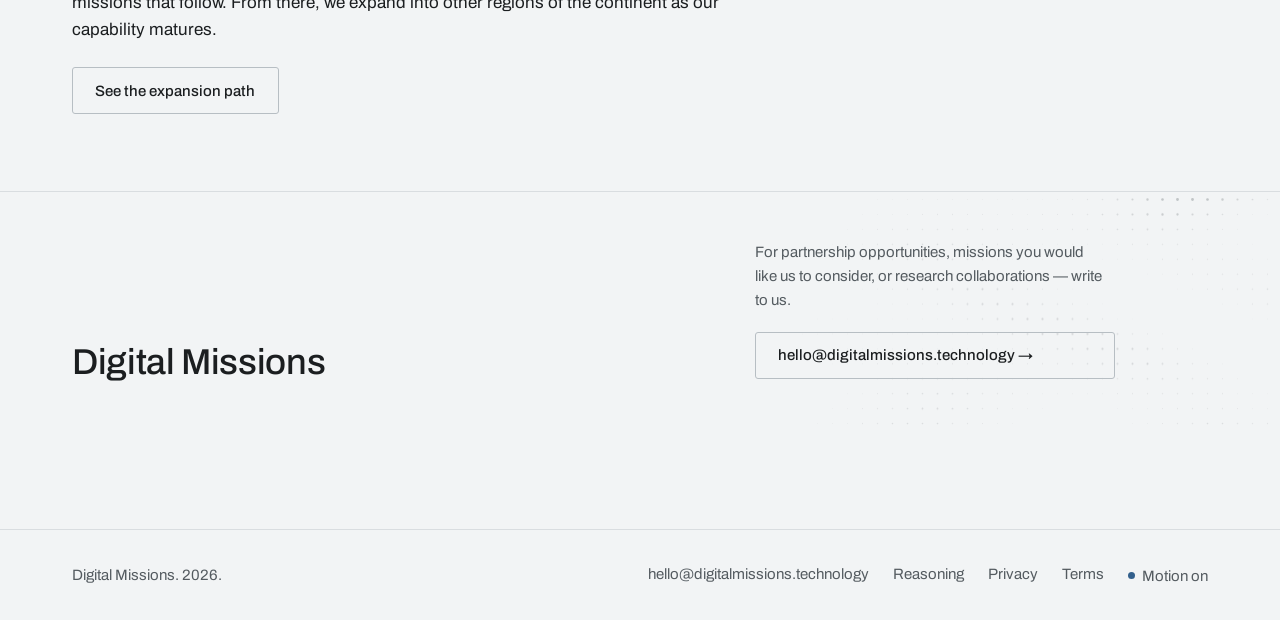
==== commit 3ff0712f: "Motion QA round 2: robustness, credibility, map, handover Robustness: engine callbacks, frames and p" ====
--- a/index.html
+++ b/index.html
@@ -15,9 +15,9 @@
   <meta name="twitter:card" content="summary">
   <link rel="preconnect" href="https://fonts.googleapis.com">
   <link rel="preconnect" href="https://fonts.gstatic.com" crossorigin>
-  <link rel="stylesheet" href="assets/styles.css?v=20260926.6">
-  <script>(function(d){try{if(!matchMedia('(prefers-reduced-motion: reduce)').matches){d.classList.add('motion');var p=null,s=null;try{p=localStorage.getItem('dm-motion');s=sessionStorage.getItem('dm-intro')}catch(e){}if(p==='paused'){d.classList.add('motion-paused')}else if(!s&&!location.hash){d.classList.add('intro')}setTimeout(function(){if(!window.DMMotion){d.classList.remove('motion','intro')}},2500)}}catch(e){}})(document.documentElement);</script>
-  <script src="assets/motion.js?v=20260926.6" defer></script>
+  <link rel="stylesheet" href="assets/styles.css?v=20260926.8">
+  <script>(function(d){try{if(!matchMedia('(prefers-reduced-motion: reduce)').matches){d.classList.add('motion');var p=null,s=null,w=/\bdm-intro\b/;try{p=localStorage.getItem('dm-motion')}catch(e){}try{s=sessionStorage.getItem('dm-intro')}catch(e){}if(!s&&w.test(window.name)){s='1'}if(p==='paused'){d.classList.add('motion-paused')}else if(!s&&!location.hash){d.classList.add('intro')}if(!d.classList.contains('intro')){try{sessionStorage.setItem('dm-intro','1')}catch(e){}if(!w.test(window.name)){window.name=(window.name+' dm-intro').replace(/^ /,'')}}setTimeout(function(){if(!window.DMMotion){d.classList.remove('motion','intro')}},2500)}}catch(e){}})(document.documentElement);</script>
+  <script src="assets/motion.js?v=20260926.8" defer></script>
 </head>
 <body>
 
--- a/assets/styles.css
+++ b/assets/styles.css
@@ -2945,8 +2945,20 @@
 @media print {
   .dm-playhead,
   .scene-bar,
-  .plate .fx { display: none !important; }
-  .motion * { opacity: 1 !important; transform: none !important; visibility: visible !important; }
+  .plate .fx,
+  .ecowas-map .fx,
+  .map-scan { display: none !important; }
+  .motion [data-reveal] > *,
+  .motion [data-reveal-self],
+  .motion .w__i,
+  .motion .hero-tag,
+  .motion .hero-soft .hero-summary,
+  .motion .hero-soft .hero-actions { opacity: 1 !important; transform: none !important; }
+  .motion .plate > :not(.fx),
+  .motion .ecowas-map .country { opacity: 1 !important; }
+  .motion .plate .fx-hide,
+  .motion .hero-soft h1,
+  .motion .dark-block h2 { visibility: visible !important; }
 }
 
 /* ==========================================================================
@@ -3074,7 +3086,7 @@
 .dm-cross { pointer-events: none; opacity: 0; transition: opacity .2s ease; }
 .dm-cross.is-on { opacity: 1; }
 .dm-cross line {
-  stroke: var(--color-accent);
+  stroke: var(--color-text-muted);
   stroke-width: 1;
   stroke-dasharray: 2 4;
   vector-effect: non-scaling-stroke;
@@ -3114,7 +3126,7 @@
 
 .motion .stat .stat__num {
   padding-bottom: .35rem;
-  background: linear-gradient(var(--color-accent), var(--color-accent)) no-repeat left bottom / 0 1px;
+  background: linear-gradient(var(--color-text), var(--color-text)) no-repeat left bottom / 0 1px;
 }
 .motion .stat.is-in .stat__num {
   background-size: 2.25rem 1px;
@@ -3289,7 +3301,7 @@
 /* --- The transport bar's room is held before the engine builds it -------- */
 
 .motion svg.plate.hero-plate[data-loop],
-.motion svg.plate.pillar-plate[data-loop] { margin-bottom: 3.6rem; }
+.motion svg.plate.pillar-plate[data-loop] { margin-bottom: calc(.9rem + 35.4px); }
 
 @media (max-width: 480px) {
   .scene-bar { letter-spacing: .08em; column-gap: .5rem; }
@@ -3298,3 +3310,25 @@
 @media print {
   .roll__strip { transform: translateY(calc(var(--to) * -1em)) !important; transition: none !important; }
 }
+
+/* --- Prohibitions never take the accent ------------------------------------ */
+
+@media (pointer: fine) {
+  .motion [data-reveal]:has(.redline-glyph) {
+    background-image: radial-gradient(280px circle at var(--mx, -400px) var(--my, -400px),
+      color-mix(in srgb, var(--color-text) 5%, transparent), transparent 70%);
+  }
+  .motion [data-reveal]:has(.redline-glyph):hover {
+    box-shadow: inset 0 0 0 1px color-mix(in srgb, var(--color-text) 22%, transparent);
+  }
+}
+
+/* --- Map labels stay whole on hover and focus ----------------------------- */
+
+.ecowas-map .country:hover text,
+.ecowas-map .country:focus text {
+  stroke: var(--color-accent);
+  stroke-width: 4px;
+  paint-order: stroke;
+  stroke-linejoin: round;
+}
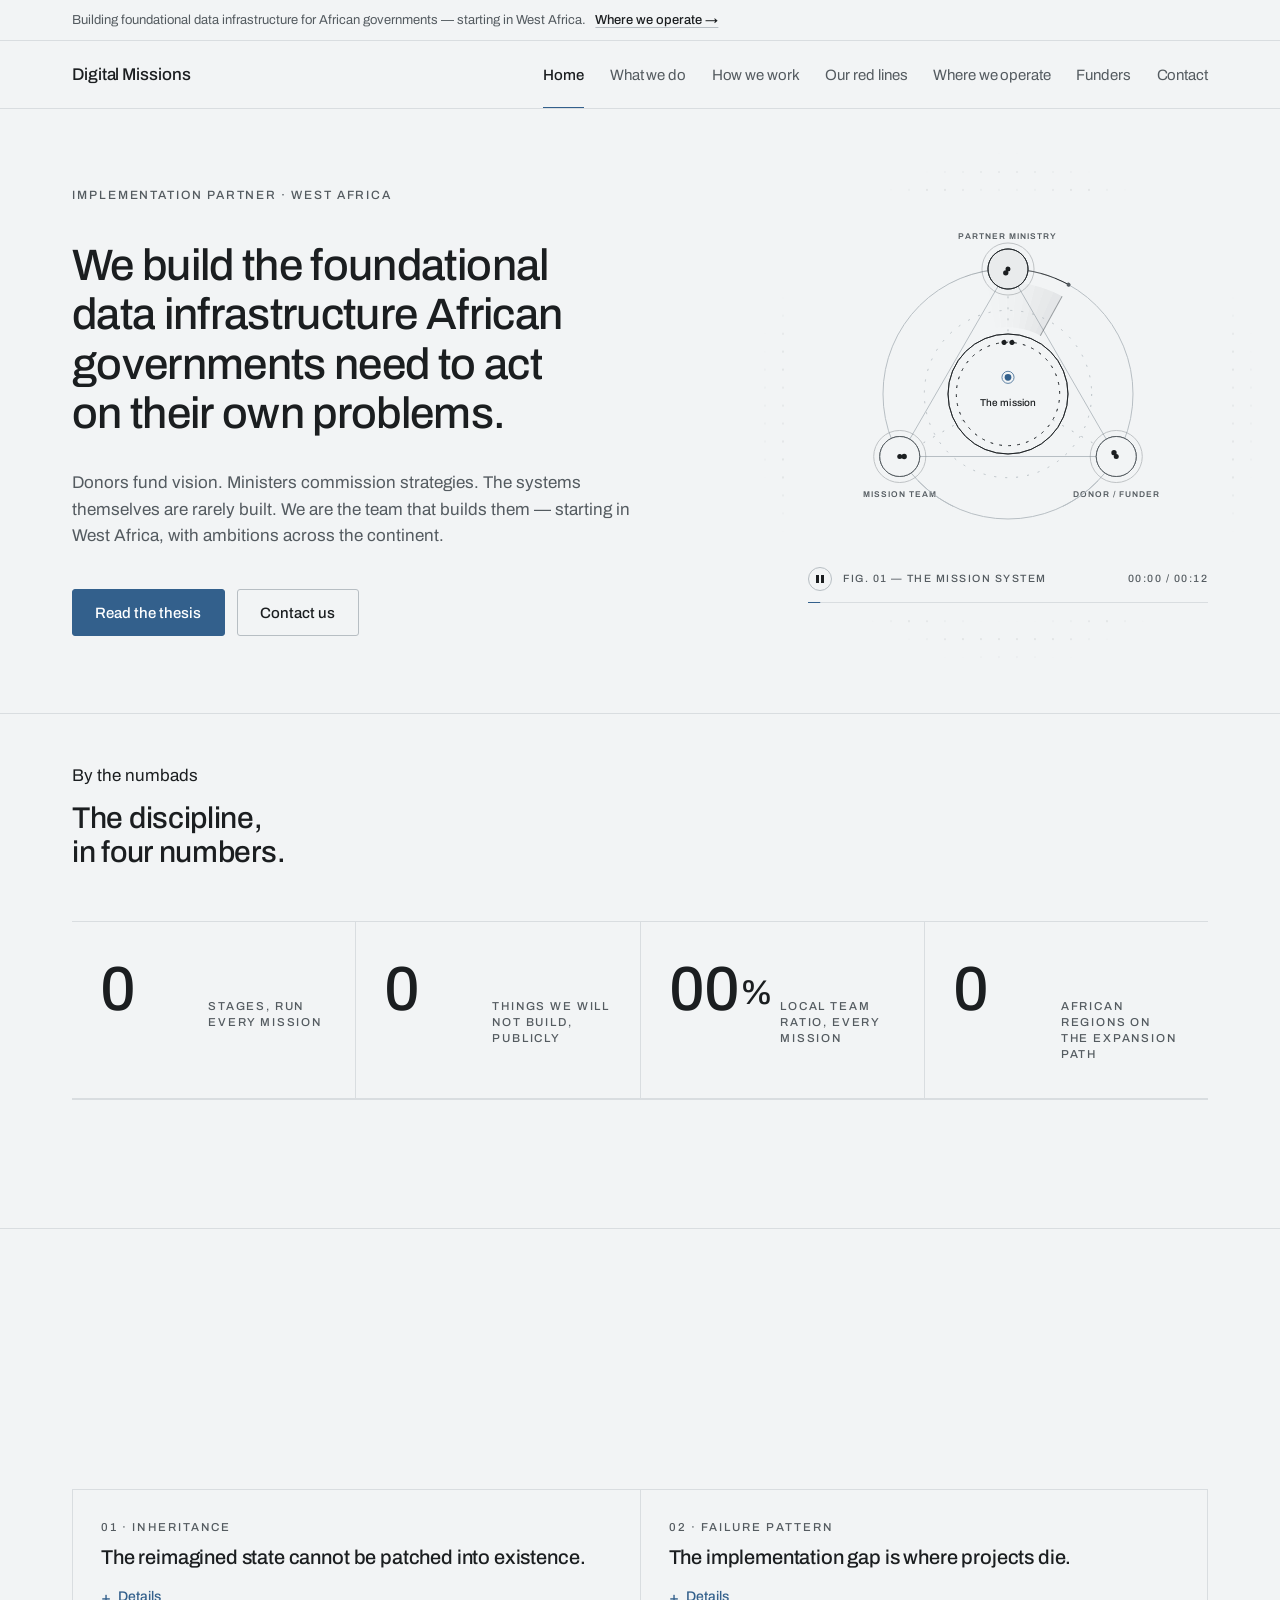
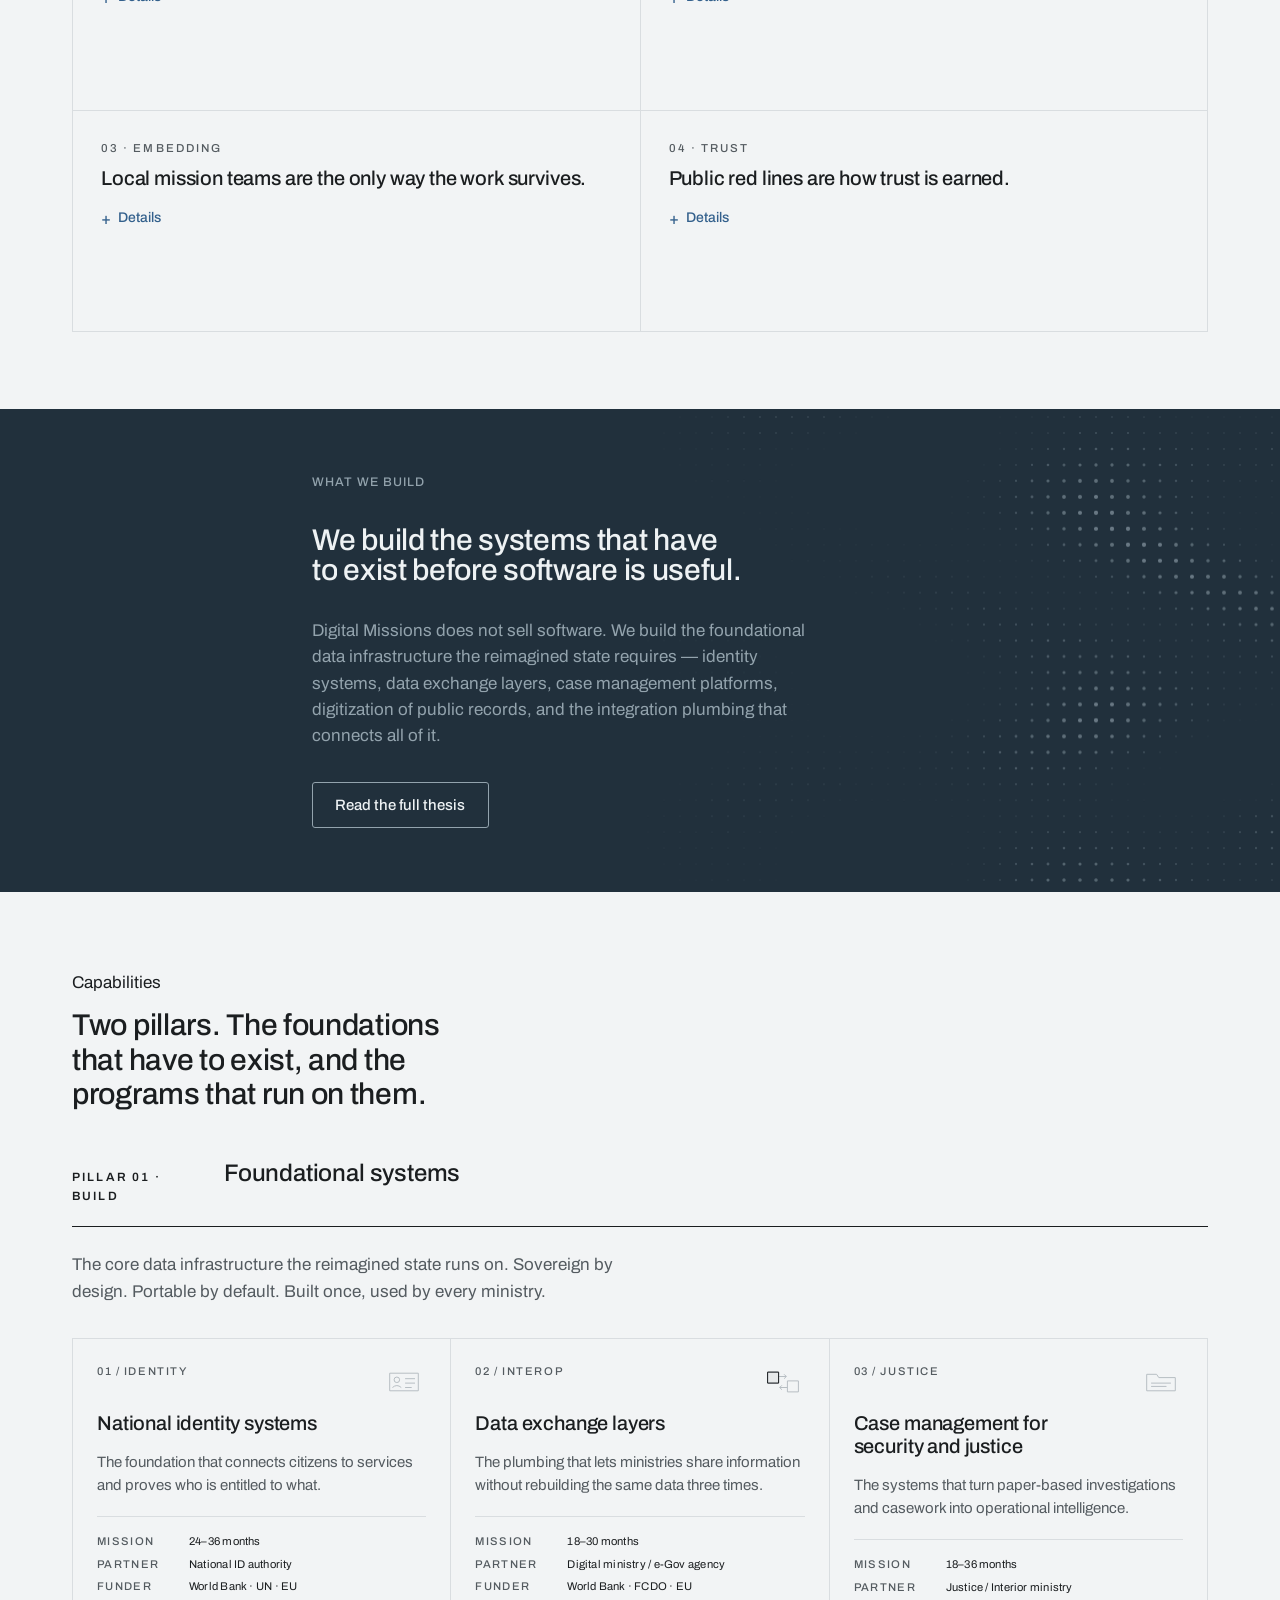
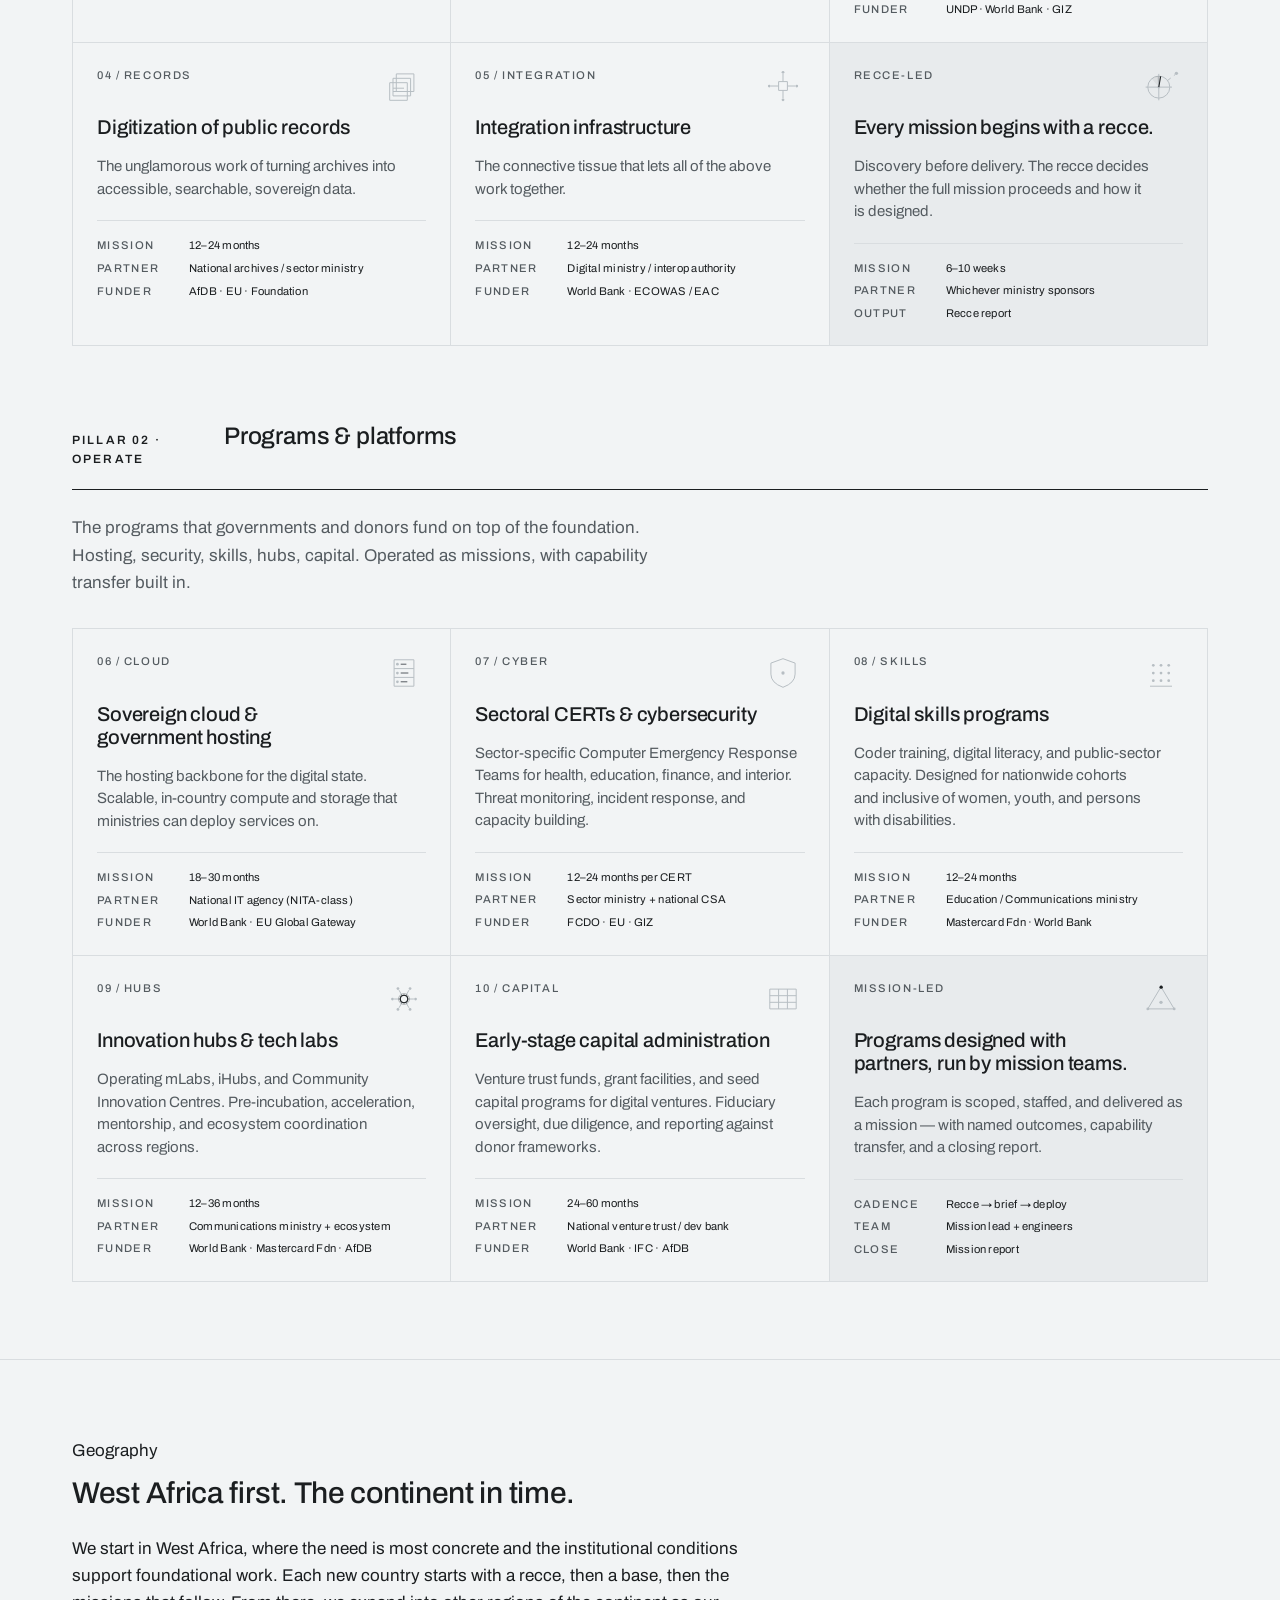
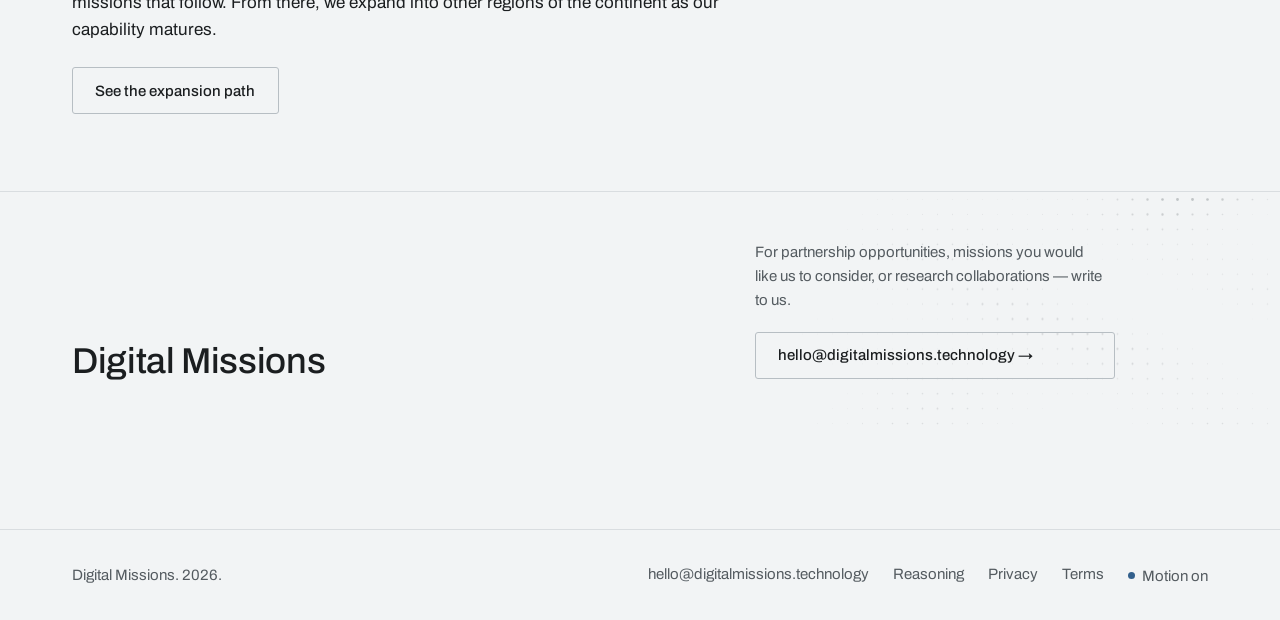
==== commit 71ae16ad: "Motion QA regression pass: the last six reproducing issues From the regression re-test of all 51 rou" ====
--- a/index.html
+++ b/index.html
@@ -15,9 +15,9 @@
   <meta name="twitter:card" content="summary">
   <link rel="preconnect" href="https://fonts.googleapis.com">
   <link rel="preconnect" href="https://fonts.gstatic.com" crossorigin>
-  <link rel="stylesheet" href="assets/styles.css?v=20260926.8">
+  <link rel="stylesheet" href="assets/styles.css?v=20260926.9">
   <script>(function(d){try{if(!matchMedia('(prefers-reduced-motion: reduce)').matches){d.classList.add('motion');var p=null,s=null,w=/\bdm-intro\b/;try{p=localStorage.getItem('dm-motion')}catch(e){}try{s=sessionStorage.getItem('dm-intro')}catch(e){}if(!s&&w.test(window.name)){s='1'}if(p==='paused'){d.classList.add('motion-paused')}else if(!s&&!location.hash){d.classList.add('intro')}if(!d.classList.contains('intro')){try{sessionStorage.setItem('dm-intro','1')}catch(e){}if(!w.test(window.name)){window.name=(window.name+' dm-intro').replace(/^ /,'')}}setTimeout(function(){if(!window.DMMotion){d.classList.remove('motion','intro')}},2500)}}catch(e){}})(document.documentElement);</script>
-  <script src="assets/motion.js?v=20260926.8" defer></script>
+  <script src="assets/motion.js?v=20260926.9" defer></script>
 </head>
 <body>
 
--- a/assets/styles.css
+++ b/assets/styles.css
@@ -3332,3 +3332,16 @@
   paint-order: stroke;
   stroke-linejoin: round;
 }
+
+/* --- Glyph redraws hide the loop at once ----------------------------------- */
+
+.motion .plate.is-redrawing .fx { opacity: 0; transition: none; }
+
+/* --- Film titles wrap rather than truncate --------------------------------- */
+
+.scene-bar__label {
+  white-space: normal;
+  overflow: visible;
+  text-overflow: clip;
+  line-height: 1.35;
+}
